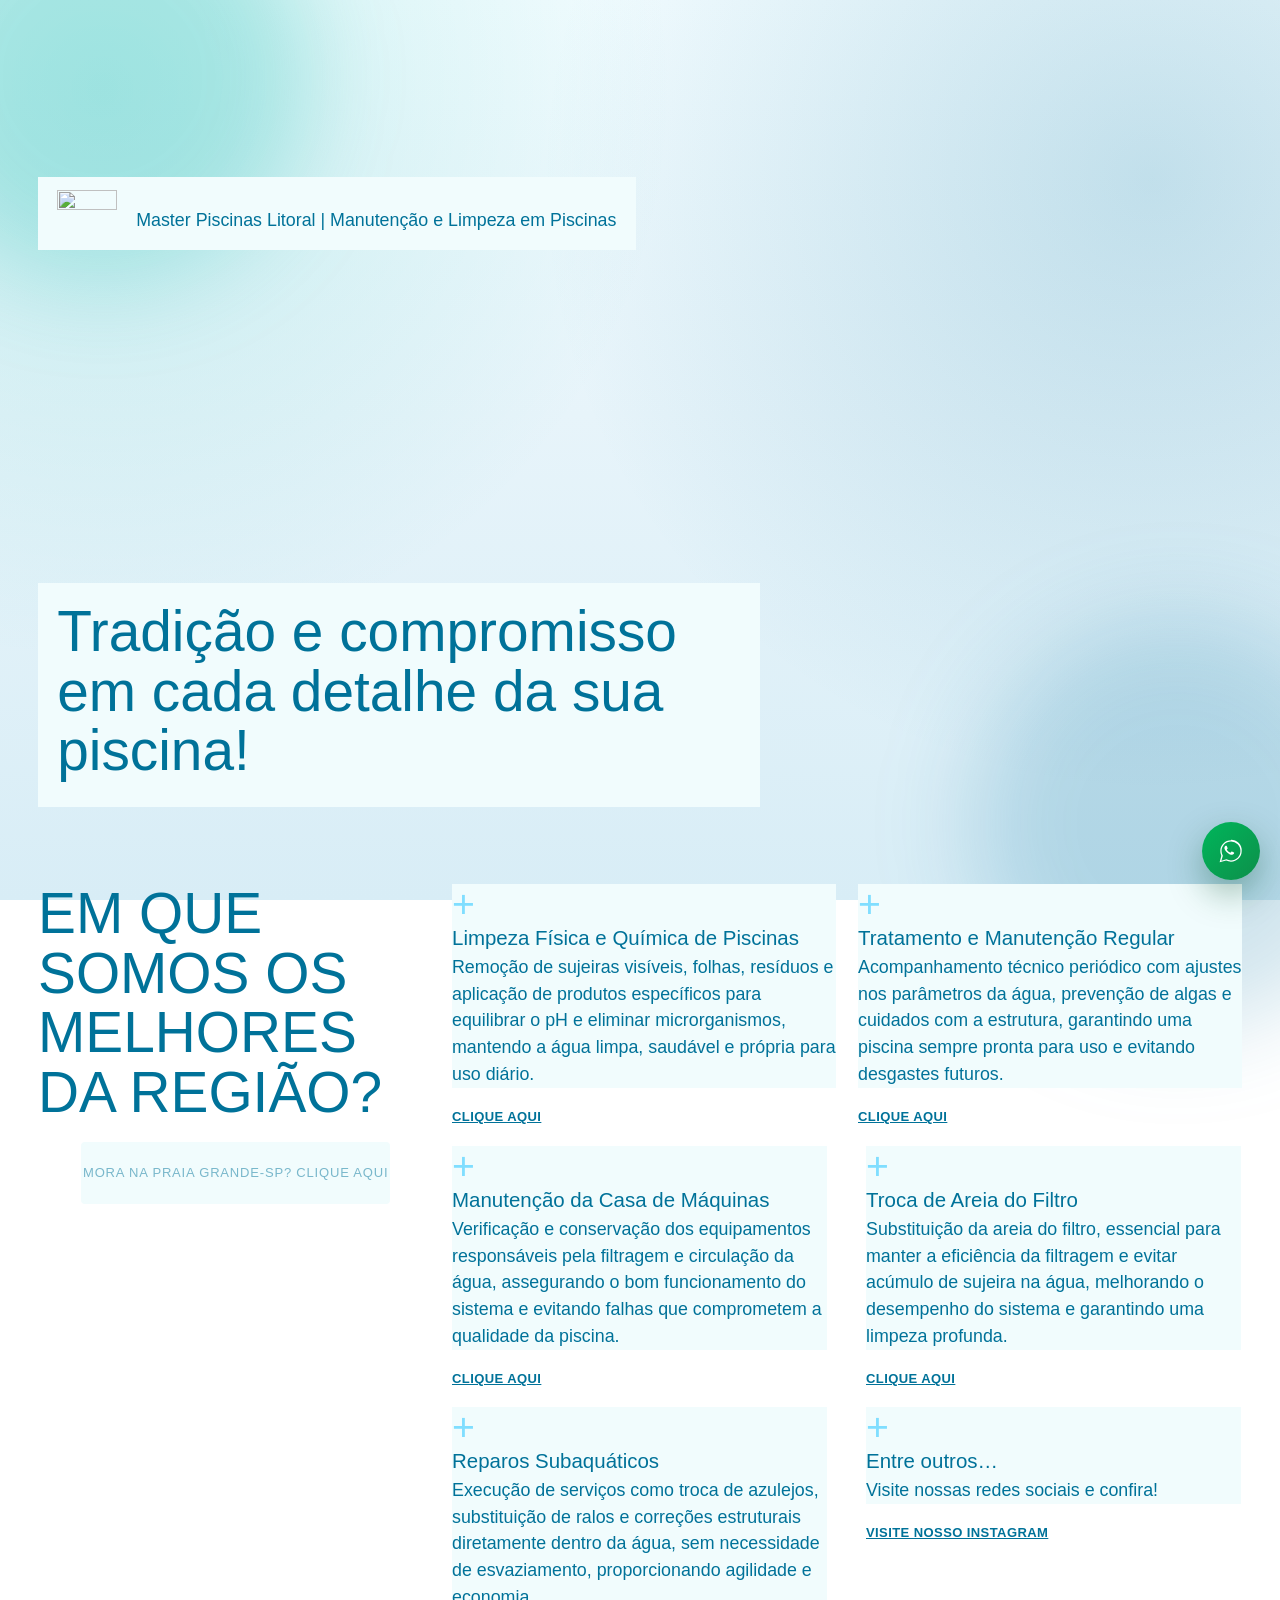
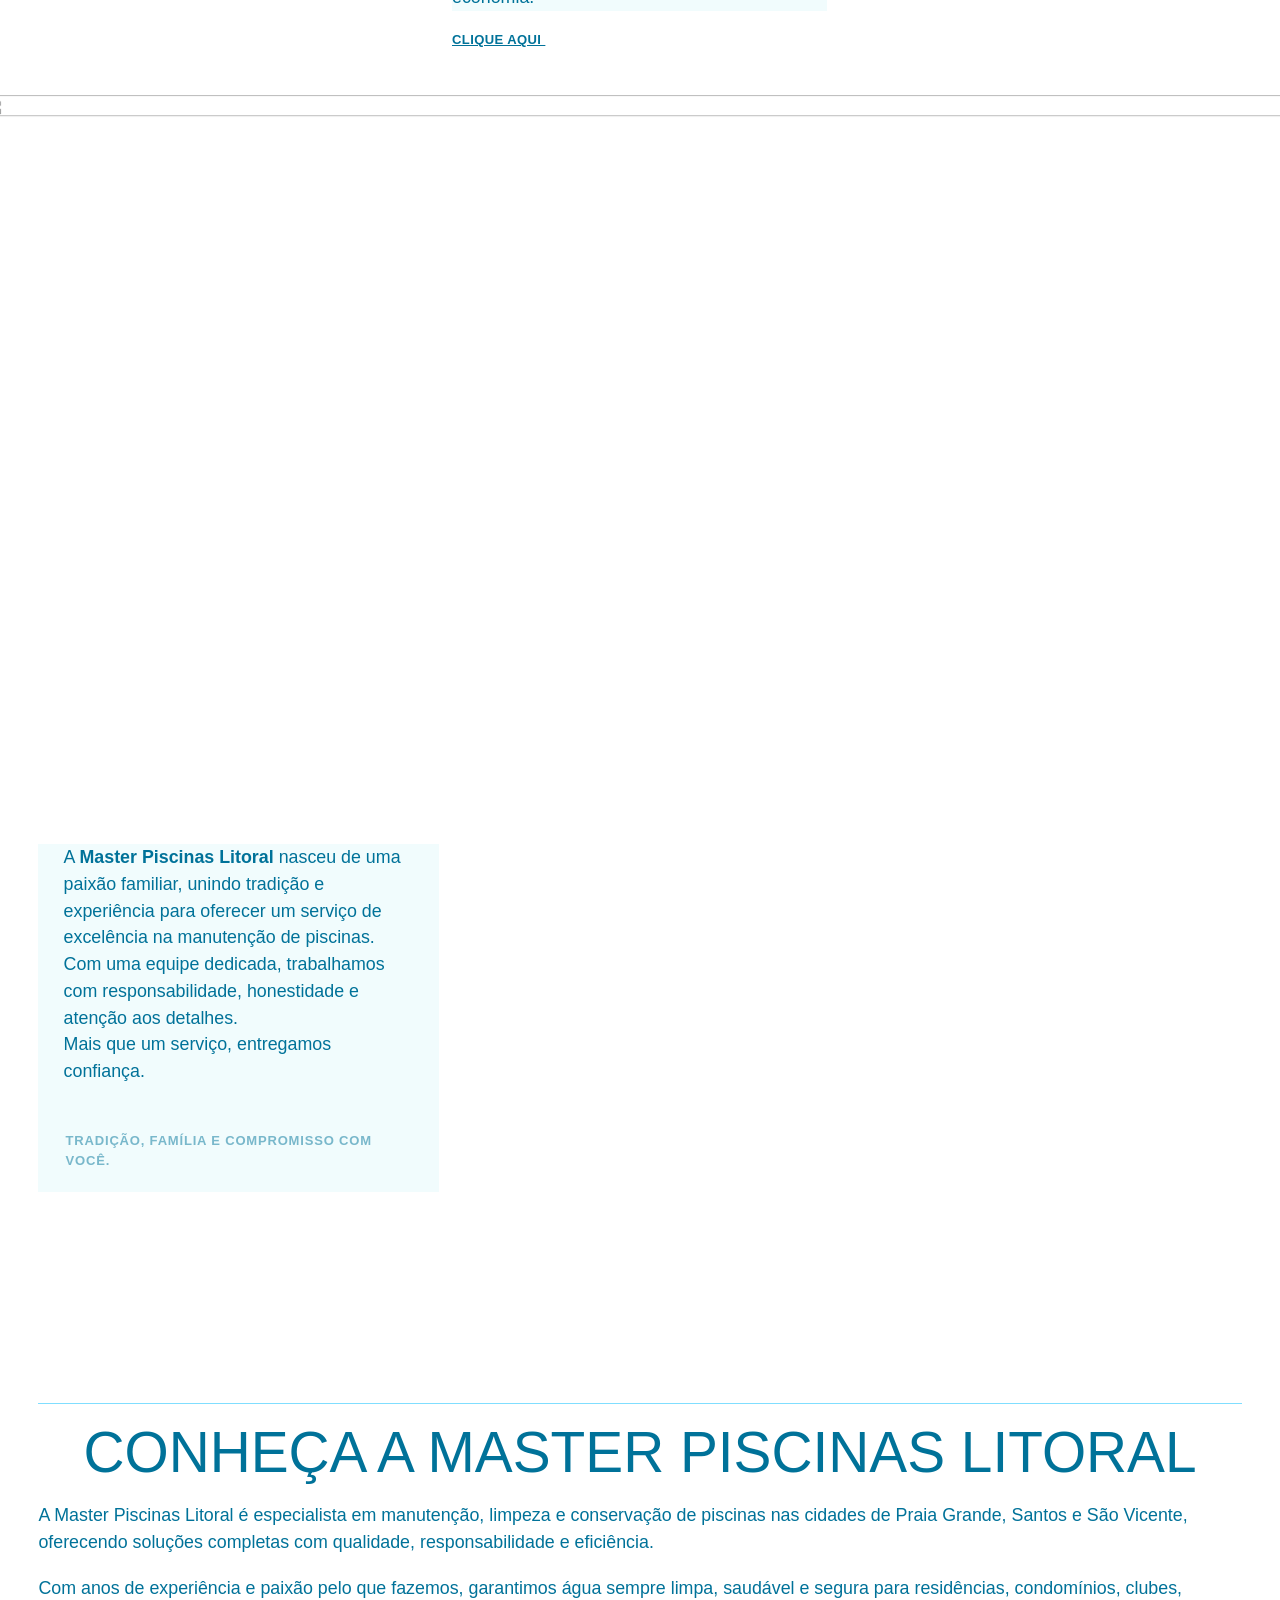
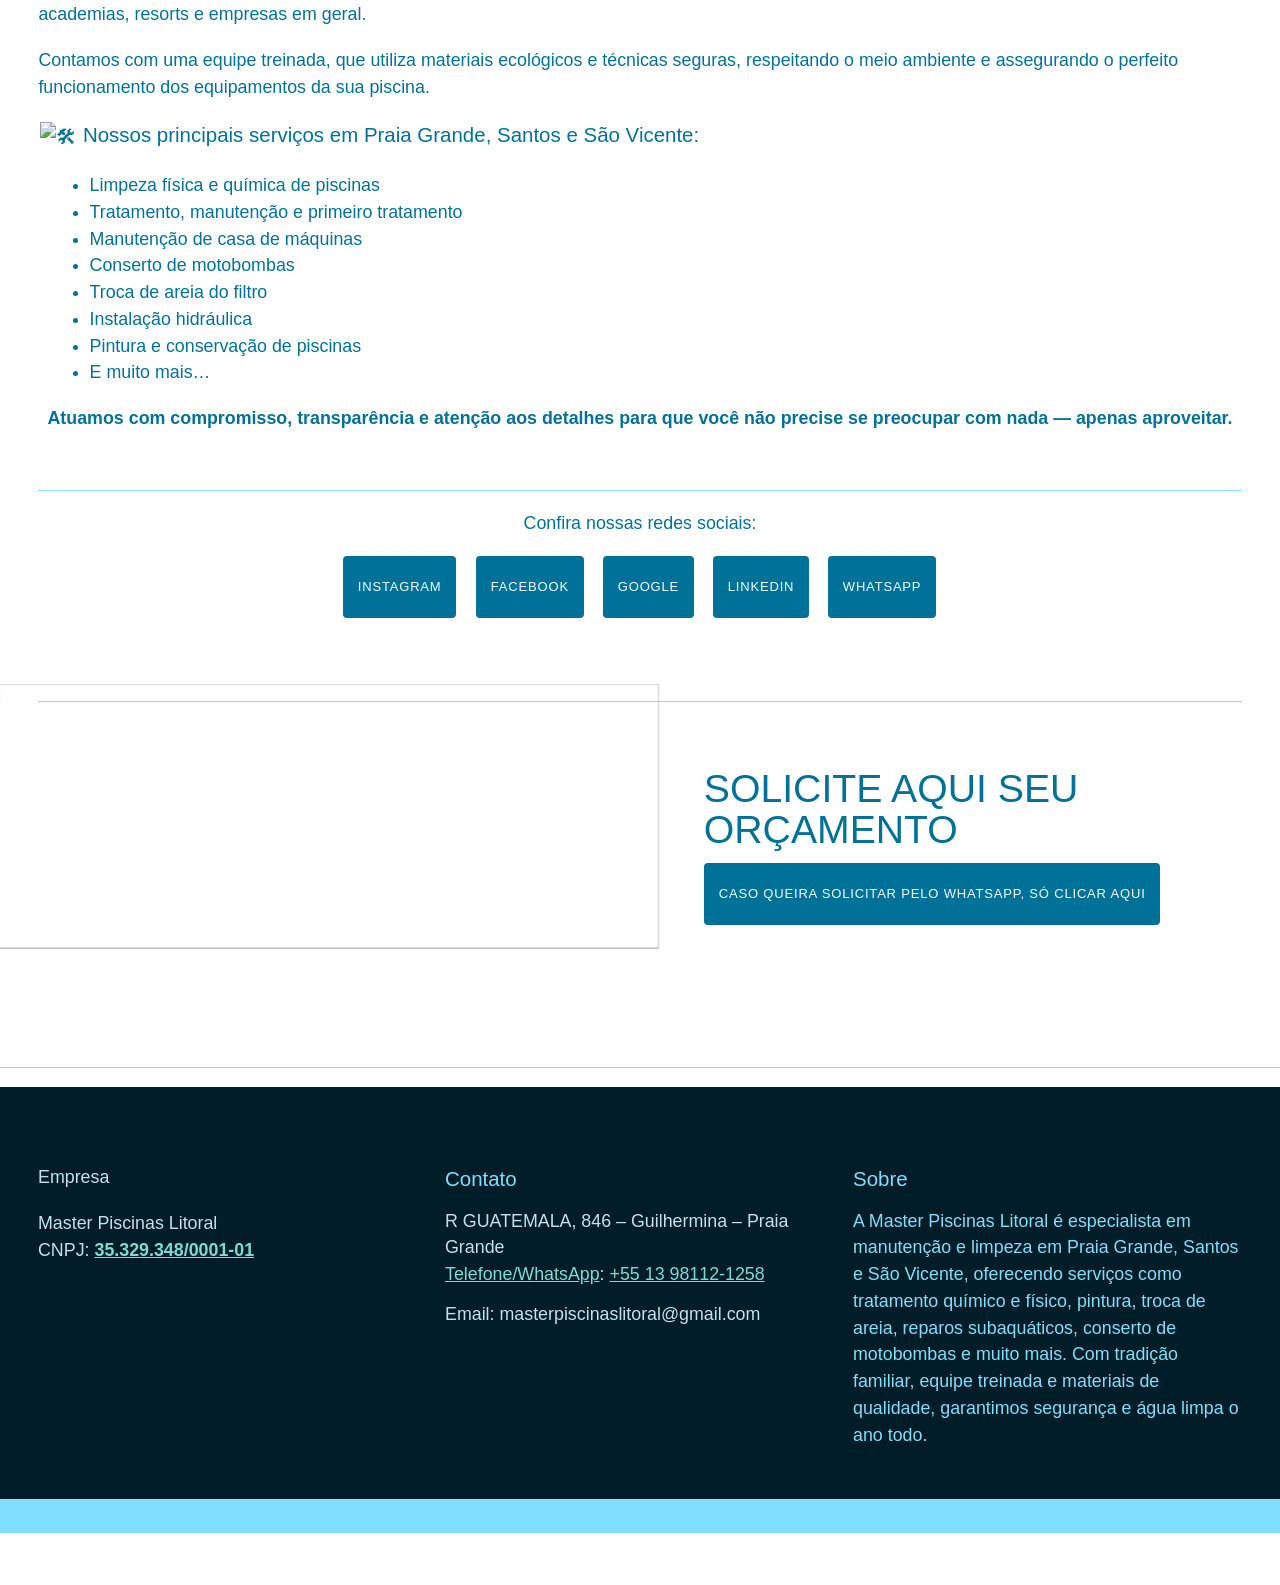
==== index.html @ 60cd6903 "fix: vídeo hero servido localmente para deploy Vercel" ====
<!DOCTYPE html>
<!-- saved from url=(0037)https://masterpiscinaslitoral.com.br/ -->
<html lang="pt-BR" data-qb-installed="true"><head><meta http-equiv="Content-Type" content="text/html; charset=UTF-8">
	
	<meta name="viewport" content="width=device-width, initial-scale=1">
<meta name="robots" content="index, follow, max-image-preview:large, max-snippet:-1, max-video-preview:-1">

	<!-- This site is optimized with the Yoast SEO plugin v27.2 - https://yoast.com/product/yoast-seo-wordpress/ -->
	<meta name="description" content="Master Piscinas Litoral | Manutenção e Limpeza em Piscinas | Master Piscinas Litoral – Manutenção em Piscinas">
	<link rel="canonical" href="https://masterpiscinaslitoral.com.br/">
	<meta property="og:locale" content="pt_BR">
	<meta property="og:type" content="website">
	<meta property="og:title" content="Master Piscinas Litoral | Manutenção e Limpeza em Piscinas | Master Piscinas Litoral – Manutenção de Piscinas">
	<meta property="og:description" content="A Master Piscinas Litoral é especialista em manutenção e limpeza em piscinas na Baixada Santista. Atuamos em Praia Grande, Santos e São Vicente, oferecendo serviços como tratamento químico e físico, pintura, troca de areia, reparos subaquáticos, conserto de motobombas e muito mais. Com tradição familiar, equipe treinada e materiais de qualidade, garantimos segurança e água limpa o ano todo.">
	<meta property="og:url" content="https://masterpiscinaslitoral.com.br/">
	<meta property="og:site_name" content="Master Piscinas Litoral | Manutenção e Limpeza em Piscinas">
	<meta property="og:image" content="https://masterpiscinaslitoral.com.br/wp-content/uploads/2025/04/cropped-logo1.png">
	<meta property="og:image:width" content="512">
	<meta property="og:image:height" content="512">
	<meta property="og:image:type" content="image/png">
	<meta name="twitter:card" content="summary_large_image">
	<script type="application/ld+json" class="yoast-schema-graph">{"@context":"https://schema.org","@graph":[{"@type":"CollectionPage","@id":"https://masterpiscinaslitoral.com.br/","url":"https://masterpiscinaslitoral.com.br/","name":"Master Piscinas Litoral | Manutenção e Limpeza em Piscinas &#8211; A Master Piscinas Litoral é especialista em manutenção e limpeza em Praia Grande, Santos e São Vicente, oferecendo serviços como tratamento químico e físico, pintura, troca de areia, reparos subaquáticos, conserto de motobombas e muito mais. Com tradição familiar, equipe treinada e materiais de qualidade, garantimos segurança e água limpa o ano todo. Master Piscinas Litoral | Manutenção e Limpeza em Piscinas | Master Piscinas Litoral – Manutenção de Piscinas","isPartOf":{"@id":"https://masterpiscinaslitoral.com.br/#website"},"description":"Master Piscinas Litoral | Manutenção e Limpeza em Piscinas | Master Piscinas Litoral – Manutenção em Piscinas","breadcrumb":{"@id":"https://masterpiscinaslitoral.com.br/#breadcrumb"},"inLanguage":"pt-BR"},{"@type":"BreadcrumbList","@id":"https://masterpiscinaslitoral.com.br/#breadcrumb","itemListElement":[{"@type":"ListItem","position":1,"name":"Início"}]},{"@type":"WebSite","@id":"https://masterpiscinaslitoral.com.br/#website","url":"https://masterpiscinaslitoral.com.br/","name":"Master Piscinas Litoral | Limpeza e Manutenção em Piscinas","description":"A Master Piscinas Litoral é especialista em manutenção e limpeza em Praia Grande, Santos e São Vicente, oferecendo serviços como tratamento químico e físico, pintura, troca de areia, reparos subaquáticos, conserto de motobombas e muito mais. Com tradição familiar, equipe treinada e materiais de qualidade, garantimos segurança e água limpa o ano todo.","publisher":{"@id":"https://masterpiscinaslitoral.com.br/#organization"},"alternateName":"Limpeza e Manutenção em Piscinas Master Piscinas Litoral","potentialAction":[{"@type":"SearchAction","target":{"@type":"EntryPoint","urlTemplate":"https://masterpiscinaslitoral.com.br/?s={search_term_string}"},"query-input":{"@type":"PropertyValueSpecification","valueRequired":true,"valueName":"search_term_string"}}],"inLanguage":"pt-BR"},{"@type":"Organization","@id":"https://masterpiscinaslitoral.com.br/#organization","name":"Master Piscinas Litoral | Limpeza e Manutenção em Piscinas","alternateName":"Master Piscinas Litoral | Limpeza e Manutenção em Piscinas","url":"https://masterpiscinaslitoral.com.br/","logo":{"@type":"ImageObject","inLanguage":"pt-BR","@id":"https://masterpiscinaslitoral.com.br/#/schema/logo/image/","url":"https://i0.wp.com/masterpiscinaslitoral.com.br/wp-content/uploads/2025/04/cropped-logo1.png?fit=512%2C512&ssl=1","contentUrl":"https://i0.wp.com/masterpiscinaslitoral.com.br/wp-content/uploads/2025/04/cropped-logo1.png?fit=512%2C512&ssl=1","width":512,"height":512,"caption":"Master Piscinas Litoral | Limpeza e Manutenção em Piscinas"},"image":{"@id":"https://masterpiscinaslitoral.com.br/#/schema/logo/image/"},"sameAs":["https://www.facebook.com/masterpiscinaslitorall/"]}]}</script>
	<meta name="google-site-verification" content="J789NjtEgiOwSYJacIHoMTPpqs-5Pt0Z8TZQEPLLQBE">
	<!-- / Yoast SEO plugin. -->


<title>Master Piscinas Litoral | Manutenção e Limpeza em Piscinas – A Master Piscinas Litoral é especialista em manutenção e limpeza em Praia Grande, Santos e São Vicente, oferecendo serviços como tratamento químico e físico, pintura, troca de areia, reparos subaquáticos, conserto de motobombas e muito mais. Com tradição familiar, equipe treinada e materiais de qualidade, garantimos segurança e água limpa o ano todo. Master Piscinas Litoral | Manutenção e Limpeza em Piscinas | Master Piscinas Litoral – Manutenção de Piscinas</title>
<link rel="dns-prefetch" href="https://secure.gravatar.com/">
<link rel="dns-prefetch" href="https://www.googletagmanager.com/">
<link rel="dns-prefetch" href="https://stats.wp.com/">
<link rel="dns-prefetch" href="https://widgets.wp.com/">
<link rel="dns-prefetch" href="https://jetpack.wordpress.com/">
<link rel="dns-prefetch" href="https://s0.wp.com/">
<link rel="dns-prefetch" href="https://public-api.wordpress.com/">
<link rel="dns-prefetch" href="https://0.gravatar.com/">
<link rel="dns-prefetch" href="https://1.gravatar.com/">
<link rel="dns-prefetch" href="https://2.gravatar.com/">
<link rel="preconnect" href="https://i0.wp.com/">
<link rel="preconnect" href="https://c0.wp.com/">
<link rel="alternate" type="application/rss+xml" title="Feed para Master Piscinas Litoral | Manutenção e Limpeza em Piscinas »" href="https://masterpiscinaslitoral.com.br/feed/">
<link rel="alternate" type="application/rss+xml" title="Feed de comentários para Master Piscinas Litoral | Manutenção e Limpeza em Piscinas »" href="https://masterpiscinaslitoral.com.br/comments/feed/">
<style id="wp-img-auto-sizes-contain-inline-css">
img:is([sizes=auto i],[sizes^="auto," i]){contain-intrinsic-size:3000px 1500px}
/*# sourceURL=wp-img-auto-sizes-contain-inline-css */
</style>
<style id="wp-block-image-inline-css">
.wp-block-image>a,.wp-block-image>figure>a{display:inline-block}.wp-block-image img{box-sizing:border-box;height:auto;max-width:100%;vertical-align:bottom}@media not (prefers-reduced-motion){.wp-block-image img.hide{visibility:hidden}.wp-block-image img.show{animation:show-content-image .4s}}.wp-block-image[style*=border-radius] img,.wp-block-image[style*=border-radius]>a{border-radius:inherit}.wp-block-image.has-custom-border img{box-sizing:border-box}.wp-block-image.aligncenter{text-align:center}.wp-block-image.alignfull>a,.wp-block-image.alignwide>a{width:100%}.wp-block-image.alignfull img,.wp-block-image.alignwide img{height:auto;width:100%}.wp-block-image .aligncenter,.wp-block-image .alignleft,.wp-block-image .alignright,.wp-block-image.aligncenter,.wp-block-image.alignleft,.wp-block-image.alignright{display:table}.wp-block-image .aligncenter>figcaption,.wp-block-image .alignleft>figcaption,.wp-block-image .alignright>figcaption,.wp-block-image.aligncenter>figcaption,.wp-block-image.alignleft>figcaption,.wp-block-image.alignright>figcaption{caption-side:bottom;display:table-caption}.wp-block-image .alignleft{float:left;margin:.5em 1em .5em 0}.wp-block-image .alignright{float:right;margin:.5em 0 .5em 1em}.wp-block-image .aligncenter{margin-left:auto;margin-right:auto}.wp-block-image :where(figcaption){margin-bottom:1em;margin-top:.5em}.wp-block-image.is-style-circle-mask img{border-radius:9999px}@supports ((-webkit-mask-image:none) or (mask-image:none)) or (-webkit-mask-image:none){.wp-block-image.is-style-circle-mask img{border-radius:0;-webkit-mask-image:url('data:image/svg+xml;utf8,<svg viewBox="0 0 100 100" xmlns="http://www.w3.org/2000/svg"><circle cx="50" cy="50" r="50"/></svg>');mask-image:url('data:image/svg+xml;utf8,<svg viewBox="0 0 100 100" xmlns="http://www.w3.org/2000/svg"><circle cx="50" cy="50" r="50"/></svg>');mask-mode:alpha;-webkit-mask-position:center;mask-position:center;-webkit-mask-repeat:no-repeat;mask-repeat:no-repeat;-webkit-mask-size:contain;mask-size:contain}}:root :where(.wp-block-image.is-style-rounded img,.wp-block-image .is-style-rounded img){border-radius:9999px}.wp-block-image figure{margin:0}.wp-lightbox-container{display:flex;flex-direction:column;position:relative}.wp-lightbox-container img{cursor:zoom-in}.wp-lightbox-container img:hover+button{opacity:1}.wp-lightbox-container button{align-items:center;backdrop-filter:blur(16px) saturate(180%);background-color:#5a5a5a40;border:none;border-radius:4px;cursor:zoom-in;display:flex;height:20px;justify-content:center;opacity:0;padding:0;position:absolute;right:16px;text-align:center;top:16px;width:20px;z-index:100}@media not (prefers-reduced-motion){.wp-lightbox-container button{transition:opacity .2s ease}}.wp-lightbox-container button:focus-visible{outline:3px auto #5a5a5a40;outline:3px auto -webkit-focus-ring-color;outline-offset:3px}.wp-lightbox-container button:hover{cursor:pointer;opacity:1}.wp-lightbox-container button:focus{opacity:1}.wp-lightbox-container button:focus,.wp-lightbox-container button:hover,.wp-lightbox-container button:not(:hover):not(:active):not(.has-background){background-color:#5a5a5a40;border:none}.wp-lightbox-overlay{box-sizing:border-box;cursor:zoom-out;height:100vh;left:0;overflow:hidden;position:fixed;top:0;visibility:hidden;width:100%;z-index:100000}.wp-lightbox-overlay .wp-lightbox-close-button{align-items:center;cursor:pointer;display:flex;font-family:inherit;gap:8px;justify-content:center;line-height:1;min-height:40px;min-width:40px;padding:0 4px;position:absolute;right:calc(env(safe-area-inset-right) + 16px);top:calc(env(safe-area-inset-top) + 16px);z-index:5000000}.wp-lightbox-overlay .wp-lightbox-close-button:focus,.wp-lightbox-overlay .wp-lightbox-close-button:hover,.wp-lightbox-overlay .wp-lightbox-close-button:not(:hover):not(:active):not(.has-background){background:none;border:none}.wp-lightbox-overlay .wp-lightbox-close-button:has(.wp-lightbox-close-text:not([hidden])) .wp-lightbox-close-icon svg{height:1em;width:1em}.wp-lightbox-overlay .wp-lightbox-close-icon svg{display:block}.wp-lightbox-overlay .wp-lightbox-navigation-button-next,.wp-lightbox-overlay .wp-lightbox-navigation-button-prev{align-items:center;bottom:16px;cursor:pointer;display:flex;font-family:inherit;gap:4px;justify-content:center;line-height:1;min-height:40px;min-width:40px;padding:0 8px;position:absolute;z-index:2000002}.wp-lightbox-overlay .wp-lightbox-navigation-button-next[hidden],.wp-lightbox-overlay .wp-lightbox-navigation-button-prev[hidden]{display:none}@media (min-width:960px){.wp-lightbox-overlay .wp-lightbox-navigation-button-next,.wp-lightbox-overlay .wp-lightbox-navigation-button-prev{bottom:50%;transform:translateY(-50%)}}.wp-lightbox-overlay .wp-lightbox-navigation-button-next:focus,.wp-lightbox-overlay .wp-lightbox-navigation-button-next:hover,.wp-lightbox-overlay .wp-lightbox-navigation-button-next:not(:hover):not(:active):not(.has-background),.wp-lightbox-overlay .wp-lightbox-navigation-button-prev:focus,.wp-lightbox-overlay .wp-lightbox-navigation-button-prev:hover,.wp-lightbox-overlay .wp-lightbox-navigation-button-prev:not(:hover):not(:active):not(.has-background){background:none;border:none;padding:0 8px}.wp-lightbox-overlay .wp-lightbox-navigation-button-next:has(.wp-lightbox-navigation-text:not([hidden])) .wp-lightbox-navigation-icon svg,.wp-lightbox-overlay .wp-lightbox-navigation-button-prev:has(.wp-lightbox-navigation-text:not([hidden])) .wp-lightbox-navigation-icon svg{display:block;height:1.5em;width:1.5em}.wp-lightbox-overlay .wp-lightbox-navigation-button-prev{left:calc(env(safe-area-inset-left) + 16px)}.wp-lightbox-overlay .wp-lightbox-navigation-button-next{right:calc(env(safe-area-inset-right) + 16px)}.wp-lightbox-overlay .wp-lightbox-navigation-icon svg{vertical-align:middle}.wp-lightbox-overlay .lightbox-image-container{height:var(--wp--lightbox-container-height);left:50%;overflow:hidden;position:absolute;top:50%;transform:translate(-50%,-50%);transform-origin:top left;width:var(--wp--lightbox-container-width);z-index:2000001}.wp-lightbox-overlay .wp-block-image{align-items:center;box-sizing:border-box;display:flex;height:100%;justify-content:center;margin:0;position:relative;transform-origin:0 0;width:100%;z-index:3000000}.wp-lightbox-overlay .wp-block-image img{height:var(--wp--lightbox-image-height);min-height:var(--wp--lightbox-image-height);min-width:var(--wp--lightbox-image-width);width:var(--wp--lightbox-image-width)}.wp-lightbox-overlay .wp-block-image figcaption{display:none}.wp-lightbox-overlay button{background:none;border:none}.wp-lightbox-overlay .scrim{background-color:#fff;height:100%;opacity:.9;position:absolute;width:100%;z-index:2000000}.wp-lightbox-overlay.active{visibility:visible}@media not (prefers-reduced-motion){.wp-lightbox-overlay.active{animation:turn-on-visibility .25s both}.wp-lightbox-overlay.active img{animation:turn-on-visibility .35s both}.wp-lightbox-overlay.show-closing-animation:not(.active){animation:turn-off-visibility .35s both}.wp-lightbox-overlay.show-closing-animation:not(.active) img{animation:turn-off-visibility .25s both}.wp-lightbox-overlay.zoom.active{animation:none;opacity:1;visibility:visible}.wp-lightbox-overlay.zoom.active .lightbox-image-container{animation:lightbox-zoom-in .4s}.wp-lightbox-overlay.zoom.active .lightbox-image-container img{animation:none}.wp-lightbox-overlay.zoom.active .scrim{animation:turn-on-visibility .4s forwards}.wp-lightbox-overlay.zoom.show-closing-animation:not(.active){animation:none}.wp-lightbox-overlay.zoom.show-closing-animation:not(.active) .lightbox-image-container{animation:lightbox-zoom-out .4s}.wp-lightbox-overlay.zoom.show-closing-animation:not(.active) .lightbox-image-container img{animation:none}.wp-lightbox-overlay.zoom.show-closing-animation:not(.active) .scrim{animation:turn-off-visibility .4s forwards}}@keyframes show-content-image{0%{visibility:hidden}99%{visibility:hidden}to{visibility:visible}}@keyframes turn-on-visibility{0%{opacity:0}to{opacity:1}}@keyframes turn-off-visibility{0%{opacity:1;visibility:visible}99%{opacity:0;visibility:visible}to{opacity:0;visibility:hidden}}@keyframes lightbox-zoom-in{0%{transform:translate(calc((-100vw + var(--wp--lightbox-scrollbar-width))/2 + var(--wp--lightbox-initial-left-position)),calc(-50vh + var(--wp--lightbox-initial-top-position))) scale(var(--wp--lightbox-scale))}to{transform:translate(-50%,-50%) scale(1)}}@keyframes lightbox-zoom-out{0%{transform:translate(-50%,-50%) scale(1);visibility:visible}99%{visibility:visible}to{transform:translate(calc((-100vw + var(--wp--lightbox-scrollbar-width))/2 + var(--wp--lightbox-initial-left-position)),calc(-50vh + var(--wp--lightbox-initial-top-position))) scale(var(--wp--lightbox-scale));visibility:hidden}}
/*# sourceURL=https://masterpiscinaslitoral.com.br/wp-content/plugins/gutenberg/build/styles/block-library/image/style.min.css */
</style>
<style id="wp-block-site-title-inline-css">
.wp-block-site-title{box-sizing:border-box}.wp-block-site-title :where(a){color:inherit;font-family:inherit;font-size:inherit;font-style:inherit;font-weight:inherit;letter-spacing:inherit;line-height:inherit;text-decoration:inherit}
/*# sourceURL=https://masterpiscinaslitoral.com.br/wp-content/plugins/gutenberg/build/styles/block-library/site-title/style.min.css */
</style>
<style id="wp-block-group-inline-css">
.wp-block-group{box-sizing:border-box}:where(.wp-block-group.wp-block-group-is-layout-constrained){position:relative}
/*# sourceURL=https://masterpiscinaslitoral.com.br/wp-content/plugins/gutenberg/build/styles/block-library/group/style.min.css */
</style>
<style id="wp-block-heading-inline-css">
h1:where(.wp-block-heading).has-background,h2:where(.wp-block-heading).has-background,h3:where(.wp-block-heading).has-background,h4:where(.wp-block-heading).has-background,h5:where(.wp-block-heading).has-background,h6:where(.wp-block-heading).has-background{padding:1.25em 2.375em}h1.has-text-align-left[style*=writing-mode]:where([style*=vertical-lr]),h1.has-text-align-right[style*=writing-mode]:where([style*=vertical-rl]),h2.has-text-align-left[style*=writing-mode]:where([style*=vertical-lr]),h2.has-text-align-right[style*=writing-mode]:where([style*=vertical-rl]),h3.has-text-align-left[style*=writing-mode]:where([style*=vertical-lr]),h3.has-text-align-right[style*=writing-mode]:where([style*=vertical-rl]),h4.has-text-align-left[style*=writing-mode]:where([style*=vertical-lr]),h4.has-text-align-right[style*=writing-mode]:where([style*=vertical-rl]),h5.has-text-align-left[style*=writing-mode]:where([style*=vertical-lr]),h5.has-text-align-right[style*=writing-mode]:where([style*=vertical-rl]),h6.has-text-align-left[style*=writing-mode]:where([style*=vertical-lr]),h6.has-text-align-right[style*=writing-mode]:where([style*=vertical-rl]){rotate:180deg}
/*# sourceURL=https://masterpiscinaslitoral.com.br/wp-content/plugins/gutenberg/build/styles/block-library/heading/style.min.css */
</style>
<style id="wp-block-columns-inline-css">
.wp-block-columns{box-sizing:border-box;display:flex;flex-wrap:wrap!important}@media (min-width:782px){.wp-block-columns{flex-wrap:nowrap!important}}.wp-block-columns{align-items:normal!important}.wp-block-columns.are-vertically-aligned-top{align-items:flex-start}.wp-block-columns.are-vertically-aligned-center{align-items:center}.wp-block-columns.are-vertically-aligned-bottom{align-items:flex-end}@media (max-width:781px){.wp-block-columns:not(.is-not-stacked-on-mobile)>.wp-block-column{flex-basis:100%!important}}@media (min-width:782px){.wp-block-columns:not(.is-not-stacked-on-mobile)>.wp-block-column{flex-basis:0;flex-grow:1}.wp-block-columns:not(.is-not-stacked-on-mobile)>.wp-block-column[style*=flex-basis]{flex-grow:0}}.wp-block-columns.is-not-stacked-on-mobile{flex-wrap:nowrap!important}.wp-block-columns.is-not-stacked-on-mobile>.wp-block-column{flex-basis:0;flex-grow:1}.wp-block-columns.is-not-stacked-on-mobile>.wp-block-column[style*=flex-basis]{flex-grow:0}:where(.wp-block-columns){margin-bottom:1.75em}:where(.wp-block-columns.has-background){padding:1.25em 2.375em}.wp-block-column{flex-grow:1;min-width:0;overflow-wrap:break-word;word-break:break-word}.wp-block-column.is-vertically-aligned-top{align-self:flex-start}.wp-block-column.is-vertically-aligned-center{align-self:center}.wp-block-column.is-vertically-aligned-bottom{align-self:flex-end}.wp-block-column.is-vertically-aligned-stretch{align-self:stretch}.wp-block-column.is-vertically-aligned-bottom,.wp-block-column.is-vertically-aligned-center,.wp-block-column.is-vertically-aligned-top{width:100%}
/*# sourceURL=https://masterpiscinaslitoral.com.br/wp-content/plugins/gutenberg/build/styles/block-library/columns/style.min.css */
</style>
<link rel="stylesheet" id="all-css-1549474d845daad4bdb81addcdcb6d3f" href="https://masterpiscinaslitoral.com.br/wp-content/plugins/gutenberg/build/styles/block-library/cover/style.min.css?m=1768920176" type="text/css" media="all">
<style id="wp-block-button-inline-css">
.wp-block-button__link{align-content:center;box-sizing:border-box;cursor:pointer;display:inline-block;height:100%;text-align:center;word-break:break-word}.wp-block-button__link.aligncenter{text-align:center}.wp-block-button__link.alignright{text-align:right}:where(.wp-block-button__link){border-radius:9999px;box-shadow:none;padding:calc(.667em + 2px) calc(1.333em + 2px);text-decoration:none}.wp-block-button[style*=text-decoration] .wp-block-button__link{text-decoration:inherit}.wp-block-buttons>.wp-block-button.has-custom-width{max-width:none}.wp-block-buttons>.wp-block-button.has-custom-width .wp-block-button__link{width:100%}.wp-block-buttons>.wp-block-button.has-custom-font-size .wp-block-button__link{font-size:inherit}.wp-block-buttons>.wp-block-button[class*=wp-block-button__width]{width:calc(var(--wp--block-button--width)*1% - var(--wp--style--block-gap, .5em)*(1 - var(--wp--block-button--width)/100))}.wp-block-buttons>.wp-block-button.wp-block-button__width-25{width:calc(25% - var(--wp--style--block-gap, .5em)*.75)}.wp-block-buttons>.wp-block-button.wp-block-button__width-50{width:calc(50% - var(--wp--style--block-gap, .5em)*.5)}.wp-block-buttons>.wp-block-button.wp-block-button__width-75{width:calc(75% - var(--wp--style--block-gap, .5em)*.25)}.wp-block-buttons>.wp-block-button.wp-block-button__width-100{flex-basis:100%;width:100%}.wp-block-buttons.is-vertical>.wp-block-button[class*=wp-block-button__width]{width:calc(var(--wp--block-button--width)*1%)}.wp-block-buttons.is-vertical>.wp-block-button.wp-block-button__width-25{width:25%}.wp-block-buttons.is-vertical>.wp-block-button.wp-block-button__width-50{width:50%}.wp-block-buttons.is-vertical>.wp-block-button.wp-block-button__width-75{width:75%}.wp-block-button.is-style-squared,.wp-block-button__link.wp-block-button.is-style-squared{border-radius:0}.wp-block-button.no-border-radius,.wp-block-button__link.no-border-radius{border-radius:0!important}:root :where(.wp-block-button .wp-block-button__link.is-style-outline),:root :where(.wp-block-button.is-style-outline>.wp-block-button__link){border:2px solid;padding:.667em 1.333em}:root :where(.wp-block-button .wp-block-button__link.is-style-outline:not(.has-text-color)),:root :where(.wp-block-button.is-style-outline>.wp-block-button__link:not(.has-text-color)){color:currentColor}:root :where(.wp-block-button .wp-block-button__link.is-style-outline:not(.has-background)),:root :where(.wp-block-button.is-style-outline>.wp-block-button__link:not(.has-background)){background-color:initial;background-image:none}
/*# sourceURL=https://masterpiscinaslitoral.com.br/wp-content/plugins/gutenberg/build/styles/block-library/button/style.min.css */
</style>
<style id="wp-block-buttons-inline-css">
.wp-block-buttons{box-sizing:border-box}.wp-block-buttons.is-vertical{flex-direction:column}.wp-block-buttons.is-vertical>.wp-block-button:last-child{margin-bottom:0}.wp-block-buttons>.wp-block-button{display:inline-block;margin:0}.wp-block-buttons.is-content-justification-left{justify-content:flex-start}.wp-block-buttons.is-content-justification-left.is-vertical{align-items:flex-start}.wp-block-buttons.is-content-justification-center{justify-content:center}.wp-block-buttons.is-content-justification-center.is-vertical{align-items:center}.wp-block-buttons.is-content-justification-right{justify-content:flex-end}.wp-block-buttons.is-content-justification-right.is-vertical{align-items:flex-end}.wp-block-buttons.is-content-justification-space-between{justify-content:space-between}.wp-block-buttons.aligncenter{text-align:center}.wp-block-buttons:not(.is-content-justification-space-between,.is-content-justification-right,.is-content-justification-left,.is-content-justification-center) .wp-block-button.aligncenter{margin-left:auto;margin-right:auto;width:100%}.wp-block-buttons[style*=text-decoration] .wp-block-button,.wp-block-buttons[style*=text-decoration] .wp-block-button__link{text-decoration:inherit}.wp-block-buttons.has-custom-font-size .wp-block-button__link{font-size:inherit}.wp-block-buttons .wp-block-button__link{width:100%}.wp-block-button.aligncenter{text-align:center}
/*# sourceURL=https://masterpiscinaslitoral.com.br/wp-content/plugins/gutenberg/build/styles/block-library/buttons/style.min.css */
</style>
<style id="wp-block-paragraph-inline-css">
.is-small-text{font-size:.875em}.is-regular-text{font-size:1em}.is-large-text{font-size:2.25em}.is-larger-text{font-size:3em}.has-drop-cap:not(:focus):first-letter{float:left;font-size:8.4em;font-style:normal;font-weight:100;line-height:.68;margin:.05em .1em 0 0;text-transform:uppercase}body.rtl .has-drop-cap:not(:focus):first-letter{float:none;margin-left:.1em}p.has-drop-cap.has-background{overflow:hidden}:root :where(p.has-background){padding:1.25em 2.375em}:where(p.has-text-color:not(.has-link-color)) a{color:inherit}p.has-text-align-left[style*="writing-mode:vertical-lr"],p.has-text-align-right[style*="writing-mode:vertical-rl"]{rotate:180deg}
/*# sourceURL=https://masterpiscinaslitoral.com.br/wp-content/plugins/gutenberg/build/styles/block-library/paragraph/style.min.css */
</style>
<style id="wp-block-spacer-inline-css">
.wp-block-spacer{clear:both}
/*# sourceURL=https://masterpiscinaslitoral.com.br/wp-content/plugins/gutenberg/build/styles/block-library/spacer/style.min.css */
</style>
<style id="wp-block-preformatted-inline-css">
.wp-block-preformatted{box-sizing:border-box;white-space:pre-wrap}:where(.wp-block-preformatted.has-background){padding:1.25em 2.375em}
/*# sourceURL=https://masterpiscinaslitoral.com.br/wp-content/plugins/gutenberg/build/styles/block-library/preformatted/style.min.css */
</style>
<style id="wp-block-separator-inline-css">
@charset "UTF-8";.wp-block-separator{border:none;border-top:2px solid}:root :where(.wp-block-separator.is-style-dots){height:auto;line-height:1;text-align:center}:root :where(.wp-block-separator.is-style-dots):before{color:currentColor;content:"···";font-family:serif;font-size:1.5em;letter-spacing:2em;padding-left:2em}.wp-block-separator.is-style-dots{background:none!important;border:none!important}
/*# sourceURL=https://masterpiscinaslitoral.com.br/wp-content/plugins/gutenberg/build/styles/block-library/separator/style.min.css */
</style>
<style id="wp-block-list-inline-css">
ol,ul{box-sizing:border-box}:root :where(.wp-block-list.has-background){padding:1.25em 2.375em}
/*# sourceURL=https://masterpiscinaslitoral.com.br/wp-content/plugins/gutenberg/build/styles/block-library/list/style.min.css */
</style>
<link rel="stylesheet" id="all-css-fa14247a874a134796dbce438146f413" href="https://masterpiscinaslitoral.com.br/_static/??-eJyNy20OQDAMANALoVl8zB9xFKEaarMtOnp9cQPv/9NUYgyZQobk742DwEE5zehg4oCw+IhOQDyvJHtUeJi0QpFCf07lRNc3xnMw1pq+qW3bve3pLFU=" type="text/css" media="all">
<style id="jetpack-block-button-inline-css">
.amp-wp-article .wp-block-jetpack-button{color:#fff}.wp-block-jetpack-button.aligncenter,.wp-block-jetpack-button.alignleft,.wp-block-jetpack-button.alignright{display:block}.wp-block-jetpack-button.aligncenter{margin-left:auto;margin-right:auto}.wp-block-jetpack-button.alignleft{margin-right:auto}.wp-block-jetpack-button.alignright{margin-left:auto}.wp-block-jetpack-button{height:fit-content;margin:0;max-width:100%;width:fit-content}.wp-block-jetpack-button.is-style-outline>.wp-block-button__link{background-color:#0000;border:1px solid;color:currentColor}:where(.wp-block-jetpack-button:not(.is-style-outline) button){border:none}.wp-block-jetpack-button .spinner{display:none;fill:currentColor}.wp-block-jetpack-button .spinner svg{display:block}.wp-block-jetpack-button .is-submitting .spinner{display:inline}.wp-block-jetpack-button .is-visually-hidden{clip-path:inset(50%);height:1px;overflow:hidden;position:absolute;white-space:nowrap;width:1px}.wp-block-jetpack-button .disable-spinner .spinner{display:none}
/*# sourceURL=https://masterpiscinaslitoral.com.br/wp-content/plugins/jetpack/_inc/blocks/button/view.css?minify=false */
</style>
<link rel="stylesheet" id="jetpack-form-combobox-css" href="https://masterpiscinaslitoral.com.br/wp-content/plugins/jetpack/jetpack_vendor/automattic/jetpack-forms/dist/contact-form/css/combobox.css?ver=15.7-a.3064d215e9d6a80f204d9" media="all">
<link rel="stylesheet" id="jetpack-form-phone-field-css" href="https://masterpiscinaslitoral.com.br/wp-content/plugins/jetpack/jetpack_vendor/automattic/jetpack-forms/dist/contact-form/css/phone-field.css?ver=15.7-a.3064d215e9d6a80f204d9" media="all">
<link rel="stylesheet" id="grunion.css-css" href="https://masterpiscinaslitoral.com.br/wp-content/plugins/jetpack/jetpack_vendor/automattic/jetpack-forms/dist/contact-form/css/grunion.css?ver=15.7-a.3" media="all">
<link rel="stylesheet" id="jetpack-forms-layout-css" href="https://masterpiscinaslitoral.com.br/wp-content/plugins/jetpack/jetpack_vendor/automattic/jetpack-forms/dist/contact-form/css/jetpack-forms-layout.css?ver=15.7-a.3" media="all">
<style id="wp-block-media-text-inline-css">
.wp-block-media-text{box-sizing:border-box;direction:ltr;display:grid;grid-template-columns:50% 1fr;grid-template-rows:auto}.wp-block-media-text.has-media-on-the-right{grid-template-columns:1fr 50%}.wp-block-media-text.is-vertically-aligned-top>.wp-block-media-text__content,.wp-block-media-text.is-vertically-aligned-top>.wp-block-media-text__media{align-self:start}.wp-block-media-text.is-vertically-aligned-center>.wp-block-media-text__content,.wp-block-media-text.is-vertically-aligned-center>.wp-block-media-text__media,.wp-block-media-text>.wp-block-media-text__content,.wp-block-media-text>.wp-block-media-text__media{align-self:center}.wp-block-media-text.is-vertically-aligned-bottom>.wp-block-media-text__content,.wp-block-media-text.is-vertically-aligned-bottom>.wp-block-media-text__media{align-self:end}.wp-block-media-text>.wp-block-media-text__media{grid-column:1;grid-row:1;margin:0}.wp-block-media-text>.wp-block-media-text__content{direction:ltr;grid-column:2;grid-row:1;padding:0 8%;word-break:break-word}.wp-block-media-text.has-media-on-the-right>.wp-block-media-text__media{grid-column:2;grid-row:1}.wp-block-media-text.has-media-on-the-right>.wp-block-media-text__content{grid-column:1;grid-row:1}.wp-block-media-text__media a{display:block}.wp-block-media-text__media img,.wp-block-media-text__media video{height:auto;max-width:unset;vertical-align:middle;width:100%}.wp-block-media-text.is-image-fill>.wp-block-media-text__media{background-size:cover;height:100%;min-height:250px}.wp-block-media-text.is-image-fill>.wp-block-media-text__media>a{display:block;height:100%}.wp-block-media-text.is-image-fill>.wp-block-media-text__media img{clip:rect(0,0,0,0);border:0;height:1px;margin:-1px;overflow:hidden;padding:0;position:absolute;width:1px}.wp-block-media-text.is-image-fill-element>.wp-block-media-text__media{height:100%;min-height:250px;position:relative}.wp-block-media-text.is-image-fill-element>.wp-block-media-text__media>a{display:block;height:100%}.wp-block-media-text.is-image-fill-element>.wp-block-media-text__media img{height:100%;object-fit:cover;position:absolute;width:100%}@media (max-width:600px){.wp-block-media-text.is-stacked-on-mobile{grid-template-columns:100%!important}.wp-block-media-text.is-stacked-on-mobile>.wp-block-media-text__media{grid-column:1;grid-row:1}.wp-block-media-text.is-stacked-on-mobile>.wp-block-media-text__content{grid-column:1;grid-row:2}}
/*# sourceURL=https://masterpiscinaslitoral.com.br/wp-content/plugins/gutenberg/build/styles/block-library/media-text/style.min.css */
</style>
<style id="wp-block-site-tagline-inline-css">
.wp-block-site-tagline{box-sizing:border-box}
/*# sourceURL=https://masterpiscinaslitoral.com.br/wp-content/plugins/gutenberg/build/styles/block-library/site-tagline/style.min.css */
</style>
<style id="wp-block-library-inline-css">
:root{--wp-block-synced-color:#7a00df;--wp-block-synced-color--rgb:122,0,223;--wp-bound-block-color:var(--wp-block-synced-color);--wp-editor-canvas-background:#ddd;--wp-admin-theme-color:#007cba;--wp-admin-theme-color--rgb:0,124,186;--wp-admin-theme-color-darker-10:#006ba1;--wp-admin-theme-color-darker-10--rgb:0,107,160.5;--wp-admin-theme-color-darker-20:#005a87;--wp-admin-theme-color-darker-20--rgb:0,90,135;--wp-admin-border-width-focus:2px}@media (min-resolution:192dpi){:root{--wp-admin-border-width-focus:1.5px}}.wp-element-button{cursor:pointer}:root .has-very-light-gray-background-color{background-color:#eee}:root .has-very-dark-gray-background-color{background-color:#313131}:root .has-very-light-gray-color{color:#eee}:root .has-very-dark-gray-color{color:#313131}:root .has-vivid-green-cyan-to-vivid-cyan-blue-gradient-background{background:linear-gradient(135deg,#00d084,#0693e3)}:root .has-purple-crush-gradient-background{background:linear-gradient(135deg,#34e2e4,#4721fb 50%,#ab1dfe)}:root .has-hazy-dawn-gradient-background{background:linear-gradient(135deg,#faaca8,#dad0ec)}:root .has-subdued-olive-gradient-background{background:linear-gradient(135deg,#fafae1,#67a671)}:root .has-atomic-cream-gradient-background{background:linear-gradient(135deg,#fdd79a,#004a59)}:root .has-nightshade-gradient-background{background:linear-gradient(135deg,#330968,#31cdcf)}:root .has-midnight-gradient-background{background:linear-gradient(135deg,#020381,#2874fc)}:root{--wp--preset--font-size--normal:16px;--wp--preset--font-size--huge:42px}.has-regular-font-size{font-size:1em}.has-larger-font-size{font-size:2.625em}.has-normal-font-size{font-size:var(--wp--preset--font-size--normal)}.has-huge-font-size{font-size:var(--wp--preset--font-size--huge)}:root .has-text-align-center{text-align:center}:root .has-text-align-left{text-align:left}:root .has-text-align-right{text-align:right}.has-fit-text{white-space:nowrap!important}#end-resizable-editor-section{display:none}.aligncenter{clear:both}.items-justified-left{justify-content:flex-start}.items-justified-center{justify-content:center}.items-justified-right{justify-content:flex-end}.items-justified-space-between{justify-content:space-between}.screen-reader-text{word-wrap:normal!important;border:0;clip-path:inset(50%);height:1px;margin:-1px;overflow:hidden;padding:0;position:absolute;width:1px}.screen-reader-text:focus{background-color:#ddd;clip-path:none;color:#444;display:block;font-size:1em;height:auto;left:5px;line-height:normal;padding:15px 23px 14px;text-decoration:none;top:5px;width:auto;z-index:100000}html :where(.has-border-color){border-style:solid}html :where([style*=border-color]){border-style:solid}html :where([style*=border-top-color]){border-top-style:solid}html :where([style*=border-right-color]){border-right-style:solid}html :where([style*=border-bottom-color]){border-bottom-style:solid}html :where([style*=border-left-color]){border-left-style:solid}html :where([style*=border-width]){border-style:solid}html :where([style*=border-top-width]){border-top-style:solid}html :where([style*=border-right-width]){border-right-style:solid}html :where([style*=border-bottom-width]){border-bottom-style:solid}html :where([style*=border-left-width]){border-left-style:solid}html :where(img[class*=wp-image-]){height:auto;max-width:100%}:where(figure){margin:0 0 1em}html :where(.is-position-sticky){--wp-admin--admin-bar--position-offset:var(--wp-admin--admin-bar--height,0px)}@media screen and (max-width:600px){html :where(.is-position-sticky){--wp-admin--admin-bar--position-offset:0px}}
.has-text-align-justify{text-align:justify;}
/*# sourceURL=wp-block-library-inline-css */
</style>
<style id="global-styles-inline-css">
:root{--wp--preset--aspect-ratio--square: 1;--wp--preset--aspect-ratio--4-3: 4/3;--wp--preset--aspect-ratio--3-4: 3/4;--wp--preset--aspect-ratio--3-2: 3/2;--wp--preset--aspect-ratio--2-3: 2/3;--wp--preset--aspect-ratio--16-9: 16/9;--wp--preset--aspect-ratio--9-16: 9/16;--wp--preset--color--black: #000000;--wp--preset--color--cyan-bluish-gray: #abb8c3;--wp--preset--color--white: #ffffff;--wp--preset--color--pale-pink: #f78da7;--wp--preset--color--vivid-red: #cf2e2e;--wp--preset--color--luminous-vivid-orange: #ff6900;--wp--preset--color--luminous-vivid-amber: #fcb900;--wp--preset--color--light-green-cyan: #7bdcb5;--wp--preset--color--vivid-green-cyan: #00d084;--wp--preset--color--pale-cyan-blue: #8ed1fc;--wp--preset--color--vivid-cyan-blue: #0693e3;--wp--preset--color--vivid-purple: #9b51e0;--wp--preset--color--base: #f1fcfd;--wp--preset--color--contrast: #80deff;--wp--preset--color--primary: #011e28;--wp--preset--color--secondary: #007299;--wp--preset--color--tertiary: #00739980;--wp--preset--color--quaternary: #00739933;--wp--preset--color--transparent: #ffffff00;--wp--preset--gradient--vivid-cyan-blue-to-vivid-purple: linear-gradient(135deg,rgb(6,147,227) 0%,rgb(155,81,224) 100%);--wp--preset--gradient--light-green-cyan-to-vivid-green-cyan: linear-gradient(135deg,rgb(122,220,180) 0%,rgb(0,208,130) 100%);--wp--preset--gradient--luminous-vivid-amber-to-luminous-vivid-orange: linear-gradient(135deg,rgb(252,185,0) 0%,rgb(255,105,0) 100%);--wp--preset--gradient--luminous-vivid-orange-to-vivid-red: linear-gradient(135deg,rgb(255,105,0) 0%,rgb(207,46,46) 100%);--wp--preset--gradient--very-light-gray-to-cyan-bluish-gray: linear-gradient(135deg,rgb(238,238,238) 0%,rgb(169,184,195) 100%);--wp--preset--gradient--cool-to-warm-spectrum: linear-gradient(135deg,rgb(74,234,220) 0%,rgb(151,120,209) 20%,rgb(207,42,186) 40%,rgb(238,44,130) 60%,rgb(251,105,98) 80%,rgb(254,248,76) 100%);--wp--preset--gradient--blush-light-purple: linear-gradient(135deg,rgb(255,206,236) 0%,rgb(152,150,240) 100%);--wp--preset--gradient--blush-bordeaux: linear-gradient(135deg,rgb(254,205,165) 0%,rgb(254,45,45) 50%,rgb(107,0,62) 100%);--wp--preset--gradient--luminous-dusk: linear-gradient(135deg,rgb(255,203,112) 0%,rgb(199,81,192) 50%,rgb(65,88,208) 100%);--wp--preset--gradient--pale-ocean: linear-gradient(135deg,rgb(255,245,203) 0%,rgb(182,227,212) 50%,rgb(51,167,181) 100%);--wp--preset--gradient--electric-grass: linear-gradient(135deg,rgb(202,248,128) 0%,rgb(113,206,126) 100%);--wp--preset--gradient--midnight: linear-gradient(135deg,rgb(2,3,129) 0%,rgb(40,116,252) 100%);--wp--preset--gradient--hard-gradient-hero: linear-gradient(to top,var(--wp--preset--color--base) 40px, var(--wp--preset--color--transparent) 40px);--wp--preset--gradient--hard-gradient-bottom: linear-gradient(to top,var(--wp--preset--color--contrast) 50%, var(--wp--preset--color--primary) 50%);--wp--preset--font-size--small: clamp(0.825rem, 0.825rem + ((1vw - 0.2rem) * 0.175), 1rem);--wp--preset--font-size--medium: clamp(1.1rem, 1.1rem + ((1vw - 0.2rem) * 0.025), 1.125rem);--wp--preset--font-size--large: clamp(1.25rem, 1.25rem + ((1vw - 0.2rem) * 0.05), 1.3rem);--wp--preset--font-size--x-large: clamp(2rem, 2rem + ((1vw - 0.2rem) * 0.75), 2.75rem);--wp--preset--font-size--x-small: clamp(0.8rem, 0.8rem + ((1vw - 0.2rem) * 0.025), 0.825rem);--wp--preset--font-size--xx-large: clamp(2.5rem, 2.5rem + ((1vw - 0.2rem) * 1.75), 4.25rem);--wp--preset--font-size--display: clamp(2.5rem, 2.5rem + ((1vw - 0.2rem) * 3.5), 6rem);--wp--preset--font-family--albert-sans: 'Albert Sans', sans-serif;--wp--preset--font-family--alegreya: Alegreya, serif;--wp--preset--font-family--arvo: Arvo, serif;--wp--preset--font-family--bodoni-moda: 'Bodoni Moda', serif;--wp--preset--font-family--bricolage-grotesque: 'Bricolage Grotesque', sans-serif;--wp--preset--font-family--cabin: Cabin, sans-serif;--wp--preset--font-family--chivo: Chivo, sans-serif;--wp--preset--font-family--commissioner: Commissioner, sans-serif;--wp--preset--font-family--cormorant: Cormorant, serif;--wp--preset--font-family--courier-prime: 'Courier Prime', monospace;--wp--preset--font-family--crimson-pro: 'Crimson Pro', serif;--wp--preset--font-family--dm-mono: 'DM Mono', monospace;--wp--preset--font-family--dm-sans: 'DM Sans', sans-serif;--wp--preset--font-family--dm-serif-display: 'DM Serif Display', serif;--wp--preset--font-family--domine: Domine, serif;--wp--preset--font-family--eb-garamond: 'EB Garamond', serif;--wp--preset--font-family--epilogue: Epilogue, sans-serif;--wp--preset--font-family--fahkwang: Fahkwang, sans-serif;--wp--preset--font-family--figtree: Figtree, sans-serif;--wp--preset--font-family--fira-sans: 'Fira Sans', sans-serif;--wp--preset--font-family--fjalla-one: 'Fjalla One', sans-serif;--wp--preset--font-family--fraunces: Fraunces, serif;--wp--preset--font-family--gabarito: Gabarito, system-ui;--wp--preset--font-family--ibm-plex-mono: 'IBM Plex Mono', monospace;--wp--preset--font-family--ibm-plex-sans: 'IBM Plex Sans', sans-serif;--wp--preset--font-family--ibarra-real-nova: 'Ibarra Real Nova', serif;--wp--preset--font-family--instrument-serif: 'Instrument Serif', serif;--wp--preset--font-family--inter: Inter, sans-serif;--wp--preset--font-family--josefin-sans: 'Josefin Sans', sans-serif;--wp--preset--font-family--jost: Jost, sans-serif;--wp--preset--font-family--libre-baskerville: 'Libre Baskerville', serif;--wp--preset--font-family--libre-franklin: 'Libre Franklin', sans-serif;--wp--preset--font-family--literata: Literata, serif;--wp--preset--font-family--lora: Lora, serif;--wp--preset--font-family--merriweather: Merriweather, serif;--wp--preset--font-family--montserrat: Montserrat, sans-serif;--wp--preset--font-family--newsreader: Newsreader, serif;--wp--preset--font-family--noto-sans-mono: 'Noto Sans Mono', sans-serif;--wp--preset--font-family--nunito: Nunito, sans-serif;--wp--preset--font-family--open-sans: 'Open Sans', sans-serif;--wp--preset--font-family--overpass: Overpass, sans-serif;--wp--preset--font-family--pt-serif: 'PT Serif', serif;--wp--preset--font-family--petrona: Petrona, serif;--wp--preset--font-family--piazzolla: Piazzolla, serif;--wp--preset--font-family--playfair-display: 'Playfair Display', serif;--wp--preset--font-family--plus-jakarta-sans: 'Plus Jakarta Sans', sans-serif;--wp--preset--font-family--poppins: Poppins, sans-serif;--wp--preset--font-family--raleway: Raleway, sans-serif;--wp--preset--font-family--roboto: Roboto, sans-serif;--wp--preset--font-family--roboto-slab: 'Roboto Slab', serif;--wp--preset--font-family--rubik: Rubik, sans-serif;--wp--preset--font-family--rufina: Rufina, serif;--wp--preset--font-family--sora: Sora, sans-serif;--wp--preset--font-family--source-sans-3: 'Source Sans 3', sans-serif;--wp--preset--font-family--source-serif-4: 'Source Serif 4', serif;--wp--preset--font-family--space-mono: 'Space Mono', monospace;--wp--preset--font-family--syne: Syne, sans-serif;--wp--preset--font-family--texturina: Texturina, serif;--wp--preset--font-family--urbanist: Urbanist, sans-serif;--wp--preset--font-family--work-sans: 'Work Sans', sans-serif;--wp--preset--font-family--hezaedrus: Hezaedrus, sans-serif;--wp--preset--font-family--pitagon-sans-text-latin: Pitagon Sans Text, sans-serif;--wp--preset--font-family--pitagon-serif-latin: Pitagon Serif, serif;--wp--preset--font-family--pt-root-ui: PT Root UI, sans-serif;--wp--preset--font-family--sofia-sans-semi-condensed: Sofia Sans Semi Condensed, sans-serif;--wp--preset--font-family--tasa-orbiter: TASA Orbiter, sans-serif;--wp--preset--spacing--20: 0.5rem;--wp--preset--spacing--30: clamp(0.5rem, 1vw, 1rem);--wp--preset--spacing--40: clamp(0.75rem, 1.5vw, 1.5rem);--wp--preset--spacing--50: clamp(1rem, 2vw, 2rem);--wp--preset--spacing--60: clamp(1.5rem, 3vw, 3rem);--wp--preset--spacing--70: clamp(2rem, 4vw, 4rem);--wp--preset--spacing--80: clamp(4rem, 6vw, 8rem);--wp--preset--shadow--natural: 6px 6px 9px rgba(0, 0, 0, 0.2);--wp--preset--shadow--deep: 12px 12px 50px rgba(0, 0, 0, 0.4);--wp--preset--shadow--sharp: 6px 6px 0px rgba(0, 0, 0, 0.2);--wp--preset--shadow--outlined: 6px 6px 0px -3px rgb(255, 255, 255), 6px 6px rgb(0, 0, 0);--wp--preset--shadow--crisp: 6px 6px 0px rgb(0, 0, 0);}.wp-block-button{--wp--preset--dimension--25: 25%;--wp--preset--dimension--50: 50%;--wp--preset--dimension--75: 75%;--wp--preset--dimension--100: 100%;}:root { --wp--style--global--content-size: 1920px;--wp--style--global--wide-size: 1920px; }:where(body) { margin: 0; }.wp-site-blocks { padding-top: var(--wp--style--root--padding-top); padding-bottom: var(--wp--style--root--padding-bottom); }.has-global-padding { padding-right: var(--wp--style--root--padding-right); padding-left: var(--wp--style--root--padding-left); }.has-global-padding > .alignfull { margin-right: calc(var(--wp--style--root--padding-right) * -1); margin-left: calc(var(--wp--style--root--padding-left) * -1); }.has-global-padding :where(:not(.alignfull.is-layout-flow) > .has-global-padding:not(.wp-block-block, .alignfull)) { padding-right: 0; padding-left: 0; }.has-global-padding :where(:not(.alignfull.is-layout-flow) > .has-global-padding:not(.wp-block-block, .alignfull)) > .alignfull { margin-left: 0; margin-right: 0; }.wp-site-blocks > .alignleft { float: left; margin-right: 2em; }.wp-site-blocks > .alignright { float: right; margin-left: 2em; }.wp-site-blocks > .aligncenter { justify-content: center; margin-left: auto; margin-right: auto; }:where(.wp-site-blocks) > * { margin-block-start: var(--wp--preset--spacing--40); margin-block-end: 0; }:where(.wp-site-blocks) > :first-child { margin-block-start: 0; }:where(.wp-site-blocks) > :last-child { margin-block-end: 0; }:root { --wp--style--block-gap: var(--wp--preset--spacing--40); }:root :where(.is-layout-flow) > :first-child{margin-block-start: 0;}:root :where(.is-layout-flow) > :last-child{margin-block-end: 0;}:root :where(.is-layout-flow) > *{margin-block-start: var(--wp--preset--spacing--40);margin-block-end: 0;}:root :where(.is-layout-constrained) > :first-child{margin-block-start: 0;}:root :where(.is-layout-constrained) > :last-child{margin-block-end: 0;}:root :where(.is-layout-constrained) > *{margin-block-start: var(--wp--preset--spacing--40);margin-block-end: 0;}:root :where(.is-layout-flex){gap: var(--wp--preset--spacing--40);}:root :where(.is-layout-grid){gap: var(--wp--preset--spacing--40);}.is-layout-flow > .alignleft{float: left;margin-inline-start: 0;margin-inline-end: 2em;}.is-layout-flow > .alignright{float: right;margin-inline-start: 2em;margin-inline-end: 0;}.is-layout-flow > .aligncenter{margin-left: auto !important;margin-right: auto !important;}.is-layout-constrained > .alignleft{float: left;margin-inline-start: 0;margin-inline-end: 2em;}.is-layout-constrained > .alignright{float: right;margin-inline-start: 2em;margin-inline-end: 0;}.is-layout-constrained > .aligncenter{margin-left: auto !important;margin-right: auto !important;}.is-layout-constrained > :where(:not(.alignleft):not(.alignright):not(.alignfull)){max-width: var(--wp--style--global--content-size);margin-left: auto !important;margin-right: auto !important;}.is-layout-constrained > .alignwide{max-width: var(--wp--style--global--wide-size);}body .is-layout-flex{display: flex;}.is-layout-flex{flex-wrap: wrap;align-items: center;}.is-layout-flex > :is(*, div){margin: 0;}body .is-layout-grid{display: grid;}.is-layout-grid > :is(*, div){margin: 0;}body{background-color: var(--wp--preset--color--base);color: var(--wp--preset--color--secondary);font-family: var(--wp--preset--font-family--hezaedrus);font-size: var(--wp--preset--font-size--medium);font-style: normal;font-weight: 400;letter-spacing: 0rem;line-height: 1.5;--wp--style--root--padding-top: 0px;--wp--style--root--padding-right: var(--wp--preset--spacing--40);--wp--style--root--padding-bottom: 0px;--wp--style--root--padding-left: var(--wp--preset--spacing--40);}a:where(:not(.wp-element-button)){color: var(--wp--preset--color--secondary);}:root :where(a:where(:not(.wp-element-button)):hover){color: var(--wp--preset--color--secondary);text-decoration: none;}h1, h2, h3, h4, h5, h6{color: var(--wp--preset--color--secondary);font-family: var(--wp--preset--font-family--sofia-sans-semi-condensed);font-style: normal;font-weight: 300;line-height: 1.125;text-transform: none;}h1{font-size: var(--wp--preset--font-size--xx-large);letter-spacing: 0rem;line-height: 1.05;text-transform: uppercase;}h2{font-size: var(--wp--preset--font-size--x-large);letter-spacing: 0rem;line-height: 1.05;text-transform: uppercase;}h3{font-size: var(--wp--preset--font-size--large);font-style: normal;font-weight: 400;letter-spacing: 0rem;line-height: 1.5;text-transform: none;}h4{font-size: var(--wp--preset--font-size--medium);font-style: normal;font-weight: 400;letter-spacing: 0.025rem;line-height: 1.5;}h5{font-size: var(--wp--preset--font-size--small);font-style: normal;font-weight: 500;line-height: 1.5;text-transform: uppercase;}h6{font-size: var(--wp--preset--font-size--small);font-style: normal;font-weight: 500;line-height: 1.5;text-transform: uppercase;}:root :where(.wp-element-button, .wp-block-button__link){background-color: var(--wp--preset--color--base);border-radius: 0.25rem;border-width: 0;color: var(--wp--preset--color--tertiary);font-family: inherit;font-size: inherit;font-style: inherit;font-weight: inherit;letter-spacing: inherit;line-height: inherit;padding-top: calc(0.667em + 2px);padding-right: calc(1.333em + 2px);padding-bottom: calc(0.667em + 2px);padding-left: calc(1.333em + 2px);text-decoration: none;text-transform: inherit;}:root :where(.wp-element-button:hover, .wp-block-button__link:hover){background-color: var(--wp--preset--color--base);color: var(--wp--preset--color--tertiary);}:root :where(.wp-element-button:focus, .wp-block-button__link:focus){background-color: var(--wp--preset--color--base);color: var(--wp--preset--color--tertiary);outline-color: var(--wp--preset--color--primary);outline-offset: 2px;outline-style: dotted;outline-width: 1px;}:root :where(.wp-element-button:active, .wp-block-button__link:active){background-color: var(--wp--preset--color--base);color: var(--wp--preset--color--tertiary);}.has-black-color{color: var(--wp--preset--color--black) !important;}.has-cyan-bluish-gray-color{color: var(--wp--preset--color--cyan-bluish-gray) !important;}.has-white-color{color: var(--wp--preset--color--white) !important;}.has-pale-pink-color{color: var(--wp--preset--color--pale-pink) !important;}.has-vivid-red-color{color: var(--wp--preset--color--vivid-red) !important;}.has-luminous-vivid-orange-color{color: var(--wp--preset--color--luminous-vivid-orange) !important;}.has-luminous-vivid-amber-color{color: var(--wp--preset--color--luminous-vivid-amber) !important;}.has-light-green-cyan-color{color: var(--wp--preset--color--light-green-cyan) !important;}.has-vivid-green-cyan-color{color: var(--wp--preset--color--vivid-green-cyan) !important;}.has-pale-cyan-blue-color{color: var(--wp--preset--color--pale-cyan-blue) !important;}.has-vivid-cyan-blue-color{color: var(--wp--preset--color--vivid-cyan-blue) !important;}.has-vivid-purple-color{color: var(--wp--preset--color--vivid-purple) !important;}.has-base-color{color: var(--wp--preset--color--base) !important;}.has-contrast-color{color: var(--wp--preset--color--contrast) !important;}.has-primary-color{color: var(--wp--preset--color--primary) !important;}.has-secondary-color{color: var(--wp--preset--color--secondary) !important;}.has-tertiary-color{color: var(--wp--preset--color--tertiary) !important;}.has-quaternary-color{color: var(--wp--preset--color--quaternary) !important;}.has-transparent-color{color: var(--wp--preset--color--transparent) !important;}.has-black-background-color{background-color: var(--wp--preset--color--black) !important;}.has-cyan-bluish-gray-background-color{background-color: var(--wp--preset--color--cyan-bluish-gray) !important;}.has-white-background-color{background-color: var(--wp--preset--color--white) !important;}.has-pale-pink-background-color{background-color: var(--wp--preset--color--pale-pink) !important;}.has-vivid-red-background-color{background-color: var(--wp--preset--color--vivid-red) !important;}.has-luminous-vivid-orange-background-color{background-color: var(--wp--preset--color--luminous-vivid-orange) !important;}.has-luminous-vivid-amber-background-color{background-color: var(--wp--preset--color--luminous-vivid-amber) !important;}.has-light-green-cyan-background-color{background-color: var(--wp--preset--color--light-green-cyan) !important;}.has-vivid-green-cyan-background-color{background-color: var(--wp--preset--color--vivid-green-cyan) !important;}.has-pale-cyan-blue-background-color{background-color: var(--wp--preset--color--pale-cyan-blue) !important;}.has-vivid-cyan-blue-background-color{background-color: var(--wp--preset--color--vivid-cyan-blue) !important;}.has-vivid-purple-background-color{background-color: var(--wp--preset--color--vivid-purple) !important;}.has-base-background-color{background-color: var(--wp--preset--color--base) !important;}.has-contrast-background-color{background-color: var(--wp--preset--color--contrast) !important;}.has-primary-background-color{background-color: var(--wp--preset--color--primary) !important;}.has-secondary-background-color{background-color: var(--wp--preset--color--secondary) !important;}.has-tertiary-background-color{background-color: var(--wp--preset--color--tertiary) !important;}.has-quaternary-background-color{background-color: var(--wp--preset--color--quaternary) !important;}.has-transparent-background-color{background-color: var(--wp--preset--color--transparent) !important;}.has-black-border-color{border-color: var(--wp--preset--color--black) !important;}.has-cyan-bluish-gray-border-color{border-color: var(--wp--preset--color--cyan-bluish-gray) !important;}.has-white-border-color{border-color: var(--wp--preset--color--white) !important;}.has-pale-pink-border-color{border-color: var(--wp--preset--color--pale-pink) !important;}.has-vivid-red-border-color{border-color: var(--wp--preset--color--vivid-red) !important;}.has-luminous-vivid-orange-border-color{border-color: var(--wp--preset--color--luminous-vivid-orange) !important;}.has-luminous-vivid-amber-border-color{border-color: var(--wp--preset--color--luminous-vivid-amber) !important;}.has-light-green-cyan-border-color{border-color: var(--wp--preset--color--light-green-cyan) !important;}.has-vivid-green-cyan-border-color{border-color: var(--wp--preset--color--vivid-green-cyan) !important;}.has-pale-cyan-blue-border-color{border-color: var(--wp--preset--color--pale-cyan-blue) !important;}.has-vivid-cyan-blue-border-color{border-color: var(--wp--preset--color--vivid-cyan-blue) !important;}.has-vivid-purple-border-color{border-color: var(--wp--preset--color--vivid-purple) !important;}.has-base-border-color{border-color: var(--wp--preset--color--base) !important;}.has-contrast-border-color{border-color: var(--wp--preset--color--contrast) !important;}.has-primary-border-color{border-color: var(--wp--preset--color--primary) !important;}.has-secondary-border-color{border-color: var(--wp--preset--color--secondary) !important;}.has-tertiary-border-color{border-color: var(--wp--preset--color--tertiary) !important;}.has-quaternary-border-color{border-color: var(--wp--preset--color--quaternary) !important;}.has-transparent-border-color{border-color: var(--wp--preset--color--transparent) !important;}.has-vivid-cyan-blue-to-vivid-purple-gradient-background{background: var(--wp--preset--gradient--vivid-cyan-blue-to-vivid-purple) !important;}.has-light-green-cyan-to-vivid-green-cyan-gradient-background{background: var(--wp--preset--gradient--light-green-cyan-to-vivid-green-cyan) !important;}.has-luminous-vivid-amber-to-luminous-vivid-orange-gradient-background{background: var(--wp--preset--gradient--luminous-vivid-amber-to-luminous-vivid-orange) !important;}.has-luminous-vivid-orange-to-vivid-red-gradient-background{background: var(--wp--preset--gradient--luminous-vivid-orange-to-vivid-red) !important;}.has-very-light-gray-to-cyan-bluish-gray-gradient-background{background: var(--wp--preset--gradient--very-light-gray-to-cyan-bluish-gray) !important;}.has-cool-to-warm-spectrum-gradient-background{background: var(--wp--preset--gradient--cool-to-warm-spectrum) !important;}.has-blush-light-purple-gradient-background{background: var(--wp--preset--gradient--blush-light-purple) !important;}.has-blush-bordeaux-gradient-background{background: var(--wp--preset--gradient--blush-bordeaux) !important;}.has-luminous-dusk-gradient-background{background: var(--wp--preset--gradient--luminous-dusk) !important;}.has-pale-ocean-gradient-background{background: var(--wp--preset--gradient--pale-ocean) !important;}.has-electric-grass-gradient-background{background: var(--wp--preset--gradient--electric-grass) !important;}.has-midnight-gradient-background{background: var(--wp--preset--gradient--midnight) !important;}.has-hard-gradient-hero-gradient-background{background: var(--wp--preset--gradient--hard-gradient-hero) !important;}.has-hard-gradient-bottom-gradient-background{background: var(--wp--preset--gradient--hard-gradient-bottom) !important;}.has-small-font-size{font-size: var(--wp--preset--font-size--small) !important;}.has-medium-font-size{font-size: var(--wp--preset--font-size--medium) !important;}.has-large-font-size{font-size: var(--wp--preset--font-size--large) !important;}.has-x-large-font-size{font-size: var(--wp--preset--font-size--x-large) !important;}.has-x-small-font-size{font-size: var(--wp--preset--font-size--x-small) !important;}.has-xx-large-font-size{font-size: var(--wp--preset--font-size--xx-large) !important;}.has-display-font-size{font-size: var(--wp--preset--font-size--display) !important;}.has-albert-sans-font-family{font-family: var(--wp--preset--font-family--albert-sans) !important;}.has-alegreya-font-family{font-family: var(--wp--preset--font-family--alegreya) !important;}.has-arvo-font-family{font-family: var(--wp--preset--font-family--arvo) !important;}.has-bodoni-moda-font-family{font-family: var(--wp--preset--font-family--bodoni-moda) !important;}.has-bricolage-grotesque-font-family{font-family: var(--wp--preset--font-family--bricolage-grotesque) !important;}.has-cabin-font-family{font-family: var(--wp--preset--font-family--cabin) !important;}.has-chivo-font-family{font-family: var(--wp--preset--font-family--chivo) !important;}.has-commissioner-font-family{font-family: var(--wp--preset--font-family--commissioner) !important;}.has-cormorant-font-family{font-family: var(--wp--preset--font-family--cormorant) !important;}.has-courier-prime-font-family{font-family: var(--wp--preset--font-family--courier-prime) !important;}.has-crimson-pro-font-family{font-family: var(--wp--preset--font-family--crimson-pro) !important;}.has-dm-mono-font-family{font-family: var(--wp--preset--font-family--dm-mono) !important;}.has-dm-sans-font-family{font-family: var(--wp--preset--font-family--dm-sans) !important;}.has-dm-serif-display-font-family{font-family: var(--wp--preset--font-family--dm-serif-display) !important;}.has-domine-font-family{font-family: var(--wp--preset--font-family--domine) !important;}.has-eb-garamond-font-family{font-family: var(--wp--preset--font-family--eb-garamond) !important;}.has-epilogue-font-family{font-family: var(--wp--preset--font-family--epilogue) !important;}.has-fahkwang-font-family{font-family: var(--wp--preset--font-family--fahkwang) !important;}.has-figtree-font-family{font-family: var(--wp--preset--font-family--figtree) !important;}.has-fira-sans-font-family{font-family: var(--wp--preset--font-family--fira-sans) !important;}.has-fjalla-one-font-family{font-family: var(--wp--preset--font-family--fjalla-one) !important;}.has-fraunces-font-family{font-family: var(--wp--preset--font-family--fraunces) !important;}.has-gabarito-font-family{font-family: var(--wp--preset--font-family--gabarito) !important;}.has-ibm-plex-mono-font-family{font-family: var(--wp--preset--font-family--ibm-plex-mono) !important;}.has-ibm-plex-sans-font-family{font-family: var(--wp--preset--font-family--ibm-plex-sans) !important;}.has-ibarra-real-nova-font-family{font-family: var(--wp--preset--font-family--ibarra-real-nova) !important;}.has-instrument-serif-font-family{font-family: var(--wp--preset--font-family--instrument-serif) !important;}.has-inter-font-family{font-family: var(--wp--preset--font-family--inter) !important;}.has-josefin-sans-font-family{font-family: var(--wp--preset--font-family--josefin-sans) !important;}.has-jost-font-family{font-family: var(--wp--preset--font-family--jost) !important;}.has-libre-baskerville-font-family{font-family: var(--wp--preset--font-family--libre-baskerville) !important;}.has-libre-franklin-font-family{font-family: var(--wp--preset--font-family--libre-franklin) !important;}.has-literata-font-family{font-family: var(--wp--preset--font-family--literata) !important;}.has-lora-font-family{font-family: var(--wp--preset--font-family--lora) !important;}.has-merriweather-font-family{font-family: var(--wp--preset--font-family--merriweather) !important;}.has-montserrat-font-family{font-family: var(--wp--preset--font-family--montserrat) !important;}.has-newsreader-font-family{font-family: var(--wp--preset--font-family--newsreader) !important;}.has-noto-sans-mono-font-family{font-family: var(--wp--preset--font-family--noto-sans-mono) !important;}.has-nunito-font-family{font-family: var(--wp--preset--font-family--nunito) !important;}.has-open-sans-font-family{font-family: var(--wp--preset--font-family--open-sans) !important;}.has-overpass-font-family{font-family: var(--wp--preset--font-family--overpass) !important;}.has-pt-serif-font-family{font-family: var(--wp--preset--font-family--pt-serif) !important;}.has-petrona-font-family{font-family: var(--wp--preset--font-family--petrona) !important;}.has-piazzolla-font-family{font-family: var(--wp--preset--font-family--piazzolla) !important;}.has-playfair-display-font-family{font-family: var(--wp--preset--font-family--playfair-display) !important;}.has-plus-jakarta-sans-font-family{font-family: var(--wp--preset--font-family--plus-jakarta-sans) !important;}.has-poppins-font-family{font-family: var(--wp--preset--font-family--poppins) !important;}.has-raleway-font-family{font-family: var(--wp--preset--font-family--raleway) !important;}.has-roboto-font-family{font-family: var(--wp--preset--font-family--roboto) !important;}.has-roboto-slab-font-family{font-family: var(--wp--preset--font-family--roboto-slab) !important;}.has-rubik-font-family{font-family: var(--wp--preset--font-family--rubik) !important;}.has-rufina-font-family{font-family: var(--wp--preset--font-family--rufina) !important;}.has-sora-font-family{font-family: var(--wp--preset--font-family--sora) !important;}.has-source-sans-3-font-family{font-family: var(--wp--preset--font-family--source-sans-3) !important;}.has-source-serif-4-font-family{font-family: var(--wp--preset--font-family--source-serif-4) !important;}.has-space-mono-font-family{font-family: var(--wp--preset--font-family--space-mono) !important;}.has-syne-font-family{font-family: var(--wp--preset--font-family--syne) !important;}.has-texturina-font-family{font-family: var(--wp--preset--font-family--texturina) !important;}.has-urbanist-font-family{font-family: var(--wp--preset--font-family--urbanist) !important;}.has-work-sans-font-family{font-family: var(--wp--preset--font-family--work-sans) !important;}.has-hezaedrus-font-family{font-family: var(--wp--preset--font-family--hezaedrus) !important;}.has-pitagon-sans-text-latin-font-family{font-family: var(--wp--preset--font-family--pitagon-sans-text-latin) !important;}.has-pitagon-serif-latin-font-family{font-family: var(--wp--preset--font-family--pitagon-serif-latin) !important;}.has-pt-root-ui-font-family{font-family: var(--wp--preset--font-family--pt-root-ui) !important;}.has-sofia-sans-semi-condensed-font-family{font-family: var(--wp--preset--font-family--sofia-sans-semi-condensed) !important;}.has-tasa-orbiter-font-family{font-family: var(--wp--preset--font-family--tasa-orbiter) !important;}.animate__fadeIn
.no-underline a{text-decoration: none;}
.custom-indent p{text-indent:4rem;}

:root :where(.wp-block-button .wp-block-button__link){background-color: var(--wp--preset--color--secondary);border-top-color: var(--wp--preset--color--secondary);border-top-width: 2px;border-top-style: solid;border-right-color: var(--wp--preset--color--secondary);border-right-width: 2px;border-right-style: solid;border-bottom-color: var(--wp--preset--color--secondary);border-bottom-width: 2px;border-bottom-style: solid;border-left-color: var(--wp--preset--color--secondary);border-left-width: 2px;border-left-style: solid;color: var(--wp--preset--color--base);font-family: var(--wp--preset--font-family--hezaedrus);font-size: var(--wp--preset--font-size--x-small);font-style: normal;font-weight: 400;letter-spacing: 0.05rem;padding-top: var(--wp--preset--spacing--40);padding-right: var(--wp--preset--spacing--30);padding-bottom: var(--wp--preset--spacing--40);padding-left: var(--wp--preset--spacing--30);text-transform: uppercase;}
:root :where(.wp-block-button .wp-block-button__link a:where(:not(.wp-element-button))){color: var(--wp--preset--color--base);}
:root :where(.wp-block-columns-is-layout-flow) > :first-child{margin-block-start: 0;}:root :where(.wp-block-columns-is-layout-flow) > :last-child{margin-block-end: 0;}:root :where(.wp-block-columns-is-layout-flow) > *{margin-block-start: var(--wp--preset--spacing--60) var(--wp--preset--spacing--40);margin-block-end: 0;}:root :where(.wp-block-columns-is-layout-constrained) > :first-child{margin-block-start: 0;}:root :where(.wp-block-columns-is-layout-constrained) > :last-child{margin-block-end: 0;}:root :where(.wp-block-columns-is-layout-constrained) > *{margin-block-start: var(--wp--preset--spacing--60) var(--wp--preset--spacing--40);margin-block-end: 0;}:root :where(.wp-block-columns-is-layout-flex){gap: var(--wp--preset--spacing--60) var(--wp--preset--spacing--40);}:root :where(.wp-block-columns-is-layout-grid){gap: var(--wp--preset--spacing--60) var(--wp--preset--spacing--40);}
:root :where(.wp-block-cover){color: var(--wp--preset--color--secondary);}
:root :where(.wp-block-cover a:where(:not(.wp-element-button))){color: var(--wp--preset--color--secondary);}
:root :where(.wp-block-image img, .wp-block-image .wp-block-image__crop-area, .wp-block-image .components-placeholder){border-radius: 0px;}
:root :where(.wp-block-list){padding-left: var(--wp--preset--spacing--70);}
:root :where(p){line-height: 1.5;}
:root :where(.wp-block-preformatted){font-family: var(--wp--preset--font-family--pt-root-ui);font-size: var(--wp--preset--font-size--x-small);font-style: normal;font-weight: 600;letter-spacing: 0.025rem;text-transform: uppercase;}
:root :where(.wp-block-separator){border-color: currentColor;border-width: 0 0 1px 0;border-style: solid;color: var(--wp--preset--color--contrast);margin-top: var(--wp--preset--spacing--40);margin-bottom: var(--wp--preset--spacing--40);}
:root :where(.wp-block-site-tagline){font-size: var(--wp--preset--font-size--medium);font-style: normal;font-weight: 400;letter-spacing: 0rem;}
:root :where(.wp-block-site-title){color: var(--wp--preset--color--secondary);font-family: var(--wp--preset--font-family--hezaedrus);font-size: var(--wp--preset--font-size--medium);font-style: normal;font-weight: 400;letter-spacing: 0rem;line-height: 1.5;text-transform: none;}
:root :where(.wp-block-site-title a:where(:not(.wp-element-button))){color: var(--wp--preset--color--secondary);text-decoration: none;}
:root :where(.wp-block-site-title a:where(:not(.wp-element-button)):hover){text-decoration: underline;}
:root :where(.wp-block-spacer){margin-top: 0px;margin-bottom: 0px;}
/*# sourceURL=global-styles-inline-css */
</style>
<style id="block-style-variation-styles-inline-css">
:root :where(.wp-block-button.is-style-outline--1 .wp-block-button__link){background: transparent none;background-color: var(--wp--preset--color--base);border-color: currentColor;border-width: 2px;border-style: solid;border-top-color: var(--wp--preset--color--base);border-top-width: 2px;border-top-style: solid;border-right-color: var(--wp--preset--color--base);border-right-width: 2px;border-right-style: solid;border-bottom-color: var(--wp--preset--color--base);border-bottom-width: 2px;border-bottom-style: solid;border-left-color: var(--wp--preset--color--base);border-left-width: 2px;border-left-style: solid;color: var(--wp--preset--color--tertiary);font-family: var(--wp--preset--font-family--hezaedrus);font-size: var(--wp--preset--font-size--x-small);font-style: normal;font-weight: 500;letter-spacing: 0.05rem;padding-top: var(--wp--preset--spacing--40);padding-right: 0px;padding-bottom: var(--wp--preset--spacing--40);padding-left: 0px;}
:root :where(.wp-block-button.is-style-outline--2 .wp-block-button__link){background: transparent none;background-color: var(--wp--preset--color--base);border-color: currentColor;border-width: 2px;border-style: solid;border-top-color: var(--wp--preset--color--base);border-top-width: 2px;border-top-style: solid;border-right-color: var(--wp--preset--color--base);border-right-width: 2px;border-right-style: solid;border-bottom-color: var(--wp--preset--color--base);border-bottom-width: 2px;border-bottom-style: solid;border-left-color: var(--wp--preset--color--base);border-left-width: 2px;border-left-style: solid;color: var(--wp--preset--color--tertiary);font-family: var(--wp--preset--font-family--hezaedrus);font-size: var(--wp--preset--font-size--x-small);font-style: normal;font-weight: 500;letter-spacing: 0.05rem;padding-top: var(--wp--preset--spacing--40);padding-right: 0px;padding-bottom: var(--wp--preset--spacing--40);padding-left: 0px;}
/*# sourceURL=block-style-variation-styles-inline-css */
</style>
<style id="wp-emoji-styles-inline-css">

	img.wp-smiley, img.emoji {
		display: inline !important;
		border: none !important;
		box-shadow: none !important;
		height: 1em !important;
		width: 1em !important;
		margin: 0 0.07em !important;
		vertical-align: -0.1em !important;
		background: none !important;
		padding: 0 !important;
	}
/*# sourceURL=wp-emoji-styles-inline-css */
</style>
<style id="wp-block-template-skip-link-inline-css">

		.skip-link.screen-reader-text {
			border: 0;
			clip-path: inset(50%);
			height: 1px;
			margin: -1px;
			overflow: hidden;
			padding: 0;
			position: absolute !important;
			width: 1px;
			word-wrap: normal !important;
		}

		.skip-link.screen-reader-text:focus {
			background-color: #eee;
			clip-path: none;
			color: #444;
			display: block;
			font-size: 1em;
			height: auto;
			left: 5px;
			line-height: normal;
			padding: 15px 23px 14px;
			text-decoration: none;
			top: 5px;
			width: auto;
			z-index: 100000;
		}
/*# sourceURL=wp-block-template-skip-link-inline-css */
</style>
<link rel="stylesheet" id="all-css-6dc96eee7c4b5b358fdb2ff9dc1885ae" href="https://masterpiscinaslitoral.com.br/wp-content/plugins/animate-it/assets/css/animate-animo.css?m=1763567064" type="text/css" media="all">
<style id="core-block-supports-inline-css">
.wp-container-core-group-is-layout-79fb870f{flex-wrap:nowrap;}.wp-container-core-group-is-layout-92af92db > .alignfull{margin-right:calc(var(--wp--preset--spacing--40) * -1);margin-left:calc(var(--wp--preset--spacing--40) * -1);}.wp-container-core-group-is-layout-41c3abb8{gap:0;flex-direction:column;align-items:flex-start;}.wp-container-content-9cfa9a5a{flex-grow:1;}.wp-container-core-group-is-layout-385e6640{flex-direction:column;align-items:center;}.wp-container-core-columns-is-layout-a3586d15{flex-wrap:nowrap;gap:0 var(--wp--preset--spacing--40);}.wp-container-core-group-is-layout-f7b82244{flex-direction:column;align-items:stretch;justify-content:space-between;}.wp-container-core-cover-is-layout-b8ce456e > .alignfull{margin-right:calc(0px * -1);margin-left:calc(0px * -1);}.wp-container-core-buttons-is-layout-ee856660{justify-content:center;}.wp-container-core-group-is-layout-8abcaf21{flex-wrap:nowrap;}.wp-container-core-group-is-layout-0b0947ef{flex-wrap:nowrap;gap:0;flex-direction:column;align-items:stretch;justify-content:flex-start;}.wp-container-core-group-is-layout-f4c01935 > *{margin-block-start:0;margin-block-end:0;}.wp-container-core-group-is-layout-f4c01935 > * + *{margin-block-start:0;margin-block-end:0;}.wp-container-core-columns-is-layout-edb02e35{flex-wrap:nowrap;gap:var(--wp--preset--spacing--30) var(--wp--preset--spacing--60);}.wp-container-core-columns-is-layout-88b0681b{flex-wrap:nowrap;}.wp-container-core-group-is-layout-b028c3ce{flex-wrap:nowrap;gap:0;flex-direction:column;align-items:stretch;justify-content:flex-start;}.wp-container-core-buttons-is-layout-4b9ee9ff{justify-content:space-between;}.wp-container-core-group-is-layout-9b3cdca6{gap:0;flex-direction:column;align-items:stretch;}.wp-container-core-columns-is-layout-e3a86d67{flex-wrap:nowrap;gap:0 var(--wp--preset--spacing--40);}.wp-container-core-group-is-layout-7e6ca00a{flex-direction:column;align-items:stretch;justify-content:space-between;}.wp-container-core-group-is-layout-c8d722e5 > *{margin-block-start:0;margin-block-end:0;}.wp-container-core-group-is-layout-c8d722e5 > * + *{margin-block-start:40px;margin-block-end:0;}.wp-container-core-group-is-layout-f2cb683f > *{margin-block-start:0;margin-block-end:0;}.wp-container-core-group-is-layout-f2cb683f > * + *{margin-block-start:var(--wp--preset--spacing--40);margin-block-end:0;}.wp-container-jetpack-contact-form-is-layout-f46b86cf{justify-content:flex-start;align-items:flex-start;}.wp-container-core-group-is-layout-8993af68 > *{margin-block-start:0;margin-block-end:0;}.wp-container-core-group-is-layout-8993af68 > * + *{margin-block-start:var(--wp--preset--spacing--30);margin-block-end:0;}.wp-container-core-group-is-layout-4d561198 > .alignfull{margin-right:calc(var(--wp--preset--spacing--60) * -1);margin-left:calc(var(--wp--preset--spacing--60) * -1);}.wp-elements-6b33bb18ed7fac7bc03dbdb990eb021f a:where(:not(.wp-element-button)){color:var(--wp--preset--color--contrast);}.wp-elements-03d90f05c433a2459dee0fb5ba625768 a:where(:not(.wp-element-button)){color:var(--wp--preset--color--contrast);}.wp-elements-5e676afe50902dcfe435250ba58a8d64 a:where(:not(.wp-element-button)){color:var(--wp--preset--color--contrast);}.wp-elements-19cda626ba9f2ef41df3153cbf57f7e8 a:where(:not(.wp-element-button)){color:var(--wp--preset--color--contrast);}.wp-elements-2198c33e7c626f077356ef37b3b8124d a:where(:not(.wp-element-button)){color:var(--wp--preset--color--contrast);}.wp-container-core-group-is-layout-74eb1806{gap:var(--wp--preset--spacing--30);flex-direction:column;align-items:stretch;}.wp-elements-ffee1a7a229eaf1b7064157823d7c780 a:where(:not(.wp-element-button)){color:var(--wp--preset--color--contrast);}.wp-elements-6a2c74f727c3114db0354b7acfb26d5e a:where(:not(.wp-element-button)){color:var(--wp--preset--color--contrast);}.wp-container-core-group-is-layout-c583f7b1 > .alignfull{margin-right:calc(var(--wp--preset--spacing--60) * -1);margin-left:calc(var(--wp--preset--spacing--60) * -1);}.wp-elements-bc049d460b8551d639c37ae3f44fd8bd a:where(:not(.wp-element-button)){color:var(--wp--preset--color--primary);}.wp-elements-401a96abad8f2d65be54103f1c3aaf8f a:where(:not(.wp-element-button)){color:var(--wp--preset--color--primary);}.wp-container-core-columns-is-layout-b28cee10{flex-wrap:nowrap;gap:var(--wp--preset--spacing--20) var(--wp--preset--spacing--40);}
/*# sourceURL=core-block-supports-inline-css */
</style>
<link rel="stylesheet" id="all-css-0598a5b9759c31163d6fb1c2bbd9bbf5" href="https://masterpiscinaslitoral.com.br/_static/??-eJyNjDkOgDAMBD9EMJegQrwlSiwu5xB2hPg9UCA6RLm7s7NHZYIX9AIyoUOGKWgBloMwN8zZ/gKR0jh7hgUlarOCCzbR9TB6C4mRnkE9xV+BzIRWjZoIt+Mr3cLB9WXXNkVRt3V1ArkRR9s=" type="text/css" media="all">
<style id="jetpack_likes-inline-css">
#jp-post-flair{padding-top:.5em}#content div.sharedaddy,#main div.sharedaddy,div.sharedaddy{clear:both}div.sharedaddy h3.sd-title{display:inline-block;font-size:9pt;font-weight:700;line-height:1.2;margin:0 0 1em}div.sharedaddy h3.sd-title:before{border-top:1px solid #dcdcde;content:"";display:block;margin-bottom:1em;min-width:30px;width:100%}div.jetpack-likes-widget-wrapper{min-height:50px;position:relative;width:100%}div.jetpack-likes-widget-wrapper .sd-link-color{font-size:12px}div.jetpack-comment-likes-widget-wrapper{min-height:31px;position:relative;width:100%}div.jetpack-comment-likes-widget-wrapper iframe{margin-bottom:0}#likes-other-gravatars{background-color:#fff;border:1px solid #dcdcde;border-radius:4px;box-shadow:none;display:none;height:auto;max-height:240px;min-width:220px;overflow:auto;padding:9px 12px 10px;position:absolute;z-index:1000}#likes-other-gravatars *{line-height:normal}#likes-other-gravatars .likes-text{color:#101517;font-size:12px;font-weight:500;padding-bottom:8px}#likes-other-gravatars li,#likes-other-gravatars ul{list-style-type:none;margin:0;padding:0;text-indent:0}#likes-other-gravatars li:before{content:""}#likes-other-gravatars ul.wpl-avatars{display:block;max-height:190px;overflow:auto}#likes-other-gravatars ul.wpl-avatars li{float:none;height:28px;margin:0 0 4px;width:196px}#likes-other-gravatars ul.wpl-avatars li a{align-items:center;border-bottom:none!important;display:flex;gap:8px;margin:0 2px 0 0;text-decoration:none}#likes-other-gravatars ul.wpl-avatars li a span{color:#2c3338;font-size:12px;overflow:hidden;text-overflow:ellipsis;white-space:nowrap}#likes-other-gravatars ul.wpl-avatars li a img{background:none;border:none;border-radius:50%;box-sizing:border-box;margin:0!important;padding:1px!important;position:static}div.sd-box{border-top:1px solid #00000021}.jetpack-likes-widget-loaded iframe,.jetpack-likes-widget-loading .likes-widget-placeholder,.jetpack-likes-widget-unloaded .likes-widget-placeholder{display:block}.jetpack-likes-widget-loaded .likes-widget-placeholder,.jetpack-likes-widget-loading iframe,.jetpack-likes-widget-unloaded iframe{display:none}.comment-likes-widget,.entry-content .post-likes-widget,.post-likes-widget{border-width:0;margin:0}.comment-likes-widget-placeholder,.post-likes-widget-placeholder{border-width:0;margin:0;position:relative}.comment-likes-widget-placeholder{display:flex;font-family:-apple-system,BlinkMacSystemFont,Segoe UI,Roboto,Oxygen-Sans,Ubuntu,Cantarell,Helvetica Neue,sans-serif;height:18px;position:absolute}.comment-likes-widget-placeholder:before{background-image:url("data:image/svg+xml;charset=utf-8,%3Csvg xmlns='http://www.w3.org/2000/svg' viewBox='0 0 24 24'%3E%3Cpath fill='none' d='M0 0h24v24H0z'/%3E%3Cpath fill='%232ea2cc' d='m12 2 2.582 6.953L22 9.257l-5.822 4.602L18.18 21 12 16.89 5.82 21l2.002-7.14L2 9.256l7.418-.304'/%3E%3C/svg%3E");background-repeat:no-repeat;background-size:16px 16px;color:#2ea2cc;content:"";display:inline-block;height:16px;padding-right:5px;position:relative;top:3px;width:16px}.post-likes-widget-placeholder .button{display:none}.comment-likes-widget-placeholder .loading,.post-likes-widget-placeholder .loading{color:#999;font-size:12px}.comment-likes-widget-placeholder .loading{align-self:center;color:#4e4e4e;margin-top:4px;padding-left:5px}div.sharedaddy.sd-like-enabled .sd-like h3{display:none}div.sharedaddy.sd-like-enabled .sd-like .post-likes-widget{float:none;position:absolute;top:0;width:100%}.comment-likes-widget{width:100%}.cs-rating,.pd-rating{display:block!important}.sd-gplus .sd-title{display:none}@media print{.jetpack-likes-widget-wrapper{display:none}}
/*# sourceURL=https://masterpiscinaslitoral.com.br/wp-content/plugins/jetpack/_inc/build/likes/style.min.css */
</style>
<link rel="stylesheet" id="jetpack-newsletter-reader-link-css" href="https://masterpiscinaslitoral.com.br/wp-content/mu-plugins/wpcomsh/jetpack_vendor/automattic/jetpack-newsletter/build/reader-link.css?ver=6569e23e23e0349e92b7" media="all">
<style id="jetpack-global-styles-frontend-style-inline-css">
:root { --font-headings: unset; --font-base: unset; --font-headings-default: -apple-system,BlinkMacSystemFont,"Segoe UI",Roboto,Oxygen-Sans,Ubuntu,Cantarell,"Helvetica Neue",sans-serif; --font-base-default: -apple-system,BlinkMacSystemFont,"Segoe UI",Roboto,Oxygen-Sans,Ubuntu,Cantarell,"Helvetica Neue",sans-serif;}
/*# sourceURL=jetpack-global-styles-frontend-style-inline-css */
</style>
<script src="https://masterpiscinaslitoral.com.br/wp-includes/js/jquery/jquery.min.js?ver=3.7.1" id="jquery-core-js"></script>
<script type="text/javascript" src="https://masterpiscinaslitoral.com.br/wp-includes/js/jquery/jquery-migrate.min.js?m=1686289764"></script>
<script id="jetpack-blocks-assets-base-url-js-before">
var Jetpack_Block_Assets_Base_Url="https://masterpiscinaslitoral.com.br/wp-content/plugins/jetpack/_inc/blocks/";
//# sourceURL=jetpack-blocks-assets-base-url-js-before
</script>
<script id="jetpack-mu-wpcom-settings-js-before">
var JETPACK_MU_WPCOM_SETTINGS = {"assetsUrl":"https://masterpiscinaslitoral.com.br/wp-content/mu-plugins/wpcomsh/jetpack_vendor/automattic/jetpack-mu-wpcom/src/build/"};
//# sourceURL=jetpack-mu-wpcom-settings-js-before
</script>

<!-- Snippet da etiqueta do Google (gtag.js) adicionado pelo Site Kit -->
<!-- Snippet do Google Análises adicionado pelo Site Kit -->
<script src="https://www.googletagmanager.com/gtag/js?id=GT-M3L6V6MT" id="google_gtagjs-js" async=""></script>
<script id="google_gtagjs-js-after">
window.dataLayer = window.dataLayer || [];function gtag(){dataLayer.push(arguments);}
gtag("set","linker",{"domains":["masterpiscinaslitoral.com.br"]});
gtag("js", new Date());
gtag("set", "developer_id.dZTNiMT", true);
gtag("config", "GT-M3L6V6MT");
 window._googlesitekit = window._googlesitekit || {}; window._googlesitekit.throttledEvents = []; window._googlesitekit.gtagEvent = (name, data) => { var key = JSON.stringify( { name, data } ); if ( !! window._googlesitekit.throttledEvents[ key ] ) { return; } window._googlesitekit.throttledEvents[ key ] = true; setTimeout( () => { delete window._googlesitekit.throttledEvents[ key ]; }, 5 ); gtag( "event", name, { ...data, event_source: "site-kit" } ); }; 
//# sourceURL=google_gtagjs-js-after
</script>
<link rel="https://api.w.org/" href="https://masterpiscinaslitoral.com.br/wp-json/"><link rel="EditURI" type="application/rsd+xml" title="RSD" href="https://masterpiscinaslitoral.com.br/xmlrpc.php?rsd">

<meta name="generator" content="Site Kit by Google 1.174.0">	<style>img#wpstats{display:none}</style>
		<script type="importmap" id="wp-importmap">
{"imports":{"@wordpress/interactivity":"https://masterpiscinaslitoral.com.br/wp-content/plugins/gutenberg/build/modules/interactivity/index.min.js?ver=164def4016e8d0de26ad"}}
</script>
<script type="module" src="https://masterpiscinaslitoral.com.br/wp-content/plugins/jetpack/jetpack_vendor/automattic/jetpack-forms/dist/modules/field-phone/view.js?ver=15.7-a.3064d215e9d6a80f204d9" id="jetpack-form-phone-field-js-module"></script>
<script type="module" src="https://masterpiscinaslitoral.com.br/wp-content/plugins/jetpack/jetpack_vendor/automattic/jetpack-forms/dist/modules/form/view.js?ver=15.7-a.3" id="jp-forms-view-js-module"></script>
<link rel="modulepreload" href="https://masterpiscinaslitoral.com.br/wp-content/plugins/gutenberg/build/modules/interactivity/index.min.js?ver=164def4016e8d0de26ad" id="@wordpress/interactivity-js-modulepreload" data-wp-fetchpriority="low">
<meta name="generator" content="Elementor 3.35.7; features: e_font_icon_svg, additional_custom_breakpoints; settings: css_print_method-external, google_font-enabled, font_display-swap">
			<style>
				.e-con.e-parent:nth-of-type(n+4):not(.e-lazyloaded):not(.e-no-lazyload),
				.e-con.e-parent:nth-of-type(n+4):not(.e-lazyloaded):not(.e-no-lazyload) * {
					background-image: none !important;
				}
				@media screen and (max-height: 1024px) {
					.e-con.e-parent:nth-of-type(n+3):not(.e-lazyloaded):not(.e-no-lazyload),
					.e-con.e-parent:nth-of-type(n+3):not(.e-lazyloaded):not(.e-no-lazyload) * {
						background-image: none !important;
					}
				}
				@media screen and (max-height: 640px) {
					.e-con.e-parent:nth-of-type(n+2):not(.e-lazyloaded):not(.e-no-lazyload),
					.e-con.e-parent:nth-of-type(n+2):not(.e-lazyloaded):not(.e-no-lazyload) * {
						background-image: none !important;
					}
				}
			</style>
			<style class="wp-fonts-local">
@font-face{font-family:Hezaedrus;font-style:normal;font-weight:300;font-display:fallback;src:url('https://masterpiscinaslitoral.com.br/wp-content/themes/hoat/assets/fonts/hezaedrus/hezaedrus-300-normal.woff') format('woff');}
@font-face{font-family:Hezaedrus;font-style:italic;font-weight:300;font-display:fallback;src:url('https://masterpiscinaslitoral.com.br/wp-content/themes/hoat/assets/fonts/hezaedrus/hezaedrus-300-italic.woff') format('woff');}
@font-face{font-family:Hezaedrus;font-style:normal;font-weight:400;font-display:fallback;src:url('https://masterpiscinaslitoral.com.br/wp-content/themes/hoat/assets/fonts/hezaedrus/hezaedrus-400-normal.woff') format('woff');}
@font-face{font-family:Hezaedrus;font-style:italic;font-weight:400;font-display:fallback;src:url('https://masterpiscinaslitoral.com.br/wp-content/themes/hoat/assets/fonts/hezaedrus/hezaedrus-400-italic.woff') format('woff');}
@font-face{font-family:Hezaedrus;font-style:normal;font-weight:500;font-display:fallback;src:url('https://masterpiscinaslitoral.com.br/wp-content/themes/hoat/assets/fonts/hezaedrus/hezaedrus-500-normal.woff') format('woff');}
@font-face{font-family:Hezaedrus;font-style:italic;font-weight:500;font-display:fallback;src:url('https://masterpiscinaslitoral.com.br/wp-content/themes/hoat/assets/fonts/hezaedrus/hezaedrus-500-normal.woff') format('woff');}
@font-face{font-family:"PT Root UI";font-style:normal;font-weight:400 700;font-display:fallback;src:url('https://masterpiscinaslitoral.com.br/wp-content/themes/hoat/assets/fonts/pt-root-ui/pt-root-ui-vf.woff2') format('woff2');}
@font-face{font-family:"Sofia Sans Semi Condensed";font-style:normal;font-weight:300;font-display:fallback;src:url('https://masterpiscinaslitoral.com.br/wp-content/themes/hoat/assets/fonts/sofia-sans-semi-condensed/sofia-sans-semi-condensed-300-normal.woff2') format('woff2');}
@font-face{font-family:"Sofia Sans Semi Condensed";font-style:italic;font-weight:300;font-display:fallback;src:url('https://masterpiscinaslitoral.com.br/wp-content/themes/hoat/assets/fonts/sofia-sans-semi-condensed/sofia-sans-semi-condensed-300-italic.woff2') format('woff2');}
@font-face{font-family:"Sofia Sans Semi Condensed";font-style:normal;font-weight:400;font-display:fallback;src:url('https://masterpiscinaslitoral.com.br/wp-content/themes/hoat/assets/fonts/sofia-sans-semi-condensed/sofia-sans-semi-condensed-400-normal.woff2') format('woff2');}
@font-face{font-family:"Sofia Sans Semi Condensed";font-style:italic;font-weight:400;font-display:fallback;src:url('https://masterpiscinaslitoral.com.br/wp-content/themes/hoat/assets/fonts/sofia-sans-semi-condensed/sofia-sans-semi-condensed-400-italic.woff2') format('woff2');}
@font-face{font-family:"Sofia Sans Semi Condensed";font-style:normal;font-weight:500;font-display:fallback;src:url('https://masterpiscinaslitoral.com.br/wp-content/themes/hoat/assets/fonts/sofia-sans-semi-condensed/sofia-sans-semi-condensed-500-normal.woff2') format('woff2');}
@font-face{font-family:"Sofia Sans Semi Condensed";font-style:italic;font-weight:500;font-display:fallback;src:url('https://masterpiscinaslitoral.com.br/wp-content/themes/hoat/assets/fonts/sofia-sans-semi-condensed/sofia-sans-semi-condensed-500-italic.woff2') format('woff2');}
@font-face{font-family:"Sofia Sans Semi Condensed";font-style:normal;font-weight:600;font-display:fallback;src:url('https://masterpiscinaslitoral.com.br/wp-content/themes/hoat/assets/fonts/sofia-sans-semi-condensed/sofia-sans-semi-condensed-600-normal.woff2') format('woff2');}
@font-face{font-family:"Sofia Sans Semi Condensed";font-style:italic;font-weight:600;font-display:fallback;src:url('https://masterpiscinaslitoral.com.br/wp-content/themes/hoat/assets/fonts/sofia-sans-semi-condensed/sofia-sans-semi-condensed-600-italic.woff2') format('woff2');}
@font-face{font-family:"Sofia Sans Semi Condensed";font-style:normal;font-weight:700;font-display:fallback;src:url('https://masterpiscinaslitoral.com.br/wp-content/themes/hoat/assets/fonts/sofia-sans-semi-condensed/sofia-sans-semi-condensed-700-normal.woff2') format('woff2');}
@font-face{font-family:"Sofia Sans Semi Condensed";font-style:italic;font-weight:700;font-display:fallback;src:url('https://masterpiscinaslitoral.com.br/wp-content/themes/hoat/assets/fonts/sofia-sans-semi-condensed/sofia-sans-semi-condensed-700-italic.woff2') format('woff2');}
</style>
<link rel="stylesheet" href="assets/css/premium.css">
<link rel="icon" href="https://i0.wp.com/masterpiscinaslitoral.com.br/wp-content/uploads/2025/04/cropped-logo1.png?fit=32%2C32&amp;ssl=1" sizes="32x32">
<link rel="icon" href="https://i0.wp.com/masterpiscinaslitoral.com.br/wp-content/uploads/2025/04/cropped-logo1.png?fit=192%2C192&amp;ssl=1" sizes="192x192">
<link rel="apple-touch-icon" href="https://i0.wp.com/masterpiscinaslitoral.com.br/wp-content/uploads/2025/04/cropped-logo1.png?fit=180%2C180&amp;ssl=1">
<meta name="msapplication-TileImage" content="https://i0.wp.com/masterpiscinaslitoral.com.br/wp-content/uploads/2025/04/cropped-logo1.png?fit=270%2C270&amp;ssl=1">
<style id="googleidentityservice_button_styles">.qJTHM{-moz-user-select:none;-webkit-user-select:none;-ms-user-select:none;color:#202124;direction:ltr;-webkit-touch-callout:none;font-family:"Roboto-Regular",arial,sans-serif;-webkit-font-smoothing:antialiased;font-weight:400;margin:0;overflow:hidden;-webkit-text-size-adjust:100%}.ynRLnc{left:-9999px;position:absolute;top:-9999px}.L6cTce{display:none}.bltWBb{overflow-wrap:break-word;word-break:break-word}.hSRGPd{color:#1a73e8;cursor:pointer;font-weight:500;text-decoration:none}.Bz112c-W3lGp{height:16px;width:16px}.Bz112c-E3DyYd{height:20px;width:20px}.Bz112c-r9oPif{height:24px;width:24px}.Bz112c-u2z5K{height:36px;width:36px}.Bz112c-uaxL4e{border-radius:10px}.LgbsSe-Bz112c{display:block}.S9gUrf-YoZ4jf{border:none;margin:0;padding:0}.S9gUrf-YoZ4jf *{border:none;margin:0;padding:0}.fFW7wc-ibnC6b>.aZ2wEe>div{border-color:#4285f4}.P1ekSe-ZMv3u{-webkit-transition:height linear .2s;transition:height linear .2s}.P1ekSe-ZMv3u>div:nth-child(1){background-color:#1a73e8!important;-webkit-transition:width linear .3s;transition:width linear .3s}.P1ekSe-ZMv3u>div:nth-child(2){background-image:-webkit-gradient(linear,left top,right top,from(rgba(255,255,255,.7)),to(rgba(255,255,255,.7))),-webkit-gradient(linear,left top,right top,from(#1a73e8),to(#1a73e8))!important;background-image:-webkit-linear-gradient(left,rgba(255,255,255,.7),rgba(255,255,255,.7)),-webkit-linear-gradient(left,#1a73e8,#1a73e8)!important;background-image:linear-gradient(to right,rgba(255,255,255,.7),rgba(255,255,255,.7)),linear-gradient(to right,#1a73e8,#1a73e8)!important}.P1ekSe-ZMv3u>div:nth-child(3){background-image:-webkit-gradient(linear,left top,right top,from(rgba(255,255,255,.7)),to(rgba(255,255,255,.7))),-webkit-gradient(linear,left top,right top,from(#1a73e8),to(#1a73e8))!important;background-image:-webkit-linear-gradient(left,rgba(255,255,255,.7),rgba(255,255,255,.7)),-webkit-linear-gradient(left,#1a73e8,#1a73e8)!important;background-image:linear-gradient(to right,rgba(255,255,255,.7),rgba(255,255,255,.7)),linear-gradient(to right,#1a73e8,#1a73e8)!important}.haAclf{display:inline-block}.nsm7Bb-HzV7m-LgbsSe{border-radius:4px;box-sizing:border-box;-webkit-transition:background-color .218s,border-color .218s;transition:background-color .218s,border-color .218s;-moz-user-select:none;-webkit-user-select:none;-ms-user-select:none;-webkit-appearance:none;background-color:#fff;background-image:none;border:1px solid #dadce0;color:#3c4043;cursor:pointer;font-family:"Google Sans",arial,sans-serif;font-size:14px;height:40px;letter-spacing:.25px;outline:none;overflow:hidden;padding:0 12px;position:relative;text-align:center;vertical-align:middle;white-space:nowrap;width:auto}@media screen and (-ms-high-contrast:active){.nsm7Bb-HzV7m-LgbsSe{border:2px solid windowText;color:windowText}}@media screen and (preferes-contrast:more){.nsm7Bb-HzV7m-LgbsSe{color:#000}}.nsm7Bb-HzV7m-LgbsSe.pSzOP-SxQuSe{font-size:14px;height:32px;letter-spacing:.25px;padding:0 10px}.nsm7Bb-HzV7m-LgbsSe.purZT-SxQuSe{font-size:11px;height:20px;letter-spacing:.3px;padding:0 8px}.nsm7Bb-HzV7m-LgbsSe.Bz112c-LgbsSe{padding:0;width:40px}.nsm7Bb-HzV7m-LgbsSe.Bz112c-LgbsSe.pSzOP-SxQuSe{width:32px}.nsm7Bb-HzV7m-LgbsSe.Bz112c-LgbsSe.purZT-SxQuSe{width:20px}.nsm7Bb-HzV7m-LgbsSe.JGcpL-RbRzK{border-radius:20px}.nsm7Bb-HzV7m-LgbsSe.JGcpL-RbRzK.pSzOP-SxQuSe{border-radius:16px}.nsm7Bb-HzV7m-LgbsSe.JGcpL-RbRzK.purZT-SxQuSe{border-radius:10px}.nsm7Bb-HzV7m-LgbsSe.MFS4be-Ia7Qfc{border:none;color:#fff}.nsm7Bb-HzV7m-LgbsSe.MFS4be-v3pZbf-Ia7Qfc{background-color:#1a73e8}.nsm7Bb-HzV7m-LgbsSe.MFS4be-JaPV2b-Ia7Qfc{background-color:#202124;color:#e8eaed}@media screen and (prefers-contrast:more){.nsm7Bb-HzV7m-LgbsSe.MFS4be-JaPV2b-Ia7Qfc{color:#fff}}.nsm7Bb-HzV7m-LgbsSe .nsm7Bb-HzV7m-LgbsSe-Bz112c{height:18px;margin-right:8px;min-width:18px;width:18px}.nsm7Bb-HzV7m-LgbsSe.pSzOP-SxQuSe .nsm7Bb-HzV7m-LgbsSe-Bz112c{height:14px;min-width:14px;width:14px}.nsm7Bb-HzV7m-LgbsSe.purZT-SxQuSe .nsm7Bb-HzV7m-LgbsSe-Bz112c{height:10px;min-width:10px;width:10px}.nsm7Bb-HzV7m-LgbsSe.jVeSEe .nsm7Bb-HzV7m-LgbsSe-Bz112c{margin-left:8px;margin-right:-4px}.nsm7Bb-HzV7m-LgbsSe.Bz112c-LgbsSe .nsm7Bb-HzV7m-LgbsSe-Bz112c{margin:0;padding:10px}.nsm7Bb-HzV7m-LgbsSe.Bz112c-LgbsSe.pSzOP-SxQuSe .nsm7Bb-HzV7m-LgbsSe-Bz112c{padding:8px}.nsm7Bb-HzV7m-LgbsSe.Bz112c-LgbsSe.purZT-SxQuSe .nsm7Bb-HzV7m-LgbsSe-Bz112c{padding:4px}.nsm7Bb-HzV7m-LgbsSe .nsm7Bb-HzV7m-LgbsSe-Bz112c-haAclf{border-top-left-radius:3px;border-bottom-left-radius:3px;display:-webkit-box;display:-webkit-flex;display:flex;-webkit-box-pack:center;-webkit-justify-content:center;justify-content:center;-webkit-box-align:center;-webkit-align-items:center;align-items:center;background-color:#fff;height:36px;margin-left:-10px;margin-right:12px;min-width:36px;width:36px}.nsm7Bb-HzV7m-LgbsSe .nsm7Bb-HzV7m-LgbsSe-Bz112c-haAclf .nsm7Bb-HzV7m-LgbsSe-Bz112c,.nsm7Bb-HzV7m-LgbsSe.Bz112c-LgbsSe .nsm7Bb-HzV7m-LgbsSe-Bz112c-haAclf .nsm7Bb-HzV7m-LgbsSe-Bz112c{margin:0;padding:0}.nsm7Bb-HzV7m-LgbsSe.pSzOP-SxQuSe .nsm7Bb-HzV7m-LgbsSe-Bz112c-haAclf{height:28px;margin-left:-8px;margin-right:10px;min-width:28px;width:28px}.nsm7Bb-HzV7m-LgbsSe.purZT-SxQuSe .nsm7Bb-HzV7m-LgbsSe-Bz112c-haAclf{height:16px;margin-left:-6px;margin-right:8px;min-width:16px;width:16px}.nsm7Bb-HzV7m-LgbsSe.Bz112c-LgbsSe .nsm7Bb-HzV7m-LgbsSe-Bz112c-haAclf{border-radius:3px;margin-left:2px;margin-right:0;padding:0}.nsm7Bb-HzV7m-LgbsSe.JGcpL-RbRzK .nsm7Bb-HzV7m-LgbsSe-Bz112c-haAclf{border-radius:18px}.nsm7Bb-HzV7m-LgbsSe.pSzOP-SxQuSe.JGcpL-RbRzK .nsm7Bb-HzV7m-LgbsSe-Bz112c-haAclf{border-radius:14px}.nsm7Bb-HzV7m-LgbsSe.purZT-SxQuSe.JGcpL-RbRzK .nsm7Bb-HzV7m-LgbsSe-Bz112c-haAclf{border-radius:8px}.nsm7Bb-HzV7m-LgbsSe .nsm7Bb-HzV7m-LgbsSe-bN97Pc-sM5MNb{display:-webkit-box;display:-webkit-flex;display:flex;-webkit-align-items:center;-webkit-box-align:center;align-items:center;-webkit-flex-direction:row;-webkit-box-orient:horizontal;-webkit-box-direction:normal;flex-direction:row;-webkit-box-pack:justify;-webkit-justify-content:space-between;justify-content:space-between;-webkit-flex-wrap:nowrap;flex-wrap:nowrap;height:100%;position:relative;width:100%}.nsm7Bb-HzV7m-LgbsSe .oXtfBe-l4eHX{-webkit-box-pack:center;-webkit-justify-content:center;justify-content:center}.nsm7Bb-HzV7m-LgbsSe .nsm7Bb-HzV7m-LgbsSe-BPrWId{-webkit-flex-grow:1;-webkit-box-flex:1;flex-grow:1;font-family:"Google Sans",arial,sans-serif;font-weight:500;overflow:hidden;text-overflow:ellipsis;vertical-align:top}.nsm7Bb-HzV7m-LgbsSe.purZT-SxQuSe .nsm7Bb-HzV7m-LgbsSe-BPrWId{font-weight:300}.nsm7Bb-HzV7m-LgbsSe .oXtfBe-l4eHX .nsm7Bb-HzV7m-LgbsSe-BPrWId{-webkit-flex-grow:0;-webkit-box-flex:0;flex-grow:0}.nsm7Bb-HzV7m-LgbsSe .nsm7Bb-HzV7m-LgbsSe-MJoBVe{-webkit-transition:background-color .218s;transition:background-color .218s;bottom:0;left:0;position:absolute;right:0;top:0}.nsm7Bb-HzV7m-LgbsSe:hover,.nsm7Bb-HzV7m-LgbsSe:focus{box-shadow:none;border-color:rgb(210,227,252);outline:none}.nsm7Bb-HzV7m-LgbsSe:focus-within{outline:2px solid #00639b;border-color:transparent}.nsm7Bb-HzV7m-LgbsSe:hover .nsm7Bb-HzV7m-LgbsSe-MJoBVe{background:rgba(66,133,244,.08)}.nsm7Bb-HzV7m-LgbsSe:active .nsm7Bb-HzV7m-LgbsSe-MJoBVe,.nsm7Bb-HzV7m-LgbsSe:focus .nsm7Bb-HzV7m-LgbsSe-MJoBVe{background:rgba(66,133,244,.1)}.nsm7Bb-HzV7m-LgbsSe.MFS4be-Ia7Qfc:hover .nsm7Bb-HzV7m-LgbsSe-MJoBVe{background:rgba(255,255,255,.24)}.nsm7Bb-HzV7m-LgbsSe.MFS4be-Ia7Qfc:active .nsm7Bb-HzV7m-LgbsSe-MJoBVe,.nsm7Bb-HzV7m-LgbsSe.MFS4be-Ia7Qfc:focus .nsm7Bb-HzV7m-LgbsSe-MJoBVe{background:rgba(255,255,255,.32)}.nsm7Bb-HzV7m-LgbsSe .n1UuX-DkfjY{border-radius:50%;display:-webkit-box;display:-webkit-flex;display:flex;height:20px;margin-left:-4px;margin-right:8px;min-width:20px;width:20px}.nsm7Bb-HzV7m-LgbsSe.jVeSEe .nsm7Bb-HzV7m-LgbsSe-BPrWId{font-family:"Roboto";font-size:12px;text-align:left}.nsm7Bb-HzV7m-LgbsSe.jVeSEe .nsm7Bb-HzV7m-LgbsSe-BPrWId .ssJRIf,.nsm7Bb-HzV7m-LgbsSe.jVeSEe .nsm7Bb-HzV7m-LgbsSe-BPrWId .K4efff .fmcmS{overflow:hidden;text-overflow:ellipsis}.nsm7Bb-HzV7m-LgbsSe.jVeSEe .nsm7Bb-HzV7m-LgbsSe-BPrWId .K4efff{display:-webkit-box;display:-webkit-flex;display:flex;-webkit-align-items:center;-webkit-box-align:center;align-items:center;color:#5f6368;fill:#5f6368;font-size:11px;font-weight:400}.nsm7Bb-HzV7m-LgbsSe.jVeSEe.MFS4be-Ia7Qfc .nsm7Bb-HzV7m-LgbsSe-BPrWId .K4efff{color:#e8eaed;fill:#e8eaed}@media screen and (prefers-contrast:more){.nsm7Bb-HzV7m-LgbsSe.jVeSEe .nsm7Bb-HzV7m-LgbsSe-BPrWId .K4efff,.nsm7Bb-HzV7m-LgbsSe.jVeSEe.MFS4be-Ia7Qfc .nsm7Bb-HzV7m-LgbsSe-BPrWId .K4efff{color:#000;fill:#000}}.nsm7Bb-HzV7m-LgbsSe.jVeSEe .nsm7Bb-HzV7m-LgbsSe-BPrWId .K4efff .Bz112c{height:18px;margin:-3px -3px -3px 2px;min-width:18px;width:18px}.nsm7Bb-HzV7m-LgbsSe.jVeSEe .nsm7Bb-HzV7m-LgbsSe-Bz112c-haAclf{border-top-left-radius:0;border-bottom-left-radius:0;border-top-right-radius:3px;border-bottom-right-radius:3px;margin-left:12px;margin-right:-10px}.nsm7Bb-HzV7m-LgbsSe.jVeSEe.JGcpL-RbRzK .nsm7Bb-HzV7m-LgbsSe-Bz112c-haAclf{border-radius:18px}.L5Fo6c-sM5MNb{border:0;display:block;left:0;position:relative;top:0}.L5Fo6c-bF1uUb{border-radius:4px;bottom:0;cursor:pointer;left:0;position:absolute;right:0;top:0}.L5Fo6c-bF1uUb:focus{border:none;outline:none}sentinel{}</style><link id="googleidentityservice" type="text/css" media="all" href="https://accounts.google.com/gsi/style" rel="stylesheet"><script src="https://masterpiscinaslitoral.com.br/wp-includes/js/wp-emoji-release.min.js?ver=6.9.4" defer=""></script></head>

<body class="blog wp-custom-logo wp-embed-responsive wp-theme-hoat is-block-theme elementor-default elementor-kit-166">

<a class="skip-link screen-reader-text" id="wp-skip-link" href="https://masterpiscinaslitoral.com.br/#wp--skip-link--target">Pular para o conteúdo</a><div class="wp-site-blocks"><header class="wp-block-template-part">
<div class="wp-block-group alignfull is-layout-flow wp-block-group-is-layout-flow" style="padding-top:var(--wp--preset--spacing--40);padding-right:var(--wp--preset--spacing--40);padding-bottom:0;padding-left:var(--wp--preset--spacing--40)">
<div class="wp-block-cover alignfull has-custom-content-position is-position-top-center" style="padding-top:0;padding-right:0;padding-bottom:0;padding-left:0;min-height:70vh;aspect-ratio:unset;"><video class="wp-block-cover__video-background intrinsic-ignore" autoplay="" muted="" loop="" playsinline="" src="/assets/videos/homebar.mp4" data-object-fit="cover"></video><span aria-hidden="true" class="wp-block-cover__background has-background-dim-100 has-background-dim wp-block-cover__gradient-background has-background-gradient has-hard-gradient-hero-gradient-background"></span><div class="wp-block-cover__inner-container has-global-padding is-layout-constrained wp-container-core-cover-is-layout-b8ce456e wp-block-cover-is-layout-constrained">
<div class="wp-block-group alignwide is-vertical is-content-justification-stretch is-layout-flex wp-container-core-group-is-layout-f7b82244 wp-block-group-is-layout-flex" style="min-height:70vh;margin-top:0;margin-bottom:0;padding-top:0;padding-bottom:0">
<div class="wp-block-group is-vertical is-layout-flex wp-container-core-group-is-layout-41c3abb8 wp-block-group-is-layout-flex" style="margin-top:0;margin-bottom:0;padding-top:0;padding-bottom:0">
<div class="wp-block-group is-nowrap is-layout-flex wp-container-core-group-is-layout-79fb870f wp-block-group-is-layout-flex">
<div class="wp-block-group has-base-background-color has-background has-global-padding is-layout-constrained wp-container-core-group-is-layout-92af92db wp-block-group-is-layout-constrained" style="padding-top:var(--wp--preset--spacing--30);padding-right:var(--wp--preset--spacing--40);padding-bottom:0;padding-left:var(--wp--preset--spacing--40)">
<div class="wp-block-group is-nowrap is-layout-flex wp-container-core-group-is-layout-79fb870f wp-block-group-is-layout-flex">
<figure class="wp-block-image size-large is-resized"><img fetchpriority="high" decoding="async" width="1413" height="1413" src="https://masterpiscinaslitoral.com.br/wp-content/uploads/2025/04/logo1.png?w=1024" alt="" class="wp-image-16" style="width:60px;height:auto"></figure>


<h1 class="wp-block-site-title"><a href="https://masterpiscinaslitoral.com.br/" target="_self" rel="home">Master Piscinas Litoral | Manutenção e Limpeza em Piscinas</a></h1></div>
</div>
</div>



<div class="wp-block-group is-nowrap is-layout-flex wp-container-core-group-is-layout-79fb870f wp-block-group-is-layout-flex"></div>
</div>



<div class="wp-block-columns alignwide is-layout-flex wp-container-core-columns-is-layout-a3586d15 wp-block-columns-is-layout-flex" style="margin-top:0;margin-bottom:0">
<div class="wp-block-column is-vertically-aligned-bottom is-layout-flow wp-block-column-is-layout-flow" style="flex-basis:60%">
<div class="wp-block-group alignwide has-base-background-color has-background is-vertical is-content-justification-center is-layout-flex wp-container-core-group-is-layout-385e6640 wp-block-group-is-layout-flex" style="padding-top:var(--wp--preset--spacing--40);padding-right:var(--wp--preset--spacing--40);padding-bottom:var(--wp--preset--spacing--50);padding-left:var(--wp--preset--spacing--40)">
<h1 class="wp-block-heading alignwide has-text-align-left has-tasa-orbiter-display-font-family wp-container-content-9cfa9a5a" style="text-transform:none">Tradição e compromisso em cada detalhe da sua piscina!</h1>
</div>
</div>



<div class="wp-block-column is-vertically-aligned-bottom is-layout-flow wp-block-column-is-layout-flow" style="flex-basis:6.66%"></div>
</div>
</div>
</div></div>
</div>
</header>


<main class="wp-block-group alignwide has-global-padding is-layout-constrained wp-container-core-group-is-layout-4d561198 wp-block-group-is-layout-constrained" style="margin-top:0;margin-bottom:0;padding-top:var(--wp--preset--spacing--80);padding-right:var(--wp--preset--spacing--60);padding-bottom:var(--wp--preset--spacing--80);padding-left:var(--wp--preset--spacing--60)" id="wp--skip-link--target">
<div class="wp-block-columns alignwide is-layout-flex wp-container-core-columns-is-layout-88b0681b wp-block-columns-is-layout-flex">
<div class="wp-block-column is-vertically-aligned-start is-layout-flow wp-block-column-is-layout-flow" style="flex-basis:33.33%">
<h1 class="wp-block-heading has-text-align-left has-tasa-orbiter-display-font-family">Em que somos os melhores da região?</h1>



<div class="wp-block-buttons is-content-justification-center is-layout-flex wp-container-core-buttons-is-layout-ee856660 wp-block-buttons-is-layout-flex">
<div class="wp-block-button is-style-outline is-style-outline--1"><a class="wp-block-button__link has-text-align-center wp-element-button" href="https://masterpiscinaslitoral.com.br/cidade-praia-grande/">mora na praia grande-sp? clique aqui</a></div>
</div>
</div>



<div class="wp-block-column is-vertically-aligned-start is-layout-flow wp-block-column-is-layout-flow" style="flex-basis:66.66%">
<div class="wp-block-columns alignwide is-layout-flex wp-container-core-columns-is-layout-edb02e35 wp-block-columns-is-layout-flex">
<div class="wp-block-column is-vertically-aligned-start is-layout-flow wp-block-column-is-layout-flow">
<div class="wp-block-group has-global-padding is-layout-constrained wp-container-core-group-is-layout-f4c01935 wp-block-group-is-layout-constrained">
<div class="wp-block-group full-width has-base-background-color has-background is-vertical is-content-justification-stretch is-nowrap is-layout-flex wp-container-core-group-is-layout-0b0947ef wp-block-group-is-layout-flex" style="border-radius:0px;margin-top:0;margin-bottom:0">
<div class="wp-block-group is-nowrap is-layout-flex wp-container-core-group-is-layout-8abcaf21 wp-block-group-is-layout-flex" style="margin-top:0;margin-bottom:0;padding-top:0;padding-bottom:0">
<p class="has-text-align-left wp-block-heading full-width text-nowrap has-pitagon-sans-text-font-family has-contrast-color has-text-color has-x-large-font-size wp-block-paragraph" style="font-style:normal;font-weight:400;line-height:1">+</p>
</div>



<p class="has-text-align-left full-width text-nowrap has-large-font-size wp-block-paragraph">Limpeza Física e Química de Piscinas</p>



<p class="has-text-align-left full-width wp-block-paragraph">Remoção de sujeiras visíveis, folhas, resíduos e aplicação de produtos específicos para equilibrar o pH e eliminar microrganismos, mantendo a água limpa, saudável e própria para uso diário.</p>
</div>



<div style="height:var(--wp--preset--spacing--40)" aria-hidden="true" class="wp-block-spacer"></div>



<pre class="wp-block-preformatted no-underline"><a href="https://www.instagram.com/p/DGGlrTGJC86/?utm_source=ig_web_copy_link&amp;igsh=MzRlODBiNWFlZA==" target="_blank" rel="noreferrer noopener">Clique Aqui</a></pre>
</div>
</div>



<div class="wp-block-column is-vertically-aligned-start is-layout-flow wp-block-column-is-layout-flow">
<div class="wp-block-group has-global-padding is-layout-constrained wp-container-core-group-is-layout-f4c01935 wp-block-group-is-layout-constrained">
<div class="wp-block-group full-width has-base-background-color has-background is-vertical is-content-justification-stretch is-nowrap is-layout-flex wp-container-core-group-is-layout-0b0947ef wp-block-group-is-layout-flex" style="border-radius:0px;margin-top:0;margin-bottom:0">
<div class="wp-block-group is-nowrap is-layout-flex wp-container-core-group-is-layout-8abcaf21 wp-block-group-is-layout-flex" style="margin-top:0;margin-bottom:0;padding-top:0;padding-bottom:0">
<p class="has-text-align-left wp-block-heading full-width text-nowrap has-pitagon-sans-text-font-family has-contrast-color has-text-color has-x-large-font-size wp-block-paragraph" style="font-style:normal;font-weight:400;line-height:1">+</p>
</div>



<p class="has-text-align-left full-width text-nowrap has-large-font-size wp-block-paragraph">Tratamento e Manutenção Regular</p>



<p class="has-text-align-left full-width wp-block-paragraph">Acompanhamento técnico periódico com ajustes nos parâmetros da água, prevenção de algas e cuidados com a estrutura, garantindo uma piscina sempre pronta para uso e evitando desgastes futuros.</p>
</div>



<div style="height:var(--wp--preset--spacing--40)" aria-hidden="true" class="wp-block-spacer"></div>



<pre class="wp-block-preformatted no-underline"><a href="https://www.instagram.com/p/DHEa4S2Nc5H/?utm_source=ig_web_copy_link&amp;igsh=MzRlODBiNWFlZA==" target="_blank" rel="noreferrer noopener">Clique Aqui</a></pre>
</div>
</div>
</div>



<div class="wp-block-columns alignwide is-layout-flex wp-container-core-columns-is-layout-edb02e35 wp-block-columns-is-layout-flex">
<div class="wp-block-column is-vertically-aligned-start is-layout-flow wp-block-column-is-layout-flow">
<div class="wp-block-group has-global-padding is-layout-constrained wp-container-core-group-is-layout-f4c01935 wp-block-group-is-layout-constrained">
<div class="wp-block-group full-width has-base-background-color has-background is-vertical is-content-justification-stretch is-nowrap is-layout-flex wp-container-core-group-is-layout-0b0947ef wp-block-group-is-layout-flex" style="border-radius:0px;margin-top:0;margin-bottom:0">
<div class="wp-block-group is-nowrap is-layout-flex wp-container-core-group-is-layout-8abcaf21 wp-block-group-is-layout-flex" style="margin-top:0;margin-bottom:0;padding-top:0;padding-bottom:0">
<p class="has-text-align-left wp-block-heading full-width text-nowrap has-pitagon-sans-text-font-family has-contrast-color has-text-color has-x-large-font-size wp-block-paragraph" style="font-style:normal;font-weight:400;line-height:1">+</p>
</div>



<p class="has-text-align-left full-width text-nowrap has-large-font-size wp-block-paragraph">Manutenção da Casa de Máquinas</p>



<p class="has-text-align-left full-width wp-block-paragraph">Verificação e conservação dos equipamentos responsáveis pela filtragem e circulação da água, assegurando o bom funcionamento do sistema e evitando falhas que comprometem a qualidade da piscina.</p>
</div>



<div style="height:var(--wp--preset--spacing--40)" aria-hidden="true" class="wp-block-spacer"></div>



<pre class="wp-block-preformatted no-underline"><a href="https://www.instagram.com/masterpiscinaslitoral/" target="_blank" rel="noreferrer noopener">Clique aqui</a></pre>
</div>
</div>



<div class="wp-block-column is-vertically-aligned-start is-layout-flow wp-block-column-is-layout-flow">
<div class="wp-block-group has-global-padding is-layout-constrained wp-container-core-group-is-layout-f4c01935 wp-block-group-is-layout-constrained">
<div class="wp-block-group full-width has-base-background-color has-background is-vertical is-content-justification-stretch is-nowrap is-layout-flex wp-container-core-group-is-layout-0b0947ef wp-block-group-is-layout-flex" style="border-radius:0px;margin-top:0;margin-bottom:0">
<div class="wp-block-group is-nowrap is-layout-flex wp-container-core-group-is-layout-8abcaf21 wp-block-group-is-layout-flex" style="margin-top:0;margin-bottom:0;padding-top:0;padding-bottom:0">
<p class="has-text-align-left wp-block-heading full-width text-nowrap has-pitagon-sans-text-font-family has-contrast-color has-text-color has-x-large-font-size wp-block-paragraph" style="font-style:normal;font-weight:400;line-height:1">+</p>
</div>



<p class="has-text-align-left full-width text-nowrap has-large-font-size wp-block-paragraph">Troca de Areia do Filtro</p>



<p class="has-text-align-left full-width wp-block-paragraph">Substituição da areia do filtro, essencial para manter a eficiência da filtragem e evitar acúmulo de sujeira na água, melhorando o desempenho do sistema e garantindo uma limpeza profunda.</p>
</div>



<div style="height:var(--wp--preset--spacing--40)" aria-hidden="true" class="wp-block-spacer"></div>



<pre class="wp-block-preformatted no-underline"><a href="https://www.instagram.com/masterpiscinaslitoral/" target="_blank" rel="noreferrer noopener">Clique aqui</a></pre>
</div>
</div>
</div>



<div class="wp-block-columns alignwide is-layout-flex wp-container-core-columns-is-layout-edb02e35 wp-block-columns-is-layout-flex">
<div class="wp-block-column is-vertically-aligned-start is-layout-flow wp-block-column-is-layout-flow">
<div class="wp-block-group has-global-padding is-layout-constrained wp-container-core-group-is-layout-f4c01935 wp-block-group-is-layout-constrained">
<div class="wp-block-group full-width has-base-background-color has-background is-vertical is-content-justification-stretch is-nowrap is-layout-flex wp-container-core-group-is-layout-0b0947ef wp-block-group-is-layout-flex" style="border-radius:0px;margin-top:0;margin-bottom:0">
<div class="wp-block-group is-nowrap is-layout-flex wp-container-core-group-is-layout-8abcaf21 wp-block-group-is-layout-flex" style="margin-top:0;margin-bottom:0;padding-top:0;padding-bottom:0">
<p class="has-text-align-left wp-block-heading full-width text-nowrap has-pitagon-sans-text-font-family has-contrast-color has-text-color has-x-large-font-size wp-block-paragraph" style="font-style:normal;font-weight:400;line-height:1">+</p>
</div>



<p class="has-text-align-left full-width text-nowrap has-large-font-size wp-block-paragraph">Reparos Subaquáticos</p>



<p class="has-text-align-left full-width wp-block-paragraph">Execução de serviços como troca de azulejos, substituição de ralos e correções estruturais diretamente dentro da água, sem necessidade de esvaziamento, proporcionando agilidade e economia.</p>
</div>



<div style="height:var(--wp--preset--spacing--40)" aria-hidden="true" class="wp-block-spacer"></div>



<pre class="wp-block-preformatted no-underline"><a href="https://www.instagram.com/reel/DHwDJmpgJ1q/?utm_source=ig_web_copy_link&amp;igsh=MzRlODBiNWFlZA==" target="_blank" rel="noreferrer noopener">Clique aqui </a></pre>
</div>
</div>



<div class="wp-block-column is-vertically-aligned-start is-layout-flow wp-block-column-is-layout-flow">
<div class="wp-block-group has-global-padding is-layout-constrained wp-container-core-group-is-layout-f4c01935 wp-block-group-is-layout-constrained">
<div class="wp-block-group full-width has-base-background-color has-background is-vertical is-content-justification-stretch is-nowrap is-layout-flex wp-container-core-group-is-layout-0b0947ef wp-block-group-is-layout-flex" style="border-radius:0px;margin-top:0;margin-bottom:0">
<div class="wp-block-group is-nowrap is-layout-flex wp-container-core-group-is-layout-8abcaf21 wp-block-group-is-layout-flex" style="margin-top:0;margin-bottom:0;padding-top:0;padding-bottom:0">
<p class="has-text-align-left wp-block-heading full-width text-nowrap has-pitagon-sans-text-font-family has-contrast-color has-text-color has-x-large-font-size wp-block-paragraph" style="font-style:normal;font-weight:400;line-height:1">+</p>
</div>



<p class="has-text-align-left full-width text-nowrap has-large-font-size wp-block-paragraph">Entre outros…</p>



<p class="has-text-align-left full-width wp-block-paragraph">Visite nossas redes sociais e confira!</p>
</div>



<div style="height:var(--wp--preset--spacing--40)" aria-hidden="true" class="wp-block-spacer"></div>



<pre class="wp-block-preformatted no-underline"><a href="https://www.instagram.com/reel/DFpfpc4u69C/?utm_source=ig_web_copy_link&amp;igsh=MzRlODBiNWFlZA==" target="_blank" rel="noreferrer noopener">Visite nosso Instagram</a></pre>
</div>
</div>
</div>
</div>
</div>



<div style="height:var(--wp--preset--spacing--80)" aria-hidden="true" class="wp-block-spacer"></div>



<div class="wp-block-group alignfull is-layout-flow wp-block-group-is-layout-flow" style="padding-right:var(--wp--preset--spacing--40);padding-left:var(--wp--preset--spacing--40)">
<div class="wp-block-cover alignfull is-light has-custom-content-position is-position-top-center" style="padding-top:0;padding-right:0;padding-bottom:0;padding-left:0;min-height:60vh;aspect-ratio:unset;"><img width="1599" height="899" class="wp-block-cover__image-background wp-image-30 size-full" alt="" src="https://masterpiscinaslitoral.com.br/wp-content/uploads/2025/04/whatsapp-image-2024-11-26-at-17.55.24.jpg" data-object-fit="cover"><span aria-hidden="true" class="wp-block-cover__background has-background-dim-0 has-background-dim"></span><div class="wp-block-cover__inner-container has-global-padding is-layout-constrained wp-container-core-cover-is-layout-b8ce456e wp-block-cover-is-layout-constrained">
<div class="wp-block-group alignwide is-vertical is-content-justification-stretch is-layout-flex wp-container-core-group-is-layout-7e6ca00a wp-block-group-is-layout-flex" style="min-height:60vh;padding-right:var(--wp--preset--spacing--40);padding-left:var(--wp--preset--spacing--40)">
<div class="wp-block-columns alignwide wp-container-content-9cfa9a5a is-layout-flex wp-container-core-columns-is-layout-e3a86d67 wp-block-columns-is-layout-flex">
<div class="wp-block-column is-vertically-aligned-top is-layout-flow wp-block-column-is-layout-flow" style="flex-basis:33.33%">
<div class="wp-block-group is-vertical is-content-justification-stretch is-layout-flex wp-container-core-group-is-layout-9b3cdca6 wp-block-group-is-layout-flex">
<div class="wp-block-group full-width has-base-background-color has-background is-vertical is-content-justification-stretch is-nowrap is-layout-flex wp-container-core-group-is-layout-b028c3ce wp-block-group-is-layout-flex" style="border-radius:0px;margin-top:0;margin-bottom:0;padding-top:0;padding-right:var(--wp--preset--spacing--50);padding-bottom:var(--wp--preset--spacing--50);padding-left:var(--wp--preset--spacing--50)">
<p class="has-text-align-left full-width wp-block-paragraph">A <strong>Master Piscinas Litoral </strong>nasceu de uma paixão familiar, unindo tradição e experiência para oferecer um serviço de excelência na manutenção de piscinas. </p>



<p class="has-text-align-left full-width wp-block-paragraph">Com uma equipe dedicada, trabalhamos com responsabilidade, honestidade e atenção aos detalhes. </p>



<p class="has-text-align-left full-width wp-block-paragraph">Mais que um serviço, entregamos confiança.</p>
</div>



<div class="wp-block-buttons is-content-justification-space-between is-layout-flex wp-container-core-buttons-is-layout-4b9ee9ff wp-block-buttons-is-layout-flex">
<div class="wp-block-button has-custom-width wp-block-button__width-100 is-style-outline is-style-outline--2"><a class="wp-block-button__link has-text-align-left wp-element-button" href="https://www.instagram.com/masterpiscinaslitoral/" style="border-radius:0px;padding-right:var(--wp--preset--spacing--50);padding-left:var(--wp--preset--spacing--50)"><strong>Tradição, família e compromisso com você.</strong></a></div>
</div>
</div>
</div>
</div>
</div>
</div></div>
</div>



<hr class="wp-block-separator has-alpha-channel-opacity">



<h1 class="wp-block-heading has-text-align-center">Conheça a Master Piscinas Litoral</h1>



<p class="wp-block-paragraph">A Master Piscinas Litoral é especialista em manutenção, limpeza e conservação de piscinas nas cidades de Praia Grande, Santos e São Vicente, oferecendo soluções completas com qualidade, responsabilidade e eficiência.</p>



<p class="wp-block-paragraph">Com anos de experiência e paixão pelo que fazemos, garantimos água sempre limpa, saudável e segura para residências, condomínios, clubes, academias, resorts e empresas em geral.</p>



<p class="wp-block-paragraph">Contamos com uma equipe treinada, que utiliza materiais ecológicos e técnicas seguras, respeitando o meio ambiente e assegurando o perfeito funcionamento dos equipamentos da sua piscina.</p>



<h3 class="wp-block-heading"><img draggable="false" role="img" class="emoji" alt="🛠" src="https://s.w.org/images/core/emoji/17.0.2/svg/1f6e0.svg"> Nossos principais serviços em Praia Grande, Santos e São Vicente:</h3>



<ul class="wp-block-list">
<li>Limpeza física e química de piscinas</li>



<li>Tratamento, manutenção e primeiro tratamento</li>



<li>Manutenção de casa de máquinas</li>



<li>Conserto de motobombas</li>



<li>Troca de areia do filtro</li>



<li>Instalação hidráulica</li>



<li>Pintura e conservação de piscinas</li>



<li>E muito mais…</li>
</ul>



<p class="has-text-align-center wp-block-paragraph"><strong>Atuamos com compromisso, transparência e atenção aos detalhes para que você não precise se preocupar com nada — apenas aproveitar.</strong></p>



<div style="height:var(--wp--preset--spacing--60)" aria-hidden="true" class="wp-block-spacer"></div>



<hr class="wp-block-separator has-alpha-channel-opacity">



<div class="wp-block-group alignfull is-style-section-3 fullwidth is-layout-flow wp-block-group-is-layout-flow" style="margin-top:0;margin-bottom:0">
<p class="has-text-align-center wp-block-paragraph">Confira nossas redes sociais:</p>
</div>



<div class="wp-block-columns is-layout-flex wp-container-core-columns-is-layout-88b0681b wp-block-columns-is-layout-flex">
<div class="wp-block-column is-layout-flow wp-block-column-is-layout-flow" style="flex-basis:100%">
<div class="wp-block-group has-global-padding is-layout-constrained wp-block-group-is-layout-constrained">
<div class="wp-block-buttons is-content-justification-center is-layout-flex wp-container-core-buttons-is-layout-ee856660 wp-block-buttons-is-layout-flex">
<div class="wp-block-button"><a class="wp-block-button__link wp-element-button" href="https://www.instagram.com/masterpiscinaslitoral/">Instagram</a></div>



<div class="wp-block-button"><a class="wp-block-button__link wp-element-button" href="https://www.facebook.com/masterpiscinaslitorall/">Facebook</a></div>



<div class="wp-block-button"><a class="wp-block-button__link wp-element-button" href="https://g.co/kgs/wKvtXYx">GOOGLE</a></div>



<div class="wp-block-button is-style-fill"><a class="wp-block-button__link wp-element-button" href="https://www.linkedin.com/in/master-piscinas-litoral-aba089360/">LinkedIn</a></div>



<div class="wp-block-button is-style-fill"><a class="wp-block-button__link wp-element-button" href="http://wa.me/+5513981121258">WhatsApp</a></div>
</div>
</div>
</div>
</div>



<div class="wp-block-group alignfull is-style-section-3 has-global-padding is-content-justification-center is-layout-constrained wp-container-core-group-is-layout-f2cb683f wp-block-group-is-layout-constrained" style="padding-top:var(--wp--preset--spacing--50);padding-bottom:var(--wp--preset--spacing--40)">
<hr class="wp-block-separator has-alpha-channel-opacity">



<div class="wp-block-group is-layout-flow wp-container-core-group-is-layout-c8d722e5 wp-block-group-is-layout-flow">
<div class="wp-block-group has-global-padding is-layout-constrained wp-block-group-is-layout-constrained">
<p class="has-text-align-center wp-block-paragraph">Um pouco do nosso trabalho:</p>
</div>



<div class="wp-block-jetpack-slideshow aligncenter" data-effect="slide" data-jetpack-block-initialized="true"><div class="wp-block-jetpack-slideshow_container swiper swiper-initialized swiper-horizontal wp-swiper-initialized"><ul class="wp-block-jetpack-slideshow_swiper-wrapper swiper-wrapper" style="width: 25897px; cursor: grab; transform: translate3d(0px, 0px, 0px); height: 766px;" id="swiper-wrapper-e9f9510f0c4df666e" aria-live="polite"><li class="wp-block-jetpack-slideshow_slide swiper-slide swiper-slide-active" style="width: 1363px;" role="group" aria-label="1 / 19" data-swiper-slide-index="0" aria-hidden="false" tabindex="-1"><figure><img width="1600" height="900" alt="" class="wp-block-jetpack-slideshow_image wp-image-40" data-id="40" src="https://masterpiscinaslitoral.com.br/wp-content/uploads/2025/04/whatsapp-image-2024-11-26-at-08.58.36.jpeg?w=1024"></figure></li><li class="wp-block-jetpack-slideshow_slide swiper-slide swiper-slide-next" style="width: 1363px;" role="group" aria-label="2 / 19" data-swiper-slide-index="1" aria-hidden="true"><figure><img loading="lazy" width="1599" height="899" alt="" class="wp-block-jetpack-slideshow_image wp-image-41" data-id="41" src="https://masterpiscinaslitoral.com.br/wp-content/uploads/2025/04/whatsapp-image-2024-11-26-at-08.58.39-4.jpeg?w=1024"></figure></li><li class="wp-block-jetpack-slideshow_slide swiper-slide" style="width: 1363px;" role="group" aria-label="3 / 19" data-swiper-slide-index="2" aria-hidden="true"><figure><img loading="lazy" width="1599" height="899" alt="" class="wp-block-jetpack-slideshow_image wp-image-42" data-id="42" src="https://masterpiscinaslitoral.com.br/wp-content/uploads/2025/04/whatsapp-image-2024-11-26-at-17.55.24.jpeg?w=1024"></figure></li><li class="wp-block-jetpack-slideshow_slide swiper-slide" style="width: 1363px;" role="group" aria-label="4 / 19" data-swiper-slide-index="3" aria-hidden="true"><figure><img loading="lazy" width="1600" height="900" alt="" class="wp-block-jetpack-slideshow_image wp-image-43" data-id="43" src="https://masterpiscinaslitoral.com.br/wp-content/uploads/2025/04/whatsapp-image-2024-11-26-at-18.08.08.jpeg?w=1024"></figure></li><li class="wp-block-jetpack-slideshow_slide swiper-slide" style="width: 1363px;" role="group" aria-label="5 / 19" data-swiper-slide-index="4" aria-hidden="true"><figure><img loading="lazy" width="720" height="1280" alt="" class="wp-block-jetpack-slideshow_image wp-image-44" data-id="44" src="https://masterpiscinaslitoral.com.br/wp-content/uploads/2025/04/whatsapp-image-2024-11-27-at-15.56.02.jpeg?w=576"></figure></li><li class="wp-block-jetpack-slideshow_slide swiper-slide" style="width: 1363px;" role="group" aria-label="6 / 19" data-swiper-slide-index="5" aria-hidden="true"><figure><img loading="lazy" width="1600" height="1600" alt="" class="wp-block-jetpack-slideshow_image wp-image-45" data-id="45" src="https://masterpiscinaslitoral.com.br/wp-content/uploads/2025/04/whatsapp-image-2024-11-27-at-16.54.53.jpeg?w=1024"></figure></li><li class="wp-block-jetpack-slideshow_slide swiper-slide" style="width: 1363px;" role="group" aria-label="7 / 19" data-swiper-slide-index="6" aria-hidden="true"><figure><img loading="lazy" width="1600" height="1200" alt="" class="wp-block-jetpack-slideshow_image wp-image-46" data-id="46" src="https://masterpiscinaslitoral.com.br/wp-content/uploads/2025/04/whatsapp-image-2024-11-27-at-17.25.59-1.jpeg?w=1024"></figure></li><li class="wp-block-jetpack-slideshow_slide swiper-slide" style="width: 1363px;" role="group" aria-label="8 / 19" data-swiper-slide-index="7" aria-hidden="true"><figure><img loading="lazy" width="1600" height="1200" alt="" class="wp-block-jetpack-slideshow_image wp-image-47" data-id="47" src="https://masterpiscinaslitoral.com.br/wp-content/uploads/2025/04/whatsapp-image-2024-11-27-at-17.25.59-2.jpeg?w=1024"></figure></li><li class="wp-block-jetpack-slideshow_slide swiper-slide" style="width: 1363px;" role="group" aria-label="9 / 19" data-swiper-slide-index="8" aria-hidden="true"><figure><img loading="lazy" width="1600" height="1200" alt="" class="wp-block-jetpack-slideshow_image wp-image-48" data-id="48" src="https://masterpiscinaslitoral.com.br/wp-content/uploads/2025/04/whatsapp-image-2024-11-27-at-17.25.59.jpeg?w=1024"></figure></li><li class="wp-block-jetpack-slideshow_slide swiper-slide" style="width: 1363px;" role="group" aria-label="10 / 19" data-swiper-slide-index="9" aria-hidden="true"><figure><img loading="lazy" width="1200" height="1600" alt="" class="wp-block-jetpack-slideshow_image wp-image-49" data-id="49" src="https://masterpiscinaslitoral.com.br/wp-content/uploads/2025/04/whatsapp-image-2024-11-27-at-17.26.00-1.jpeg?w=768"></figure></li><li class="wp-block-jetpack-slideshow_slide swiper-slide" style="width: 1363px;" role="group" aria-label="11 / 19" data-swiper-slide-index="10" aria-hidden="true"><figure><img loading="lazy" width="1599" height="899" alt="" class="wp-block-jetpack-slideshow_image wp-image-50" data-id="50" src="https://masterpiscinaslitoral.com.br/wp-content/uploads/2025/04/whatsapp-image-2024-12-02-at-19.46.18.jpeg?w=1024"></figure></li><li class="wp-block-jetpack-slideshow_slide swiper-slide" style="width: 1363px;" role="group" aria-label="12 / 19" data-swiper-slide-index="11" aria-hidden="true"><figure><img loading="lazy" width="1200" height="1600" alt="" class="wp-block-jetpack-slideshow_image wp-image-51" data-id="51" src="https://masterpiscinaslitoral.com.br/wp-content/uploads/2025/04/whatsapp-image-2024-12-24-at-09.13.28.jpeg?w=768"></figure></li><li class="wp-block-jetpack-slideshow_slide swiper-slide" style="width: 1363px;" role="group" aria-label="13 / 19" data-swiper-slide-index="12" aria-hidden="true"><figure><img loading="lazy" width="1599" height="899" alt="" class="wp-block-jetpack-slideshow_image wp-image-52" data-id="52" src="https://masterpiscinaslitoral.com.br/wp-content/uploads/2025/04/whatsapp-image-2024-12-24-at-09.13.32-1.jpeg?w=1024"></figure></li><li class="wp-block-jetpack-slideshow_slide swiper-slide" style="width: 1363px;" role="group" aria-label="14 / 19" data-swiper-slide-index="13" aria-hidden="true"><figure><img loading="lazy" width="1599" height="899" alt="" class="wp-block-jetpack-slideshow_image wp-image-53" data-id="53" src="https://masterpiscinaslitoral.com.br/wp-content/uploads/2025/04/whatsapp-image-2024-12-24-at-09.13.32-2.jpeg?w=1024"></figure></li><li class="wp-block-jetpack-slideshow_slide swiper-slide" style="width: 1363px;" role="group" aria-label="15 / 19" data-swiper-slide-index="14" aria-hidden="true"><figure><img loading="lazy" width="1600" height="1200" alt="" class="wp-block-jetpack-slideshow_image wp-image-54" data-id="54" src="https://masterpiscinaslitoral.com.br/wp-content/uploads/2025/04/whatsapp-image-2024-12-24-at-09.13.32-3.jpeg?w=1024"></figure></li><li class="wp-block-jetpack-slideshow_slide swiper-slide" style="width: 1363px;" role="group" aria-label="16 / 19" data-swiper-slide-index="15" aria-hidden="true"><figure><img loading="lazy" width="1599" height="899" alt="" class="wp-block-jetpack-slideshow_image wp-image-55" data-id="55" src="https://masterpiscinaslitoral.com.br/wp-content/uploads/2025/04/whatsapp-image-2024-12-24-at-09.13.32.jpeg?w=1024"></figure></li><li class="wp-block-jetpack-slideshow_slide swiper-slide" style="width: 1363px;" role="group" aria-label="17 / 19" data-swiper-slide-index="16" aria-hidden="true"><figure><img loading="lazy" width="899" height="1599" alt="" class="wp-block-jetpack-slideshow_image wp-image-56" data-id="56" src="https://masterpiscinaslitoral.com.br/wp-content/uploads/2025/04/whatsapp-image-2025-01-16-at-18.10.15-1.jpeg?w=576"></figure></li><li class="wp-block-jetpack-slideshow_slide swiper-slide" style="width: 1363px;" role="group" aria-label="18 / 19" data-swiper-slide-index="17" aria-hidden="true"><figure><img loading="lazy" width="1600" height="900" alt="" class="wp-block-jetpack-slideshow_image wp-image-38" data-id="38" src="https://masterpiscinaslitoral.com.br/wp-content/uploads/2025/04/whatsapp-image-2024-11-26-at-18.08.08.jpg?w=1024"></figure></li><li class="wp-block-jetpack-slideshow_slide swiper-slide" role="group" aria-label="19 / 19" data-swiper-slide-index="18" style="width: 1363px;" aria-hidden="true"><figure><img loading="lazy" width="1599" height="899" alt="" class="wp-block-jetpack-slideshow_image wp-image-30" data-id="30" src="https://masterpiscinaslitoral.com.br/wp-content/uploads/2025/04/whatsapp-image-2024-11-26-at-17.55.24.jpg?w=1024"></figure></li></ul><a class="wp-block-jetpack-slideshow_button-prev swiper-button-prev swiper-button-white swiper-button-disabled" role="button" tabindex="0" aria-label="Previous slide" aria-controls="swiper-wrapper-e9f9510f0c4df666e" style="top: 383px;"><svg class="swiper-navigation-icon" width="11" height="20" viewBox="0 0 11 20" fill="none" xmlns="http://www.w3.org/2000/svg"><path d="M0.38296 20.0762C0.111788 19.805 0.111788 19.3654 0.38296 19.0942L9.19758 10.2796L0.38296 1.46497C0.111788 1.19379 0.111788 0.754138 0.38296 0.482966C0.654131 0.211794 1.09379 0.211794 1.36496 0.482966L10.4341 9.55214C10.8359 9.9539 10.8359 10.6053 10.4341 11.007L1.36496 20.0762C1.09379 20.3474 0.654131 20.3474 0.38296 20.0762Z" fill="currentColor"></path></svg></a><a class="wp-block-jetpack-slideshow_button-next swiper-button-next swiper-button-white" role="button" tabindex="0" aria-label="Next slide" aria-controls="swiper-wrapper-e9f9510f0c4df666e" style="top: 383px;"><svg class="swiper-navigation-icon" width="11" height="20" viewBox="0 0 11 20" fill="none" xmlns="http://www.w3.org/2000/svg"><path d="M0.38296 20.0762C0.111788 19.805 0.111788 19.3654 0.38296 19.0942L9.19758 10.2796L0.38296 1.46497C0.111788 1.19379 0.111788 0.754138 0.38296 0.482966C0.654131 0.211794 1.09379 0.211794 1.36496 0.482966L10.4341 9.55214C10.8359 9.9539 10.8359 10.6053 10.4341 11.007L1.36496 20.0762C1.09379 20.3474 0.654131 20.3474 0.38296 20.0762Z" fill="currentColor"></path></svg></a><a aria-label="Pause Slideshow" class="wp-block-jetpack-slideshow_button-pause" role="button"></a><div class="wp-block-jetpack-slideshow_pagination swiper-pagination swiper-pagination-white swiper-pagination-custom swiper-pagination-horizontal"><div class="swiper-pagination-simple">1 / 19</div></div><span class="swiper-notification" aria-live="assertive" aria-atomic="true"></span></div></div>
</div>
</div>



<hr class="wp-block-separator has-alpha-channel-opacity">



<div class="wp-block-group alignfull is-style-section-3 fullwidth is-layout-flow wp-block-group-is-layout-flow" style="margin-top:0;margin-bottom:0">
<div class="wp-block-media-text is-stacked-on-mobile is-image-fill-element"><figure class="wp-block-media-text__media"><img loading="lazy" width="1600" height="900" src="https://masterpiscinaslitoral.com.br/wp-content/uploads/2025/04/whatsapp-image-2024-11-26-at-18.08.08.jpg?w=1024" alt="" class="wp-image-38 size-full" style="object-position:50% 50%"></figure><div class="wp-block-media-text__content">
<div class="wp-block-group is-layout-flow wp-container-core-group-is-layout-8993af68 wp-block-group-is-layout-flow" style="padding-top:var(--wp--preset--spacing--50);padding-right:var(--wp--preset--spacing--30);padding-bottom:var(--wp--preset--spacing--50);padding-left:var(--wp--preset--spacing--30)">
<h2 class="wp-block-heading has-x-large-font-size">Solicite aqui seu orçamento</h2>


<div data-test="contact-form" id="contact-form-block-template-canvas" class="jetpack-contact-form-container " data-wp-interactive="jetpack/form" data-wp-context="{&quot;formId&quot;:&quot;block-template-canvas&quot;,&quot;formHash&quot;:&quot;489de41a6841483aeeb480fa881afda747750060&quot;,&quot;showErrors&quot;:false,&quot;errors&quot;:[],&quot;fields&quot;:[],&quot;isMultiStep&quot;:false,&quot;useAjax&quot;:true,&quot;submissionData&quot;:null,&quot;formattedSubmissionData&quot;:[],&quot;submissionSuccess&quot;:false,&quot;submissionError&quot;:null,&quot;elementId&quot;:&quot;jp-form-489de41a6841483aeeb480fa881afda747750060&quot;,&quot;isSingleInputForm&quot;:false,&quot;isForcedHorizontal&quot;:false}" data-wp-watch--scroll-to-wrapper="callbacks.scrollToWrapper" style="--jetpack--contact-form--primary-color: rgb(0, 114, 153); --jetpack--contact-form--background-color: rgb(241, 252, 253); --jetpack--contact-form--body-text-color: rgb(0, 114, 153); --jetpack--contact-form--inverted-body-text-color: #FFFFFF; --jetpack--contact-form--text-color: rgb(0, 0, 0); --jetpack--contact-form--border: 1.11111px solid rgb(140, 143, 148); --jetpack--contact-form--border-color: rgb(140, 143, 148); --jetpack--contact-form--border-size: 1.11111px; --jetpack--contact-form--border-style: solid; --jetpack--contact-form--border-radius: 0px; --jetpack--contact-form--input-background: rgb(255, 255, 255); --jetpack--contact-form--input-backdrop-filter: none; --jetpack--contact-form--input-background-fallback: rgb(255, 255, 255); --jetpack--contact-form--input-padding: 16px; --jetpack--contact-form--input-padding-top: 16px; --jetpack--contact-form--input-padding-left: 16px; --jetpack--contact-form--input-height: 61.0243px; --jetpack--contact-form--input-filter: none; --jetpack--contact-form--font-size: 17.8756px; --jetpack--contact-form--font-family: Hezaedrus, sans-serif; --jetpack--contact-form--line-height: 26.8133px; --jetpack--contact-form--button-primary--color: rgb(241, 252, 253); --jetpack--contact-form--button-primary--background-color: rgb(0, 114, 153); --jetpack--contact-form--button-primary--border: 1.11111px solid rgb(0, 114, 153); --jetpack--contact-form--button-primary--border-color: rgb(0, 114, 153); --jetpack--contact-form--button-primary--padding: 21.3333px 14.2222px; --jetpack--contact-form--button-outline--padding: 21.3333px 14.2222px; --jetpack--contact-form--button-outline--border: 1.11111px solid rgb(0, 114, 153); --jetpack--contact-form--button-outline--background-color: rgb(0, 114, 153); --jetpack--contact-form--button-outline--background-color-fallback: rgb(0, 114, 153); --jetpack--contact-form--button-outline--border-size: 1.11111px; --jetpack--contact-form--button-outline--border-radius: 4px; --jetpack--contact-form--button-outline--text-color: rgb(241, 252, 253); --jetpack--contact-form--button-outline--line-height: 19.6133px;">
<div class="contact-form-submission contact-form-ajax-submission" data-wp-bind--aria-hidden="state.isSuccessMessageAriaHidden" data-wp-class--submission-success="context.submissionSuccess" id="contact-form-success-489de41a6841483aeeb480fa881afda747750060" tabindex="-1" aria-labelledby="contact-form-success-header-489de41a6841483aeeb480fa881afda747750060" aria-hidden="true"><p class="go-back-message"><a class="link" role="button" tabindex="0" data-wp-on--click="actions.goBack" href="https://masterpiscinaslitoral.com.br/">← Voltar</a></p><h4 data-wp-bind--aria-hidden="state.isSuccessMessageAriaHidden" id="contact-form-success-header-489de41a6841483aeeb480fa881afda747750060" aria-hidden="true">Agradecemos pela sua resposta. <img draggable="false" role="img" class="emoji" alt="✨" src="https://s.w.org/images/core/emoji/17.0.2/svg/2728.svg"></h4>

</div><form action="https://masterpiscinaslitoral.com.br/" id="jp-form-489de41a6841483aeeb480fa881afda747750060" method="post" class="contact-form commentsblock jetpack-contact-form__form has-no-jetpack-form-layout is-ajax-form" data-wp-on--submit="actions.onFormSubmit" data-wp-on--reset="actions.onFormReset" data-wp-class--submission-success="context.submissionSuccess" data-wp-class--is-first-step="state.isFirstStep" data-wp-class--is-last-step="state.isLastStep" data-wp-class--is-ajax-form="context.useAjax" novalidate="">
<input type="hidden" name="jetpack_contact_form_jwt" value="eyJ0eXAiOiJKV1QiLCJhbGciOiJIUzI1NiJ9.[base64].SovUBOsUW_SZEkNjku7Mw9yWcAqNdo1D9D-D46Di0Jk">

<div class="wp-block-jetpack-contact-form is-layout-flex wp-container-jetpack-contact-form-is-layout-f46b86cf wp-block-jetpack-contact-form-is-layout-flex">
<div style="" data-wp-interactive="jetpack/form" data-wp-context="{&quot;fieldId&quot;:&quot;gblock-template-canvas-nome&quot;,&quot;fieldType&quot;:&quot;name&quot;,&quot;fieldLabel&quot;:&quot;Nome&quot;,&quot;fieldValue&quot;:&quot;&quot;,&quot;fieldPlaceholder&quot;:&quot;&quot;,&quot;fieldIsRequired&quot;:&quot;1&quot;,&quot;fieldErrorMessage&quot;:&quot;&quot;,&quot;fieldExtra&quot;:[],&quot;formHash&quot;:&quot;489de41a6841483aeeb480fa881afda747750060&quot;}" class="wp-block-jetpack-field-name grunion-field-name-wrap wp-block-jetpack-input-wrap grunion-field-wrap" data-wp-init="callbacks.initializeField" data-wp-on--jetpack-form-reset="callbacks.initializeField">
<label for="gblock-template-canvas-nome" class="grunion-field-label name wp-block-jetpack-label">Nome<span class="grunion-label-required" aria-hidden="true">(obrigatório)</span></label>
<input type="text" name="gblock-template-canvas-nome" id="gblock-template-canvas-nome" value="" data-wp-bind--aria-invalid="state.fieldAriaInvalid" data-wp-bind--value="state.getFieldValue" aria-describedby="gblock-template-canvas-nome-text-error-message" data-wp-on--input="actions.onFieldChange" data-wp-on--blur="actions.onFieldBlur" data-wp-class--has-value="state.hasFieldValue" class="name wp-block-jetpack-input grunion-field" required="true" aria-required="true">
 
			<div id="gblock-template-canvas-nome-text-error" class="contact-form__input-error" data-wp-class--has-errors="state.fieldHasErrors">
				<span class="contact-form__warning-icon" aria-hidden="true">
					<svg width="16" height="16" viewBox="0 0 16 16" fill="none" xmlns="http://www.w3.org/2000/svg">
						<path d="M8.50015 11.6402H7.50015V10.6402H8.50015V11.6402Z"></path>
						<path d="M7.50015 9.64018H8.50015V6.30684H7.50015V9.64018Z"></path>
						<path fill-rule="evenodd" clip-rule="evenodd" d="M6.98331 3.0947C7.42933 2.30177 8.57096 2.30177 9.01698 3.09469L13.8771 11.7349C14.3145 12.5126 13.7525 13.4735 12.8602 13.4735H3.14004C2.24774 13.4735 1.68575 12.5126 2.12321 11.7349L6.98331 3.0947ZM8.14541 3.58496C8.08169 3.47168 7.9186 3.47168 7.85488 3.58496L2.99478 12.2251C2.93229 12.3362 3.01257 12.4735 3.14004 12.4735H12.8602C12.9877 12.4735 13.068 12.3362 13.0055 12.2251L8.14541 3.58496Z"></path>
					</svg>
				</span>
				<span data-wp-text="state.errorMessage" id="gblock-template-canvas-nome-text-error-message"></span>
			</div> 
	</div>



<div style="" data-wp-interactive="jetpack/form" data-wp-context="{&quot;fieldId&quot;:&quot;gblock-template-canvas-email&quot;,&quot;fieldType&quot;:&quot;email&quot;,&quot;fieldLabel&quot;:&quot;E-mail&quot;,&quot;fieldValue&quot;:&quot;&quot;,&quot;fieldPlaceholder&quot;:&quot;&quot;,&quot;fieldIsRequired&quot;:&quot;1&quot;,&quot;fieldErrorMessage&quot;:&quot;&quot;,&quot;fieldExtra&quot;:[],&quot;formHash&quot;:&quot;489de41a6841483aeeb480fa881afda747750060&quot;}" class="wp-block-jetpack-field-email grunion-field-email-wrap wp-block-jetpack-input-wrap grunion-field-wrap" data-wp-init="callbacks.initializeField" data-wp-on--jetpack-form-reset="callbacks.initializeField">
<label for="gblock-template-canvas-email" class="grunion-field-label email wp-block-jetpack-label">E-mail<span class="grunion-label-required" aria-hidden="true">(obrigatório)</span></label>
<input type="email" name="gblock-template-canvas-email" id="gblock-template-canvas-email" value="" data-wp-bind--aria-invalid="state.fieldAriaInvalid" data-wp-bind--value="state.getFieldValue" aria-describedby="gblock-template-canvas-email-email-error-message" data-wp-on--input="actions.onFieldChange" data-wp-on--blur="actions.onFieldBlur" data-wp-class--has-value="state.hasFieldValue" class="email wp-block-jetpack-input grunion-field" required="true" aria-required="true">
 
			<div id="gblock-template-canvas-email-email-error" class="contact-form__input-error" data-wp-class--has-errors="state.fieldHasErrors">
				<span class="contact-form__warning-icon" aria-hidden="true">
					<svg width="16" height="16" viewBox="0 0 16 16" fill="none" xmlns="http://www.w3.org/2000/svg">
						<path d="M8.50015 11.6402H7.50015V10.6402H8.50015V11.6402Z"></path>
						<path d="M7.50015 9.64018H8.50015V6.30684H7.50015V9.64018Z"></path>
						<path fill-rule="evenodd" clip-rule="evenodd" d="M6.98331 3.0947C7.42933 2.30177 8.57096 2.30177 9.01698 3.09469L13.8771 11.7349C14.3145 12.5126 13.7525 13.4735 12.8602 13.4735H3.14004C2.24774 13.4735 1.68575 12.5126 2.12321 11.7349L6.98331 3.0947ZM8.14541 3.58496C8.08169 3.47168 7.9186 3.47168 7.85488 3.58496L2.99478 12.2251C2.93229 12.3362 3.01257 12.4735 3.14004 12.4735H12.8602C12.9877 12.4735 13.068 12.3362 13.0055 12.2251L8.14541 3.58496Z"></path>
					</svg>
				</span>
				<span data-wp-text="state.errorMessage" id="gblock-template-canvas-email-email-error-message"></span>
			</div> 
	</div>



<div style="" data-wp-interactive="jetpack/form" data-wp-context="{&quot;fieldId&quot;:&quot;gblock-template-canvas-telefonecomddd&quot;,&quot;fieldType&quot;:&quot;phone&quot;,&quot;fieldLabel&quot;:&quot;Telefone (Com DDD):&quot;,&quot;fieldValue&quot;:&quot;US&quot;,&quot;fieldPlaceholder&quot;:&quot;&quot;,&quot;fieldIsRequired&quot;:&quot;1&quot;,&quot;fieldErrorMessage&quot;:&quot;&quot;,&quot;fieldExtra&quot;:[],&quot;formHash&quot;:&quot;489de41a6841483aeeb480fa881afda747750060&quot;}" class="wp-block-jetpack-field-phone grunion-field-phone-wrap wp-block-jetpack-input-wrap grunion-field-wrap" data-wp-init="callbacks.initializeField" data-wp-on--jetpack-form-reset="callbacks.initializeField">
<label for="gblock-template-canvas-telefonecomddd-number" class="grunion-field-label phone wp-block-jetpack-label">Telefone (Com DDD):<span class="grunion-label-required" aria-hidden="true">(obrigatório)</span></label>
		<div class="jetpack-field__input-phone-wrapper phone wp-block-jetpack-input grunion-field" style="" data-wp-on--jetpack-form-reset="actions.phoneResetHandler" data-wp-class--is-combobox-open="context.comboboxOpen" data-wp-context="{&quot;fieldId&quot;:&quot;gblock-template-canvas-telefonecomddd&quot;,&quot;defaultCountry&quot;:&quot;US&quot;,&quot;showCountrySelector&quot;:&quot;1&quot;,&quot;phoneNumber&quot;:&quot;&quot;,&quot;phoneCountryCode&quot;:&quot;US&quot;,&quot;fullPhoneNumber&quot;:&quot;&quot;,&quot;countryPrefix&quot;:&quot;&quot;,&quot;useCombobox&quot;:true,&quot;comboboxOpen&quot;:false,&quot;searchTerm&quot;:&quot;&quot;,&quot;allCountries&quot;:[],&quot;filteredCountries&quot;:[],&quot;selectedCountry&quot;:[]}">
				<div class="jetpack-field__input-prefix" data-wp-bind--hidden="!context.showCountrySelector" data-wp-on-document--click="actions.phoneComboboxDocumentClickHandler">
					<div class="jetpack-custom-combobox">

						<button class="jetpack-combobox-trigger" type="button" data-wp-on--click="actions.phoneComboboxToggle" data-wp-bind--aria-expanded="context.comboboxOpen" aria-expanded="false">
							<span class="jetpack-combobox-selected wp-exclude-emoji" data-wp-watch="callbacks.updateSelectedFlag">🇺🇸</span>
							<span class="jetpack-combobox-trigger-arrow" data-wp-class--is-open="context.comboboxOpen">
								<svg width="10" height="6" viewBox="0 0 10 6" fill="none" xmlns="http://www.w3.org/2000/svg">
									<path d="M1 1L5 5L9 1" stroke="currentColor" stroke-width="1.5" stroke-linecap="round" stroke-linejoin="round"></path>
								</svg>
							</span>
							<span class="jetpack-combobox-selected" data-wp-text="context.selectedCountry.value">+1</span>
						</button>
						<div class="jetpack-combobox-dropdown " style="" data-wp-bind--hidden="!context.comboboxOpen" hidden="">
							<input class="jetpack-combobox-search" type="text" placeholder="Pesquisar países…" data-wp-on--input="actions.phoneComboboxInputHandler" data-wp-on--keydown="actions.phoneComboboxKeydownHandler" data-wp-init="callbacks.registerPhoneComboboxSearchInput">
							<div class="jetpack-combobox-options" data-wp-init="callbacks.registerPhoneComboboxOptionsList">
								
									<div class="jetpack-combobox-option" data-wp-key="context.filtered.code" data-wp-class--jetpack-combobox-option-selected="context.filtered.selected" data-wp-on--click="actions.phoneCountryChangeHandler">
										<span class="jetpack-combobox-option-icon wp-exclude-emoji" data-wp-watch="callbacks.updateOptionFlag">🇦🇫</span>
										<span class="jetpack-combobox-option-value" data-wp-text="context.filtered.value">+93</span>
										<span class="jetpack-combobox-option-description" data-wp-text="context.filtered.country">Afeganistão</span>
									</div>
								
									<div class="jetpack-combobox-option" data-wp-key="context.filtered.code" data-wp-class--jetpack-combobox-option-selected="context.filtered.selected" data-wp-on--click="actions.phoneCountryChangeHandler">
										<span class="jetpack-combobox-option-icon wp-exclude-emoji" data-wp-watch="callbacks.updateOptionFlag">🇦🇱</span>
										<span class="jetpack-combobox-option-value" data-wp-text="context.filtered.value">+355</span>
										<span class="jetpack-combobox-option-description" data-wp-text="context.filtered.country">Albânia</span>
									</div>
								
									<div class="jetpack-combobox-option" data-wp-key="context.filtered.code" data-wp-class--jetpack-combobox-option-selected="context.filtered.selected" data-wp-on--click="actions.phoneCountryChangeHandler">
										<span class="jetpack-combobox-option-icon wp-exclude-emoji" data-wp-watch="callbacks.updateOptionFlag">🇩🇿</span>
										<span class="jetpack-combobox-option-value" data-wp-text="context.filtered.value">+213</span>
										<span class="jetpack-combobox-option-description" data-wp-text="context.filtered.country">Argélia</span>
									</div>
								
									<div class="jetpack-combobox-option" data-wp-key="context.filtered.code" data-wp-class--jetpack-combobox-option-selected="context.filtered.selected" data-wp-on--click="actions.phoneCountryChangeHandler">
										<span class="jetpack-combobox-option-icon wp-exclude-emoji" data-wp-watch="callbacks.updateOptionFlag">🇦🇸</span>
										<span class="jetpack-combobox-option-value" data-wp-text="context.filtered.value">+1684</span>
										<span class="jetpack-combobox-option-description" data-wp-text="context.filtered.country">Samoa Americana</span>
									</div>
								
									<div class="jetpack-combobox-option" data-wp-key="context.filtered.code" data-wp-class--jetpack-combobox-option-selected="context.filtered.selected" data-wp-on--click="actions.phoneCountryChangeHandler">
										<span class="jetpack-combobox-option-icon wp-exclude-emoji" data-wp-watch="callbacks.updateOptionFlag">🇦🇩</span>
										<span class="jetpack-combobox-option-value" data-wp-text="context.filtered.value">+376</span>
										<span class="jetpack-combobox-option-description" data-wp-text="context.filtered.country">Andorra</span>
									</div>
								
									<div class="jetpack-combobox-option" data-wp-key="context.filtered.code" data-wp-class--jetpack-combobox-option-selected="context.filtered.selected" data-wp-on--click="actions.phoneCountryChangeHandler">
										<span class="jetpack-combobox-option-icon wp-exclude-emoji" data-wp-watch="callbacks.updateOptionFlag">🇦🇴</span>
										<span class="jetpack-combobox-option-value" data-wp-text="context.filtered.value">+244</span>
										<span class="jetpack-combobox-option-description" data-wp-text="context.filtered.country">Angola</span>
									</div>
								
									<div class="jetpack-combobox-option" data-wp-key="context.filtered.code" data-wp-class--jetpack-combobox-option-selected="context.filtered.selected" data-wp-on--click="actions.phoneCountryChangeHandler">
										<span class="jetpack-combobox-option-icon wp-exclude-emoji" data-wp-watch="callbacks.updateOptionFlag">🇦🇮</span>
										<span class="jetpack-combobox-option-value" data-wp-text="context.filtered.value">+1264</span>
										<span class="jetpack-combobox-option-description" data-wp-text="context.filtered.country">Anguilla</span>
									</div>
								
									<div class="jetpack-combobox-option" data-wp-key="context.filtered.code" data-wp-class--jetpack-combobox-option-selected="context.filtered.selected" data-wp-on--click="actions.phoneCountryChangeHandler">
										<span class="jetpack-combobox-option-icon wp-exclude-emoji" data-wp-watch="callbacks.updateOptionFlag">🇦🇬</span>
										<span class="jetpack-combobox-option-value" data-wp-text="context.filtered.value">+1268</span>
										<span class="jetpack-combobox-option-description" data-wp-text="context.filtered.country">Antígua e Barbuda</span>
									</div>
								
									<div class="jetpack-combobox-option" data-wp-key="context.filtered.code" data-wp-class--jetpack-combobox-option-selected="context.filtered.selected" data-wp-on--click="actions.phoneCountryChangeHandler">
										<span class="jetpack-combobox-option-icon wp-exclude-emoji" data-wp-watch="callbacks.updateOptionFlag">🇦🇷</span>
										<span class="jetpack-combobox-option-value" data-wp-text="context.filtered.value">+54</span>
										<span class="jetpack-combobox-option-description" data-wp-text="context.filtered.country">Argentina</span>
									</div>
								
									<div class="jetpack-combobox-option" data-wp-key="context.filtered.code" data-wp-class--jetpack-combobox-option-selected="context.filtered.selected" data-wp-on--click="actions.phoneCountryChangeHandler">
										<span class="jetpack-combobox-option-icon wp-exclude-emoji" data-wp-watch="callbacks.updateOptionFlag">🇦🇲</span>
										<span class="jetpack-combobox-option-value" data-wp-text="context.filtered.value">+374</span>
										<span class="jetpack-combobox-option-description" data-wp-text="context.filtered.country">Armênia</span>
									</div>
								
									<div class="jetpack-combobox-option" data-wp-key="context.filtered.code" data-wp-class--jetpack-combobox-option-selected="context.filtered.selected" data-wp-on--click="actions.phoneCountryChangeHandler">
										<span class="jetpack-combobox-option-icon wp-exclude-emoji" data-wp-watch="callbacks.updateOptionFlag">🇦🇼</span>
										<span class="jetpack-combobox-option-value" data-wp-text="context.filtered.value">+297</span>
										<span class="jetpack-combobox-option-description" data-wp-text="context.filtered.country">Aruba</span>
									</div>
								
									<div class="jetpack-combobox-option" data-wp-key="context.filtered.code" data-wp-class--jetpack-combobox-option-selected="context.filtered.selected" data-wp-on--click="actions.phoneCountryChangeHandler">
										<span class="jetpack-combobox-option-icon wp-exclude-emoji" data-wp-watch="callbacks.updateOptionFlag">🇦🇺</span>
										<span class="jetpack-combobox-option-value" data-wp-text="context.filtered.value">+61</span>
										<span class="jetpack-combobox-option-description" data-wp-text="context.filtered.country">Austrália</span>
									</div>
								
									<div class="jetpack-combobox-option" data-wp-key="context.filtered.code" data-wp-class--jetpack-combobox-option-selected="context.filtered.selected" data-wp-on--click="actions.phoneCountryChangeHandler">
										<span class="jetpack-combobox-option-icon wp-exclude-emoji" data-wp-watch="callbacks.updateOptionFlag">🇦🇹</span>
										<span class="jetpack-combobox-option-value" data-wp-text="context.filtered.value">+43</span>
										<span class="jetpack-combobox-option-description" data-wp-text="context.filtered.country">Áustria</span>
									</div>
								
									<div class="jetpack-combobox-option" data-wp-key="context.filtered.code" data-wp-class--jetpack-combobox-option-selected="context.filtered.selected" data-wp-on--click="actions.phoneCountryChangeHandler">
										<span class="jetpack-combobox-option-icon wp-exclude-emoji" data-wp-watch="callbacks.updateOptionFlag">🇦🇿</span>
										<span class="jetpack-combobox-option-value" data-wp-text="context.filtered.value">+994</span>
										<span class="jetpack-combobox-option-description" data-wp-text="context.filtered.country">Azerbaijão</span>
									</div>
								
									<div class="jetpack-combobox-option" data-wp-key="context.filtered.code" data-wp-class--jetpack-combobox-option-selected="context.filtered.selected" data-wp-on--click="actions.phoneCountryChangeHandler">
										<span class="jetpack-combobox-option-icon wp-exclude-emoji" data-wp-watch="callbacks.updateOptionFlag">🇧🇸</span>
										<span class="jetpack-combobox-option-value" data-wp-text="context.filtered.value">+1242</span>
										<span class="jetpack-combobox-option-description" data-wp-text="context.filtered.country">Bahamas</span>
									</div>
								
									<div class="jetpack-combobox-option" data-wp-key="context.filtered.code" data-wp-class--jetpack-combobox-option-selected="context.filtered.selected" data-wp-on--click="actions.phoneCountryChangeHandler">
										<span class="jetpack-combobox-option-icon wp-exclude-emoji" data-wp-watch="callbacks.updateOptionFlag">🇧🇭</span>
										<span class="jetpack-combobox-option-value" data-wp-text="context.filtered.value">+973</span>
										<span class="jetpack-combobox-option-description" data-wp-text="context.filtered.country">Bahrein</span>
									</div>
								
									<div class="jetpack-combobox-option" data-wp-key="context.filtered.code" data-wp-class--jetpack-combobox-option-selected="context.filtered.selected" data-wp-on--click="actions.phoneCountryChangeHandler">
										<span class="jetpack-combobox-option-icon wp-exclude-emoji" data-wp-watch="callbacks.updateOptionFlag">🇧🇩</span>
										<span class="jetpack-combobox-option-value" data-wp-text="context.filtered.value">+880</span>
										<span class="jetpack-combobox-option-description" data-wp-text="context.filtered.country">Bangladesh</span>
									</div>
								
									<div class="jetpack-combobox-option" data-wp-key="context.filtered.code" data-wp-class--jetpack-combobox-option-selected="context.filtered.selected" data-wp-on--click="actions.phoneCountryChangeHandler">
										<span class="jetpack-combobox-option-icon wp-exclude-emoji" data-wp-watch="callbacks.updateOptionFlag">🇧🇧</span>
										<span class="jetpack-combobox-option-value" data-wp-text="context.filtered.value">+1246</span>
										<span class="jetpack-combobox-option-description" data-wp-text="context.filtered.country">Barbados</span>
									</div>
								
									<div class="jetpack-combobox-option" data-wp-key="context.filtered.code" data-wp-class--jetpack-combobox-option-selected="context.filtered.selected" data-wp-on--click="actions.phoneCountryChangeHandler">
										<span class="jetpack-combobox-option-icon wp-exclude-emoji" data-wp-watch="callbacks.updateOptionFlag">🇧🇾</span>
										<span class="jetpack-combobox-option-value" data-wp-text="context.filtered.value">+375</span>
										<span class="jetpack-combobox-option-description" data-wp-text="context.filtered.country">Bielorrússia</span>
									</div>
								
									<div class="jetpack-combobox-option" data-wp-key="context.filtered.code" data-wp-class--jetpack-combobox-option-selected="context.filtered.selected" data-wp-on--click="actions.phoneCountryChangeHandler">
										<span class="jetpack-combobox-option-icon wp-exclude-emoji" data-wp-watch="callbacks.updateOptionFlag">🇧🇪</span>
										<span class="jetpack-combobox-option-value" data-wp-text="context.filtered.value">+32</span>
										<span class="jetpack-combobox-option-description" data-wp-text="context.filtered.country">Bélgica</span>
									</div>
								
									<div class="jetpack-combobox-option" data-wp-key="context.filtered.code" data-wp-class--jetpack-combobox-option-selected="context.filtered.selected" data-wp-on--click="actions.phoneCountryChangeHandler">
										<span class="jetpack-combobox-option-icon wp-exclude-emoji" data-wp-watch="callbacks.updateOptionFlag">🇧🇿</span>
										<span class="jetpack-combobox-option-value" data-wp-text="context.filtered.value">+501</span>
										<span class="jetpack-combobox-option-description" data-wp-text="context.filtered.country">Belize</span>
									</div>
								
									<div class="jetpack-combobox-option" data-wp-key="context.filtered.code" data-wp-class--jetpack-combobox-option-selected="context.filtered.selected" data-wp-on--click="actions.phoneCountryChangeHandler">
										<span class="jetpack-combobox-option-icon wp-exclude-emoji" data-wp-watch="callbacks.updateOptionFlag">🇧🇯</span>
										<span class="jetpack-combobox-option-value" data-wp-text="context.filtered.value">+229</span>
										<span class="jetpack-combobox-option-description" data-wp-text="context.filtered.country">Benim</span>
									</div>
								
									<div class="jetpack-combobox-option" data-wp-key="context.filtered.code" data-wp-class--jetpack-combobox-option-selected="context.filtered.selected" data-wp-on--click="actions.phoneCountryChangeHandler">
										<span class="jetpack-combobox-option-icon wp-exclude-emoji" data-wp-watch="callbacks.updateOptionFlag">🇧🇲</span>
										<span class="jetpack-combobox-option-value" data-wp-text="context.filtered.value">+1441</span>
										<span class="jetpack-combobox-option-description" data-wp-text="context.filtered.country">Bermudas</span>
									</div>
								
									<div class="jetpack-combobox-option" data-wp-key="context.filtered.code" data-wp-class--jetpack-combobox-option-selected="context.filtered.selected" data-wp-on--click="actions.phoneCountryChangeHandler">
										<span class="jetpack-combobox-option-icon wp-exclude-emoji" data-wp-watch="callbacks.updateOptionFlag">🇧🇹</span>
										<span class="jetpack-combobox-option-value" data-wp-text="context.filtered.value">+975</span>
										<span class="jetpack-combobox-option-description" data-wp-text="context.filtered.country">Butão</span>
									</div>
								
									<div class="jetpack-combobox-option" data-wp-key="context.filtered.code" data-wp-class--jetpack-combobox-option-selected="context.filtered.selected" data-wp-on--click="actions.phoneCountryChangeHandler">
										<span class="jetpack-combobox-option-icon wp-exclude-emoji" data-wp-watch="callbacks.updateOptionFlag">🇧🇴</span>
										<span class="jetpack-combobox-option-value" data-wp-text="context.filtered.value">+591</span>
										<span class="jetpack-combobox-option-description" data-wp-text="context.filtered.country">Bolívia</span>
									</div>
								
									<div class="jetpack-combobox-option" data-wp-key="context.filtered.code" data-wp-class--jetpack-combobox-option-selected="context.filtered.selected" data-wp-on--click="actions.phoneCountryChangeHandler">
										<span class="jetpack-combobox-option-icon wp-exclude-emoji" data-wp-watch="callbacks.updateOptionFlag">🇧🇦</span>
										<span class="jetpack-combobox-option-value" data-wp-text="context.filtered.value">+387</span>
										<span class="jetpack-combobox-option-description" data-wp-text="context.filtered.country">Bósnia e Herzegovina</span>
									</div>
								
									<div class="jetpack-combobox-option" data-wp-key="context.filtered.code" data-wp-class--jetpack-combobox-option-selected="context.filtered.selected" data-wp-on--click="actions.phoneCountryChangeHandler">
										<span class="jetpack-combobox-option-icon wp-exclude-emoji" data-wp-watch="callbacks.updateOptionFlag">🇧🇼</span>
										<span class="jetpack-combobox-option-value" data-wp-text="context.filtered.value">+267</span>
										<span class="jetpack-combobox-option-description" data-wp-text="context.filtered.country">Botsuana</span>
									</div>
								
									<div class="jetpack-combobox-option" data-wp-key="context.filtered.code" data-wp-class--jetpack-combobox-option-selected="context.filtered.selected" data-wp-on--click="actions.phoneCountryChangeHandler">
										<span class="jetpack-combobox-option-icon wp-exclude-emoji" data-wp-watch="callbacks.updateOptionFlag">🇧🇷</span>
										<span class="jetpack-combobox-option-value" data-wp-text="context.filtered.value">+55</span>
										<span class="jetpack-combobox-option-description" data-wp-text="context.filtered.country">Brasil</span>
									</div>
								
									<div class="jetpack-combobox-option" data-wp-key="context.filtered.code" data-wp-class--jetpack-combobox-option-selected="context.filtered.selected" data-wp-on--click="actions.phoneCountryChangeHandler">
										<span class="jetpack-combobox-option-icon wp-exclude-emoji" data-wp-watch="callbacks.updateOptionFlag">🇮🇴</span>
										<span class="jetpack-combobox-option-value" data-wp-text="context.filtered.value">+246</span>
										<span class="jetpack-combobox-option-description" data-wp-text="context.filtered.country">Território Britânico do Oceano Índico</span>
									</div>
								
									<div class="jetpack-combobox-option" data-wp-key="context.filtered.code" data-wp-class--jetpack-combobox-option-selected="context.filtered.selected" data-wp-on--click="actions.phoneCountryChangeHandler">
										<span class="jetpack-combobox-option-icon wp-exclude-emoji" data-wp-watch="callbacks.updateOptionFlag">🇻🇬</span>
										<span class="jetpack-combobox-option-value" data-wp-text="context.filtered.value">+1284</span>
										<span class="jetpack-combobox-option-description" data-wp-text="context.filtered.country">Ilhas Virgens Britânicas</span>
									</div>
								
									<div class="jetpack-combobox-option" data-wp-key="context.filtered.code" data-wp-class--jetpack-combobox-option-selected="context.filtered.selected" data-wp-on--click="actions.phoneCountryChangeHandler">
										<span class="jetpack-combobox-option-icon wp-exclude-emoji" data-wp-watch="callbacks.updateOptionFlag">🇧🇳</span>
										<span class="jetpack-combobox-option-value" data-wp-text="context.filtered.value">+673</span>
										<span class="jetpack-combobox-option-description" data-wp-text="context.filtered.country">Brunei</span>
									</div>
								
									<div class="jetpack-combobox-option" data-wp-key="context.filtered.code" data-wp-class--jetpack-combobox-option-selected="context.filtered.selected" data-wp-on--click="actions.phoneCountryChangeHandler">
										<span class="jetpack-combobox-option-icon wp-exclude-emoji" data-wp-watch="callbacks.updateOptionFlag">🇧🇬</span>
										<span class="jetpack-combobox-option-value" data-wp-text="context.filtered.value">+359</span>
										<span class="jetpack-combobox-option-description" data-wp-text="context.filtered.country">Bulgária</span>
									</div>
								
									<div class="jetpack-combobox-option" data-wp-key="context.filtered.code" data-wp-class--jetpack-combobox-option-selected="context.filtered.selected" data-wp-on--click="actions.phoneCountryChangeHandler">
										<span class="jetpack-combobox-option-icon wp-exclude-emoji" data-wp-watch="callbacks.updateOptionFlag">🇧🇫</span>
										<span class="jetpack-combobox-option-value" data-wp-text="context.filtered.value">+226</span>
										<span class="jetpack-combobox-option-description" data-wp-text="context.filtered.country">Burquina Fasso</span>
									</div>
								
									<div class="jetpack-combobox-option" data-wp-key="context.filtered.code" data-wp-class--jetpack-combobox-option-selected="context.filtered.selected" data-wp-on--click="actions.phoneCountryChangeHandler">
										<span class="jetpack-combobox-option-icon wp-exclude-emoji" data-wp-watch="callbacks.updateOptionFlag">🇧🇮</span>
										<span class="jetpack-combobox-option-value" data-wp-text="context.filtered.value">+257</span>
										<span class="jetpack-combobox-option-description" data-wp-text="context.filtered.country">Burúndi</span>
									</div>
								
									<div class="jetpack-combobox-option" data-wp-key="context.filtered.code" data-wp-class--jetpack-combobox-option-selected="context.filtered.selected" data-wp-on--click="actions.phoneCountryChangeHandler">
										<span class="jetpack-combobox-option-icon wp-exclude-emoji" data-wp-watch="callbacks.updateOptionFlag">🇰🇭</span>
										<span class="jetpack-combobox-option-value" data-wp-text="context.filtered.value">+855</span>
										<span class="jetpack-combobox-option-description" data-wp-text="context.filtered.country">Camboja</span>
									</div>
								
									<div class="jetpack-combobox-option" data-wp-key="context.filtered.code" data-wp-class--jetpack-combobox-option-selected="context.filtered.selected" data-wp-on--click="actions.phoneCountryChangeHandler">
										<span class="jetpack-combobox-option-icon wp-exclude-emoji" data-wp-watch="callbacks.updateOptionFlag">🇨🇲</span>
										<span class="jetpack-combobox-option-value" data-wp-text="context.filtered.value">+237</span>
										<span class="jetpack-combobox-option-description" data-wp-text="context.filtered.country">Camarões</span>
									</div>
								
									<div class="jetpack-combobox-option" data-wp-key="context.filtered.code" data-wp-class--jetpack-combobox-option-selected="context.filtered.selected" data-wp-on--click="actions.phoneCountryChangeHandler">
										<span class="jetpack-combobox-option-icon wp-exclude-emoji" data-wp-watch="callbacks.updateOptionFlag">🇨🇦</span>
										<span class="jetpack-combobox-option-value" data-wp-text="context.filtered.value">+1</span>
										<span class="jetpack-combobox-option-description" data-wp-text="context.filtered.country">Canadá</span>
									</div>
								
									<div class="jetpack-combobox-option" data-wp-key="context.filtered.code" data-wp-class--jetpack-combobox-option-selected="context.filtered.selected" data-wp-on--click="actions.phoneCountryChangeHandler">
										<span class="jetpack-combobox-option-icon wp-exclude-emoji" data-wp-watch="callbacks.updateOptionFlag">🇨🇻</span>
										<span class="jetpack-combobox-option-value" data-wp-text="context.filtered.value">+238</span>
										<span class="jetpack-combobox-option-description" data-wp-text="context.filtered.country">Cabo Verde</span>
									</div>
								
									<div class="jetpack-combobox-option" data-wp-key="context.filtered.code" data-wp-class--jetpack-combobox-option-selected="context.filtered.selected" data-wp-on--click="actions.phoneCountryChangeHandler">
										<span class="jetpack-combobox-option-icon wp-exclude-emoji" data-wp-watch="callbacks.updateOptionFlag">🇰🇾</span>
										<span class="jetpack-combobox-option-value" data-wp-text="context.filtered.value">+1345</span>
										<span class="jetpack-combobox-option-description" data-wp-text="context.filtered.country">Ilhas Cayman</span>
									</div>
								
									<div class="jetpack-combobox-option" data-wp-key="context.filtered.code" data-wp-class--jetpack-combobox-option-selected="context.filtered.selected" data-wp-on--click="actions.phoneCountryChangeHandler">
										<span class="jetpack-combobox-option-icon wp-exclude-emoji" data-wp-watch="callbacks.updateOptionFlag">🇨🇫</span>
										<span class="jetpack-combobox-option-value" data-wp-text="context.filtered.value">+236</span>
										<span class="jetpack-combobox-option-description" data-wp-text="context.filtered.country">República Centro-Africana</span>
									</div>
								
									<div class="jetpack-combobox-option" data-wp-key="context.filtered.code" data-wp-class--jetpack-combobox-option-selected="context.filtered.selected" data-wp-on--click="actions.phoneCountryChangeHandler">
										<span class="jetpack-combobox-option-icon wp-exclude-emoji" data-wp-watch="callbacks.updateOptionFlag">🇹🇩</span>
										<span class="jetpack-combobox-option-value" data-wp-text="context.filtered.value">+235</span>
										<span class="jetpack-combobox-option-description" data-wp-text="context.filtered.country">Chade</span>
									</div>
								
									<div class="jetpack-combobox-option" data-wp-key="context.filtered.code" data-wp-class--jetpack-combobox-option-selected="context.filtered.selected" data-wp-on--click="actions.phoneCountryChangeHandler">
										<span class="jetpack-combobox-option-icon wp-exclude-emoji" data-wp-watch="callbacks.updateOptionFlag">🇨🇱</span>
										<span class="jetpack-combobox-option-value" data-wp-text="context.filtered.value">+56</span>
										<span class="jetpack-combobox-option-description" data-wp-text="context.filtered.country">Chile</span>
									</div>
								
									<div class="jetpack-combobox-option" data-wp-key="context.filtered.code" data-wp-class--jetpack-combobox-option-selected="context.filtered.selected" data-wp-on--click="actions.phoneCountryChangeHandler">
										<span class="jetpack-combobox-option-icon wp-exclude-emoji" data-wp-watch="callbacks.updateOptionFlag">🇨🇳</span>
										<span class="jetpack-combobox-option-value" data-wp-text="context.filtered.value">+86</span>
										<span class="jetpack-combobox-option-description" data-wp-text="context.filtered.country">China</span>
									</div>
								
									<div class="jetpack-combobox-option" data-wp-key="context.filtered.code" data-wp-class--jetpack-combobox-option-selected="context.filtered.selected" data-wp-on--click="actions.phoneCountryChangeHandler">
										<span class="jetpack-combobox-option-icon wp-exclude-emoji" data-wp-watch="callbacks.updateOptionFlag">🇨🇽</span>
										<span class="jetpack-combobox-option-value" data-wp-text="context.filtered.value">+61</span>
										<span class="jetpack-combobox-option-description" data-wp-text="context.filtered.country">Ilha Christmas</span>
									</div>
								
									<div class="jetpack-combobox-option" data-wp-key="context.filtered.code" data-wp-class--jetpack-combobox-option-selected="context.filtered.selected" data-wp-on--click="actions.phoneCountryChangeHandler">
										<span class="jetpack-combobox-option-icon wp-exclude-emoji" data-wp-watch="callbacks.updateOptionFlag">🇨🇨</span>
										<span class="jetpack-combobox-option-value" data-wp-text="context.filtered.value">+61</span>
										<span class="jetpack-combobox-option-description" data-wp-text="context.filtered.country">Ilhas Cocos (Keeling)</span>
									</div>
								
									<div class="jetpack-combobox-option" data-wp-key="context.filtered.code" data-wp-class--jetpack-combobox-option-selected="context.filtered.selected" data-wp-on--click="actions.phoneCountryChangeHandler">
										<span class="jetpack-combobox-option-icon wp-exclude-emoji" data-wp-watch="callbacks.updateOptionFlag">🇨🇴</span>
										<span class="jetpack-combobox-option-value" data-wp-text="context.filtered.value">+57</span>
										<span class="jetpack-combobox-option-description" data-wp-text="context.filtered.country">Colômbia</span>
									</div>
								
									<div class="jetpack-combobox-option" data-wp-key="context.filtered.code" data-wp-class--jetpack-combobox-option-selected="context.filtered.selected" data-wp-on--click="actions.phoneCountryChangeHandler">
										<span class="jetpack-combobox-option-icon wp-exclude-emoji" data-wp-watch="callbacks.updateOptionFlag">🇰🇲</span>
										<span class="jetpack-combobox-option-value" data-wp-text="context.filtered.value">+269</span>
										<span class="jetpack-combobox-option-description" data-wp-text="context.filtered.country">Comores</span>
									</div>
								
									<div class="jetpack-combobox-option" data-wp-key="context.filtered.code" data-wp-class--jetpack-combobox-option-selected="context.filtered.selected" data-wp-on--click="actions.phoneCountryChangeHandler">
										<span class="jetpack-combobox-option-icon wp-exclude-emoji" data-wp-watch="callbacks.updateOptionFlag">🇨🇬</span>
										<span class="jetpack-combobox-option-value" data-wp-text="context.filtered.value">+242</span>
										<span class="jetpack-combobox-option-description" data-wp-text="context.filtered.country">Congo</span>
									</div>
								
									<div class="jetpack-combobox-option" data-wp-key="context.filtered.code" data-wp-class--jetpack-combobox-option-selected="context.filtered.selected" data-wp-on--click="actions.phoneCountryChangeHandler">
										<span class="jetpack-combobox-option-icon wp-exclude-emoji" data-wp-watch="callbacks.updateOptionFlag">🇨🇩</span>
										<span class="jetpack-combobox-option-value" data-wp-text="context.filtered.value">+243</span>
										<span class="jetpack-combobox-option-description" data-wp-text="context.filtered.country">República Democrática do Congo</span>
									</div>
								
									<div class="jetpack-combobox-option" data-wp-key="context.filtered.code" data-wp-class--jetpack-combobox-option-selected="context.filtered.selected" data-wp-on--click="actions.phoneCountryChangeHandler">
										<span class="jetpack-combobox-option-icon wp-exclude-emoji" data-wp-watch="callbacks.updateOptionFlag">🇨🇰</span>
										<span class="jetpack-combobox-option-value" data-wp-text="context.filtered.value">+682</span>
										<span class="jetpack-combobox-option-description" data-wp-text="context.filtered.country">Ilhas Cook</span>
									</div>
								
									<div class="jetpack-combobox-option" data-wp-key="context.filtered.code" data-wp-class--jetpack-combobox-option-selected="context.filtered.selected" data-wp-on--click="actions.phoneCountryChangeHandler">
										<span class="jetpack-combobox-option-icon wp-exclude-emoji" data-wp-watch="callbacks.updateOptionFlag">🇨🇷</span>
										<span class="jetpack-combobox-option-value" data-wp-text="context.filtered.value">+506</span>
										<span class="jetpack-combobox-option-description" data-wp-text="context.filtered.country">Costa Rica</span>
									</div>
								
									<div class="jetpack-combobox-option" data-wp-key="context.filtered.code" data-wp-class--jetpack-combobox-option-selected="context.filtered.selected" data-wp-on--click="actions.phoneCountryChangeHandler">
										<span class="jetpack-combobox-option-icon wp-exclude-emoji" data-wp-watch="callbacks.updateOptionFlag">🇭🇷</span>
										<span class="jetpack-combobox-option-value" data-wp-text="context.filtered.value">+385</span>
										<span class="jetpack-combobox-option-description" data-wp-text="context.filtered.country">Croácia</span>
									</div>
								
									<div class="jetpack-combobox-option" data-wp-key="context.filtered.code" data-wp-class--jetpack-combobox-option-selected="context.filtered.selected" data-wp-on--click="actions.phoneCountryChangeHandler">
										<span class="jetpack-combobox-option-icon wp-exclude-emoji" data-wp-watch="callbacks.updateOptionFlag">🇨🇺</span>
										<span class="jetpack-combobox-option-value" data-wp-text="context.filtered.value">+53</span>
										<span class="jetpack-combobox-option-description" data-wp-text="context.filtered.country">Cuba</span>
									</div>
								
									<div class="jetpack-combobox-option" data-wp-key="context.filtered.code" data-wp-class--jetpack-combobox-option-selected="context.filtered.selected" data-wp-on--click="actions.phoneCountryChangeHandler">
										<span class="jetpack-combobox-option-icon wp-exclude-emoji" data-wp-watch="callbacks.updateOptionFlag">🇨🇾</span>
										<span class="jetpack-combobox-option-value" data-wp-text="context.filtered.value">+357</span>
										<span class="jetpack-combobox-option-description" data-wp-text="context.filtered.country">Chipre</span>
									</div>
								
									<div class="jetpack-combobox-option" data-wp-key="context.filtered.code" data-wp-class--jetpack-combobox-option-selected="context.filtered.selected" data-wp-on--click="actions.phoneCountryChangeHandler">
										<span class="jetpack-combobox-option-icon wp-exclude-emoji" data-wp-watch="callbacks.updateOptionFlag">🇨🇿</span>
										<span class="jetpack-combobox-option-value" data-wp-text="context.filtered.value">+420</span>
										<span class="jetpack-combobox-option-description" data-wp-text="context.filtered.country">República Tcheca</span>
									</div>
								
									<div class="jetpack-combobox-option" data-wp-key="context.filtered.code" data-wp-class--jetpack-combobox-option-selected="context.filtered.selected" data-wp-on--click="actions.phoneCountryChangeHandler">
										<span class="jetpack-combobox-option-icon wp-exclude-emoji" data-wp-watch="callbacks.updateOptionFlag">🇨🇮</span>
										<span class="jetpack-combobox-option-value" data-wp-text="context.filtered.value">+225</span>
										<span class="jetpack-combobox-option-description" data-wp-text="context.filtered.country">Costa do Marfim</span>
									</div>
								
									<div class="jetpack-combobox-option" data-wp-key="context.filtered.code" data-wp-class--jetpack-combobox-option-selected="context.filtered.selected" data-wp-on--click="actions.phoneCountryChangeHandler">
										<span class="jetpack-combobox-option-icon wp-exclude-emoji" data-wp-watch="callbacks.updateOptionFlag">🇩🇰</span>
										<span class="jetpack-combobox-option-value" data-wp-text="context.filtered.value">+45</span>
										<span class="jetpack-combobox-option-description" data-wp-text="context.filtered.country">Dinamarca</span>
									</div>
								
									<div class="jetpack-combobox-option" data-wp-key="context.filtered.code" data-wp-class--jetpack-combobox-option-selected="context.filtered.selected" data-wp-on--click="actions.phoneCountryChangeHandler">
										<span class="jetpack-combobox-option-icon wp-exclude-emoji" data-wp-watch="callbacks.updateOptionFlag">🇩🇯</span>
										<span class="jetpack-combobox-option-value" data-wp-text="context.filtered.value">+253</span>
										<span class="jetpack-combobox-option-description" data-wp-text="context.filtered.country">Djibuti</span>
									</div>
								
									<div class="jetpack-combobox-option" data-wp-key="context.filtered.code" data-wp-class--jetpack-combobox-option-selected="context.filtered.selected" data-wp-on--click="actions.phoneCountryChangeHandler">
										<span class="jetpack-combobox-option-icon wp-exclude-emoji" data-wp-watch="callbacks.updateOptionFlag">🇩🇲</span>
										<span class="jetpack-combobox-option-value" data-wp-text="context.filtered.value">+1767</span>
										<span class="jetpack-combobox-option-description" data-wp-text="context.filtered.country">Dominica</span>
									</div>
								
									<div class="jetpack-combobox-option" data-wp-key="context.filtered.code" data-wp-class--jetpack-combobox-option-selected="context.filtered.selected" data-wp-on--click="actions.phoneCountryChangeHandler">
										<span class="jetpack-combobox-option-icon wp-exclude-emoji" data-wp-watch="callbacks.updateOptionFlag">🇩🇴</span>
										<span class="jetpack-combobox-option-value" data-wp-text="context.filtered.value">+1849</span>
										<span class="jetpack-combobox-option-description" data-wp-text="context.filtered.country">República Dominicana</span>
									</div>
								
									<div class="jetpack-combobox-option" data-wp-key="context.filtered.code" data-wp-class--jetpack-combobox-option-selected="context.filtered.selected" data-wp-on--click="actions.phoneCountryChangeHandler">
										<span class="jetpack-combobox-option-icon wp-exclude-emoji" data-wp-watch="callbacks.updateOptionFlag">🇪🇨</span>
										<span class="jetpack-combobox-option-value" data-wp-text="context.filtered.value">+593</span>
										<span class="jetpack-combobox-option-description" data-wp-text="context.filtered.country">Equador</span>
									</div>
								
									<div class="jetpack-combobox-option" data-wp-key="context.filtered.code" data-wp-class--jetpack-combobox-option-selected="context.filtered.selected" data-wp-on--click="actions.phoneCountryChangeHandler">
										<span class="jetpack-combobox-option-icon wp-exclude-emoji" data-wp-watch="callbacks.updateOptionFlag">🇪🇬</span>
										<span class="jetpack-combobox-option-value" data-wp-text="context.filtered.value">+20</span>
										<span class="jetpack-combobox-option-description" data-wp-text="context.filtered.country">Egito</span>
									</div>
								
									<div class="jetpack-combobox-option" data-wp-key="context.filtered.code" data-wp-class--jetpack-combobox-option-selected="context.filtered.selected" data-wp-on--click="actions.phoneCountryChangeHandler">
										<span class="jetpack-combobox-option-icon wp-exclude-emoji" data-wp-watch="callbacks.updateOptionFlag">🇸🇻</span>
										<span class="jetpack-combobox-option-value" data-wp-text="context.filtered.value">+503</span>
										<span class="jetpack-combobox-option-description" data-wp-text="context.filtered.country">El Salvador</span>
									</div>
								
									<div class="jetpack-combobox-option" data-wp-key="context.filtered.code" data-wp-class--jetpack-combobox-option-selected="context.filtered.selected" data-wp-on--click="actions.phoneCountryChangeHandler">
										<span class="jetpack-combobox-option-icon wp-exclude-emoji" data-wp-watch="callbacks.updateOptionFlag">🇬🇶</span>
										<span class="jetpack-combobox-option-value" data-wp-text="context.filtered.value">+240</span>
										<span class="jetpack-combobox-option-description" data-wp-text="context.filtered.country">Guiné Equatorial</span>
									</div>
								
									<div class="jetpack-combobox-option" data-wp-key="context.filtered.code" data-wp-class--jetpack-combobox-option-selected="context.filtered.selected" data-wp-on--click="actions.phoneCountryChangeHandler">
										<span class="jetpack-combobox-option-icon wp-exclude-emoji" data-wp-watch="callbacks.updateOptionFlag">🇪🇷</span>
										<span class="jetpack-combobox-option-value" data-wp-text="context.filtered.value">+291</span>
										<span class="jetpack-combobox-option-description" data-wp-text="context.filtered.country">Eritreia</span>
									</div>
								
									<div class="jetpack-combobox-option" data-wp-key="context.filtered.code" data-wp-class--jetpack-combobox-option-selected="context.filtered.selected" data-wp-on--click="actions.phoneCountryChangeHandler">
										<span class="jetpack-combobox-option-icon wp-exclude-emoji" data-wp-watch="callbacks.updateOptionFlag">🇪🇪</span>
										<span class="jetpack-combobox-option-value" data-wp-text="context.filtered.value">+372</span>
										<span class="jetpack-combobox-option-description" data-wp-text="context.filtered.country">Estônia</span>
									</div>
								
									<div class="jetpack-combobox-option" data-wp-key="context.filtered.code" data-wp-class--jetpack-combobox-option-selected="context.filtered.selected" data-wp-on--click="actions.phoneCountryChangeHandler">
										<span class="jetpack-combobox-option-icon wp-exclude-emoji" data-wp-watch="callbacks.updateOptionFlag">🇸🇿</span>
										<span class="jetpack-combobox-option-value" data-wp-text="context.filtered.value">+268</span>
										<span class="jetpack-combobox-option-description" data-wp-text="context.filtered.country">Essuatíni</span>
									</div>
								
									<div class="jetpack-combobox-option" data-wp-key="context.filtered.code" data-wp-class--jetpack-combobox-option-selected="context.filtered.selected" data-wp-on--click="actions.phoneCountryChangeHandler">
										<span class="jetpack-combobox-option-icon wp-exclude-emoji" data-wp-watch="callbacks.updateOptionFlag">🇪🇹</span>
										<span class="jetpack-combobox-option-value" data-wp-text="context.filtered.value">+251</span>
										<span class="jetpack-combobox-option-description" data-wp-text="context.filtered.country">Etiópia</span>
									</div>
								
									<div class="jetpack-combobox-option" data-wp-key="context.filtered.code" data-wp-class--jetpack-combobox-option-selected="context.filtered.selected" data-wp-on--click="actions.phoneCountryChangeHandler">
										<span class="jetpack-combobox-option-icon wp-exclude-emoji" data-wp-watch="callbacks.updateOptionFlag">🇫🇰</span>
										<span class="jetpack-combobox-option-value" data-wp-text="context.filtered.value">+500</span>
										<span class="jetpack-combobox-option-description" data-wp-text="context.filtered.country">Ilhas Malvinas</span>
									</div>
								
									<div class="jetpack-combobox-option" data-wp-key="context.filtered.code" data-wp-class--jetpack-combobox-option-selected="context.filtered.selected" data-wp-on--click="actions.phoneCountryChangeHandler">
										<span class="jetpack-combobox-option-icon wp-exclude-emoji" data-wp-watch="callbacks.updateOptionFlag">🇫🇴</span>
										<span class="jetpack-combobox-option-value" data-wp-text="context.filtered.value">+298</span>
										<span class="jetpack-combobox-option-description" data-wp-text="context.filtered.country">Ilhas Faroé</span>
									</div>
								
									<div class="jetpack-combobox-option" data-wp-key="context.filtered.code" data-wp-class--jetpack-combobox-option-selected="context.filtered.selected" data-wp-on--click="actions.phoneCountryChangeHandler">
										<span class="jetpack-combobox-option-icon wp-exclude-emoji" data-wp-watch="callbacks.updateOptionFlag">🇫🇯</span>
										<span class="jetpack-combobox-option-value" data-wp-text="context.filtered.value">+679</span>
										<span class="jetpack-combobox-option-description" data-wp-text="context.filtered.country">Fiji</span>
									</div>
								
									<div class="jetpack-combobox-option" data-wp-key="context.filtered.code" data-wp-class--jetpack-combobox-option-selected="context.filtered.selected" data-wp-on--click="actions.phoneCountryChangeHandler">
										<span class="jetpack-combobox-option-icon wp-exclude-emoji" data-wp-watch="callbacks.updateOptionFlag">🇫🇮</span>
										<span class="jetpack-combobox-option-value" data-wp-text="context.filtered.value">+358</span>
										<span class="jetpack-combobox-option-description" data-wp-text="context.filtered.country">Finlândia</span>
									</div>
								
									<div class="jetpack-combobox-option" data-wp-key="context.filtered.code" data-wp-class--jetpack-combobox-option-selected="context.filtered.selected" data-wp-on--click="actions.phoneCountryChangeHandler">
										<span class="jetpack-combobox-option-icon wp-exclude-emoji" data-wp-watch="callbacks.updateOptionFlag">🇫🇷</span>
										<span class="jetpack-combobox-option-value" data-wp-text="context.filtered.value">+33</span>
										<span class="jetpack-combobox-option-description" data-wp-text="context.filtered.country">França</span>
									</div>
								
									<div class="jetpack-combobox-option" data-wp-key="context.filtered.code" data-wp-class--jetpack-combobox-option-selected="context.filtered.selected" data-wp-on--click="actions.phoneCountryChangeHandler">
										<span class="jetpack-combobox-option-icon wp-exclude-emoji" data-wp-watch="callbacks.updateOptionFlag">🇬🇫</span>
										<span class="jetpack-combobox-option-value" data-wp-text="context.filtered.value">+594</span>
										<span class="jetpack-combobox-option-description" data-wp-text="context.filtered.country">Guiana Francesa</span>
									</div>
								
									<div class="jetpack-combobox-option" data-wp-key="context.filtered.code" data-wp-class--jetpack-combobox-option-selected="context.filtered.selected" data-wp-on--click="actions.phoneCountryChangeHandler">
										<span class="jetpack-combobox-option-icon wp-exclude-emoji" data-wp-watch="callbacks.updateOptionFlag">🇵🇫</span>
										<span class="jetpack-combobox-option-value" data-wp-text="context.filtered.value">+689</span>
										<span class="jetpack-combobox-option-description" data-wp-text="context.filtered.country">Polinésia Francesa</span>
									</div>
								
									<div class="jetpack-combobox-option" data-wp-key="context.filtered.code" data-wp-class--jetpack-combobox-option-selected="context.filtered.selected" data-wp-on--click="actions.phoneCountryChangeHandler">
										<span class="jetpack-combobox-option-icon wp-exclude-emoji" data-wp-watch="callbacks.updateOptionFlag">🇬🇦</span>
										<span class="jetpack-combobox-option-value" data-wp-text="context.filtered.value">+241</span>
										<span class="jetpack-combobox-option-description" data-wp-text="context.filtered.country">Gabão</span>
									</div>
								
									<div class="jetpack-combobox-option" data-wp-key="context.filtered.code" data-wp-class--jetpack-combobox-option-selected="context.filtered.selected" data-wp-on--click="actions.phoneCountryChangeHandler">
										<span class="jetpack-combobox-option-icon wp-exclude-emoji" data-wp-watch="callbacks.updateOptionFlag">🇬🇲</span>
										<span class="jetpack-combobox-option-value" data-wp-text="context.filtered.value">+220</span>
										<span class="jetpack-combobox-option-description" data-wp-text="context.filtered.country">Gâmbia</span>
									</div>
								
									<div class="jetpack-combobox-option" data-wp-key="context.filtered.code" data-wp-class--jetpack-combobox-option-selected="context.filtered.selected" data-wp-on--click="actions.phoneCountryChangeHandler">
										<span class="jetpack-combobox-option-icon wp-exclude-emoji" data-wp-watch="callbacks.updateOptionFlag">🇬🇪</span>
										<span class="jetpack-combobox-option-value" data-wp-text="context.filtered.value">+995</span>
										<span class="jetpack-combobox-option-description" data-wp-text="context.filtered.country">Geórgia</span>
									</div>
								
									<div class="jetpack-combobox-option" data-wp-key="context.filtered.code" data-wp-class--jetpack-combobox-option-selected="context.filtered.selected" data-wp-on--click="actions.phoneCountryChangeHandler">
										<span class="jetpack-combobox-option-icon wp-exclude-emoji" data-wp-watch="callbacks.updateOptionFlag">🇩🇪</span>
										<span class="jetpack-combobox-option-value" data-wp-text="context.filtered.value">+49</span>
										<span class="jetpack-combobox-option-description" data-wp-text="context.filtered.country">Alemanha</span>
									</div>
								
									<div class="jetpack-combobox-option" data-wp-key="context.filtered.code" data-wp-class--jetpack-combobox-option-selected="context.filtered.selected" data-wp-on--click="actions.phoneCountryChangeHandler">
										<span class="jetpack-combobox-option-icon wp-exclude-emoji" data-wp-watch="callbacks.updateOptionFlag">🇬🇭</span>
										<span class="jetpack-combobox-option-value" data-wp-text="context.filtered.value">+233</span>
										<span class="jetpack-combobox-option-description" data-wp-text="context.filtered.country">Gana</span>
									</div>
								
									<div class="jetpack-combobox-option" data-wp-key="context.filtered.code" data-wp-class--jetpack-combobox-option-selected="context.filtered.selected" data-wp-on--click="actions.phoneCountryChangeHandler">
										<span class="jetpack-combobox-option-icon wp-exclude-emoji" data-wp-watch="callbacks.updateOptionFlag">🇬🇮</span>
										<span class="jetpack-combobox-option-value" data-wp-text="context.filtered.value">+350</span>
										<span class="jetpack-combobox-option-description" data-wp-text="context.filtered.country">Gibraltar</span>
									</div>
								
									<div class="jetpack-combobox-option" data-wp-key="context.filtered.code" data-wp-class--jetpack-combobox-option-selected="context.filtered.selected" data-wp-on--click="actions.phoneCountryChangeHandler">
										<span class="jetpack-combobox-option-icon wp-exclude-emoji" data-wp-watch="callbacks.updateOptionFlag">🇬🇷</span>
										<span class="jetpack-combobox-option-value" data-wp-text="context.filtered.value">+30</span>
										<span class="jetpack-combobox-option-description" data-wp-text="context.filtered.country">Grécia</span>
									</div>
								
									<div class="jetpack-combobox-option" data-wp-key="context.filtered.code" data-wp-class--jetpack-combobox-option-selected="context.filtered.selected" data-wp-on--click="actions.phoneCountryChangeHandler">
										<span class="jetpack-combobox-option-icon wp-exclude-emoji" data-wp-watch="callbacks.updateOptionFlag">🇬🇱</span>
										<span class="jetpack-combobox-option-value" data-wp-text="context.filtered.value">+299</span>
										<span class="jetpack-combobox-option-description" data-wp-text="context.filtered.country">Groenlândia</span>
									</div>
								
									<div class="jetpack-combobox-option" data-wp-key="context.filtered.code" data-wp-class--jetpack-combobox-option-selected="context.filtered.selected" data-wp-on--click="actions.phoneCountryChangeHandler">
										<span class="jetpack-combobox-option-icon wp-exclude-emoji" data-wp-watch="callbacks.updateOptionFlag">🇬🇩</span>
										<span class="jetpack-combobox-option-value" data-wp-text="context.filtered.value">+1473</span>
										<span class="jetpack-combobox-option-description" data-wp-text="context.filtered.country">Granada</span>
									</div>
								
									<div class="jetpack-combobox-option" data-wp-key="context.filtered.code" data-wp-class--jetpack-combobox-option-selected="context.filtered.selected" data-wp-on--click="actions.phoneCountryChangeHandler">
										<span class="jetpack-combobox-option-icon wp-exclude-emoji" data-wp-watch="callbacks.updateOptionFlag">🇬🇵</span>
										<span class="jetpack-combobox-option-value" data-wp-text="context.filtered.value">+590</span>
										<span class="jetpack-combobox-option-description" data-wp-text="context.filtered.country">Guadalupe</span>
									</div>
								
									<div class="jetpack-combobox-option" data-wp-key="context.filtered.code" data-wp-class--jetpack-combobox-option-selected="context.filtered.selected" data-wp-on--click="actions.phoneCountryChangeHandler">
										<span class="jetpack-combobox-option-icon wp-exclude-emoji" data-wp-watch="callbacks.updateOptionFlag">🇬🇺</span>
										<span class="jetpack-combobox-option-value" data-wp-text="context.filtered.value">+1671</span>
										<span class="jetpack-combobox-option-description" data-wp-text="context.filtered.country">Guam</span>
									</div>
								
									<div class="jetpack-combobox-option" data-wp-key="context.filtered.code" data-wp-class--jetpack-combobox-option-selected="context.filtered.selected" data-wp-on--click="actions.phoneCountryChangeHandler">
										<span class="jetpack-combobox-option-icon wp-exclude-emoji" data-wp-watch="callbacks.updateOptionFlag">🇬🇹</span>
										<span class="jetpack-combobox-option-value" data-wp-text="context.filtered.value">+502</span>
										<span class="jetpack-combobox-option-description" data-wp-text="context.filtered.country">Guatemala</span>
									</div>
								
									<div class="jetpack-combobox-option" data-wp-key="context.filtered.code" data-wp-class--jetpack-combobox-option-selected="context.filtered.selected" data-wp-on--click="actions.phoneCountryChangeHandler">
										<span class="jetpack-combobox-option-icon wp-exclude-emoji" data-wp-watch="callbacks.updateOptionFlag">🇬🇬</span>
										<span class="jetpack-combobox-option-value" data-wp-text="context.filtered.value">+44</span>
										<span class="jetpack-combobox-option-description" data-wp-text="context.filtered.country">Guernsey</span>
									</div>
								
									<div class="jetpack-combobox-option" data-wp-key="context.filtered.code" data-wp-class--jetpack-combobox-option-selected="context.filtered.selected" data-wp-on--click="actions.phoneCountryChangeHandler">
										<span class="jetpack-combobox-option-icon wp-exclude-emoji" data-wp-watch="callbacks.updateOptionFlag">🇬🇳</span>
										<span class="jetpack-combobox-option-value" data-wp-text="context.filtered.value">+224</span>
										<span class="jetpack-combobox-option-description" data-wp-text="context.filtered.country">Guiné</span>
									</div>
								
									<div class="jetpack-combobox-option" data-wp-key="context.filtered.code" data-wp-class--jetpack-combobox-option-selected="context.filtered.selected" data-wp-on--click="actions.phoneCountryChangeHandler">
										<span class="jetpack-combobox-option-icon wp-exclude-emoji" data-wp-watch="callbacks.updateOptionFlag">🇬🇼</span>
										<span class="jetpack-combobox-option-value" data-wp-text="context.filtered.value">+245</span>
										<span class="jetpack-combobox-option-description" data-wp-text="context.filtered.country">Guiné-Bissau</span>
									</div>
								
									<div class="jetpack-combobox-option" data-wp-key="context.filtered.code" data-wp-class--jetpack-combobox-option-selected="context.filtered.selected" data-wp-on--click="actions.phoneCountryChangeHandler">
										<span class="jetpack-combobox-option-icon wp-exclude-emoji" data-wp-watch="callbacks.updateOptionFlag">🇬🇾</span>
										<span class="jetpack-combobox-option-value" data-wp-text="context.filtered.value">+592</span>
										<span class="jetpack-combobox-option-description" data-wp-text="context.filtered.country">Guiana</span>
									</div>
								
									<div class="jetpack-combobox-option" data-wp-key="context.filtered.code" data-wp-class--jetpack-combobox-option-selected="context.filtered.selected" data-wp-on--click="actions.phoneCountryChangeHandler">
										<span class="jetpack-combobox-option-icon wp-exclude-emoji" data-wp-watch="callbacks.updateOptionFlag">🇭🇹</span>
										<span class="jetpack-combobox-option-value" data-wp-text="context.filtered.value">+509</span>
										<span class="jetpack-combobox-option-description" data-wp-text="context.filtered.country">Haiti</span>
									</div>
								
									<div class="jetpack-combobox-option" data-wp-key="context.filtered.code" data-wp-class--jetpack-combobox-option-selected="context.filtered.selected" data-wp-on--click="actions.phoneCountryChangeHandler">
										<span class="jetpack-combobox-option-icon wp-exclude-emoji" data-wp-watch="callbacks.updateOptionFlag">🇭🇳</span>
										<span class="jetpack-combobox-option-value" data-wp-text="context.filtered.value">+504</span>
										<span class="jetpack-combobox-option-description" data-wp-text="context.filtered.country">Honduras</span>
									</div>
								
									<div class="jetpack-combobox-option" data-wp-key="context.filtered.code" data-wp-class--jetpack-combobox-option-selected="context.filtered.selected" data-wp-on--click="actions.phoneCountryChangeHandler">
										<span class="jetpack-combobox-option-icon wp-exclude-emoji" data-wp-watch="callbacks.updateOptionFlag">🇭🇰</span>
										<span class="jetpack-combobox-option-value" data-wp-text="context.filtered.value">+852</span>
										<span class="jetpack-combobox-option-description" data-wp-text="context.filtered.country">Hong Kong</span>
									</div>
								
									<div class="jetpack-combobox-option" data-wp-key="context.filtered.code" data-wp-class--jetpack-combobox-option-selected="context.filtered.selected" data-wp-on--click="actions.phoneCountryChangeHandler">
										<span class="jetpack-combobox-option-icon wp-exclude-emoji" data-wp-watch="callbacks.updateOptionFlag">🇭🇺</span>
										<span class="jetpack-combobox-option-value" data-wp-text="context.filtered.value">+36</span>
										<span class="jetpack-combobox-option-description" data-wp-text="context.filtered.country">Hungria</span>
									</div>
								
									<div class="jetpack-combobox-option" data-wp-key="context.filtered.code" data-wp-class--jetpack-combobox-option-selected="context.filtered.selected" data-wp-on--click="actions.phoneCountryChangeHandler">
										<span class="jetpack-combobox-option-icon wp-exclude-emoji" data-wp-watch="callbacks.updateOptionFlag">🇮🇸</span>
										<span class="jetpack-combobox-option-value" data-wp-text="context.filtered.value">+354</span>
										<span class="jetpack-combobox-option-description" data-wp-text="context.filtered.country">Islândia</span>
									</div>
								
									<div class="jetpack-combobox-option" data-wp-key="context.filtered.code" data-wp-class--jetpack-combobox-option-selected="context.filtered.selected" data-wp-on--click="actions.phoneCountryChangeHandler">
										<span class="jetpack-combobox-option-icon wp-exclude-emoji" data-wp-watch="callbacks.updateOptionFlag">🇮🇳</span>
										<span class="jetpack-combobox-option-value" data-wp-text="context.filtered.value">+91</span>
										<span class="jetpack-combobox-option-description" data-wp-text="context.filtered.country">Índia</span>
									</div>
								
									<div class="jetpack-combobox-option" data-wp-key="context.filtered.code" data-wp-class--jetpack-combobox-option-selected="context.filtered.selected" data-wp-on--click="actions.phoneCountryChangeHandler">
										<span class="jetpack-combobox-option-icon wp-exclude-emoji" data-wp-watch="callbacks.updateOptionFlag">🇮🇩</span>
										<span class="jetpack-combobox-option-value" data-wp-text="context.filtered.value">+62</span>
										<span class="jetpack-combobox-option-description" data-wp-text="context.filtered.country">Indonésia</span>
									</div>
								
									<div class="jetpack-combobox-option" data-wp-key="context.filtered.code" data-wp-class--jetpack-combobox-option-selected="context.filtered.selected" data-wp-on--click="actions.phoneCountryChangeHandler">
										<span class="jetpack-combobox-option-icon wp-exclude-emoji" data-wp-watch="callbacks.updateOptionFlag">🇮🇷</span>
										<span class="jetpack-combobox-option-value" data-wp-text="context.filtered.value">+98</span>
										<span class="jetpack-combobox-option-description" data-wp-text="context.filtered.country">Irã</span>
									</div>
								
									<div class="jetpack-combobox-option" data-wp-key="context.filtered.code" data-wp-class--jetpack-combobox-option-selected="context.filtered.selected" data-wp-on--click="actions.phoneCountryChangeHandler">
										<span class="jetpack-combobox-option-icon wp-exclude-emoji" data-wp-watch="callbacks.updateOptionFlag">🇮🇶</span>
										<span class="jetpack-combobox-option-value" data-wp-text="context.filtered.value">+964</span>
										<span class="jetpack-combobox-option-description" data-wp-text="context.filtered.country">Iraque</span>
									</div>
								
									<div class="jetpack-combobox-option" data-wp-key="context.filtered.code" data-wp-class--jetpack-combobox-option-selected="context.filtered.selected" data-wp-on--click="actions.phoneCountryChangeHandler">
										<span class="jetpack-combobox-option-icon wp-exclude-emoji" data-wp-watch="callbacks.updateOptionFlag">🇮🇪</span>
										<span class="jetpack-combobox-option-value" data-wp-text="context.filtered.value">+353</span>
										<span class="jetpack-combobox-option-description" data-wp-text="context.filtered.country">Irlanda</span>
									</div>
								
									<div class="jetpack-combobox-option" data-wp-key="context.filtered.code" data-wp-class--jetpack-combobox-option-selected="context.filtered.selected" data-wp-on--click="actions.phoneCountryChangeHandler">
										<span class="jetpack-combobox-option-icon wp-exclude-emoji" data-wp-watch="callbacks.updateOptionFlag">🇮🇲</span>
										<span class="jetpack-combobox-option-value" data-wp-text="context.filtered.value">+44</span>
										<span class="jetpack-combobox-option-description" data-wp-text="context.filtered.country">Ilha de Man</span>
									</div>
								
									<div class="jetpack-combobox-option" data-wp-key="context.filtered.code" data-wp-class--jetpack-combobox-option-selected="context.filtered.selected" data-wp-on--click="actions.phoneCountryChangeHandler">
										<span class="jetpack-combobox-option-icon wp-exclude-emoji" data-wp-watch="callbacks.updateOptionFlag">🇮🇱</span>
										<span class="jetpack-combobox-option-value" data-wp-text="context.filtered.value">+972</span>
										<span class="jetpack-combobox-option-description" data-wp-text="context.filtered.country">Israel</span>
									</div>
								
									<div class="jetpack-combobox-option" data-wp-key="context.filtered.code" data-wp-class--jetpack-combobox-option-selected="context.filtered.selected" data-wp-on--click="actions.phoneCountryChangeHandler">
										<span class="jetpack-combobox-option-icon wp-exclude-emoji" data-wp-watch="callbacks.updateOptionFlag">🇮🇹</span>
										<span class="jetpack-combobox-option-value" data-wp-text="context.filtered.value">+39</span>
										<span class="jetpack-combobox-option-description" data-wp-text="context.filtered.country">Itália</span>
									</div>
								
									<div class="jetpack-combobox-option" data-wp-key="context.filtered.code" data-wp-class--jetpack-combobox-option-selected="context.filtered.selected" data-wp-on--click="actions.phoneCountryChangeHandler">
										<span class="jetpack-combobox-option-icon wp-exclude-emoji" data-wp-watch="callbacks.updateOptionFlag">🇯🇲</span>
										<span class="jetpack-combobox-option-value" data-wp-text="context.filtered.value">+1876</span>
										<span class="jetpack-combobox-option-description" data-wp-text="context.filtered.country">Jamaica</span>
									</div>
								
									<div class="jetpack-combobox-option" data-wp-key="context.filtered.code" data-wp-class--jetpack-combobox-option-selected="context.filtered.selected" data-wp-on--click="actions.phoneCountryChangeHandler">
										<span class="jetpack-combobox-option-icon wp-exclude-emoji" data-wp-watch="callbacks.updateOptionFlag">🇯🇵</span>
										<span class="jetpack-combobox-option-value" data-wp-text="context.filtered.value">+81</span>
										<span class="jetpack-combobox-option-description" data-wp-text="context.filtered.country">Japão</span>
									</div>
								
									<div class="jetpack-combobox-option" data-wp-key="context.filtered.code" data-wp-class--jetpack-combobox-option-selected="context.filtered.selected" data-wp-on--click="actions.phoneCountryChangeHandler">
										<span class="jetpack-combobox-option-icon wp-exclude-emoji" data-wp-watch="callbacks.updateOptionFlag">🇯🇪</span>
										<span class="jetpack-combobox-option-value" data-wp-text="context.filtered.value">+44</span>
										<span class="jetpack-combobox-option-description" data-wp-text="context.filtered.country">Jersey</span>
									</div>
								
									<div class="jetpack-combobox-option" data-wp-key="context.filtered.code" data-wp-class--jetpack-combobox-option-selected="context.filtered.selected" data-wp-on--click="actions.phoneCountryChangeHandler">
										<span class="jetpack-combobox-option-icon wp-exclude-emoji" data-wp-watch="callbacks.updateOptionFlag">🇯🇴</span>
										<span class="jetpack-combobox-option-value" data-wp-text="context.filtered.value">+962</span>
										<span class="jetpack-combobox-option-description" data-wp-text="context.filtered.country">Jordânia</span>
									</div>
								
									<div class="jetpack-combobox-option" data-wp-key="context.filtered.code" data-wp-class--jetpack-combobox-option-selected="context.filtered.selected" data-wp-on--click="actions.phoneCountryChangeHandler">
										<span class="jetpack-combobox-option-icon wp-exclude-emoji" data-wp-watch="callbacks.updateOptionFlag">🇰🇿</span>
										<span class="jetpack-combobox-option-value" data-wp-text="context.filtered.value">+77</span>
										<span class="jetpack-combobox-option-description" data-wp-text="context.filtered.country">Cazaquistão</span>
									</div>
								
									<div class="jetpack-combobox-option" data-wp-key="context.filtered.code" data-wp-class--jetpack-combobox-option-selected="context.filtered.selected" data-wp-on--click="actions.phoneCountryChangeHandler">
										<span class="jetpack-combobox-option-icon wp-exclude-emoji" data-wp-watch="callbacks.updateOptionFlag">🇰🇪</span>
										<span class="jetpack-combobox-option-value" data-wp-text="context.filtered.value">+254</span>
										<span class="jetpack-combobox-option-description" data-wp-text="context.filtered.country">Quênia</span>
									</div>
								
									<div class="jetpack-combobox-option" data-wp-key="context.filtered.code" data-wp-class--jetpack-combobox-option-selected="context.filtered.selected" data-wp-on--click="actions.phoneCountryChangeHandler">
										<span class="jetpack-combobox-option-icon wp-exclude-emoji" data-wp-watch="callbacks.updateOptionFlag">🇰🇮</span>
										<span class="jetpack-combobox-option-value" data-wp-text="context.filtered.value">+686</span>
										<span class="jetpack-combobox-option-description" data-wp-text="context.filtered.country">Quiribáti</span>
									</div>
								
									<div class="jetpack-combobox-option" data-wp-key="context.filtered.code" data-wp-class--jetpack-combobox-option-selected="context.filtered.selected" data-wp-on--click="actions.phoneCountryChangeHandler">
										<span class="jetpack-combobox-option-icon wp-exclude-emoji" data-wp-watch="callbacks.updateOptionFlag">🇽🇰</span>
										<span class="jetpack-combobox-option-value" data-wp-text="context.filtered.value">+383</span>
										<span class="jetpack-combobox-option-description" data-wp-text="context.filtered.country">Kosovo</span>
									</div>
								
									<div class="jetpack-combobox-option" data-wp-key="context.filtered.code" data-wp-class--jetpack-combobox-option-selected="context.filtered.selected" data-wp-on--click="actions.phoneCountryChangeHandler">
										<span class="jetpack-combobox-option-icon wp-exclude-emoji" data-wp-watch="callbacks.updateOptionFlag">🇰🇼</span>
										<span class="jetpack-combobox-option-value" data-wp-text="context.filtered.value">+965</span>
										<span class="jetpack-combobox-option-description" data-wp-text="context.filtered.country">Kuweit</span>
									</div>
								
									<div class="jetpack-combobox-option" data-wp-key="context.filtered.code" data-wp-class--jetpack-combobox-option-selected="context.filtered.selected" data-wp-on--click="actions.phoneCountryChangeHandler">
										<span class="jetpack-combobox-option-icon wp-exclude-emoji" data-wp-watch="callbacks.updateOptionFlag">🇰🇬</span>
										<span class="jetpack-combobox-option-value" data-wp-text="context.filtered.value">+996</span>
										<span class="jetpack-combobox-option-description" data-wp-text="context.filtered.country">Quirguistão</span>
									</div>
								
									<div class="jetpack-combobox-option" data-wp-key="context.filtered.code" data-wp-class--jetpack-combobox-option-selected="context.filtered.selected" data-wp-on--click="actions.phoneCountryChangeHandler">
										<span class="jetpack-combobox-option-icon wp-exclude-emoji" data-wp-watch="callbacks.updateOptionFlag">🇱🇦</span>
										<span class="jetpack-combobox-option-value" data-wp-text="context.filtered.value">+856</span>
										<span class="jetpack-combobox-option-description" data-wp-text="context.filtered.country">Laos</span>
									</div>
								
									<div class="jetpack-combobox-option" data-wp-key="context.filtered.code" data-wp-class--jetpack-combobox-option-selected="context.filtered.selected" data-wp-on--click="actions.phoneCountryChangeHandler">
										<span class="jetpack-combobox-option-icon wp-exclude-emoji" data-wp-watch="callbacks.updateOptionFlag">🇱🇻</span>
										<span class="jetpack-combobox-option-value" data-wp-text="context.filtered.value">+371</span>
										<span class="jetpack-combobox-option-description" data-wp-text="context.filtered.country">Letônia</span>
									</div>
								
									<div class="jetpack-combobox-option" data-wp-key="context.filtered.code" data-wp-class--jetpack-combobox-option-selected="context.filtered.selected" data-wp-on--click="actions.phoneCountryChangeHandler">
										<span class="jetpack-combobox-option-icon wp-exclude-emoji" data-wp-watch="callbacks.updateOptionFlag">🇱🇧</span>
										<span class="jetpack-combobox-option-value" data-wp-text="context.filtered.value">+961</span>
										<span class="jetpack-combobox-option-description" data-wp-text="context.filtered.country">Líbano</span>
									</div>
								
									<div class="jetpack-combobox-option" data-wp-key="context.filtered.code" data-wp-class--jetpack-combobox-option-selected="context.filtered.selected" data-wp-on--click="actions.phoneCountryChangeHandler">
										<span class="jetpack-combobox-option-icon wp-exclude-emoji" data-wp-watch="callbacks.updateOptionFlag">🇱🇸</span>
										<span class="jetpack-combobox-option-value" data-wp-text="context.filtered.value">+266</span>
										<span class="jetpack-combobox-option-description" data-wp-text="context.filtered.country">Lesoto</span>
									</div>
								
									<div class="jetpack-combobox-option" data-wp-key="context.filtered.code" data-wp-class--jetpack-combobox-option-selected="context.filtered.selected" data-wp-on--click="actions.phoneCountryChangeHandler">
										<span class="jetpack-combobox-option-icon wp-exclude-emoji" data-wp-watch="callbacks.updateOptionFlag">🇱🇷</span>
										<span class="jetpack-combobox-option-value" data-wp-text="context.filtered.value">+231</span>
										<span class="jetpack-combobox-option-description" data-wp-text="context.filtered.country">Libéria</span>
									</div>
								
									<div class="jetpack-combobox-option" data-wp-key="context.filtered.code" data-wp-class--jetpack-combobox-option-selected="context.filtered.selected" data-wp-on--click="actions.phoneCountryChangeHandler">
										<span class="jetpack-combobox-option-icon wp-exclude-emoji" data-wp-watch="callbacks.updateOptionFlag">🇱🇾</span>
										<span class="jetpack-combobox-option-value" data-wp-text="context.filtered.value">+218</span>
										<span class="jetpack-combobox-option-description" data-wp-text="context.filtered.country">Líbia</span>
									</div>
								
									<div class="jetpack-combobox-option" data-wp-key="context.filtered.code" data-wp-class--jetpack-combobox-option-selected="context.filtered.selected" data-wp-on--click="actions.phoneCountryChangeHandler">
										<span class="jetpack-combobox-option-icon wp-exclude-emoji" data-wp-watch="callbacks.updateOptionFlag">🇱🇮</span>
										<span class="jetpack-combobox-option-value" data-wp-text="context.filtered.value">+423</span>
										<span class="jetpack-combobox-option-description" data-wp-text="context.filtered.country">Liechtenstein</span>
									</div>
								
									<div class="jetpack-combobox-option" data-wp-key="context.filtered.code" data-wp-class--jetpack-combobox-option-selected="context.filtered.selected" data-wp-on--click="actions.phoneCountryChangeHandler">
										<span class="jetpack-combobox-option-icon wp-exclude-emoji" data-wp-watch="callbacks.updateOptionFlag">🇱🇹</span>
										<span class="jetpack-combobox-option-value" data-wp-text="context.filtered.value">+370</span>
										<span class="jetpack-combobox-option-description" data-wp-text="context.filtered.country">Lituânia</span>
									</div>
								
									<div class="jetpack-combobox-option" data-wp-key="context.filtered.code" data-wp-class--jetpack-combobox-option-selected="context.filtered.selected" data-wp-on--click="actions.phoneCountryChangeHandler">
										<span class="jetpack-combobox-option-icon wp-exclude-emoji" data-wp-watch="callbacks.updateOptionFlag">🇱🇺</span>
										<span class="jetpack-combobox-option-value" data-wp-text="context.filtered.value">+352</span>
										<span class="jetpack-combobox-option-description" data-wp-text="context.filtered.country">Luxemburgo</span>
									</div>
								
									<div class="jetpack-combobox-option" data-wp-key="context.filtered.code" data-wp-class--jetpack-combobox-option-selected="context.filtered.selected" data-wp-on--click="actions.phoneCountryChangeHandler">
										<span class="jetpack-combobox-option-icon wp-exclude-emoji" data-wp-watch="callbacks.updateOptionFlag">🇲🇴</span>
										<span class="jetpack-combobox-option-value" data-wp-text="context.filtered.value">+853</span>
										<span class="jetpack-combobox-option-description" data-wp-text="context.filtered.country">Macau</span>
									</div>
								
									<div class="jetpack-combobox-option" data-wp-key="context.filtered.code" data-wp-class--jetpack-combobox-option-selected="context.filtered.selected" data-wp-on--click="actions.phoneCountryChangeHandler">
										<span class="jetpack-combobox-option-icon wp-exclude-emoji" data-wp-watch="callbacks.updateOptionFlag">🇲🇬</span>
										<span class="jetpack-combobox-option-value" data-wp-text="context.filtered.value">+261</span>
										<span class="jetpack-combobox-option-description" data-wp-text="context.filtered.country">Madagascar</span>
									</div>
								
									<div class="jetpack-combobox-option" data-wp-key="context.filtered.code" data-wp-class--jetpack-combobox-option-selected="context.filtered.selected" data-wp-on--click="actions.phoneCountryChangeHandler">
										<span class="jetpack-combobox-option-icon wp-exclude-emoji" data-wp-watch="callbacks.updateOptionFlag">🇲🇼</span>
										<span class="jetpack-combobox-option-value" data-wp-text="context.filtered.value">+265</span>
										<span class="jetpack-combobox-option-description" data-wp-text="context.filtered.country">Malaui</span>
									</div>
								
									<div class="jetpack-combobox-option" data-wp-key="context.filtered.code" data-wp-class--jetpack-combobox-option-selected="context.filtered.selected" data-wp-on--click="actions.phoneCountryChangeHandler">
										<span class="jetpack-combobox-option-icon wp-exclude-emoji" data-wp-watch="callbacks.updateOptionFlag">🇲🇾</span>
										<span class="jetpack-combobox-option-value" data-wp-text="context.filtered.value">+60</span>
										<span class="jetpack-combobox-option-description" data-wp-text="context.filtered.country">Malásia</span>
									</div>
								
									<div class="jetpack-combobox-option" data-wp-key="context.filtered.code" data-wp-class--jetpack-combobox-option-selected="context.filtered.selected" data-wp-on--click="actions.phoneCountryChangeHandler">
										<span class="jetpack-combobox-option-icon wp-exclude-emoji" data-wp-watch="callbacks.updateOptionFlag">🇲🇻</span>
										<span class="jetpack-combobox-option-value" data-wp-text="context.filtered.value">+960</span>
										<span class="jetpack-combobox-option-description" data-wp-text="context.filtered.country">Maldivas</span>
									</div>
								
									<div class="jetpack-combobox-option" data-wp-key="context.filtered.code" data-wp-class--jetpack-combobox-option-selected="context.filtered.selected" data-wp-on--click="actions.phoneCountryChangeHandler">
										<span class="jetpack-combobox-option-icon wp-exclude-emoji" data-wp-watch="callbacks.updateOptionFlag">🇲🇱</span>
										<span class="jetpack-combobox-option-value" data-wp-text="context.filtered.value">+223</span>
										<span class="jetpack-combobox-option-description" data-wp-text="context.filtered.country">Mali</span>
									</div>
								
									<div class="jetpack-combobox-option" data-wp-key="context.filtered.code" data-wp-class--jetpack-combobox-option-selected="context.filtered.selected" data-wp-on--click="actions.phoneCountryChangeHandler">
										<span class="jetpack-combobox-option-icon wp-exclude-emoji" data-wp-watch="callbacks.updateOptionFlag">🇲🇹</span>
										<span class="jetpack-combobox-option-value" data-wp-text="context.filtered.value">+356</span>
										<span class="jetpack-combobox-option-description" data-wp-text="context.filtered.country">Malta</span>
									</div>
								
									<div class="jetpack-combobox-option" data-wp-key="context.filtered.code" data-wp-class--jetpack-combobox-option-selected="context.filtered.selected" data-wp-on--click="actions.phoneCountryChangeHandler">
										<span class="jetpack-combobox-option-icon wp-exclude-emoji" data-wp-watch="callbacks.updateOptionFlag">🇲🇭</span>
										<span class="jetpack-combobox-option-value" data-wp-text="context.filtered.value">+692</span>
										<span class="jetpack-combobox-option-description" data-wp-text="context.filtered.country">Ilhas Marshall</span>
									</div>
								
									<div class="jetpack-combobox-option" data-wp-key="context.filtered.code" data-wp-class--jetpack-combobox-option-selected="context.filtered.selected" data-wp-on--click="actions.phoneCountryChangeHandler">
										<span class="jetpack-combobox-option-icon wp-exclude-emoji" data-wp-watch="callbacks.updateOptionFlag">🇲🇶</span>
										<span class="jetpack-combobox-option-value" data-wp-text="context.filtered.value">+596</span>
										<span class="jetpack-combobox-option-description" data-wp-text="context.filtered.country">Martinica</span>
									</div>
								
									<div class="jetpack-combobox-option" data-wp-key="context.filtered.code" data-wp-class--jetpack-combobox-option-selected="context.filtered.selected" data-wp-on--click="actions.phoneCountryChangeHandler">
										<span class="jetpack-combobox-option-icon wp-exclude-emoji" data-wp-watch="callbacks.updateOptionFlag">🇲🇷</span>
										<span class="jetpack-combobox-option-value" data-wp-text="context.filtered.value">+222</span>
										<span class="jetpack-combobox-option-description" data-wp-text="context.filtered.country">Mauritânia</span>
									</div>
								
									<div class="jetpack-combobox-option" data-wp-key="context.filtered.code" data-wp-class--jetpack-combobox-option-selected="context.filtered.selected" data-wp-on--click="actions.phoneCountryChangeHandler">
										<span class="jetpack-combobox-option-icon wp-exclude-emoji" data-wp-watch="callbacks.updateOptionFlag">🇲🇺</span>
										<span class="jetpack-combobox-option-value" data-wp-text="context.filtered.value">+230</span>
										<span class="jetpack-combobox-option-description" data-wp-text="context.filtered.country">Ilhas Maurício</span>
									</div>
								
									<div class="jetpack-combobox-option" data-wp-key="context.filtered.code" data-wp-class--jetpack-combobox-option-selected="context.filtered.selected" data-wp-on--click="actions.phoneCountryChangeHandler">
										<span class="jetpack-combobox-option-icon wp-exclude-emoji" data-wp-watch="callbacks.updateOptionFlag">🇾🇹</span>
										<span class="jetpack-combobox-option-value" data-wp-text="context.filtered.value">+262</span>
										<span class="jetpack-combobox-option-description" data-wp-text="context.filtered.country">Maiote</span>
									</div>
								
									<div class="jetpack-combobox-option" data-wp-key="context.filtered.code" data-wp-class--jetpack-combobox-option-selected="context.filtered.selected" data-wp-on--click="actions.phoneCountryChangeHandler">
										<span class="jetpack-combobox-option-icon wp-exclude-emoji" data-wp-watch="callbacks.updateOptionFlag">🇲🇽</span>
										<span class="jetpack-combobox-option-value" data-wp-text="context.filtered.value">+52</span>
										<span class="jetpack-combobox-option-description" data-wp-text="context.filtered.country">México</span>
									</div>
								
									<div class="jetpack-combobox-option" data-wp-key="context.filtered.code" data-wp-class--jetpack-combobox-option-selected="context.filtered.selected" data-wp-on--click="actions.phoneCountryChangeHandler">
										<span class="jetpack-combobox-option-icon wp-exclude-emoji" data-wp-watch="callbacks.updateOptionFlag">🇫🇲</span>
										<span class="jetpack-combobox-option-value" data-wp-text="context.filtered.value">+691</span>
										<span class="jetpack-combobox-option-description" data-wp-text="context.filtered.country">Micronésia</span>
									</div>
								
									<div class="jetpack-combobox-option" data-wp-key="context.filtered.code" data-wp-class--jetpack-combobox-option-selected="context.filtered.selected" data-wp-on--click="actions.phoneCountryChangeHandler">
										<span class="jetpack-combobox-option-icon wp-exclude-emoji" data-wp-watch="callbacks.updateOptionFlag">🇲🇩</span>
										<span class="jetpack-combobox-option-value" data-wp-text="context.filtered.value">+373</span>
										<span class="jetpack-combobox-option-description" data-wp-text="context.filtered.country">Moldávia</span>
									</div>
								
									<div class="jetpack-combobox-option" data-wp-key="context.filtered.code" data-wp-class--jetpack-combobox-option-selected="context.filtered.selected" data-wp-on--click="actions.phoneCountryChangeHandler">
										<span class="jetpack-combobox-option-icon wp-exclude-emoji" data-wp-watch="callbacks.updateOptionFlag">🇲🇨</span>
										<span class="jetpack-combobox-option-value" data-wp-text="context.filtered.value">+377</span>
										<span class="jetpack-combobox-option-description" data-wp-text="context.filtered.country">Mônaco</span>
									</div>
								
									<div class="jetpack-combobox-option" data-wp-key="context.filtered.code" data-wp-class--jetpack-combobox-option-selected="context.filtered.selected" data-wp-on--click="actions.phoneCountryChangeHandler">
										<span class="jetpack-combobox-option-icon wp-exclude-emoji" data-wp-watch="callbacks.updateOptionFlag">🇲🇳</span>
										<span class="jetpack-combobox-option-value" data-wp-text="context.filtered.value">+976</span>
										<span class="jetpack-combobox-option-description" data-wp-text="context.filtered.country">Mongólia</span>
									</div>
								
									<div class="jetpack-combobox-option" data-wp-key="context.filtered.code" data-wp-class--jetpack-combobox-option-selected="context.filtered.selected" data-wp-on--click="actions.phoneCountryChangeHandler">
										<span class="jetpack-combobox-option-icon wp-exclude-emoji" data-wp-watch="callbacks.updateOptionFlag">🇲🇪</span>
										<span class="jetpack-combobox-option-value" data-wp-text="context.filtered.value">+382</span>
										<span class="jetpack-combobox-option-description" data-wp-text="context.filtered.country">Montenegro</span>
									</div>
								
									<div class="jetpack-combobox-option" data-wp-key="context.filtered.code" data-wp-class--jetpack-combobox-option-selected="context.filtered.selected" data-wp-on--click="actions.phoneCountryChangeHandler">
										<span class="jetpack-combobox-option-icon wp-exclude-emoji" data-wp-watch="callbacks.updateOptionFlag">🇲🇸</span>
										<span class="jetpack-combobox-option-value" data-wp-text="context.filtered.value">+1664</span>
										<span class="jetpack-combobox-option-description" data-wp-text="context.filtered.country">Montserrat</span>
									</div>
								
									<div class="jetpack-combobox-option" data-wp-key="context.filtered.code" data-wp-class--jetpack-combobox-option-selected="context.filtered.selected" data-wp-on--click="actions.phoneCountryChangeHandler">
										<span class="jetpack-combobox-option-icon wp-exclude-emoji" data-wp-watch="callbacks.updateOptionFlag">🇲🇦</span>
										<span class="jetpack-combobox-option-value" data-wp-text="context.filtered.value">+212</span>
										<span class="jetpack-combobox-option-description" data-wp-text="context.filtered.country">Marrocos</span>
									</div>
								
									<div class="jetpack-combobox-option" data-wp-key="context.filtered.code" data-wp-class--jetpack-combobox-option-selected="context.filtered.selected" data-wp-on--click="actions.phoneCountryChangeHandler">
										<span class="jetpack-combobox-option-icon wp-exclude-emoji" data-wp-watch="callbacks.updateOptionFlag">🇲🇿</span>
										<span class="jetpack-combobox-option-value" data-wp-text="context.filtered.value">+258</span>
										<span class="jetpack-combobox-option-description" data-wp-text="context.filtered.country">Moçambique</span>
									</div>
								
									<div class="jetpack-combobox-option" data-wp-key="context.filtered.code" data-wp-class--jetpack-combobox-option-selected="context.filtered.selected" data-wp-on--click="actions.phoneCountryChangeHandler">
										<span class="jetpack-combobox-option-icon wp-exclude-emoji" data-wp-watch="callbacks.updateOptionFlag">🇲🇲</span>
										<span class="jetpack-combobox-option-value" data-wp-text="context.filtered.value">+95</span>
										<span class="jetpack-combobox-option-description" data-wp-text="context.filtered.country">Mianmar</span>
									</div>
								
									<div class="jetpack-combobox-option" data-wp-key="context.filtered.code" data-wp-class--jetpack-combobox-option-selected="context.filtered.selected" data-wp-on--click="actions.phoneCountryChangeHandler">
										<span class="jetpack-combobox-option-icon wp-exclude-emoji" data-wp-watch="callbacks.updateOptionFlag">🇳🇦</span>
										<span class="jetpack-combobox-option-value" data-wp-text="context.filtered.value">+264</span>
										<span class="jetpack-combobox-option-description" data-wp-text="context.filtered.country">Namíbia</span>
									</div>
								
									<div class="jetpack-combobox-option" data-wp-key="context.filtered.code" data-wp-class--jetpack-combobox-option-selected="context.filtered.selected" data-wp-on--click="actions.phoneCountryChangeHandler">
										<span class="jetpack-combobox-option-icon wp-exclude-emoji" data-wp-watch="callbacks.updateOptionFlag">🇳🇷</span>
										<span class="jetpack-combobox-option-value" data-wp-text="context.filtered.value">+674</span>
										<span class="jetpack-combobox-option-description" data-wp-text="context.filtered.country">Nauru</span>
									</div>
								
									<div class="jetpack-combobox-option" data-wp-key="context.filtered.code" data-wp-class--jetpack-combobox-option-selected="context.filtered.selected" data-wp-on--click="actions.phoneCountryChangeHandler">
										<span class="jetpack-combobox-option-icon wp-exclude-emoji" data-wp-watch="callbacks.updateOptionFlag">🇳🇵</span>
										<span class="jetpack-combobox-option-value" data-wp-text="context.filtered.value">+977</span>
										<span class="jetpack-combobox-option-description" data-wp-text="context.filtered.country">Nepal</span>
									</div>
								
									<div class="jetpack-combobox-option" data-wp-key="context.filtered.code" data-wp-class--jetpack-combobox-option-selected="context.filtered.selected" data-wp-on--click="actions.phoneCountryChangeHandler">
										<span class="jetpack-combobox-option-icon wp-exclude-emoji" data-wp-watch="callbacks.updateOptionFlag">🇳🇱</span>
										<span class="jetpack-combobox-option-value" data-wp-text="context.filtered.value">+31</span>
										<span class="jetpack-combobox-option-description" data-wp-text="context.filtered.country">Países Baixos</span>
									</div>
								
									<div class="jetpack-combobox-option" data-wp-key="context.filtered.code" data-wp-class--jetpack-combobox-option-selected="context.filtered.selected" data-wp-on--click="actions.phoneCountryChangeHandler">
										<span class="jetpack-combobox-option-icon wp-exclude-emoji" data-wp-watch="callbacks.updateOptionFlag">🇳🇨</span>
										<span class="jetpack-combobox-option-value" data-wp-text="context.filtered.value">+687</span>
										<span class="jetpack-combobox-option-description" data-wp-text="context.filtered.country">Nova Caledônia</span>
									</div>
								
									<div class="jetpack-combobox-option" data-wp-key="context.filtered.code" data-wp-class--jetpack-combobox-option-selected="context.filtered.selected" data-wp-on--click="actions.phoneCountryChangeHandler">
										<span class="jetpack-combobox-option-icon wp-exclude-emoji" data-wp-watch="callbacks.updateOptionFlag">🇳🇿</span>
										<span class="jetpack-combobox-option-value" data-wp-text="context.filtered.value">+64</span>
										<span class="jetpack-combobox-option-description" data-wp-text="context.filtered.country">Nova Zelândia</span>
									</div>
								
									<div class="jetpack-combobox-option" data-wp-key="context.filtered.code" data-wp-class--jetpack-combobox-option-selected="context.filtered.selected" data-wp-on--click="actions.phoneCountryChangeHandler">
										<span class="jetpack-combobox-option-icon wp-exclude-emoji" data-wp-watch="callbacks.updateOptionFlag">🇳🇮</span>
										<span class="jetpack-combobox-option-value" data-wp-text="context.filtered.value">+505</span>
										<span class="jetpack-combobox-option-description" data-wp-text="context.filtered.country">Nicarágua</span>
									</div>
								
									<div class="jetpack-combobox-option" data-wp-key="context.filtered.code" data-wp-class--jetpack-combobox-option-selected="context.filtered.selected" data-wp-on--click="actions.phoneCountryChangeHandler">
										<span class="jetpack-combobox-option-icon wp-exclude-emoji" data-wp-watch="callbacks.updateOptionFlag">🇳🇪</span>
										<span class="jetpack-combobox-option-value" data-wp-text="context.filtered.value">+227</span>
										<span class="jetpack-combobox-option-description" data-wp-text="context.filtered.country">Níger</span>
									</div>
								
									<div class="jetpack-combobox-option" data-wp-key="context.filtered.code" data-wp-class--jetpack-combobox-option-selected="context.filtered.selected" data-wp-on--click="actions.phoneCountryChangeHandler">
										<span class="jetpack-combobox-option-icon wp-exclude-emoji" data-wp-watch="callbacks.updateOptionFlag">🇳🇬</span>
										<span class="jetpack-combobox-option-value" data-wp-text="context.filtered.value">+234</span>
										<span class="jetpack-combobox-option-description" data-wp-text="context.filtered.country">Nigéria</span>
									</div>
								
									<div class="jetpack-combobox-option" data-wp-key="context.filtered.code" data-wp-class--jetpack-combobox-option-selected="context.filtered.selected" data-wp-on--click="actions.phoneCountryChangeHandler">
										<span class="jetpack-combobox-option-icon wp-exclude-emoji" data-wp-watch="callbacks.updateOptionFlag">🇳🇺</span>
										<span class="jetpack-combobox-option-value" data-wp-text="context.filtered.value">+683</span>
										<span class="jetpack-combobox-option-description" data-wp-text="context.filtered.country">Niue</span>
									</div>
								
									<div class="jetpack-combobox-option" data-wp-key="context.filtered.code" data-wp-class--jetpack-combobox-option-selected="context.filtered.selected" data-wp-on--click="actions.phoneCountryChangeHandler">
										<span class="jetpack-combobox-option-icon wp-exclude-emoji" data-wp-watch="callbacks.updateOptionFlag">🇳🇫</span>
										<span class="jetpack-combobox-option-value" data-wp-text="context.filtered.value">+672</span>
										<span class="jetpack-combobox-option-description" data-wp-text="context.filtered.country">Ilha Norfolk</span>
									</div>
								
									<div class="jetpack-combobox-option" data-wp-key="context.filtered.code" data-wp-class--jetpack-combobox-option-selected="context.filtered.selected" data-wp-on--click="actions.phoneCountryChangeHandler">
										<span class="jetpack-combobox-option-icon wp-exclude-emoji" data-wp-watch="callbacks.updateOptionFlag">🇰🇵</span>
										<span class="jetpack-combobox-option-value" data-wp-text="context.filtered.value">+850</span>
										<span class="jetpack-combobox-option-description" data-wp-text="context.filtered.country">Coreia do Norte</span>
									</div>
								
									<div class="jetpack-combobox-option" data-wp-key="context.filtered.code" data-wp-class--jetpack-combobox-option-selected="context.filtered.selected" data-wp-on--click="actions.phoneCountryChangeHandler">
										<span class="jetpack-combobox-option-icon wp-exclude-emoji" data-wp-watch="callbacks.updateOptionFlag">🇲🇰</span>
										<span class="jetpack-combobox-option-value" data-wp-text="context.filtered.value">+389</span>
										<span class="jetpack-combobox-option-description" data-wp-text="context.filtered.country">Macedônia do Norte</span>
									</div>
								
									<div class="jetpack-combobox-option" data-wp-key="context.filtered.code" data-wp-class--jetpack-combobox-option-selected="context.filtered.selected" data-wp-on--click="actions.phoneCountryChangeHandler">
										<span class="jetpack-combobox-option-icon wp-exclude-emoji" data-wp-watch="callbacks.updateOptionFlag">🇲🇵</span>
										<span class="jetpack-combobox-option-value" data-wp-text="context.filtered.value">+1670</span>
										<span class="jetpack-combobox-option-description" data-wp-text="context.filtered.country">Ilhas Marianas do Norte</span>
									</div>
								
									<div class="jetpack-combobox-option" data-wp-key="context.filtered.code" data-wp-class--jetpack-combobox-option-selected="context.filtered.selected" data-wp-on--click="actions.phoneCountryChangeHandler">
										<span class="jetpack-combobox-option-icon wp-exclude-emoji" data-wp-watch="callbacks.updateOptionFlag">🇳🇴</span>
										<span class="jetpack-combobox-option-value" data-wp-text="context.filtered.value">+47</span>
										<span class="jetpack-combobox-option-description" data-wp-text="context.filtered.country">Noruega</span>
									</div>
								
									<div class="jetpack-combobox-option" data-wp-key="context.filtered.code" data-wp-class--jetpack-combobox-option-selected="context.filtered.selected" data-wp-on--click="actions.phoneCountryChangeHandler">
										<span class="jetpack-combobox-option-icon wp-exclude-emoji" data-wp-watch="callbacks.updateOptionFlag">🇴🇲</span>
										<span class="jetpack-combobox-option-value" data-wp-text="context.filtered.value">+968</span>
										<span class="jetpack-combobox-option-description" data-wp-text="context.filtered.country">Omã</span>
									</div>
								
									<div class="jetpack-combobox-option" data-wp-key="context.filtered.code" data-wp-class--jetpack-combobox-option-selected="context.filtered.selected" data-wp-on--click="actions.phoneCountryChangeHandler">
										<span class="jetpack-combobox-option-icon wp-exclude-emoji" data-wp-watch="callbacks.updateOptionFlag">🇵🇰</span>
										<span class="jetpack-combobox-option-value" data-wp-text="context.filtered.value">+92</span>
										<span class="jetpack-combobox-option-description" data-wp-text="context.filtered.country">Paquistão</span>
									</div>
								
									<div class="jetpack-combobox-option" data-wp-key="context.filtered.code" data-wp-class--jetpack-combobox-option-selected="context.filtered.selected" data-wp-on--click="actions.phoneCountryChangeHandler">
										<span class="jetpack-combobox-option-icon wp-exclude-emoji" data-wp-watch="callbacks.updateOptionFlag">🇵🇼</span>
										<span class="jetpack-combobox-option-value" data-wp-text="context.filtered.value">+680</span>
										<span class="jetpack-combobox-option-description" data-wp-text="context.filtered.country">Palau</span>
									</div>
								
									<div class="jetpack-combobox-option" data-wp-key="context.filtered.code" data-wp-class--jetpack-combobox-option-selected="context.filtered.selected" data-wp-on--click="actions.phoneCountryChangeHandler">
										<span class="jetpack-combobox-option-icon wp-exclude-emoji" data-wp-watch="callbacks.updateOptionFlag">🇵🇸</span>
										<span class="jetpack-combobox-option-value" data-wp-text="context.filtered.value">+970</span>
										<span class="jetpack-combobox-option-description" data-wp-text="context.filtered.country">Palestina</span>
									</div>
								
									<div class="jetpack-combobox-option" data-wp-key="context.filtered.code" data-wp-class--jetpack-combobox-option-selected="context.filtered.selected" data-wp-on--click="actions.phoneCountryChangeHandler">
										<span class="jetpack-combobox-option-icon wp-exclude-emoji" data-wp-watch="callbacks.updateOptionFlag">🇵🇦</span>
										<span class="jetpack-combobox-option-value" data-wp-text="context.filtered.value">+507</span>
										<span class="jetpack-combobox-option-description" data-wp-text="context.filtered.country">Panamá</span>
									</div>
								
									<div class="jetpack-combobox-option" data-wp-key="context.filtered.code" data-wp-class--jetpack-combobox-option-selected="context.filtered.selected" data-wp-on--click="actions.phoneCountryChangeHandler">
										<span class="jetpack-combobox-option-icon wp-exclude-emoji" data-wp-watch="callbacks.updateOptionFlag">🇵🇬</span>
										<span class="jetpack-combobox-option-value" data-wp-text="context.filtered.value">+675</span>
										<span class="jetpack-combobox-option-description" data-wp-text="context.filtered.country">Papua-Nova Guiné</span>
									</div>
								
									<div class="jetpack-combobox-option" data-wp-key="context.filtered.code" data-wp-class--jetpack-combobox-option-selected="context.filtered.selected" data-wp-on--click="actions.phoneCountryChangeHandler">
										<span class="jetpack-combobox-option-icon wp-exclude-emoji" data-wp-watch="callbacks.updateOptionFlag">🇵🇾</span>
										<span class="jetpack-combobox-option-value" data-wp-text="context.filtered.value">+595</span>
										<span class="jetpack-combobox-option-description" data-wp-text="context.filtered.country">Paraguai</span>
									</div>
								
									<div class="jetpack-combobox-option" data-wp-key="context.filtered.code" data-wp-class--jetpack-combobox-option-selected="context.filtered.selected" data-wp-on--click="actions.phoneCountryChangeHandler">
										<span class="jetpack-combobox-option-icon wp-exclude-emoji" data-wp-watch="callbacks.updateOptionFlag">🇵🇪</span>
										<span class="jetpack-combobox-option-value" data-wp-text="context.filtered.value">+51</span>
										<span class="jetpack-combobox-option-description" data-wp-text="context.filtered.country">Peru</span>
									</div>
								
									<div class="jetpack-combobox-option" data-wp-key="context.filtered.code" data-wp-class--jetpack-combobox-option-selected="context.filtered.selected" data-wp-on--click="actions.phoneCountryChangeHandler">
										<span class="jetpack-combobox-option-icon wp-exclude-emoji" data-wp-watch="callbacks.updateOptionFlag">🇵🇭</span>
										<span class="jetpack-combobox-option-value" data-wp-text="context.filtered.value">+63</span>
										<span class="jetpack-combobox-option-description" data-wp-text="context.filtered.country">Filipinas</span>
									</div>
								
									<div class="jetpack-combobox-option" data-wp-key="context.filtered.code" data-wp-class--jetpack-combobox-option-selected="context.filtered.selected" data-wp-on--click="actions.phoneCountryChangeHandler">
										<span class="jetpack-combobox-option-icon wp-exclude-emoji" data-wp-watch="callbacks.updateOptionFlag">🇵🇳</span>
										<span class="jetpack-combobox-option-value" data-wp-text="context.filtered.value">+872</span>
										<span class="jetpack-combobox-option-description" data-wp-text="context.filtered.country">Ilhas Pitcairn</span>
									</div>
								
									<div class="jetpack-combobox-option" data-wp-key="context.filtered.code" data-wp-class--jetpack-combobox-option-selected="context.filtered.selected" data-wp-on--click="actions.phoneCountryChangeHandler">
										<span class="jetpack-combobox-option-icon wp-exclude-emoji" data-wp-watch="callbacks.updateOptionFlag">🇵🇱</span>
										<span class="jetpack-combobox-option-value" data-wp-text="context.filtered.value">+48</span>
										<span class="jetpack-combobox-option-description" data-wp-text="context.filtered.country">Polônia</span>
									</div>
								
									<div class="jetpack-combobox-option" data-wp-key="context.filtered.code" data-wp-class--jetpack-combobox-option-selected="context.filtered.selected" data-wp-on--click="actions.phoneCountryChangeHandler">
										<span class="jetpack-combobox-option-icon wp-exclude-emoji" data-wp-watch="callbacks.updateOptionFlag">🇵🇹</span>
										<span class="jetpack-combobox-option-value" data-wp-text="context.filtered.value">+351</span>
										<span class="jetpack-combobox-option-description" data-wp-text="context.filtered.country">Portugal</span>
									</div>
								
									<div class="jetpack-combobox-option" data-wp-key="context.filtered.code" data-wp-class--jetpack-combobox-option-selected="context.filtered.selected" data-wp-on--click="actions.phoneCountryChangeHandler">
										<span class="jetpack-combobox-option-icon wp-exclude-emoji" data-wp-watch="callbacks.updateOptionFlag">🇵🇷</span>
										<span class="jetpack-combobox-option-value" data-wp-text="context.filtered.value">+1939</span>
										<span class="jetpack-combobox-option-description" data-wp-text="context.filtered.country">Porto Rico</span>
									</div>
								
									<div class="jetpack-combobox-option" data-wp-key="context.filtered.code" data-wp-class--jetpack-combobox-option-selected="context.filtered.selected" data-wp-on--click="actions.phoneCountryChangeHandler">
										<span class="jetpack-combobox-option-icon wp-exclude-emoji" data-wp-watch="callbacks.updateOptionFlag">🇶🇦</span>
										<span class="jetpack-combobox-option-value" data-wp-text="context.filtered.value">+974</span>
										<span class="jetpack-combobox-option-description" data-wp-text="context.filtered.country">Catar</span>
									</div>
								
									<div class="jetpack-combobox-option" data-wp-key="context.filtered.code" data-wp-class--jetpack-combobox-option-selected="context.filtered.selected" data-wp-on--click="actions.phoneCountryChangeHandler">
										<span class="jetpack-combobox-option-icon wp-exclude-emoji" data-wp-watch="callbacks.updateOptionFlag">🇷🇴</span>
										<span class="jetpack-combobox-option-value" data-wp-text="context.filtered.value">+40</span>
										<span class="jetpack-combobox-option-description" data-wp-text="context.filtered.country">Romênia</span>
									</div>
								
									<div class="jetpack-combobox-option" data-wp-key="context.filtered.code" data-wp-class--jetpack-combobox-option-selected="context.filtered.selected" data-wp-on--click="actions.phoneCountryChangeHandler">
										<span class="jetpack-combobox-option-icon wp-exclude-emoji" data-wp-watch="callbacks.updateOptionFlag">🇷🇺</span>
										<span class="jetpack-combobox-option-value" data-wp-text="context.filtered.value">+7</span>
										<span class="jetpack-combobox-option-description" data-wp-text="context.filtered.country">Rússia</span>
									</div>
								
									<div class="jetpack-combobox-option" data-wp-key="context.filtered.code" data-wp-class--jetpack-combobox-option-selected="context.filtered.selected" data-wp-on--click="actions.phoneCountryChangeHandler">
										<span class="jetpack-combobox-option-icon wp-exclude-emoji" data-wp-watch="callbacks.updateOptionFlag">🇷🇼</span>
										<span class="jetpack-combobox-option-value" data-wp-text="context.filtered.value">+250</span>
										<span class="jetpack-combobox-option-description" data-wp-text="context.filtered.country">Ruanda</span>
									</div>
								
									<div class="jetpack-combobox-option" data-wp-key="context.filtered.code" data-wp-class--jetpack-combobox-option-selected="context.filtered.selected" data-wp-on--click="actions.phoneCountryChangeHandler">
										<span class="jetpack-combobox-option-icon wp-exclude-emoji" data-wp-watch="callbacks.updateOptionFlag">🇷🇪</span>
										<span class="jetpack-combobox-option-value" data-wp-text="context.filtered.value">+262</span>
										<span class="jetpack-combobox-option-description" data-wp-text="context.filtered.country">Ilha da Reunião</span>
									</div>
								
									<div class="jetpack-combobox-option" data-wp-key="context.filtered.code" data-wp-class--jetpack-combobox-option-selected="context.filtered.selected" data-wp-on--click="actions.phoneCountryChangeHandler">
										<span class="jetpack-combobox-option-icon wp-exclude-emoji" data-wp-watch="callbacks.updateOptionFlag">🇧🇱</span>
										<span class="jetpack-combobox-option-value" data-wp-text="context.filtered.value">+590</span>
										<span class="jetpack-combobox-option-description" data-wp-text="context.filtered.country">St. Barth</span>
									</div>
								
									<div class="jetpack-combobox-option" data-wp-key="context.filtered.code" data-wp-class--jetpack-combobox-option-selected="context.filtered.selected" data-wp-on--click="actions.phoneCountryChangeHandler">
										<span class="jetpack-combobox-option-icon wp-exclude-emoji" data-wp-watch="callbacks.updateOptionFlag">🇸🇭</span>
										<span class="jetpack-combobox-option-value" data-wp-text="context.filtered.value">+290</span>
										<span class="jetpack-combobox-option-description" data-wp-text="context.filtered.country">Santa Helena</span>
									</div>
								
									<div class="jetpack-combobox-option" data-wp-key="context.filtered.code" data-wp-class--jetpack-combobox-option-selected="context.filtered.selected" data-wp-on--click="actions.phoneCountryChangeHandler">
										<span class="jetpack-combobox-option-icon wp-exclude-emoji" data-wp-watch="callbacks.updateOptionFlag">🇰🇳</span>
										<span class="jetpack-combobox-option-value" data-wp-text="context.filtered.value">+1869</span>
										<span class="jetpack-combobox-option-description" data-wp-text="context.filtered.country">São Cristóvão e Névis</span>
									</div>
								
									<div class="jetpack-combobox-option" data-wp-key="context.filtered.code" data-wp-class--jetpack-combobox-option-selected="context.filtered.selected" data-wp-on--click="actions.phoneCountryChangeHandler">
										<span class="jetpack-combobox-option-icon wp-exclude-emoji" data-wp-watch="callbacks.updateOptionFlag">🇱🇨</span>
										<span class="jetpack-combobox-option-value" data-wp-text="context.filtered.value">+1758</span>
										<span class="jetpack-combobox-option-description" data-wp-text="context.filtered.country">Santa Lúcia</span>
									</div>
								
									<div class="jetpack-combobox-option" data-wp-key="context.filtered.code" data-wp-class--jetpack-combobox-option-selected="context.filtered.selected" data-wp-on--click="actions.phoneCountryChangeHandler">
										<span class="jetpack-combobox-option-icon wp-exclude-emoji" data-wp-watch="callbacks.updateOptionFlag">🇲🇫</span>
										<span class="jetpack-combobox-option-value" data-wp-text="context.filtered.value">+590</span>
										<span class="jetpack-combobox-option-description" data-wp-text="context.filtered.country">São Martim</span>
									</div>
								
									<div class="jetpack-combobox-option" data-wp-key="context.filtered.code" data-wp-class--jetpack-combobox-option-selected="context.filtered.selected" data-wp-on--click="actions.phoneCountryChangeHandler">
										<span class="jetpack-combobox-option-icon wp-exclude-emoji" data-wp-watch="callbacks.updateOptionFlag">🇵🇲</span>
										<span class="jetpack-combobox-option-value" data-wp-text="context.filtered.value">+508</span>
										<span class="jetpack-combobox-option-description" data-wp-text="context.filtered.country">São Pedro e Miquelão</span>
									</div>
								
									<div class="jetpack-combobox-option" data-wp-key="context.filtered.code" data-wp-class--jetpack-combobox-option-selected="context.filtered.selected" data-wp-on--click="actions.phoneCountryChangeHandler">
										<span class="jetpack-combobox-option-icon wp-exclude-emoji" data-wp-watch="callbacks.updateOptionFlag">🇻🇨</span>
										<span class="jetpack-combobox-option-value" data-wp-text="context.filtered.value">+1784</span>
										<span class="jetpack-combobox-option-description" data-wp-text="context.filtered.country">São Vicente e Granadinas</span>
									</div>
								
									<div class="jetpack-combobox-option" data-wp-key="context.filtered.code" data-wp-class--jetpack-combobox-option-selected="context.filtered.selected" data-wp-on--click="actions.phoneCountryChangeHandler">
										<span class="jetpack-combobox-option-icon wp-exclude-emoji" data-wp-watch="callbacks.updateOptionFlag">🇼🇸</span>
										<span class="jetpack-combobox-option-value" data-wp-text="context.filtered.value">+685</span>
										<span class="jetpack-combobox-option-description" data-wp-text="context.filtered.country">Samoa</span>
									</div>
								
									<div class="jetpack-combobox-option" data-wp-key="context.filtered.code" data-wp-class--jetpack-combobox-option-selected="context.filtered.selected" data-wp-on--click="actions.phoneCountryChangeHandler">
										<span class="jetpack-combobox-option-icon wp-exclude-emoji" data-wp-watch="callbacks.updateOptionFlag">🇸🇲</span>
										<span class="jetpack-combobox-option-value" data-wp-text="context.filtered.value">+378</span>
										<span class="jetpack-combobox-option-description" data-wp-text="context.filtered.country">San Marino</span>
									</div>
								
									<div class="jetpack-combobox-option" data-wp-key="context.filtered.code" data-wp-class--jetpack-combobox-option-selected="context.filtered.selected" data-wp-on--click="actions.phoneCountryChangeHandler">
										<span class="jetpack-combobox-option-icon wp-exclude-emoji" data-wp-watch="callbacks.updateOptionFlag">🇸🇦</span>
										<span class="jetpack-combobox-option-value" data-wp-text="context.filtered.value">+966</span>
										<span class="jetpack-combobox-option-description" data-wp-text="context.filtered.country">Arábia Saudita</span>
									</div>
								
									<div class="jetpack-combobox-option" data-wp-key="context.filtered.code" data-wp-class--jetpack-combobox-option-selected="context.filtered.selected" data-wp-on--click="actions.phoneCountryChangeHandler">
										<span class="jetpack-combobox-option-icon wp-exclude-emoji" data-wp-watch="callbacks.updateOptionFlag">🇸🇳</span>
										<span class="jetpack-combobox-option-value" data-wp-text="context.filtered.value">+221</span>
										<span class="jetpack-combobox-option-description" data-wp-text="context.filtered.country">Senegal</span>
									</div>
								
									<div class="jetpack-combobox-option" data-wp-key="context.filtered.code" data-wp-class--jetpack-combobox-option-selected="context.filtered.selected" data-wp-on--click="actions.phoneCountryChangeHandler">
										<span class="jetpack-combobox-option-icon wp-exclude-emoji" data-wp-watch="callbacks.updateOptionFlag">🇷🇸</span>
										<span class="jetpack-combobox-option-value" data-wp-text="context.filtered.value">+381</span>
										<span class="jetpack-combobox-option-description" data-wp-text="context.filtered.country">Sérvia</span>
									</div>
								
									<div class="jetpack-combobox-option" data-wp-key="context.filtered.code" data-wp-class--jetpack-combobox-option-selected="context.filtered.selected" data-wp-on--click="actions.phoneCountryChangeHandler">
										<span class="jetpack-combobox-option-icon wp-exclude-emoji" data-wp-watch="callbacks.updateOptionFlag">🇸🇨</span>
										<span class="jetpack-combobox-option-value" data-wp-text="context.filtered.value">+248</span>
										<span class="jetpack-combobox-option-description" data-wp-text="context.filtered.country">Seicheles</span>
									</div>
								
									<div class="jetpack-combobox-option" data-wp-key="context.filtered.code" data-wp-class--jetpack-combobox-option-selected="context.filtered.selected" data-wp-on--click="actions.phoneCountryChangeHandler">
										<span class="jetpack-combobox-option-icon wp-exclude-emoji" data-wp-watch="callbacks.updateOptionFlag">🇸🇱</span>
										<span class="jetpack-combobox-option-value" data-wp-text="context.filtered.value">+232</span>
										<span class="jetpack-combobox-option-description" data-wp-text="context.filtered.country">Serra Leoa</span>
									</div>
								
									<div class="jetpack-combobox-option" data-wp-key="context.filtered.code" data-wp-class--jetpack-combobox-option-selected="context.filtered.selected" data-wp-on--click="actions.phoneCountryChangeHandler">
										<span class="jetpack-combobox-option-icon wp-exclude-emoji" data-wp-watch="callbacks.updateOptionFlag">🇸🇬</span>
										<span class="jetpack-combobox-option-value" data-wp-text="context.filtered.value">+65</span>
										<span class="jetpack-combobox-option-description" data-wp-text="context.filtered.country">Singapura</span>
									</div>
								
									<div class="jetpack-combobox-option" data-wp-key="context.filtered.code" data-wp-class--jetpack-combobox-option-selected="context.filtered.selected" data-wp-on--click="actions.phoneCountryChangeHandler">
										<span class="jetpack-combobox-option-icon wp-exclude-emoji" data-wp-watch="callbacks.updateOptionFlag">🇸🇰</span>
										<span class="jetpack-combobox-option-value" data-wp-text="context.filtered.value">+421</span>
										<span class="jetpack-combobox-option-description" data-wp-text="context.filtered.country">Eslováquia</span>
									</div>
								
									<div class="jetpack-combobox-option" data-wp-key="context.filtered.code" data-wp-class--jetpack-combobox-option-selected="context.filtered.selected" data-wp-on--click="actions.phoneCountryChangeHandler">
										<span class="jetpack-combobox-option-icon wp-exclude-emoji" data-wp-watch="callbacks.updateOptionFlag">🇸🇮</span>
										<span class="jetpack-combobox-option-value" data-wp-text="context.filtered.value">+386</span>
										<span class="jetpack-combobox-option-description" data-wp-text="context.filtered.country">Eslovênia</span>
									</div>
								
									<div class="jetpack-combobox-option" data-wp-key="context.filtered.code" data-wp-class--jetpack-combobox-option-selected="context.filtered.selected" data-wp-on--click="actions.phoneCountryChangeHandler">
										<span class="jetpack-combobox-option-icon wp-exclude-emoji" data-wp-watch="callbacks.updateOptionFlag">🇸🇧</span>
										<span class="jetpack-combobox-option-value" data-wp-text="context.filtered.value">+677</span>
										<span class="jetpack-combobox-option-description" data-wp-text="context.filtered.country">Ilhas Salomão</span>
									</div>
								
									<div class="jetpack-combobox-option" data-wp-key="context.filtered.code" data-wp-class--jetpack-combobox-option-selected="context.filtered.selected" data-wp-on--click="actions.phoneCountryChangeHandler">
										<span class="jetpack-combobox-option-icon wp-exclude-emoji" data-wp-watch="callbacks.updateOptionFlag">🇸🇴</span>
										<span class="jetpack-combobox-option-value" data-wp-text="context.filtered.value">+252</span>
										<span class="jetpack-combobox-option-description" data-wp-text="context.filtered.country">Somália</span>
									</div>
								
									<div class="jetpack-combobox-option" data-wp-key="context.filtered.code" data-wp-class--jetpack-combobox-option-selected="context.filtered.selected" data-wp-on--click="actions.phoneCountryChangeHandler">
										<span class="jetpack-combobox-option-icon wp-exclude-emoji" data-wp-watch="callbacks.updateOptionFlag">🇿🇦</span>
										<span class="jetpack-combobox-option-value" data-wp-text="context.filtered.value">+27</span>
										<span class="jetpack-combobox-option-description" data-wp-text="context.filtered.country">África do Sul</span>
									</div>
								
									<div class="jetpack-combobox-option" data-wp-key="context.filtered.code" data-wp-class--jetpack-combobox-option-selected="context.filtered.selected" data-wp-on--click="actions.phoneCountryChangeHandler">
										<span class="jetpack-combobox-option-icon wp-exclude-emoji" data-wp-watch="callbacks.updateOptionFlag">🇬🇸</span>
										<span class="jetpack-combobox-option-value" data-wp-text="context.filtered.value">+500</span>
										<span class="jetpack-combobox-option-description" data-wp-text="context.filtered.country">Ilhas Geórgia do Sul e Sandwich do Sul</span>
									</div>
								
									<div class="jetpack-combobox-option" data-wp-key="context.filtered.code" data-wp-class--jetpack-combobox-option-selected="context.filtered.selected" data-wp-on--click="actions.phoneCountryChangeHandler">
										<span class="jetpack-combobox-option-icon wp-exclude-emoji" data-wp-watch="callbacks.updateOptionFlag">🇰🇷</span>
										<span class="jetpack-combobox-option-value" data-wp-text="context.filtered.value">+82</span>
										<span class="jetpack-combobox-option-description" data-wp-text="context.filtered.country">Coreia do Sul</span>
									</div>
								
									<div class="jetpack-combobox-option" data-wp-key="context.filtered.code" data-wp-class--jetpack-combobox-option-selected="context.filtered.selected" data-wp-on--click="actions.phoneCountryChangeHandler">
										<span class="jetpack-combobox-option-icon wp-exclude-emoji" data-wp-watch="callbacks.updateOptionFlag">🇪🇸</span>
										<span class="jetpack-combobox-option-value" data-wp-text="context.filtered.value">+34</span>
										<span class="jetpack-combobox-option-description" data-wp-text="context.filtered.country">Espanha</span>
									</div>
								
									<div class="jetpack-combobox-option" data-wp-key="context.filtered.code" data-wp-class--jetpack-combobox-option-selected="context.filtered.selected" data-wp-on--click="actions.phoneCountryChangeHandler">
										<span class="jetpack-combobox-option-icon wp-exclude-emoji" data-wp-watch="callbacks.updateOptionFlag">🇱🇰</span>
										<span class="jetpack-combobox-option-value" data-wp-text="context.filtered.value">+94</span>
										<span class="jetpack-combobox-option-description" data-wp-text="context.filtered.country">Sri Lanka</span>
									</div>
								
									<div class="jetpack-combobox-option" data-wp-key="context.filtered.code" data-wp-class--jetpack-combobox-option-selected="context.filtered.selected" data-wp-on--click="actions.phoneCountryChangeHandler">
										<span class="jetpack-combobox-option-icon wp-exclude-emoji" data-wp-watch="callbacks.updateOptionFlag">🇸🇩</span>
										<span class="jetpack-combobox-option-value" data-wp-text="context.filtered.value">+249</span>
										<span class="jetpack-combobox-option-description" data-wp-text="context.filtered.country">Sudão</span>
									</div>
								
									<div class="jetpack-combobox-option" data-wp-key="context.filtered.code" data-wp-class--jetpack-combobox-option-selected="context.filtered.selected" data-wp-on--click="actions.phoneCountryChangeHandler">
										<span class="jetpack-combobox-option-icon wp-exclude-emoji" data-wp-watch="callbacks.updateOptionFlag">🇸🇷</span>
										<span class="jetpack-combobox-option-value" data-wp-text="context.filtered.value">+597</span>
										<span class="jetpack-combobox-option-description" data-wp-text="context.filtered.country">Suriname</span>
									</div>
								
									<div class="jetpack-combobox-option" data-wp-key="context.filtered.code" data-wp-class--jetpack-combobox-option-selected="context.filtered.selected" data-wp-on--click="actions.phoneCountryChangeHandler">
										<span class="jetpack-combobox-option-icon wp-exclude-emoji" data-wp-watch="callbacks.updateOptionFlag">🇸🇯</span>
										<span class="jetpack-combobox-option-value" data-wp-text="context.filtered.value">+47</span>
										<span class="jetpack-combobox-option-description" data-wp-text="context.filtered.country">Svalbard e Jan Mayen</span>
									</div>
								
									<div class="jetpack-combobox-option" data-wp-key="context.filtered.code" data-wp-class--jetpack-combobox-option-selected="context.filtered.selected" data-wp-on--click="actions.phoneCountryChangeHandler">
										<span class="jetpack-combobox-option-icon wp-exclude-emoji" data-wp-watch="callbacks.updateOptionFlag">🇸🇪</span>
										<span class="jetpack-combobox-option-value" data-wp-text="context.filtered.value">+46</span>
										<span class="jetpack-combobox-option-description" data-wp-text="context.filtered.country">Suécia</span>
									</div>
								
									<div class="jetpack-combobox-option" data-wp-key="context.filtered.code" data-wp-class--jetpack-combobox-option-selected="context.filtered.selected" data-wp-on--click="actions.phoneCountryChangeHandler">
										<span class="jetpack-combobox-option-icon wp-exclude-emoji" data-wp-watch="callbacks.updateOptionFlag">🇨🇭</span>
										<span class="jetpack-combobox-option-value" data-wp-text="context.filtered.value">+41</span>
										<span class="jetpack-combobox-option-description" data-wp-text="context.filtered.country">Suíça</span>
									</div>
								
									<div class="jetpack-combobox-option" data-wp-key="context.filtered.code" data-wp-class--jetpack-combobox-option-selected="context.filtered.selected" data-wp-on--click="actions.phoneCountryChangeHandler">
										<span class="jetpack-combobox-option-icon wp-exclude-emoji" data-wp-watch="callbacks.updateOptionFlag">🇸🇾</span>
										<span class="jetpack-combobox-option-value" data-wp-text="context.filtered.value">+963</span>
										<span class="jetpack-combobox-option-description" data-wp-text="context.filtered.country">Síria</span>
									</div>
								
									<div class="jetpack-combobox-option" data-wp-key="context.filtered.code" data-wp-class--jetpack-combobox-option-selected="context.filtered.selected" data-wp-on--click="actions.phoneCountryChangeHandler">
										<span class="jetpack-combobox-option-icon wp-exclude-emoji" data-wp-watch="callbacks.updateOptionFlag">🇸🇹</span>
										<span class="jetpack-combobox-option-value" data-wp-text="context.filtered.value">+239</span>
										<span class="jetpack-combobox-option-description" data-wp-text="context.filtered.country">São Tomé e Príncipe</span>
									</div>
								
									<div class="jetpack-combobox-option" data-wp-key="context.filtered.code" data-wp-class--jetpack-combobox-option-selected="context.filtered.selected" data-wp-on--click="actions.phoneCountryChangeHandler">
										<span class="jetpack-combobox-option-icon wp-exclude-emoji" data-wp-watch="callbacks.updateOptionFlag">🇹🇼</span>
										<span class="jetpack-combobox-option-value" data-wp-text="context.filtered.value">+886</span>
										<span class="jetpack-combobox-option-description" data-wp-text="context.filtered.country">Taiwan</span>
									</div>
								
									<div class="jetpack-combobox-option" data-wp-key="context.filtered.code" data-wp-class--jetpack-combobox-option-selected="context.filtered.selected" data-wp-on--click="actions.phoneCountryChangeHandler">
										<span class="jetpack-combobox-option-icon wp-exclude-emoji" data-wp-watch="callbacks.updateOptionFlag">🇹🇯</span>
										<span class="jetpack-combobox-option-value" data-wp-text="context.filtered.value">+992</span>
										<span class="jetpack-combobox-option-description" data-wp-text="context.filtered.country">Tajiquistão</span>
									</div>
								
									<div class="jetpack-combobox-option" data-wp-key="context.filtered.code" data-wp-class--jetpack-combobox-option-selected="context.filtered.selected" data-wp-on--click="actions.phoneCountryChangeHandler">
										<span class="jetpack-combobox-option-icon wp-exclude-emoji" data-wp-watch="callbacks.updateOptionFlag">🇹🇿</span>
										<span class="jetpack-combobox-option-value" data-wp-text="context.filtered.value">+255</span>
										<span class="jetpack-combobox-option-description" data-wp-text="context.filtered.country">Tanzânia</span>
									</div>
								
									<div class="jetpack-combobox-option" data-wp-key="context.filtered.code" data-wp-class--jetpack-combobox-option-selected="context.filtered.selected" data-wp-on--click="actions.phoneCountryChangeHandler">
										<span class="jetpack-combobox-option-icon wp-exclude-emoji" data-wp-watch="callbacks.updateOptionFlag">🇹🇭</span>
										<span class="jetpack-combobox-option-value" data-wp-text="context.filtered.value">+66</span>
										<span class="jetpack-combobox-option-description" data-wp-text="context.filtered.country">Tailândia</span>
									</div>
								
									<div class="jetpack-combobox-option" data-wp-key="context.filtered.code" data-wp-class--jetpack-combobox-option-selected="context.filtered.selected" data-wp-on--click="actions.phoneCountryChangeHandler">
										<span class="jetpack-combobox-option-icon wp-exclude-emoji" data-wp-watch="callbacks.updateOptionFlag">🇹🇱</span>
										<span class="jetpack-combobox-option-value" data-wp-text="context.filtered.value">+670</span>
										<span class="jetpack-combobox-option-description" data-wp-text="context.filtered.country">Timor-Leste</span>
									</div>
								
									<div class="jetpack-combobox-option" data-wp-key="context.filtered.code" data-wp-class--jetpack-combobox-option-selected="context.filtered.selected" data-wp-on--click="actions.phoneCountryChangeHandler">
										<span class="jetpack-combobox-option-icon wp-exclude-emoji" data-wp-watch="callbacks.updateOptionFlag">🇹🇬</span>
										<span class="jetpack-combobox-option-value" data-wp-text="context.filtered.value">+228</span>
										<span class="jetpack-combobox-option-description" data-wp-text="context.filtered.country">Togo</span>
									</div>
								
									<div class="jetpack-combobox-option" data-wp-key="context.filtered.code" data-wp-class--jetpack-combobox-option-selected="context.filtered.selected" data-wp-on--click="actions.phoneCountryChangeHandler">
										<span class="jetpack-combobox-option-icon wp-exclude-emoji" data-wp-watch="callbacks.updateOptionFlag">🇹🇰</span>
										<span class="jetpack-combobox-option-value" data-wp-text="context.filtered.value">+690</span>
										<span class="jetpack-combobox-option-description" data-wp-text="context.filtered.country">Toquelau</span>
									</div>
								
									<div class="jetpack-combobox-option" data-wp-key="context.filtered.code" data-wp-class--jetpack-combobox-option-selected="context.filtered.selected" data-wp-on--click="actions.phoneCountryChangeHandler">
										<span class="jetpack-combobox-option-icon wp-exclude-emoji" data-wp-watch="callbacks.updateOptionFlag">🇹🇴</span>
										<span class="jetpack-combobox-option-value" data-wp-text="context.filtered.value">+676</span>
										<span class="jetpack-combobox-option-description" data-wp-text="context.filtered.country">Tonga</span>
									</div>
								
									<div class="jetpack-combobox-option" data-wp-key="context.filtered.code" data-wp-class--jetpack-combobox-option-selected="context.filtered.selected" data-wp-on--click="actions.phoneCountryChangeHandler">
										<span class="jetpack-combobox-option-icon wp-exclude-emoji" data-wp-watch="callbacks.updateOptionFlag">🇹🇹</span>
										<span class="jetpack-combobox-option-value" data-wp-text="context.filtered.value">+1868</span>
										<span class="jetpack-combobox-option-description" data-wp-text="context.filtered.country">Trindade e Tobago</span>
									</div>
								
									<div class="jetpack-combobox-option" data-wp-key="context.filtered.code" data-wp-class--jetpack-combobox-option-selected="context.filtered.selected" data-wp-on--click="actions.phoneCountryChangeHandler">
										<span class="jetpack-combobox-option-icon wp-exclude-emoji" data-wp-watch="callbacks.updateOptionFlag">🇹🇳</span>
										<span class="jetpack-combobox-option-value" data-wp-text="context.filtered.value">+216</span>
										<span class="jetpack-combobox-option-description" data-wp-text="context.filtered.country">Tunísia</span>
									</div>
								
									<div class="jetpack-combobox-option" data-wp-key="context.filtered.code" data-wp-class--jetpack-combobox-option-selected="context.filtered.selected" data-wp-on--click="actions.phoneCountryChangeHandler">
										<span class="jetpack-combobox-option-icon wp-exclude-emoji" data-wp-watch="callbacks.updateOptionFlag">🇹🇷</span>
										<span class="jetpack-combobox-option-value" data-wp-text="context.filtered.value">+90</span>
										<span class="jetpack-combobox-option-description" data-wp-text="context.filtered.country">Turquia</span>
									</div>
								
									<div class="jetpack-combobox-option" data-wp-key="context.filtered.code" data-wp-class--jetpack-combobox-option-selected="context.filtered.selected" data-wp-on--click="actions.phoneCountryChangeHandler">
										<span class="jetpack-combobox-option-icon wp-exclude-emoji" data-wp-watch="callbacks.updateOptionFlag">🇹🇲</span>
										<span class="jetpack-combobox-option-value" data-wp-text="context.filtered.value">+993</span>
										<span class="jetpack-combobox-option-description" data-wp-text="context.filtered.country">Turcomenistão</span>
									</div>
								
									<div class="jetpack-combobox-option" data-wp-key="context.filtered.code" data-wp-class--jetpack-combobox-option-selected="context.filtered.selected" data-wp-on--click="actions.phoneCountryChangeHandler">
										<span class="jetpack-combobox-option-icon wp-exclude-emoji" data-wp-watch="callbacks.updateOptionFlag">🇹🇨</span>
										<span class="jetpack-combobox-option-value" data-wp-text="context.filtered.value">+1649</span>
										<span class="jetpack-combobox-option-description" data-wp-text="context.filtered.country">Ilhas Turks e Caicos</span>
									</div>
								
									<div class="jetpack-combobox-option" data-wp-key="context.filtered.code" data-wp-class--jetpack-combobox-option-selected="context.filtered.selected" data-wp-on--click="actions.phoneCountryChangeHandler">
										<span class="jetpack-combobox-option-icon wp-exclude-emoji" data-wp-watch="callbacks.updateOptionFlag">🇹🇻</span>
										<span class="jetpack-combobox-option-value" data-wp-text="context.filtered.value">+688</span>
										<span class="jetpack-combobox-option-description" data-wp-text="context.filtered.country">Tuvalu</span>
									</div>
								
									<div class="jetpack-combobox-option" data-wp-key="context.filtered.code" data-wp-class--jetpack-combobox-option-selected="context.filtered.selected" data-wp-on--click="actions.phoneCountryChangeHandler">
										<span class="jetpack-combobox-option-icon wp-exclude-emoji" data-wp-watch="callbacks.updateOptionFlag">🇻🇮</span>
										<span class="jetpack-combobox-option-value" data-wp-text="context.filtered.value">+1340</span>
										<span class="jetpack-combobox-option-description" data-wp-text="context.filtered.country">Ilhas Virgens Americanas</span>
									</div>
								
									<div class="jetpack-combobox-option" data-wp-key="context.filtered.code" data-wp-class--jetpack-combobox-option-selected="context.filtered.selected" data-wp-on--click="actions.phoneCountryChangeHandler">
										<span class="jetpack-combobox-option-icon wp-exclude-emoji" data-wp-watch="callbacks.updateOptionFlag">🇺🇬</span>
										<span class="jetpack-combobox-option-value" data-wp-text="context.filtered.value">+256</span>
										<span class="jetpack-combobox-option-description" data-wp-text="context.filtered.country">Uganda</span>
									</div>
								
									<div class="jetpack-combobox-option" data-wp-key="context.filtered.code" data-wp-class--jetpack-combobox-option-selected="context.filtered.selected" data-wp-on--click="actions.phoneCountryChangeHandler">
										<span class="jetpack-combobox-option-icon wp-exclude-emoji" data-wp-watch="callbacks.updateOptionFlag">🇺🇦</span>
										<span class="jetpack-combobox-option-value" data-wp-text="context.filtered.value">+380</span>
										<span class="jetpack-combobox-option-description" data-wp-text="context.filtered.country">Ucrânia</span>
									</div>
								
									<div class="jetpack-combobox-option" data-wp-key="context.filtered.code" data-wp-class--jetpack-combobox-option-selected="context.filtered.selected" data-wp-on--click="actions.phoneCountryChangeHandler">
										<span class="jetpack-combobox-option-icon wp-exclude-emoji" data-wp-watch="callbacks.updateOptionFlag">🇦🇪</span>
										<span class="jetpack-combobox-option-value" data-wp-text="context.filtered.value">+971</span>
										<span class="jetpack-combobox-option-description" data-wp-text="context.filtered.country">Emirados Árabes Unidos</span>
									</div>
								
									<div class="jetpack-combobox-option" data-wp-key="context.filtered.code" data-wp-class--jetpack-combobox-option-selected="context.filtered.selected" data-wp-on--click="actions.phoneCountryChangeHandler">
										<span class="jetpack-combobox-option-icon wp-exclude-emoji" data-wp-watch="callbacks.updateOptionFlag">🇬🇧</span>
										<span class="jetpack-combobox-option-value" data-wp-text="context.filtered.value">+44</span>
										<span class="jetpack-combobox-option-description" data-wp-text="context.filtered.country">Reino Unido</span>
									</div>
								
									<div class="jetpack-combobox-option jetpack-combobox-option-selected" data-wp-key="context.filtered.code" data-wp-class--jetpack-combobox-option-selected="context.filtered.selected" data-wp-on--click="actions.phoneCountryChangeHandler">
										<span class="jetpack-combobox-option-icon wp-exclude-emoji" data-wp-watch="callbacks.updateOptionFlag">🇺🇸</span>
										<span class="jetpack-combobox-option-value" data-wp-text="context.filtered.value">+1</span>
										<span class="jetpack-combobox-option-description" data-wp-text="context.filtered.country">Estados Unidos</span>
									</div>
								
									<div class="jetpack-combobox-option" data-wp-key="context.filtered.code" data-wp-class--jetpack-combobox-option-selected="context.filtered.selected" data-wp-on--click="actions.phoneCountryChangeHandler">
										<span class="jetpack-combobox-option-icon wp-exclude-emoji" data-wp-watch="callbacks.updateOptionFlag">🇺🇾</span>
										<span class="jetpack-combobox-option-value" data-wp-text="context.filtered.value">+598</span>
										<span class="jetpack-combobox-option-description" data-wp-text="context.filtered.country">Uruguai</span>
									</div>
								
									<div class="jetpack-combobox-option" data-wp-key="context.filtered.code" data-wp-class--jetpack-combobox-option-selected="context.filtered.selected" data-wp-on--click="actions.phoneCountryChangeHandler">
										<span class="jetpack-combobox-option-icon wp-exclude-emoji" data-wp-watch="callbacks.updateOptionFlag">🇺🇿</span>
										<span class="jetpack-combobox-option-value" data-wp-text="context.filtered.value">+998</span>
										<span class="jetpack-combobox-option-description" data-wp-text="context.filtered.country">Uzbequistão</span>
									</div>
								
									<div class="jetpack-combobox-option" data-wp-key="context.filtered.code" data-wp-class--jetpack-combobox-option-selected="context.filtered.selected" data-wp-on--click="actions.phoneCountryChangeHandler">
										<span class="jetpack-combobox-option-icon wp-exclude-emoji" data-wp-watch="callbacks.updateOptionFlag">🇻🇺</span>
										<span class="jetpack-combobox-option-value" data-wp-text="context.filtered.value">+678</span>
										<span class="jetpack-combobox-option-description" data-wp-text="context.filtered.country">Vanuatu</span>
									</div>
								
									<div class="jetpack-combobox-option" data-wp-key="context.filtered.code" data-wp-class--jetpack-combobox-option-selected="context.filtered.selected" data-wp-on--click="actions.phoneCountryChangeHandler">
										<span class="jetpack-combobox-option-icon wp-exclude-emoji" data-wp-watch="callbacks.updateOptionFlag">🇻🇦</span>
										<span class="jetpack-combobox-option-value" data-wp-text="context.filtered.value">+379</span>
										<span class="jetpack-combobox-option-description" data-wp-text="context.filtered.country">Cidade do Vaticano</span>
									</div>
								
									<div class="jetpack-combobox-option" data-wp-key="context.filtered.code" data-wp-class--jetpack-combobox-option-selected="context.filtered.selected" data-wp-on--click="actions.phoneCountryChangeHandler">
										<span class="jetpack-combobox-option-icon wp-exclude-emoji" data-wp-watch="callbacks.updateOptionFlag">🇻🇪</span>
										<span class="jetpack-combobox-option-value" data-wp-text="context.filtered.value">+58</span>
										<span class="jetpack-combobox-option-description" data-wp-text="context.filtered.country">Venezuela</span>
									</div>
								
									<div class="jetpack-combobox-option" data-wp-key="context.filtered.code" data-wp-class--jetpack-combobox-option-selected="context.filtered.selected" data-wp-on--click="actions.phoneCountryChangeHandler">
										<span class="jetpack-combobox-option-icon wp-exclude-emoji" data-wp-watch="callbacks.updateOptionFlag">🇻🇳</span>
										<span class="jetpack-combobox-option-value" data-wp-text="context.filtered.value">+84</span>
										<span class="jetpack-combobox-option-description" data-wp-text="context.filtered.country">Vietnã</span>
									</div>
								
									<div class="jetpack-combobox-option" data-wp-key="context.filtered.code" data-wp-class--jetpack-combobox-option-selected="context.filtered.selected" data-wp-on--click="actions.phoneCountryChangeHandler">
										<span class="jetpack-combobox-option-icon wp-exclude-emoji" data-wp-watch="callbacks.updateOptionFlag">🇼🇫</span>
										<span class="jetpack-combobox-option-value" data-wp-text="context.filtered.value">+681</span>
										<span class="jetpack-combobox-option-description" data-wp-text="context.filtered.country">Wallis e Futuna</span>
									</div>
								
									<div class="jetpack-combobox-option" data-wp-key="context.filtered.code" data-wp-class--jetpack-combobox-option-selected="context.filtered.selected" data-wp-on--click="actions.phoneCountryChangeHandler">
										<span class="jetpack-combobox-option-icon wp-exclude-emoji" data-wp-watch="callbacks.updateOptionFlag">🇾🇪</span>
										<span class="jetpack-combobox-option-value" data-wp-text="context.filtered.value">+967</span>
										<span class="jetpack-combobox-option-description" data-wp-text="context.filtered.country">Iêmen</span>
									</div>
								
									<div class="jetpack-combobox-option" data-wp-key="context.filtered.code" data-wp-class--jetpack-combobox-option-selected="context.filtered.selected" data-wp-on--click="actions.phoneCountryChangeHandler">
										<span class="jetpack-combobox-option-icon wp-exclude-emoji" data-wp-watch="callbacks.updateOptionFlag">🇿🇲</span>
										<span class="jetpack-combobox-option-value" data-wp-text="context.filtered.value">+260</span>
										<span class="jetpack-combobox-option-description" data-wp-text="context.filtered.country">Zâmbia</span>
									</div>
								
									<div class="jetpack-combobox-option" data-wp-key="context.filtered.code" data-wp-class--jetpack-combobox-option-selected="context.filtered.selected" data-wp-on--click="actions.phoneCountryChangeHandler">
										<span class="jetpack-combobox-option-icon wp-exclude-emoji" data-wp-watch="callbacks.updateOptionFlag">🇿🇼</span>
										<span class="jetpack-combobox-option-value" data-wp-text="context.filtered.value">+263</span>
										<span class="jetpack-combobox-option-description" data-wp-text="context.filtered.country">Zimbábue</span>
									</div>
								
							</div>
						</div>
					</div>
				</div>
				<input class="jetpack-field__input-element" type="tel" required="true" aria-required="true" id="gblock-template-canvas-telefonecomddd-number" name="gblock-template-canvas-telefonecomddd-number" data-wp-bind--disabled="state.isSubmitting" data-wp-bind--aria-invalid="state.fieldAriaInvalid" data-wp-bind--value="context.phoneNumber" aria-describedby="gblock-template-canvas-telefonecomddd-telephone-error-message" data-wp-on--input="actions.phoneNumberInputHandler" data-wp-on--blur="actions.onFieldBlur" data-wp-on--focus="actions.phoneNumberFocusHandler" data-wp-class--has-value="context.phoneNumber" data-wp-init="callbacks.registerPhoneInput" data-wp-init--phone-field-custom-combobox="callbacks.initializePhoneFieldCustomComboBox">
				<input type="hidden" id="gblock-template-canvas-telefonecomddd" name="gblock-template-canvas-telefonecomddd" data-wp-bind--value="context.fullPhoneNumber" value="">
		</div>
		
			<div id="gblock-template-canvas-telefonecomddd-telephone-error" class="contact-form__input-error" data-wp-class--has-errors="state.fieldHasErrors">
				<span class="contact-form__warning-icon" aria-hidden="true">
					<svg width="16" height="16" viewBox="0 0 16 16" fill="none" xmlns="http://www.w3.org/2000/svg">
						<path d="M8.50015 11.6402H7.50015V10.6402H8.50015V11.6402Z"></path>
						<path d="M7.50015 9.64018H8.50015V6.30684H7.50015V9.64018Z"></path>
						<path fill-rule="evenodd" clip-rule="evenodd" d="M6.98331 3.0947C7.42933 2.30177 8.57096 2.30177 9.01698 3.09469L13.8771 11.7349C14.3145 12.5126 13.7525 13.4735 12.8602 13.4735H3.14004C2.24774 13.4735 1.68575 12.5126 2.12321 11.7349L6.98331 3.0947ZM8.14541 3.58496C8.08169 3.47168 7.9186 3.47168 7.85488 3.58496L2.99478 12.2251C2.93229 12.3362 3.01257 12.4735 3.14004 12.4735H12.8602C12.9877 12.4735 13.068 12.3362 13.0055 12.2251L8.14541 3.58496Z"></path>
					</svg>
				</span>
				<span data-wp-text="state.errorMessage" id="gblock-template-canvas-telefonecomddd-telephone-error-message"></span>
			</div>	</div>





<div style="" data-wp-interactive="jetpack/form" data-wp-context="{&quot;fieldId&quot;:&quot;gblock-template-canvas-suamensagem&quot;,&quot;fieldType&quot;:&quot;textarea&quot;,&quot;fieldLabel&quot;:&quot;Sua mensagem:&quot;,&quot;fieldValue&quot;:&quot;&quot;,&quot;fieldPlaceholder&quot;:&quot;&quot;,&quot;fieldIsRequired&quot;:&quot;&quot;,&quot;fieldErrorMessage&quot;:&quot;&quot;,&quot;fieldExtra&quot;:[],&quot;formHash&quot;:&quot;489de41a6841483aeeb480fa881afda747750060&quot;}" class="wp-block-jetpack-field-textarea grunion-field-textarea-wrap wp-block-jetpack-input-wrap grunion-field-wrap" data-wp-init="callbacks.initializeField" data-wp-on--jetpack-form-reset="callbacks.initializeField">
<label for="contact-form-comment-gblock-template-canvas-suamensagem" class="grunion-field-label textarea wp-block-jetpack-label">Sua mensagem:</label>
<textarea style="" name="gblock-template-canvas-suamensagem" id="contact-form-comment-gblock-template-canvas-suamensagem" rows="20" data-wp-text="state.getFieldValue" data-wp-on--input="actions.onFieldChange" data-wp-on--blur="actions.onFieldBlur" data-wp-class--has-value="state.hasFieldValue" aria-describedby="gblock-template-canvas-suamensagem-textarea-error-message" data-wp-bind--aria-invalid="state.fieldAriaInvalid" class="textarea wp-block-jetpack-input grunion-field"></textarea>
 
			<div id="gblock-template-canvas-suamensagem-textarea-error" class="contact-form__input-error" data-wp-class--has-errors="state.fieldHasErrors">
				<span class="contact-form__warning-icon" aria-hidden="true">
					<svg width="16" height="16" viewBox="0 0 16 16" fill="none" xmlns="http://www.w3.org/2000/svg">
						<path d="M8.50015 11.6402H7.50015V10.6402H8.50015V11.6402Z"></path>
						<path d="M7.50015 9.64018H8.50015V6.30684H7.50015V9.64018Z"></path>
						<path fill-rule="evenodd" clip-rule="evenodd" d="M6.98331 3.0947C7.42933 2.30177 8.57096 2.30177 9.01698 3.09469L13.8771 11.7349C14.3145 12.5126 13.7525 13.4735 12.8602 13.4735H3.14004C2.24774 13.4735 1.68575 12.5126 2.12321 11.7349L6.98331 3.0947ZM8.14541 3.58496C8.08169 3.47168 7.9186 3.47168 7.85488 3.58496L2.99478 12.2251C2.93229 12.3362 3.01257 12.4735 3.14004 12.4735H12.8602C12.9877 12.4735 13.068 12.3362 13.0055 12.2251L8.14541 3.58496Z"></path>
					</svg>
				</span>
				<span data-wp-text="state.errorMessage" id="gblock-template-canvas-suamensagem-textarea-error-message"></span>
			</div>
	</div>


<div class="contact-form__error" data-wp-class--show-errors="state.showFormErrors"><span class="contact-form__warning-icon" aria-hidden="true"><i></i></span><span class="contact-form__error-message" tabindex="-1" data-wp-watch="callbacks.focusOnValidationError" data-wp-text="state.getFormErrorMessage">Preencha o formulário de forma correta.</span><ul aria-label="Erros de formulário">
				
				</ul></div><div class="contact-form__error" data-wp-class--show-errors="state.showSubmissionError" data-wp-text="context.submissionError" tabindex="-1" data-wp-watch="callbacks.focusOnSubmissionError"></div> <div class="wp-block-jetpack-button wp-block-button" style=""><button data-wp-bind--disabled="state.isAriaDisabled" class="wp-block-button__link" style="" data-id-attr="placeholder" type="submit" data-wp-class--is-submitting="state.isSubmitting" data-wp-bind--aria-disabled="state.isAriaDisabled">Enviar<span class="spinner" aria-hidden="true"><svg width="24" height="24" viewBox="0 0 24 24" xmlns="http://www.w3.org/2000/svg"><path d="M12,1A11,11,0,1,0,23,12,11,11,0,0,0,12,1Zm0,19a8,8,0,1,1,8-8A8,8,0,0,1,12,20Z" opacity=".25"></path><path d="M10.14,1.16a11,11,0,0,0-9,8.92A1.59,1.59,0,0,0,2.46,12,1.52,1.52,0,0,0,4.11,10.7a8,8,0,0,1,6.66-6.61A1.42,1.42,0,0,0,12,2.69h0A1.57,1.57,0,0,0,10.14,1.16Z"><animatetransform attributeName="transform" type="rotate" dur="0.75s" values="0 12 12;360 12 12" repeatCount="indefinite"></animatetransform></path></svg><span class="is-visually-hidden">Enviando formulário</span></span></button></div></div>
		<input type="hidden" name="contact-form-id" value="block-template-canvas">
		<input type="hidden" name="action" value="grunion-contact-form">
		<input type="hidden" name="contact-form-hash" value="489de41a6841483aeeb480fa881afda747750060">
<p style="display: none !important;" class="akismet-fields-container" data-prefix="ak_"><label>Δ<textarea name="ak_hp_textarea" cols="45" rows="8" maxlength="100"></textarea></label><input type="hidden" id="ak_js_1" name="ak_js" value="1774265699263"><script>document.getElementById( "ak_js_1" ).setAttribute( "value", ( new Date() ).getTime() );</script></p></form>
</div>


<div class="wp-block-buttons is-layout-flex wp-block-buttons-is-layout-flex">
<div class="wp-block-button"><a class="wp-block-button__link wp-element-button" href="http://wa.me/+5513981121258">Caso queira solicitar pelo WhatsApp, só clicar aqui</a></div>
</div>
</div>
</div></div>
</div>
</main>



<hr class="wp-block-separator has-alpha-channel-opacity">


<footer class="wp-block-template-part">
<div class="wp-block-group has-contrast-background-color has-background has-global-padding is-layout-constrained wp-block-group-is-layout-constrained" style="margin-top:0;margin-bottom:0;padding-top:0;padding-bottom:0">
<div class="wp-block-group alignfull has-primary-background-color has-background has-global-padding is-layout-constrained wp-container-core-group-is-layout-c583f7b1 wp-block-group-is-layout-constrained" style="margin-top:0;margin-bottom:0;padding-top:var(--wp--preset--spacing--80);padding-right:var(--wp--preset--spacing--60);padding-bottom:var(--wp--preset--spacing--70);padding-left:var(--wp--preset--spacing--60)">
<div class="wp-block-columns alignwide is-layout-flex wp-container-core-columns-is-layout-88b0681b wp-block-columns-is-layout-flex">
<div class="wp-block-column is-vertically-aligned-top is-layout-flow wp-block-column-is-layout-flow">
<p class="full-width has-contrast-color has-text-color has-link-color wp-elements-6b33bb18ed7fac7bc03dbdb990eb021f wp-block-paragraph">Empresa</p>



<p class="full-width has-contrast-color has-text-color has-link-color wp-elements-03d90f05c433a2459dee0fb5ba625768 wp-block-paragraph">Master Piscinas Litoral<br>CNPJ: <strong><a href="https://solucoes.receita.fazenda.gov.br/servicos/cnpjreva/Cnpjreva_Solicitacao.asp?cnpj=35329348000101">35.329.348/0001-01</a></strong></p>
</div>



<div class="wp-block-column is-layout-flow wp-block-column-is-layout-flow">
<div class="wp-block-group is-vertical is-content-justification-stretch is-layout-flex wp-container-core-group-is-layout-74eb1806 wp-block-group-is-layout-flex">
<h3 class="wp-block-heading has-text-align-left full-width has-contrast-color has-text-color has-link-color wp-elements-5e676afe50902dcfe435250ba58a8d64">Contato</h3>



<p class="has-text-align-left full-width has-contrast-color has-text-color has-link-color wp-elements-19cda626ba9f2ef41df3153cbf57f7e8 wp-block-paragraph">R GUATEMALA, 846 – Guilhermina – Praia Grande<br><a href="http://wa.me/+5513981121258">Telefone/WhatsApp</a>: <a href="http://wa.me/+5513981121258">+55 13 98112-1258</a></p>



<p class="has-text-align-left full-width has-contrast-color has-text-color has-link-color wp-elements-2198c33e7c626f077356ef37b3b8124d wp-block-paragraph">Email: masterpiscinaslitoral@gmail.com</p>
</div>
</div>



<div class="wp-block-column is-vertically-aligned-top is-layout-flow wp-block-column-is-layout-flow">
<div class="wp-block-group is-vertical is-content-justification-stretch is-layout-flex wp-container-core-group-is-layout-74eb1806 wp-block-group-is-layout-flex">
<h3 class="wp-block-heading has-text-align-left full-width has-contrast-color has-text-color has-link-color wp-elements-ffee1a7a229eaf1b7064157823d7c780">Sobre</h3>


<p class="wp-elements-6a2c74f727c3114db0354b7acfb26d5e wp-block-site-tagline has-text-color has-contrast-color">A Master Piscinas Litoral é especialista em manutenção e limpeza em Praia Grande, Santos e São Vicente, oferecendo serviços como tratamento químico e físico, pintura, troca de areia, reparos subaquáticos, conserto de motobombas e muito mais. Com tradição familiar, equipe treinada e materiais de qualidade, garantimos segurança e água limpa o ano todo.</p></div>
</div>
</div>
</div>



<div class="wp-block-group alignwide has-global-padding is-layout-constrained wp-block-group-is-layout-constrained">
<div class="wp-block-columns alignwide is-layout-flex wp-container-core-columns-is-layout-b28cee10 wp-block-columns-is-layout-flex">
<div class="wp-block-column is-layout-flow wp-block-column-is-layout-flow" style="flex-basis:66.66%">
<p class="has-primary-color has-text-color has-link-color wp-elements-bc049d460b8551d639c37ae3f44fd8bd wp-block-paragraph" style="color:#d7eef7 !important;font-size:12px !important;line-height:1.2 !important;margin:0;">©&nbsp;2025 Master Piscinas Litoral. Todos os direitos reservados.</p>
</div>



<div class="wp-block-column is-layout-flow wp-block-column-is-layout-flow" style="flex-basis:33.33%">
<p class="has-contrast-color has-text-color has-link-color wp-elements-401a96abad8f2d65be54103f1c3aaf8f wp-block-paragraph" style="color:#d7eef7 !important;font-size:12px !important;line-height:1.2 !important;margin:0;">Desenvolvido por JR Marketing | WhatsApp: <a href="https://wa.me/5513985994965" style="color:#9ff7ef !important;">+55 13 98599-4965</a></p>
</div>
</div>
</div>
</div>
</footer></div>
<!-- wpcom_wp_footer -->
<script type="speculationrules">
{"prefetch":[{"source":"document","where":{"and":[{"href_matches":"/*"},{"not":{"href_matches":["/wp-*.php","/wp-admin/*","/wp-content/uploads/*","/wp-content/*","/wp-content/plugins/*","/wp-content/themes/hoat/*","/*\\?(.+)"]}},{"not":{"selector_matches":"a[rel~=\"nofollow\"]"}},{"not":{"selector_matches":".no-prefetch, .no-prefetch a"}}]},"eagerness":"conservative"}]}
</script>
<meta id="bilmur" property="bilmur:data" content="" data-customproperties="{&quot;woo_active&quot;:&quot;0&quot;,&quot;logged_in&quot;:&quot;0&quot;,&quot;wptheme&quot;:&quot;hoat&quot;,&quot;wptheme_is_block&quot;:&quot;1&quot;}" data-provider="wordpress.com" data-service="atomic" data-site-tz="America/Sao_Paulo">
<script defer="" src="https://s0.wp.com/wp-content/js/bilmur.min.js?m=202612"></script>
<script type="application/json" id="wp-script-module-data-@wordpress/interactivity">
{"config":{"jetpack/form":{"error_types":{"invalid_email":"Digite um endereço de e-mail válido","invalid_phone":"Digite um número de telefone válido","is_required":"Este campo é obrigatório.","invalid_form_empty":"The form you are trying to submit is empty.","invalid_form":"Preencha o formulário de forma correta.","network_error":"Problema de conexão ao enviar o formulário. Verifique se você está conectado à Internet e tente novamente.","preview_mode":"Os envios de formulários estão desativados no modo de visualização."},"admin_ajax_url":"https://masterpiscinaslitoral.com.br/wp-admin/admin-ajax.php"},"jetpack/field-phone":{"i18n":{"countryNames":{"AF":"Afeganistão","AL":"Albânia","DZ":"Argélia","AS":"Samoa Americana","AD":"Andorra","AO":"Angola","AI":"Anguilla","AG":"Antígua e Barbuda","AR":"Argentina","AM":"Armênia","AW":"Aruba","AU":"Austrália","AT":"Áustria","AZ":"Azerbaijão","BS":"Bahamas","BH":"Bahrein","BD":"Bangladesh","BB":"Barbados","BY":"Bielorrússia","BE":"Bélgica","BZ":"Belize","BJ":"Benim","BM":"Bermudas","BT":"Butão","BO":"Bolívia","BA":"Bósnia e Herzegovina","BW":"Botsuana","BR":"Brasil","IO":"Território Britânico do Oceano Índico","VG":"Ilhas Virgens Britânicas","BN":"Brunei","BG":"Bulgária","BF":"Burquina Fasso","BI":"Burúndi","KH":"Camboja","CM":"Camarões","CA":"Canadá","CV":"Cabo Verde","KY":"Ilhas Cayman","CF":"República Centro-Africana","TD":"Chade","CL":"Chile","CN":"China","CX":"Ilha Christmas","CC":"Ilhas Cocos (Keeling)","CO":"Colômbia","KM":"Comores","CG":"Congo","CD":"República Democrática do Congo","CK":"Ilhas Cook","CR":"Costa Rica","HR":"Croácia","CU":"Cuba","CY":"Chipre","CZ":"República Tcheca","CI":"Costa do Marfim","DK":"Dinamarca","DJ":"Djibuti","DM":"Dominica","DO":"República Dominicana","EC":"Equador","EG":"Egito","SV":"El Salvador","GQ":"Guiné Equatorial","ER":"Eritreia","EE":"Estônia","SZ":"Essuatíni","ET":"Etiópia","FK":"Ilhas Malvinas","FO":"Ilhas Faroé","FJ":"Fiji","FI":"Finlândia","FR":"França","GF":"Guiana Francesa","PF":"Polinésia Francesa","GA":"Gabão","GM":"Gâmbia","GE":"Geórgia","DE":"Alemanha","GH":"Gana","GI":"Gibraltar","GR":"Grécia","GL":"Groenlândia","GD":"Granada","GP":"Guadalupe","GU":"Guam","GT":"Guatemala","GG":"Guernsey","GN":"Guiné","GW":"Guiné-Bissau","GY":"Guiana","HT":"Haiti","HN":"Honduras","HK":"Hong Kong","HU":"Hungria","IS":"Islândia","IN":"Índia","ID":"Indonésia","IR":"Irã","IQ":"Iraque","IE":"Irlanda","IM":"Ilha de Man","IL":"Israel","IT":"Itália","JM":"Jamaica","JP":"Japão","JE":"Jersey","JO":"Jordânia","KZ":"Cazaquistão","KE":"Quênia","KI":"Quiribáti","XK":"Kosovo","KW":"Kuweit","KG":"Quirguistão","LA":"Laos","LV":"Letônia","LB":"Líbano","LS":"Lesoto","LR":"Libéria","LY":"Líbia","LI":"Liechtenstein","LT":"Lituânia","LU":"Luxemburgo","MO":"Macau","MG":"Madagascar","MW":"Malaui","MY":"Malásia","MV":"Maldivas","ML":"Mali","MT":"Malta","MH":"Ilhas Marshall","MQ":"Martinica","MR":"Mauritânia","MU":"Ilhas Maurício","YT":"Maiote","MX":"México","FM":"Micronésia","MD":"Moldávia","MC":"Mônaco","MN":"Mongólia","ME":"Montenegro","MS":"Montserrat","MA":"Marrocos","MZ":"Moçambique","MM":"Mianmar","NA":"Namíbia","NR":"Nauru","NP":"Nepal","NL":"Países Baixos","NC":"Nova Caledônia","NZ":"Nova Zelândia","NI":"Nicarágua","NE":"Níger","NG":"Nigéria","NU":"Niue","NF":"Ilha Norfolk","KP":"Coreia do Norte","MK":"Macedônia do Norte","MP":"Ilhas Marianas do Norte","NO":"Noruega","OM":"Omã","PK":"Paquistão","PW":"Palau","PS":"Palestina","PA":"Panamá","PG":"Papua-Nova Guiné","PY":"Paraguai","PE":"Peru","PH":"Filipinas","PN":"Ilhas Pitcairn","PL":"Polônia","PT":"Portugal","PR":"Porto Rico","QA":"Catar","RO":"Romênia","RU":"Rússia","RW":"Ruanda","RE":"Ilha da Reunião","BL":"St. Barth","SH":"Santa Helena","KN":"São Cristóvão e Névis","LC":"Santa Lúcia","MF":"São Martim","PM":"São Pedro e Miquelão","VC":"São Vicente e Granadinas","WS":"Samoa","SM":"San Marino","SA":"Arábia Saudita","SN":"Senegal","RS":"Sérvia","SC":"Seicheles","SL":"Serra Leoa","SG":"Singapura","SK":"Eslováquia","SI":"Eslovênia","SB":"Ilhas Salomão","SO":"Somália","ZA":"África do Sul","GS":"Ilhas Geórgia do Sul e Sandwich do Sul","KR":"Coreia do Sul","ES":"Espanha","LK":"Sri Lanka","SD":"Sudão","SR":"Suriname","SJ":"Svalbard e Jan Mayen","SE":"Suécia","CH":"Suíça","SY":"Síria","ST":"São Tomé e Príncipe","TW":"Taiwan","TJ":"Tajiquistão","TZ":"Tanzânia","TH":"Tailândia","TL":"Timor-Leste","TG":"Togo","TK":"Toquelau","TO":"Tonga","TT":"Trindade e Tobago","TN":"Tunísia","TR":"Turquia","TM":"Turcomenistão","TC":"Ilhas Turks e Caicos","TV":"Tuvalu","VI":"Ilhas Virgens Americanas","UG":"Uganda","UA":"Ucrânia","AE":"Emirados Árabes Unidos","GB":"Reino Unido","US":"Estados Unidos","UY":"Uruguai","UZ":"Uzbequistão","VU":"Vanuatu","VA":"Cidade do Vaticano","VE":"Venezuela","VN":"Vietnã","WF":"Wallis e Futuna","YE":"Iêmen","ZM":"Zâmbia","ZW":"Zimbábue"}}}}}
</script>
			<script>
				const lazyloadRunObserver = () => {
					const lazyloadBackgrounds = document.querySelectorAll( `.e-con.e-parent:not(.e-lazyloaded)` );
					const lazyloadBackgroundObserver = new IntersectionObserver( ( entries ) => {
						entries.forEach( ( entry ) => {
							if ( entry.isIntersecting ) {
								let lazyloadBackground = entry.target;
								if( lazyloadBackground ) {
									lazyloadBackground.classList.add( 'e-lazyloaded' );
								}
								lazyloadBackgroundObserver.unobserve( entry.target );
							}
						});
					}, { rootMargin: '200px 0px 200px 0px' } );
					lazyloadBackgrounds.forEach( ( lazyloadBackground ) => {
						lazyloadBackgroundObserver.observe( lazyloadBackground );
					} );
				};
				const events = [
					'DOMContentLoaded',
					'elementor/lazyload/observe',
				];
				events.forEach( ( event ) => {
					document.addEventListener( event, lazyloadRunObserver );
				} );
			</script>
			
<!-- Botão Acessar com o Google adicionado pelo Site Kit -->
		<style>
		.googlesitekit-sign-in-with-google__frontend-output-button{max-width:320px}
		</style>
		<script src="https://accounts.google.com/gsi/client"></script>
<script>
(()=>{async function handleCredentialResponse(response){try{const res=await fetch('https://masterpiscinaslitoral.com.br/wp-login.php?action=googlesitekit_auth',{method:'POST',headers:{'Content-Type':'application/x-www-form-urlencoded'},body:new URLSearchParams(response)});/* Preserve comment text in case of redirect after login on a page with a Sign in with Google button in the WordPress comments. */ const commentText=document.querySelector('#comment')?.value;const postId=document.querySelectorAll('.googlesitekit-sign-in-with-google__comments-form-button')?.[0]?.className?.match(/googlesitekit-sign-in-with-google__comments-form-button-postid-(\d+)/)?.[1];if(!! commentText?.length){sessionStorage.setItem(`siwg-comment-text-${postId}`,commentText);}location.reload();}catch(error){console.error(error);}}if(typeof google !=='undefined'){google.accounts.id.initialize({client_id:'5560532545361708447',callback:handleCredentialResponse,library_name:'Site-Kit'});}const defaultButtonOptions={"theme":"filled_blue","text":"continue_with","shape":"pill"};document.querySelectorAll('.googlesitekit-sign-in-with-google__frontend-output-button').forEach((siwgButtonDiv)=>{const buttonOptions={shape:siwgButtonDiv.getAttribute('data-googlesitekit-siwg-shape')|| defaultButtonOptions.shape,text:siwgButtonDiv.getAttribute('data-googlesitekit-siwg-text')|| defaultButtonOptions.text,theme:siwgButtonDiv.getAttribute('data-googlesitekit-siwg-theme')|| defaultButtonOptions.theme,};if(typeof google !=='undefined'){google.accounts.id.renderButton(siwgButtonDiv,buttonOptions);}});/* If there is a matching saved comment text in sessionStorage,restore it to the comment field and remove it from sessionStorage. */ const postId=document.body.className.match(/postid-(\d+)/)?.[1];const commentField=document.querySelector('#comment');const commentText=sessionStorage.getItem(`siwg-comment-text-${postId}`);if(commentText?.length && commentField && !! postId){commentField.value=commentText;sessionStorage.removeItem(`siwg-comment-text-${postId}`);}})();
</script>

<!-- Botão Finalizar Acesso com Google adicionado pelo Site Kit -->
		<div id="jp-carousel-loading-overlay">
			<div id="jp-carousel-loading-wrapper">
				<span id="jp-carousel-library-loading">&nbsp;</span>
			</div>
		</div>
		<div class="jp-carousel-overlay" style="display: none;">

		<div class="jp-carousel-container">
			<!-- The Carousel Swiper -->
			<div class="jp-carousel-wrap swiper jp-carousel-swiper-container jp-carousel-transitions" itemscope="" itemtype="https://schema.org/ImageGallery">
				<div class="jp-carousel swiper-wrapper"></div>
				<div class="jp-swiper-button-prev swiper-button-prev">
					<svg width="25" height="24" viewBox="0 0 25 24" fill="none" xmlns="http://www.w3.org/2000/svg">
						<mask id="maskPrev" mask-type="alpha" maskUnits="userSpaceOnUse" x="8" y="6" width="9" height="12">
							<path d="M16.2072 16.59L11.6496 12L16.2072 7.41L14.8041 6L8.8335 12L14.8041 18L16.2072 16.59Z" fill="white"></path>
						</mask>
						<g mask="url(#maskPrev)">
							<rect x="0.579102" width="23.8823" height="24" fill="#FFFFFF"></rect>
						</g>
					</svg>
				</div>
				<div class="jp-swiper-button-next swiper-button-next">
					<svg width="25" height="24" viewBox="0 0 25 24" fill="none" xmlns="http://www.w3.org/2000/svg">
						<mask id="maskNext" mask-type="alpha" maskUnits="userSpaceOnUse" x="8" y="6" width="8" height="12">
							<path d="M8.59814 16.59L13.1557 12L8.59814 7.41L10.0012 6L15.9718 12L10.0012 18L8.59814 16.59Z" fill="white"></path>
						</mask>
						<g mask="url(#maskNext)">
							<rect x="0.34375" width="23.8822" height="24" fill="#FFFFFF"></rect>
						</g>
					</svg>
				</div>
			</div>
			<!-- The main close buton -->
			<div class="jp-carousel-close-hint">
				<svg width="25" height="24" viewBox="0 0 25 24" fill="none" xmlns="http://www.w3.org/2000/svg">
					<mask id="maskClose" mask-type="alpha" maskUnits="userSpaceOnUse" x="5" y="5" width="15" height="14">
						<path d="M19.3166 6.41L17.9135 5L12.3509 10.59L6.78834 5L5.38525 6.41L10.9478 12L5.38525 17.59L6.78834 19L12.3509 13.41L17.9135 19L19.3166 17.59L13.754 12L19.3166 6.41Z" fill="white"></path>
					</mask>
					<g mask="url(#maskClose)">
						<rect x="0.409668" width="23.8823" height="24" fill="#FFFFFF"></rect>
					</g>
				</svg>
			</div>
			<!-- Image info, comments and meta -->
			<div class="jp-carousel-info">
				<div class="jp-carousel-info-footer">
					<div class="jp-carousel-pagination-container">
						<div class="jp-swiper-pagination swiper-pagination"></div>
						<div class="jp-carousel-pagination"></div>
					</div>
					<div class="jp-carousel-photo-title-container">
						<h2 class="jp-carousel-photo-caption"></h2>
					</div>
					<div class="jp-carousel-photo-icons-container">
						<a href="https://masterpiscinaslitoral.com.br/#" class="jp-carousel-icon-btn jp-carousel-icon-info" aria-label="Alternar visibilidade de metadados de imagem">
							<span class="jp-carousel-icon">
								<svg width="25" height="24" viewBox="0 0 25 24" fill="none" xmlns="http://www.w3.org/2000/svg">
									<mask id="maskInfo" mask-type="alpha" maskUnits="userSpaceOnUse" x="2" y="2" width="21" height="20">
										<path fill-rule="evenodd" clip-rule="evenodd" d="M12.7537 2C7.26076 2 2.80273 6.48 2.80273 12C2.80273 17.52 7.26076 22 12.7537 22C18.2466 22 22.7046 17.52 22.7046 12C22.7046 6.48 18.2466 2 12.7537 2ZM11.7586 7V9H13.7488V7H11.7586ZM11.7586 11V17H13.7488V11H11.7586ZM4.79292 12C4.79292 16.41 8.36531 20 12.7537 20C17.142 20 20.7144 16.41 20.7144 12C20.7144 7.59 17.142 4 12.7537 4C8.36531 4 4.79292 7.59 4.79292 12Z" fill="white"></path>
									</mask>
									<g mask="url(#maskInfo)">
										<rect x="0.8125" width="23.8823" height="24" fill="#FFFFFF"></rect>
									</g>
								</svg>
							</span>
						</a>
												<a href="https://masterpiscinaslitoral.com.br/#" class="jp-carousel-icon-btn jp-carousel-icon-comments" aria-label="Alternar visibilidade de comentários em imagem">
							<span class="jp-carousel-icon">
								<svg width="25" height="24" viewBox="0 0 25 24" fill="none" xmlns="http://www.w3.org/2000/svg">
									<mask id="maskComments" mask-type="alpha" maskUnits="userSpaceOnUse" x="2" y="2" width="21" height="20">
										<path fill-rule="evenodd" clip-rule="evenodd" d="M4.3271 2H20.2486C21.3432 2 22.2388 2.9 22.2388 4V16C22.2388 17.1 21.3432 18 20.2486 18H6.31729L2.33691 22V4C2.33691 2.9 3.2325 2 4.3271 2ZM6.31729 16H20.2486V4H4.3271V18L6.31729 16Z" fill="white"></path>
									</mask>
									<g mask="url(#maskComments)">
										<rect x="0.34668" width="23.8823" height="24" fill="#FFFFFF"></rect>
									</g>
								</svg>

								<span class="jp-carousel-has-comments-indicator" aria-label="Esta imagem contém comentários."></span>
							</span>
						</a>
											</div>
				</div>
				<div class="jp-carousel-info-extra">
					<div class="jp-carousel-info-content-wrapper">
						<div class="jp-carousel-photo-title-container">
							<h2 class="jp-carousel-photo-title"></h2>
						</div>
						<div class="jp-carousel-comments-wrapper">
															<div id="jp-carousel-comments-loading">
									<span>Carregando comentários...</span>
								</div>
								<div class="jp-carousel-comments"></div>
								<div id="jp-carousel-comment-form-container">
									<span id="jp-carousel-comment-form-spinner">&nbsp;</span>
									<div id="jp-carousel-comment-post-results"></div>
																														<form id="jp-carousel-comment-form">
												<label for="jp-carousel-comment-form-comment-field" class="screen-reader-text">Escreva um Comentário</label>
												<textarea name="comment" class="jp-carousel-comment-form-field jp-carousel-comment-form-textarea" id="jp-carousel-comment-form-comment-field" placeholder="Escreva um Comentário"></textarea>
												<div id="jp-carousel-comment-form-submit-and-info-wrapper">
													<div id="jp-carousel-comment-form-commenting-as">
																													<fieldset>
																<label for="jp-carousel-comment-form-email-field">E-mail (obrigatório)</label>
																<input type="text" name="email" class="jp-carousel-comment-form-field jp-carousel-comment-form-text-field" id="jp-carousel-comment-form-email-field">
															</fieldset>
															<fieldset>
																<label for="jp-carousel-comment-form-author-field">Nome (obrigatório)</label>
																<input type="text" name="author" class="jp-carousel-comment-form-field jp-carousel-comment-form-text-field" id="jp-carousel-comment-form-author-field">
															</fieldset>
															<fieldset>
																<label for="jp-carousel-comment-form-url-field">Site</label>
																<input type="text" name="url" class="jp-carousel-comment-form-field jp-carousel-comment-form-text-field" id="jp-carousel-comment-form-url-field">
															</fieldset>
																											</div>
													<input type="submit" name="submit" class="jp-carousel-comment-form-button" id="jp-carousel-comment-form-button-submit" value="Publicar comentário">
												</div>
											</form>
																											</div>
													</div>
						<div class="jp-carousel-image-meta">
							<div class="jp-carousel-title-and-caption">
								<div class="jp-carousel-photo-info">
									<h3 class="jp-carousel-caption" itemprop="caption description"></h3>
								</div>

								<div class="jp-carousel-photo-description"></div>
							</div>
							<ul class="jp-carousel-image-exif" style="display: none;"></ul>
							<a class="jp-carousel-image-download" href="https://masterpiscinaslitoral.com.br/#" target="_blank" style="display: none;">
								<svg width="25" height="24" viewBox="0 0 25 24" fill="none" xmlns="http://www.w3.org/2000/svg">
									<mask id="mask0" mask-type="alpha" maskUnits="userSpaceOnUse" x="3" y="3" width="19" height="18">
										<path fill-rule="evenodd" clip-rule="evenodd" d="M5.84615 5V19H19.7775V12H21.7677V19C21.7677 20.1 20.8721 21 19.7775 21H5.84615C4.74159 21 3.85596 20.1 3.85596 19V5C3.85596 3.9 4.74159 3 5.84615 3H12.8118V5H5.84615ZM14.802 5V3H21.7677V10H19.7775V6.41L9.99569 16.24L8.59261 14.83L18.3744 5H14.802Z" fill="white"></path>
									</mask>
									<g mask="url(#mask0)">
										<rect x="0.870605" width="23.8823" height="24" fill="#FFFFFF"></rect>
									</g>
								</svg>
								<span class="jp-carousel-download-text"></span>
							</a>
							<div class="jp-carousel-image-map" style="display: none;"></div>
						</div>
					</div>
				</div>
			</div>
		</div>

		</div>
		<script src="https://masterpiscinaslitoral.com.br/wp-content/plugins/gutenberg/build/scripts/dom-ready/index.min.js?ver=a06281ae5cf5500e9317" id="wp-dom-ready-js"></script>
<script src="https://masterpiscinaslitoral.com.br/wp-content/plugins/gutenberg/build/scripts/escape-html/index.min.js?ver=3f093e5cca67aa0f8b56" id="wp-escape-html-js"></script>
<script src="https://masterpiscinaslitoral.com.br/wp-content/plugins/gutenberg/build/scripts/hooks/index.min.js?ver=7496969728ca0f95732d" id="wp-hooks-js"></script>
<script src="https://masterpiscinaslitoral.com.br/wp-content/plugins/gutenberg/build/scripts/i18n/index.min.js?ver=781d11515ad3d91786ec" id="wp-i18n-js"></script>
<script id="wp-i18n-js-after">
wp.i18n.setLocaleData( { 'text direction\u0004ltr': [ 'ltr' ] } );
//# sourceURL=wp-i18n-js-after
</script>
<script type="text/javascript" src="https://masterpiscinaslitoral.com.br/wp-includes/js/dist/vendor/wp-polyfill.min.js?m=1761030842"></script>
<script src="https://masterpiscinaslitoral.com.br/wp-content/plugins/jetpack/_inc/blocks/slideshow/view.js?minify=false&amp;ver=15.7-a.3" id="jetpack-block-slideshow-js" defer="" data-wp-strategy="defer"></script>
<script type="text/javascript" src="https://masterpiscinaslitoral.com.br/wp-content/plugins/jetpack/_inc/blocks/swiper.js?m=1773062058"></script>
<script src="https://masterpiscinaslitoral.com.br/wp-content/plugins/jetpack/jetpack_vendor/automattic/jetpack-forms/dist/blocks/view.js?minify=false&amp;ver=22b79568595e547f0402" id="jp-forms-blocks-js" defer="" data-wp-strategy="defer"></script>
<script id="wp-block-template-skip-link-js-after">
	( function() {
		var skipLinkTarget = document.querySelector( 'main' ),
			sibling,
			skipLinkTargetID,
			skipLink;

		// Early exit if a skip-link target can't be located.
		if ( ! skipLinkTarget ) {
			return;
		}

		/*
		 * Get the site wrapper.
		 * The skip-link will be injected in the beginning of it.
		 */
		sibling = document.querySelector( '.wp-site-blocks' );

		// Early exit if the root element was not found.
		if ( ! sibling ) {
			return;
		}

		// Get the skip-link target's ID, and generate one if it doesn't exist.
		skipLinkTargetID = skipLinkTarget.id;
		if ( ! skipLinkTargetID ) {
			skipLinkTargetID = 'wp--skip-link--target';
			skipLinkTarget.id = skipLinkTargetID;
		}

		// Create the skip link.
		skipLink = document.createElement( 'a' );
		skipLink.classList.add( 'skip-link', 'screen-reader-text' );
		skipLink.id = 'wp-skip-link';
		skipLink.href = '#' + skipLinkTargetID;
		skipLink.innerText = 'Pular para o conteúdo';

		// Inject the skip link.
		sibling.parentElement.insertBefore( skipLink, sibling );
	}() );
	
//# sourceURL=wp-block-template-skip-link-js-after
</script>
<script id="edsanimate-site-script-js-extra">
var edsanimate_options = {"offset":"75","hide_hz_scrollbar":"1","hide_vl_scrollbar":"1"};
//# sourceURL=edsanimate-site-script-js-extra
</script>
<script id="jetpack-carousel-js-extra">
var jetpackSwiperLibraryPath = {"url":"https://masterpiscinaslitoral.com.br/wp-content/plugins/jetpack/_inc/blocks/swiper.js"};
var jetpackCarouselStrings = {"widths":[370,700,1000,1200,1400,2000],"is_logged_in":"","lang":"pt","ajaxurl":"https://masterpiscinaslitoral.com.br/wp-admin/admin-ajax.php","nonce":"61a4959783","display_exif":"1","display_comments":"1","single_image_gallery":"1","single_image_gallery_media_file":"","background_color":"black","comment":"Coment\u00e1rio","post_comment":"Publicar coment\u00e1rio","write_comment":"Escreva um Coment\u00e1rio","loading_comments":"Carregando coment\u00e1rios...","image_label":"Abrir imagem em tela cheia.","download_original":"Visualizar tamanho original \u003Cspan class=\"photo-size\"\u003E{0}\u003Cspan class=\"photo-size-times\"\u003E\u00d7\u003C/span\u003E{1}\u003C/span\u003E","no_comment_text":"Certifique-se de enviar algum texto com o seu coment\u00e1rio.","no_comment_email":"Informe um endere\u00e7o de e-mail para comentar.","no_comment_author":"Forne\u00e7a seu nome para comentar.","comment_post_error":"Desculpe, mas ocorreu um erro ao postar seu coment\u00e1rio. Tente novamente mais tarde.","comment_approved":"Seu coment\u00e1rio foi aprovado.","comment_unapproved":"Seu coment\u00e1rio est\u00e1 aguardando modera\u00e7\u00e3o.","camera":"C\u00e2mera","aperture":"Abertura","shutter_speed":"Velocidade do Obturador","focal_length":"Comprimento Focal","copyright":"Direito autoral","comment_registration":"0","require_name_email":"1","login_url":"https://masterpiscinaslitoral.com.br/wp-login.php","blog_id":"1","meta_data":["camera","aperture","shutter_speed","focal_length","copyright"]};
//# sourceURL=jetpack-carousel-js-extra
</script>
<script type="text/javascript" src="https://masterpiscinaslitoral.com.br/_static/??-eJydz8EOgjAMxvEXchTF4Mn4KGaURjrGNtcO4tt7EI4m4vXf/L6kSzIYg1JQSL48OAjYwJNVMqxgRUgF3CfGauJQOTksPyL3LJRfVWeNDjmqejI9dbEEpL1TM9OSYlYcCEfKeyj1svY/lfBX6kiTxRHuHBC6wr4HtDkWIb/dzBbWl2/T9Xhpz3XdtM3pDQsakLA="></script>
<script src="https://masterpiscinaslitoral.com.br/wp-content/plugins/jetpack/_inc/build/tiled-gallery/tiled-gallery/tiled-gallery.min.js?ver=15.7-a.3" id="tiled-gallery-js" defer="" data-wp-strategy="defer"></script>
<script id="jetpack-stats-js-before">
_stq = window._stq || [];
_stq.push([ "view", {"v":"ext","blog":"243332036","post":"0","tz":"-3","srv":"masterpiscinaslitoral.com.br","arch_home":"1","hp":"atomic","ac":"2","amp":"0","j":"1:15.7-a.3"} ]);
_stq.push([ "clickTrackerInit", "243332036", "0" ]);
//# sourceURL=jetpack-stats-js-before
</script>
<script src="https://stats.wp.com/e-202612.js" id="jetpack-stats-js" defer="" data-wp-strategy="defer"></script>
<script id="wp-emoji-settings" type="application/json">
{"baseUrl":"https://s.w.org/images/core/emoji/17.0.2/72x72/","ext":".png","svgUrl":"https://s.w.org/images/core/emoji/17.0.2/svg/","svgExt":".svg","source":{"concatemoji":"https://masterpiscinaslitoral.com.br/wp-includes/js/wp-emoji-release.min.js?ver=6.9.4"}}
</script>
<script type="module">
/*! This file is auto-generated */
const a=JSON.parse(document.getElementById("wp-emoji-settings").textContent),o=(window._wpemojiSettings=a,"wpEmojiSettingsSupports"),s=["flag","emoji"];function i(e){try{var t={supportTests:e,timestamp:(new Date).valueOf()};sessionStorage.setItem(o,JSON.stringify(t))}catch(e){}}function c(e,t,n){e.clearRect(0,0,e.canvas.width,e.canvas.height),e.fillText(t,0,0);t=new Uint32Array(e.getImageData(0,0,e.canvas.width,e.canvas.height).data);e.clearRect(0,0,e.canvas.width,e.canvas.height),e.fillText(n,0,0);const a=new Uint32Array(e.getImageData(0,0,e.canvas.width,e.canvas.height).data);return t.every((e,t)=>e===a[t])}function p(e,t){e.clearRect(0,0,e.canvas.width,e.canvas.height),e.fillText(t,0,0);var n=e.getImageData(16,16,1,1);for(let e=0;e<n.data.length;e++)if(0!==n.data[e])return!1;return!0}function u(e,t,n,a){switch(t){case"flag":return n(e,"\ud83c\udff3\ufe0f\u200d\u26a7\ufe0f","\ud83c\udff3\ufe0f\u200b\u26a7\ufe0f")?!1:!n(e,"\ud83c\udde8\ud83c\uddf6","\ud83c\udde8\u200b\ud83c\uddf6")&&!n(e,"\ud83c\udff4\udb40\udc67\udb40\udc62\udb40\udc65\udb40\udc6e\udb40\udc67\udb40\udc7f","\ud83c\udff4\u200b\udb40\udc67\u200b\udb40\udc62\u200b\udb40\udc65\u200b\udb40\udc6e\u200b\udb40\udc67\u200b\udb40\udc7f");case"emoji":return!a(e,"\ud83e\u1fac8")}return!1}function f(e,t,n,a){let r;const o=(r="undefined"!=typeof WorkerGlobalScope&&self instanceof WorkerGlobalScope?new OffscreenCanvas(300,150):document.createElement("canvas")).getContext("2d",{willReadFrequently:!0}),s=(o.textBaseline="top",o.font="600 32px Arial",{});return e.forEach(e=>{s[e]=t(o,e,n,a)}),s}function r(e){var t=document.createElement("script");t.src=e,t.defer=!0,document.head.appendChild(t)}a.supports={everything:!0,everythingExceptFlag:!0},new Promise(t=>{let n=function(){try{var e=JSON.parse(sessionStorage.getItem(o));if("object"==typeof e&&"number"==typeof e.timestamp&&(new Date).valueOf()<e.timestamp+604800&&"object"==typeof e.supportTests)return e.supportTests}catch(e){}return null}();if(!n){if("undefined"!=typeof Worker&&"undefined"!=typeof OffscreenCanvas&&"undefined"!=typeof URL&&URL.createObjectURL&&"undefined"!=typeof Blob)try{var e="postMessage("+f.toString()+"("+[JSON.stringify(s),u.toString(),c.toString(),p.toString()].join(",")+"));",a=new Blob([e],{type:"text/javascript"});const r=new Worker(URL.createObjectURL(a),{name:"wpTestEmojiSupports"});return void(r.onmessage=e=>{i(n=e.data),r.terminate(),t(n)})}catch(e){}i(n=f(s,u,c,p))}t(n)}).then(e=>{for(const n in e)a.supports[n]=e[n],a.supports.everything=a.supports.everything&&a.supports[n],"flag"!==n&&(a.supports.everythingExceptFlag=a.supports.everythingExceptFlag&&a.supports[n]);var t;a.supports.everythingExceptFlag=a.supports.everythingExceptFlag&&!a.supports.flag,a.supports.everything||((t=a.source||{}).concatemoji?r(t.concatemoji):t.wpemoji&&t.twemoji&&(r(t.twemoji),r(t.wpemoji)))});
//# sourceURL=https://masterpiscinaslitoral.com.br/wp-includes/js/wp-emoji-loader.min.js
</script>
<script src="assets/js/premium.js"></script>
<script src="assets/js/slideshow.js"></script>
<img src="https://pixel.wp.com/g.gif?v=ext&amp;blog=243332036&amp;post=0&amp;tz=-3&amp;srv=masterpiscinaslitoral.com.br&amp;arch_home=1&amp;hp=atomic&amp;ac=2&amp;amp=0&amp;j=1%3A15.7-a.3&amp;host=masterpiscinaslitoral.com.br&amp;ref=&amp;fcp=1316&amp;rand=0.46145343321168" alt="" width="6" height="5" id="wpstats"></body></html>
---- assets/css/premium.css ----
﻿/* Premium visual upgrade: motion, depth and cleaner hierarchy */
:root {
	--premium-accent: #00b7a8;
	--premium-accent-2: #0f7aa4;
	--premium-bg-deep: #042735;
	--premium-surface: rgba(255, 255, 255, 0.74);
	--premium-shadow: 0 22px 65px rgba(0, 28, 43, 0.25);
}

body {
	background:
		radial-gradient(circle at 8% 10%, rgba(0, 183, 168, 0.16) 0%, rgba(0, 183, 168, 0) 40%),
		radial-gradient(circle at 90% 20%, rgba(15, 122, 164, 0.2) 0%, rgba(15, 122, 164, 0) 45%),
		linear-gradient(180deg, #f3fcff 0%, #e7f4fa 46%, #d8edf6 100%);
	background-attachment: fixed;
}

.wp-site-blocks {
	position: relative;
	isolation: isolate;
}

.wp-site-blocks::before,
.wp-site-blocks::after {
	content: "";
	position: fixed;
	width: 32vw;
	height: 32vw;
	border-radius: 50%;
	filter: blur(48px);
	z-index: -1;
	pointer-events: none;
}

.wp-site-blocks::before {
	top: -10vw;
	left: -8vw;
	background: rgba(0, 183, 168, 0.22);
}

.wp-site-blocks::after {
	right: -8vw;
	bottom: -10vw;
	background: rgba(15, 122, 164, 0.2);
}

.premium-reveal {
	opacity: 0;
	transform: translateY(26px) scale(0.985);
	transition: transform 700ms cubic-bezier(0.2, 0.7, 0.2, 1), opacity 700ms ease;
	will-change: transform, opacity;
}

.premium-reveal.is-visible {
	opacity: 1;
	transform: translateY(0) scale(1);
}

.premium-service-grid {
	gap: 22px !important;
}

.premium-service-card {
	display: flex;
	flex-direction: column;
	min-height: 100%;
	padding: 24px !important;
	border-radius: 18px !important;
	background: #ffffff !important;
	border: 1px solid rgba(9, 97, 133, 0.14) !important;
	box-shadow: 0 14px 30px rgba(2, 41, 60, 0.12);
}

.premium-service-card .wp-block-spacer {
	display: none;
}

.premium-service-card p.full-width.text-nowrap.has-large-font-size {
	font-size: clamp(1.05rem, 1rem + 0.32vw, 1.35rem) !important;
	font-weight: 600;
	line-height: 1.35;
	margin-bottom: 10px;
	color: #0e5b7e;
}

.premium-service-card p.full-width.wp-block-paragraph {
	color: #21495b;
	margin-bottom: 14px;
}

.premium-service-card pre.wp-block-preformatted {
	margin-top: auto;
	margin-bottom: 0;
	padding-top: 12px;
	border-top: 1px solid rgba(9, 97, 133, 0.16);
}

.premium-service-card p.has-x-large-font-size {
	font-size: 1.7rem !important;
	margin-bottom: 6px;
	color: #0ea59d !important;
}

.wp-block-button__link {
	transition: transform 240ms ease, box-shadow 240ms ease, background-color 240ms ease;
}

.wp-block-button__link:hover {
	transform: translateY(-2px);
	box-shadow: 0 10px 24px rgba(1, 55, 79, 0.2);
}

.premium-parallax-layer {
	transform: translate3d(0, var(--premium-parallax-y, 0), 0) scale(1.06);
	transition: transform 120ms linear;
	will-change: transform;
}

.premium-whatsapp-fab {
	position: fixed;
	right: 20px;
	bottom: 20px;
	z-index: 10001;
	display: inline-flex;
	align-items: center;
	justify-content: center;
	width: 58px;
	height: 58px;
	padding: 0;
	border-radius: 50%;
	color: #fff;
	text-decoration: none;
	background: linear-gradient(135deg, #00b65b 0%, #0d8f4a 100%);
	box-shadow: 0 14px 34px rgba(0, 77, 41, 0.35);
	font-size: 0;
}

.premium-whatsapp-fab svg {
	width: 28px;
	height: 28px;
	fill: currentColor;
}

.premium-whatsapp-fab:hover {
	transform: translateY(-2px);
}

.premium-whatsapp-cta {
	margin-top: 18px;
	padding: 24px;
	border-radius: 14px;
	background: linear-gradient(145deg, rgba(255, 255, 255, 0.8) 0%, rgba(226, 245, 252, 0.85) 100%);
	border: 1px solid rgba(15, 122, 164, 0.18);
	box-shadow: 0 12px 36px rgba(1, 43, 63, 0.16);
}

.premium-whatsapp-cta p {
	margin: 0 0 12px;
}

/* Exclusion requested: remove all forms from visual flow */
form,
.jetpack-contact-form-container,
.wp-block-jetpack-contact-form,
.contact-form-submission,
.contact-form__error {
	display: none !important;
}

@media (max-width: 900px) {
	.premium-whatsapp-fab {
		right: 12px;
		width: 54px;
		height: 54px;
		bottom: 12px;
	}
}

/* Footer contrast fix on home: avoid dark text over dark background */
footer .wp-block-columns.alignwide .wp-block-paragraph,
footer .wp-block-columns.alignwide .has-primary-color {
	color: #c6e0ea !important;
}

footer .wp-block-columns.alignwide .wp-block-paragraph a,
footer .wp-block-columns.alignwide .has-primary-color a {
	color: #7edbd3 !important;
}

footer .wp-block-columns.alignwide .wp-block-paragraph a:hover,
footer .wp-block-columns.alignwide .has-primary-color a:hover {
	color: #b2f4ef !important;
}

/* Bottom credit strip: smaller and cleaner text size */
footer .wp-block-group.alignwide.has-global-padding .wp-block-columns.alignwide .wp-block-paragraph {
	font-size: clamp(0.68rem, 0.65rem + 0.18vw, 0.82rem) !important;
	line-height: 1.22 !important;
	margin: 0 !important;
}

@media (max-width: 900px) {
	footer .wp-block-group.alignwide.has-global-padding .wp-block-columns.alignwide .wp-block-column {
		flex-basis: 100% !important;
	}

	footer .wp-block-group.alignwide.has-global-padding .wp-block-columns.alignwide .wp-block-paragraph {
		text-align: center !important;
		margin-top: 4px !important;
	}
}
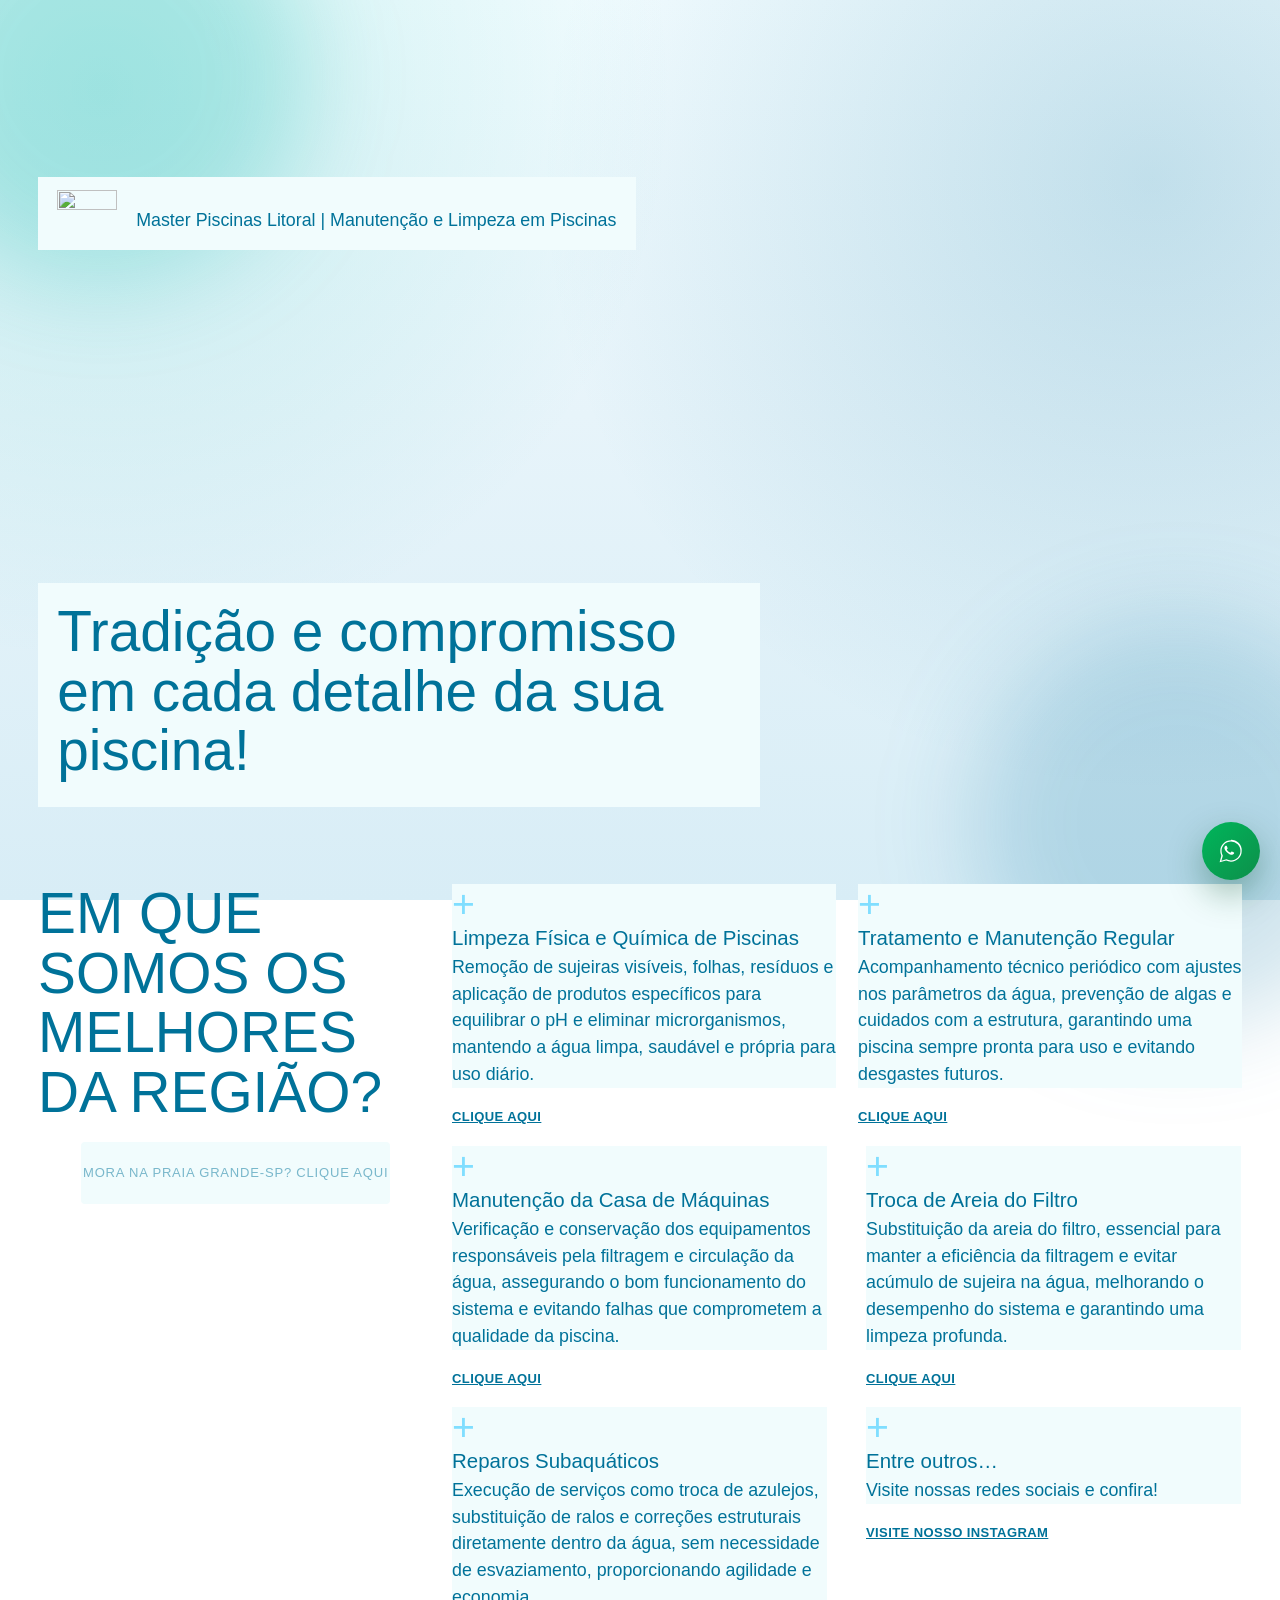
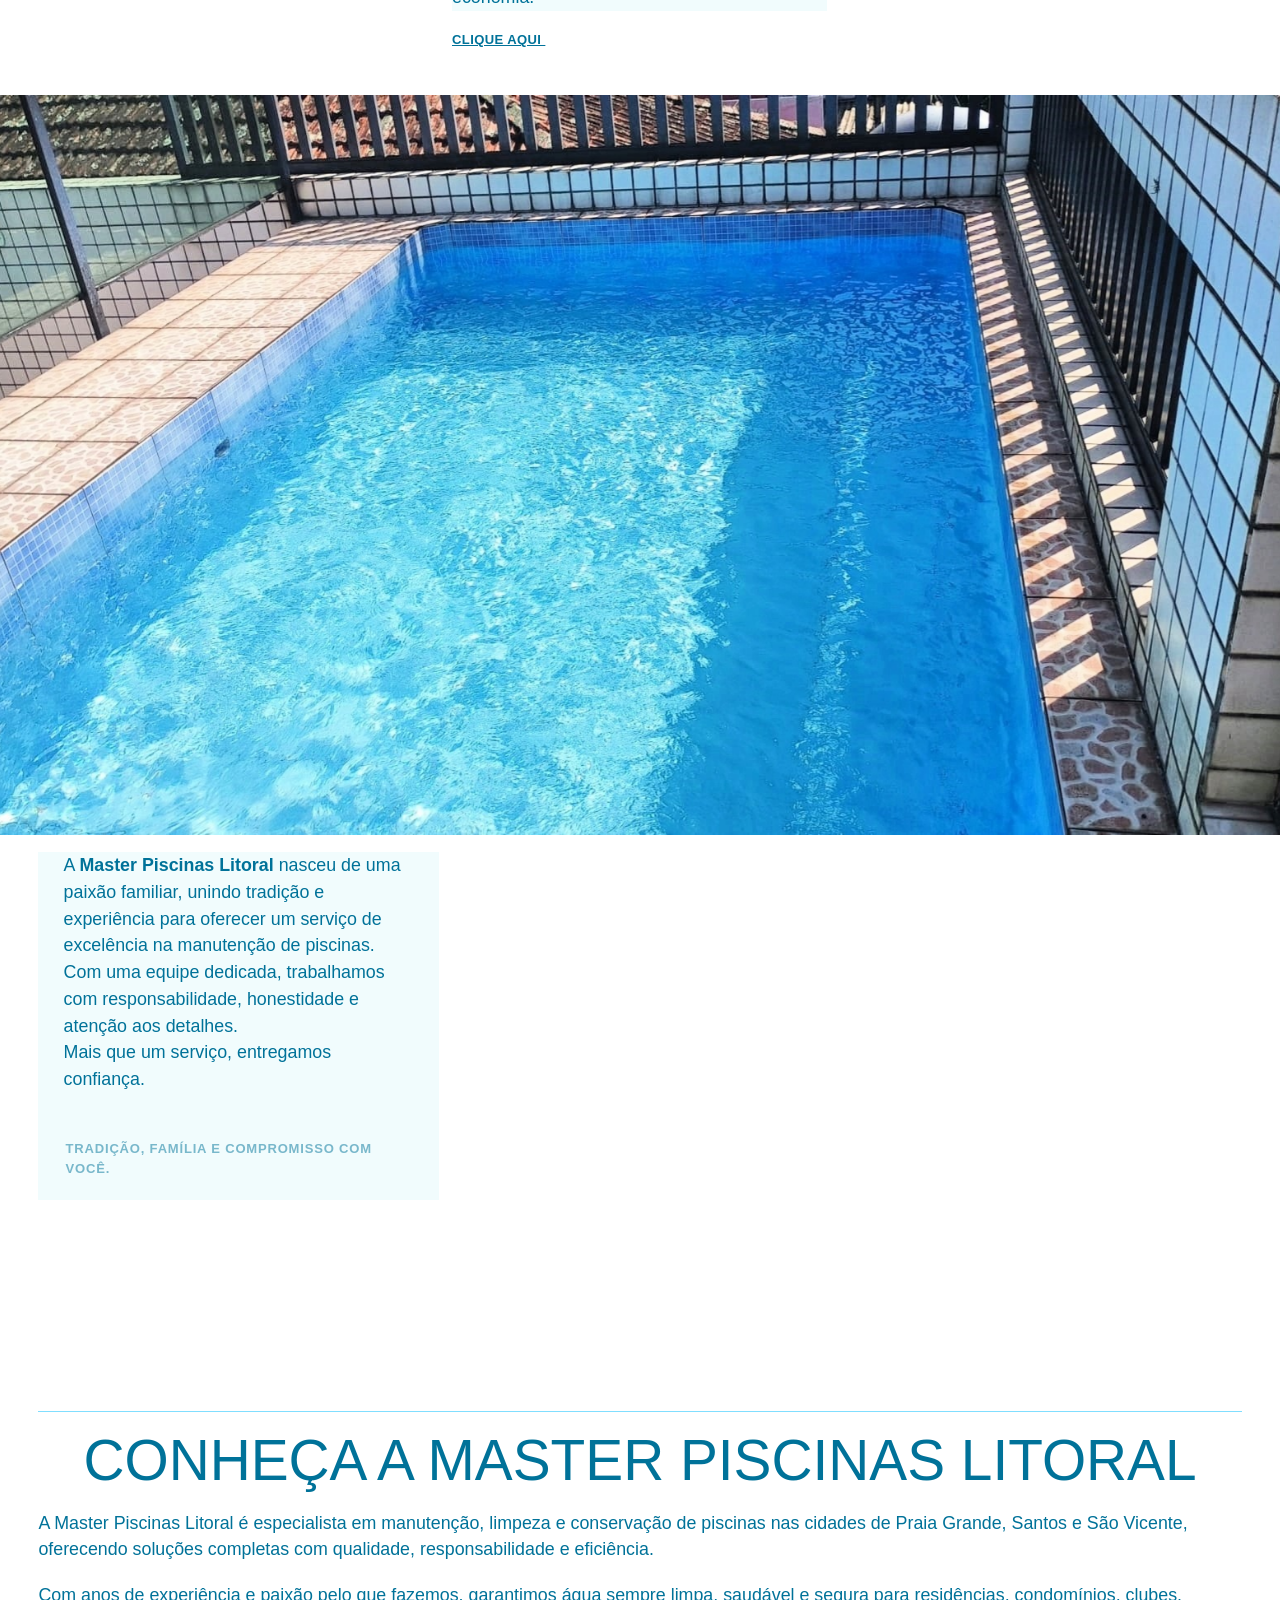
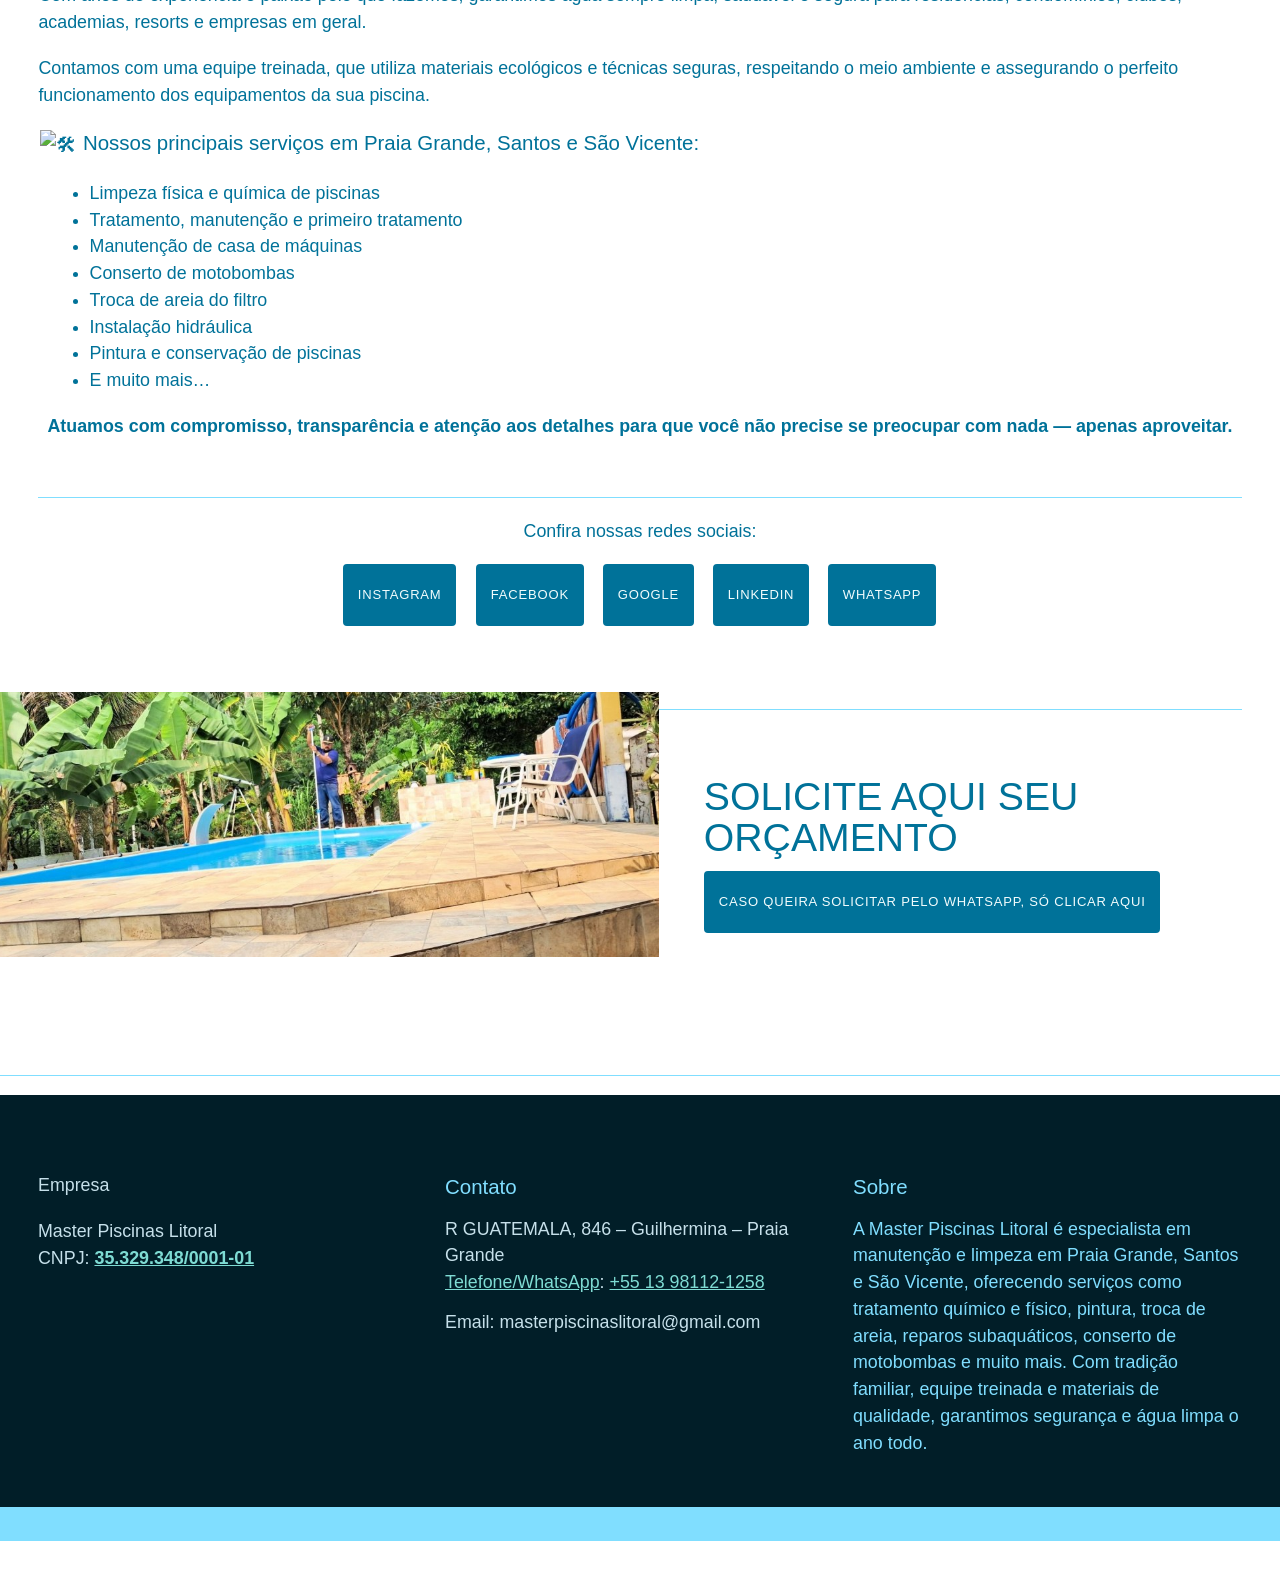
==== commit f7cf0d4d: "Corrige mobile e imagens quebradas na home" ====
--- a/index.html
+++ b/index.html
@@ -289,7 +289,7 @@
 <div class="wp-block-group is-nowrap is-layout-flex wp-container-core-group-is-layout-79fb870f wp-block-group-is-layout-flex">
 <div class="wp-block-group has-base-background-color has-background has-global-padding is-layout-constrained wp-container-core-group-is-layout-92af92db wp-block-group-is-layout-constrained" style="padding-top:var(--wp--preset--spacing--30);padding-right:var(--wp--preset--spacing--40);padding-bottom:0;padding-left:var(--wp--preset--spacing--40)">
 <div class="wp-block-group is-nowrap is-layout-flex wp-container-core-group-is-layout-79fb870f wp-block-group-is-layout-flex">
-<figure class="wp-block-image size-large is-resized"><img fetchpriority="high" decoding="async" width="1413" height="1413" src="https://masterpiscinaslitoral.com.br/wp-content/uploads/2025/04/logo1.png?w=1024" alt="" class="wp-image-16" style="width:60px;height:auto"></figure>
+<figure class="wp-block-image size-large is-resized"><img fetchpriority="high" decoding="async" width="1413" height="1413" src="https://i0.wp.com/masterpiscinaslitoral.com.br/wp-content/uploads/2025/04/logo1.png?fit=512%2C512&amp;ssl=1" alt="" class="wp-image-16" style="width:60px;height:auto"></figure>
 
 
 <h1 class="wp-block-site-title"><a href="https://masterpiscinaslitoral.com.br/" target="_self" rel="home">Master Piscinas Litoral | Manutenção e Limpeza em Piscinas</a></h1></div>
@@ -516,7 +516,7 @@
 
 
 <div class="wp-block-group alignfull is-layout-flow wp-block-group-is-layout-flow" style="padding-right:var(--wp--preset--spacing--40);padding-left:var(--wp--preset--spacing--40)">
-<div class="wp-block-cover alignfull is-light has-custom-content-position is-position-top-center" style="padding-top:0;padding-right:0;padding-bottom:0;padding-left:0;min-height:60vh;aspect-ratio:unset;"><img width="1599" height="899" class="wp-block-cover__image-background wp-image-30 size-full" alt="" src="https://masterpiscinaslitoral.com.br/wp-content/uploads/2025/04/whatsapp-image-2024-11-26-at-17.55.24.jpg" data-object-fit="cover"><span aria-hidden="true" class="wp-block-cover__background has-background-dim-0 has-background-dim"></span><div class="wp-block-cover__inner-container has-global-padding is-layout-constrained wp-container-core-cover-is-layout-b8ce456e wp-block-cover-is-layout-constrained">
+<div class="wp-block-cover alignfull is-light has-custom-content-position is-position-top-center" style="padding-top:0;padding-right:0;padding-bottom:0;padding-left:0;min-height:60vh;aspect-ratio:unset;"><img width="1599" height="899" class="wp-block-cover__image-background wp-image-30 size-full" alt="" src="/assets/images/whatsapp-image-2024-11-26-at-17.55.24.jpg" data-object-fit="cover"><span aria-hidden="true" class="wp-block-cover__background has-background-dim-0 has-background-dim"></span><div class="wp-block-cover__inner-container has-global-padding is-layout-constrained wp-container-core-cover-is-layout-b8ce456e wp-block-cover-is-layout-constrained">
 <div class="wp-block-group alignwide is-vertical is-content-justification-stretch is-layout-flex wp-container-core-group-is-layout-7e6ca00a wp-block-group-is-layout-flex" style="min-height:60vh;padding-right:var(--wp--preset--spacing--40);padding-left:var(--wp--preset--spacing--40)">
 <div class="wp-block-columns alignwide wp-container-content-9cfa9a5a is-layout-flex wp-container-core-columns-is-layout-e3a86d67 wp-block-columns-is-layout-flex">
 <div class="wp-block-column is-vertically-aligned-top is-layout-flow wp-block-column-is-layout-flow" style="flex-basis:33.33%">
@@ -674,7 +674,7 @@
 
 
 <div class="wp-block-group alignfull is-style-section-3 fullwidth is-layout-flow wp-block-group-is-layout-flow" style="margin-top:0;margin-bottom:0">
-<div class="wp-block-media-text is-stacked-on-mobile is-image-fill-element"><figure class="wp-block-media-text__media"><img loading="lazy" width="1600" height="900" src="https://masterpiscinaslitoral.com.br/wp-content/uploads/2025/04/whatsapp-image-2024-11-26-at-18.08.08.jpg?w=1024" alt="" class="wp-image-38 size-full" style="object-position:50% 50%"></figure><div class="wp-block-media-text__content">
+<div class="wp-block-media-text is-stacked-on-mobile is-image-fill-element"><figure class="wp-block-media-text__media"><img loading="lazy" width="1600" height="900" src="/assets/images/whatsapp-image-2024-11-26-at-18.08.08.jpg" alt="" class="wp-image-38 size-full" style="object-position:50% 50%"></figure><div class="wp-block-media-text__content">
 <div class="wp-block-group is-layout-flow wp-container-core-group-is-layout-8993af68 wp-block-group-is-layout-flow" style="padding-top:var(--wp--preset--spacing--50);padding-right:var(--wp--preset--spacing--30);padding-bottom:var(--wp--preset--spacing--50);padding-left:var(--wp--preset--spacing--30)">
 <h2 class="wp-block-heading has-x-large-font-size">Solicite aqui seu orçamento</h2>
 
--- a/assets/css/premium.css
+++ b/assets/css/premium.css
@@ -13,6 +13,19 @@
 		radial-gradient(circle at 90% 20%, rgba(15, 122, 164, 0.2) 0%, rgba(15, 122, 164, 0) 45%),
 		linear-gradient(180deg, #f3fcff 0%, #e7f4fa 46%, #d8edf6 100%);
 	background-attachment: fixed;
+}
+
+html,
+body {
+	max-width: 100%;
+	overflow-x: clip;
+}
+
+img,
+video,
+iframe {
+	max-width: 100%;
+	height: auto;
 }
 
 .wp-site-blocks {
@@ -209,3 +222,132 @@
 		margin-top: 4px !important;
 	}
 }
+
+@media (max-width: 1024px) {
+	main.wp-block-group.alignwide.has-global-padding,
+	.wp-block-group.has-global-padding,
+	.wp-block-cover__inner-container.has-global-padding,
+	footer .wp-block-group.alignfull.has-global-padding {
+		padding-left: 16px !important;
+		padding-right: 16px !important;
+	}
+
+	.wp-block-columns,
+	[class*="wp-container-core-columns-is-layout-"] {
+		flex-wrap: wrap !important;
+		gap: 14px !important;
+	}
+
+	.wp-block-column,
+	.wp-block-column[style*="flex-basis"] {
+		flex-basis: 100% !important;
+		max-width: 100% !important;
+	}
+
+	.is-nowrap.is-layout-flex,
+	.wp-block-group.is-nowrap.is-layout-flex,
+	.wp-block-buttons.is-layout-flex,
+	[class*="wp-container-core-group-is-layout-"].is-layout-flex {
+		flex-wrap: wrap !important;
+	}
+
+	.text-nowrap,
+	.has-fit-text,
+	.premium-service-card p.full-width.text-nowrap.has-large-font-size {
+		white-space: normal !important;
+	}
+
+	.premium-service-card {
+		padding: 18px !important;
+	}
+
+	.premium-whatsapp-cta {
+		padding: 18px;
+	}
+
+	/* Fallback responsivo para o slideshow quando estilos externos nao carregam. */
+	.wp-block-jetpack-slideshow {
+		width: 100% !important;
+		max-width: 100% !important;
+	}
+
+	.wp-block-jetpack-slideshow_container {
+		overflow: hidden;
+		width: 100% !important;
+		max-width: 100% !important;
+	}
+
+	.wp-block-jetpack-slideshow_swiper-wrapper {
+		display: flex !important;
+		width: 100% !important;
+		height: auto !important;
+		transform: none !important;
+		overflow-x: auto;
+		overflow-y: hidden;
+		scroll-snap-type: x mandatory;
+		scrollbar-width: thin;
+	}
+
+	.wp-block-jetpack-slideshow_slide {
+		flex: 0 0 100% !important;
+		width: 100% !important;
+		scroll-snap-align: start;
+	}
+
+	.wp-block-jetpack-slideshow_image {
+		width: 100% !important;
+		height: auto !important;
+		object-fit: cover;
+	}
+
+	.wp-block-jetpack-slideshow_button-next,
+	.wp-block-jetpack-slideshow_button-prev {
+		top: 50% !important;
+		transform: translateY(-50%);
+	}
+
+	.premium-reveal {
+		opacity: 1;
+		transform: none;
+		transition: none;
+	}
+
+	.premium-parallax-layer {
+		transform: none !important;
+	}
+}
+
+@media (max-width: 640px) {
+	.wp-block-buttons .wp-block-button,
+	.wp-block-buttons .wp-block-button__link {
+		width: 100%;
+	}
+
+	/* Reduz alturas fixas de hero/cover no mobile para evitar grandes vazios. */
+	.wp-block-cover[style*="min-height:70vh"],
+	.wp-block-group[style*="min-height:70vh"] {
+		min-height: 46vh !important;
+	}
+
+	.wp-block-cover[style*="min-height:60vh"],
+	.wp-block-group[style*="min-height:60vh"] {
+		min-height: 40vh !important;
+	}
+
+	header .wp-block-site-title {
+		font-size: clamp(1.65rem, 8vw, 2.1rem) !important;
+		line-height: 1.12 !important;
+	}
+
+	header .wp-block-group.has-base-background-color.has-background.has-global-padding {
+		padding-top: 10px !important;
+		padding-right: 14px !important;
+		padding-bottom: 10px !important;
+		padding-left: 14px !important;
+	}
+
+	.premium-whatsapp-fab {
+		right: 10px;
+		bottom: 10px;
+	}
+}
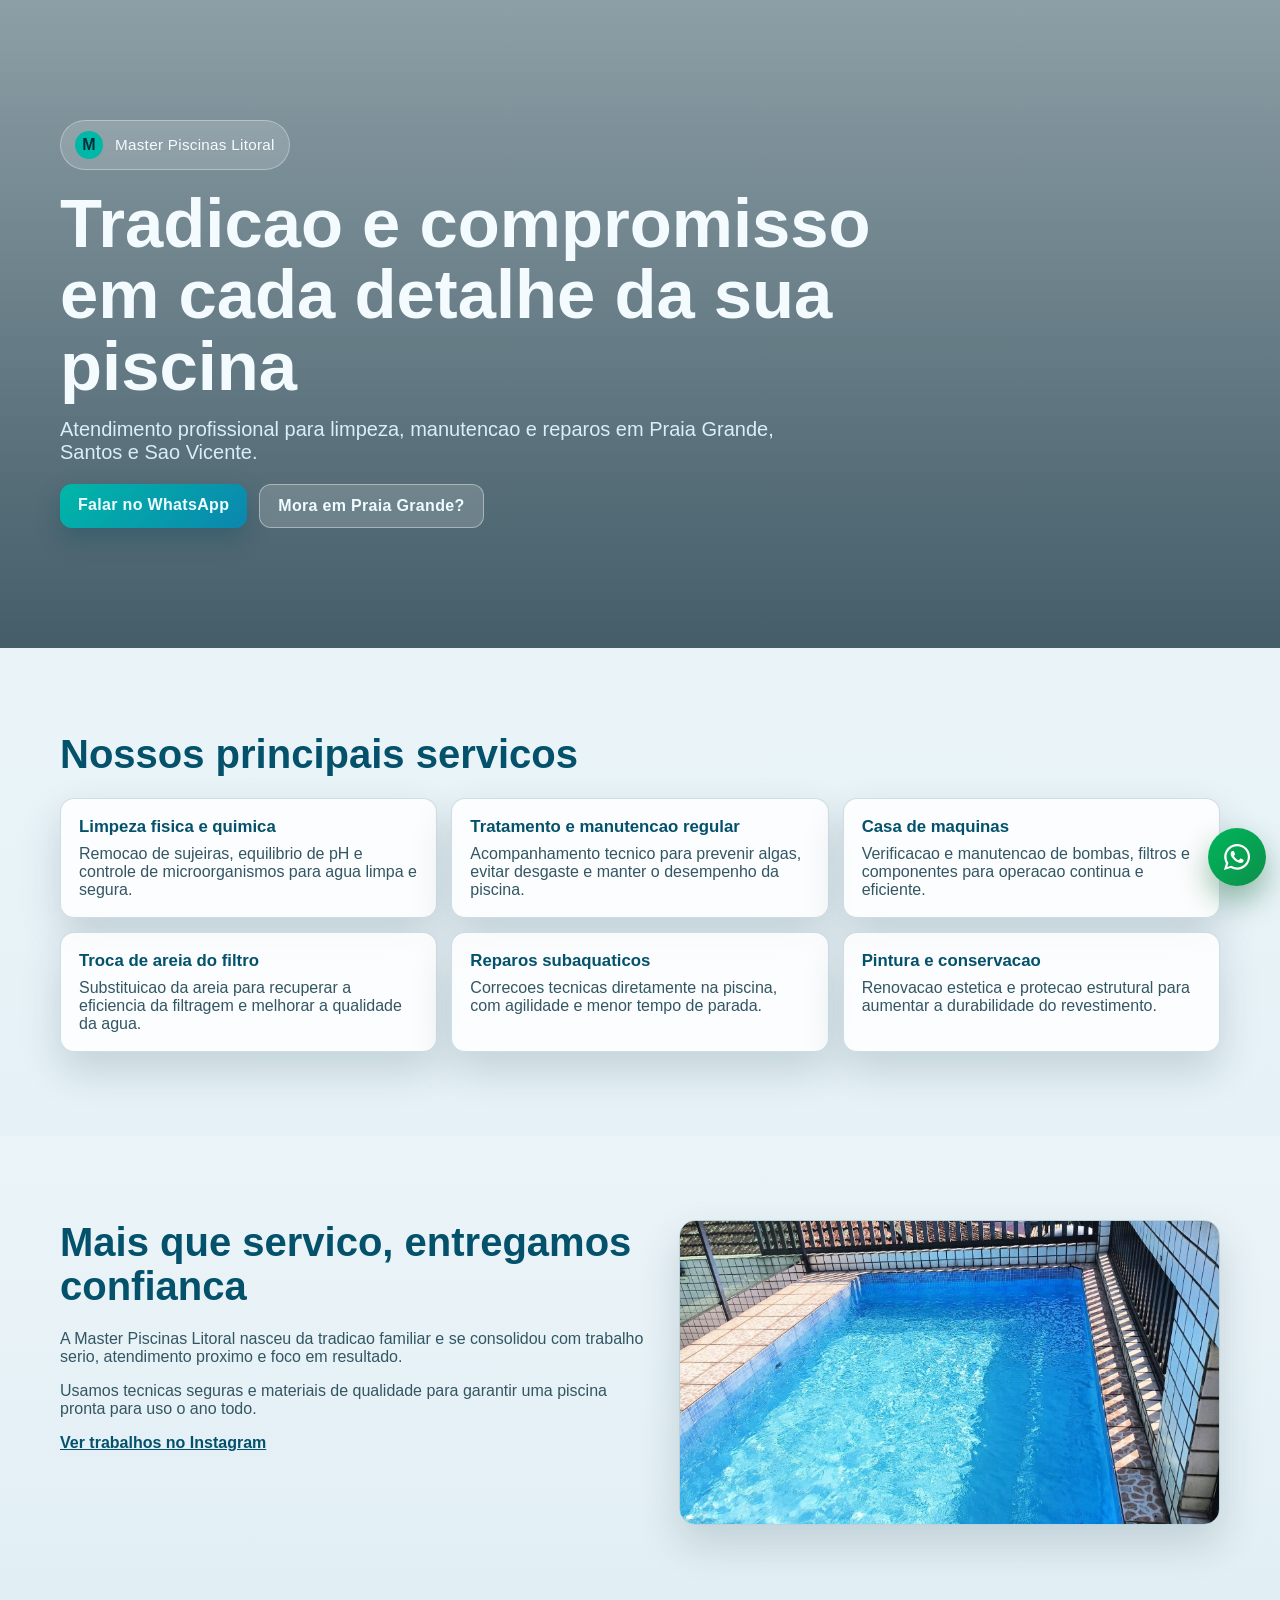
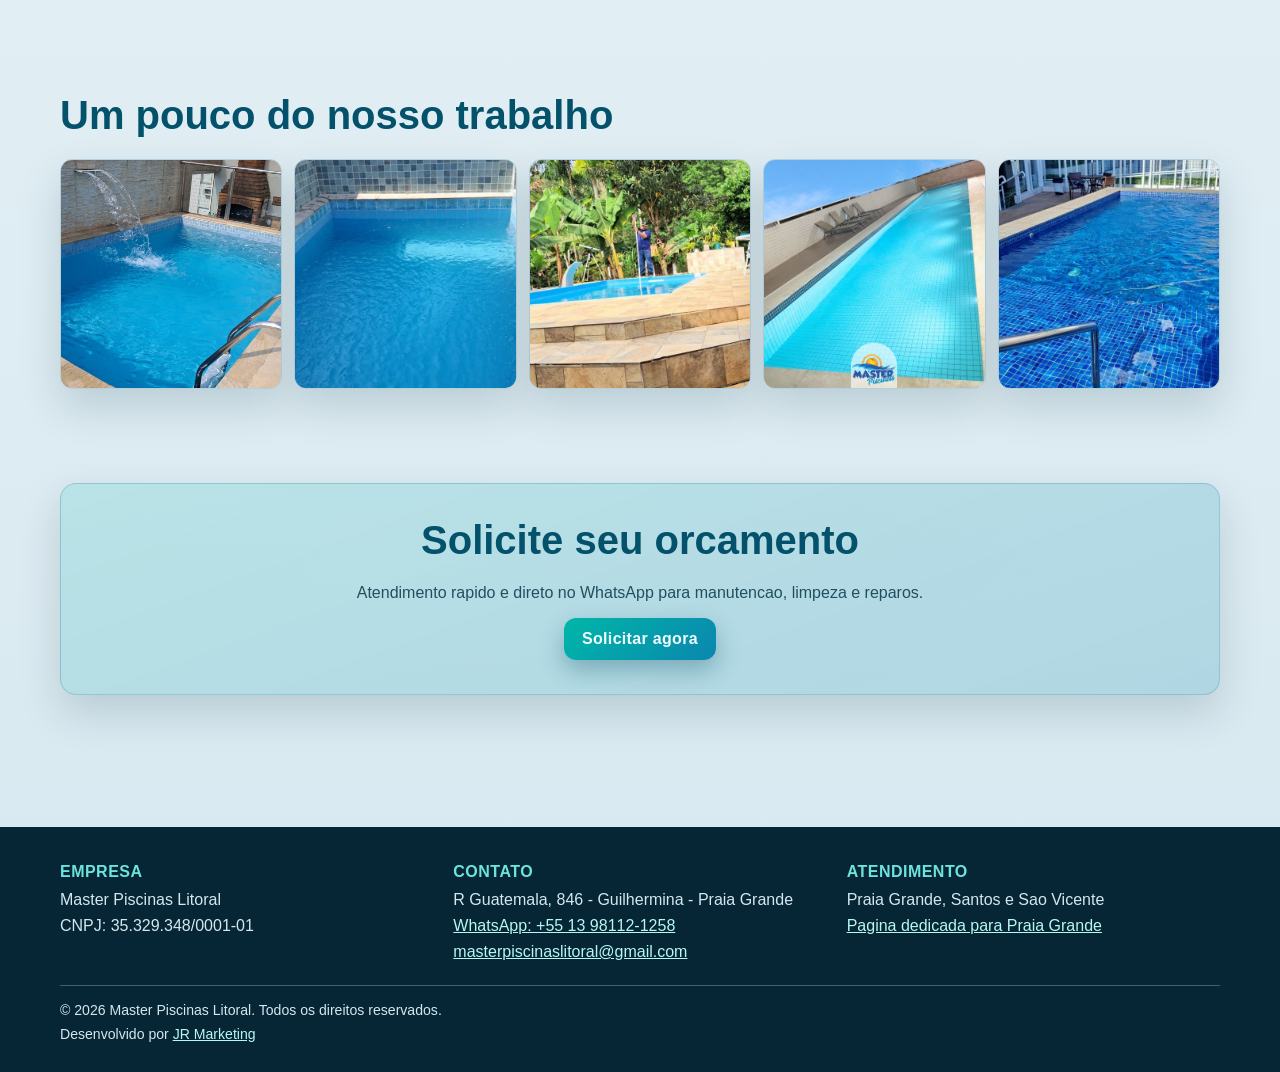
==== commit 288f5f77: "Remove vinculos WordPress e refaz frontend estatico" ====
--- a/index.html
+++ b/index.html
@@ -1,2573 +1,143 @@
 <!DOCTYPE html>
-<!-- saved from url=(0037)https://masterpiscinaslitoral.com.br/ -->
-<html lang="pt-BR" data-qb-installed="true"><head><meta http-equiv="Content-Type" content="text/html; charset=UTF-8">
-	
-	<meta name="viewport" content="width=device-width, initial-scale=1">
-<meta name="robots" content="index, follow, max-image-preview:large, max-snippet:-1, max-video-preview:-1">
+<html lang="pt-BR">
+<head>
+    <meta charset="UTF-8">
+    <meta name="viewport" content="width=device-width, initial-scale=1">
+    <meta name="robots" content="index, follow, max-image-preview:large, max-snippet:-1, max-video-preview:-1">
+    <title>Master Piscinas Litoral | Manutencao e Limpeza em Piscinas</title>
+    <meta name="description" content="A Master Piscinas Litoral e especialista em manutencao, limpeza e reparos de piscinas em Praia Grande, Santos e Sao Vicente.">
+    <meta property="og:locale" content="pt_BR">
+    <meta property="og:type" content="website">
+    <meta property="og:title" content="Master Piscinas Litoral | Manutencao e Limpeza em Piscinas">
+    <meta property="og:description" content="Equipe especializada em limpeza fisica e quimica, troca de areia, reparos subaquaticos e manutencao completa.">
+    <meta property="og:url" content="https://masterpiscinaslitoral.com.br/">
+    <meta property="og:site_name" content="Master Piscinas Litoral">
+    <meta property="og:image" content="https://masterpiscinaslitoral.com.br/assets/images/whatsapp-image-2024-11-26-at-08.58.36.jpeg">
+    <meta name="twitter:card" content="summary_large_image">
+    <link rel="canonical" href="https://masterpiscinaslitoral.com.br/">
+    <link rel="stylesheet" href="assets/css/premium.css">
+</head>
+<body>
+    <header class="hero" id="topo">
+        <video class="hero-video" autoplay muted loop playsinline preload="metadata">
+            <source src="assets/videos/homebar.mp4" type="video/mp4">
+        </video>
+        <div class="hero-overlay"></div>
+        <div class="container hero-content reveal">
+            <div class="brand-pill">
+                <span class="brand-mark" aria-hidden="true">M</span>
+                <span class="brand-name">Master Piscinas Litoral</span>
+            </div>
+            <h1>Tradicao e compromisso em cada detalhe da sua piscina</h1>
+            <p>Atendimento profissional para limpeza, manutencao e reparos em Praia Grande, Santos e Sao Vicente.</p>
+            <div class="hero-actions">
+                <a class="btn btn-primary" href="https://wa.me/5513981121258" target="_blank" rel="noopener noreferrer">Falar no WhatsApp</a>
+                <a class="btn btn-secondary" href="cidade-praia-grande/">Mora em Praia Grande?</a>
+            </div>
+        </div>
+    </header>
 
-	<!-- This site is optimized with the Yoast SEO plugin v27.2 - https://yoast.com/product/yoast-seo-wordpress/ -->
-	<meta name="description" content="Master Piscinas Litoral | Manutenção e Limpeza em Piscinas | Master Piscinas Litoral – Manutenção em Piscinas">
-	<link rel="canonical" href="https://masterpiscinaslitoral.com.br/">
-	<meta property="og:locale" content="pt_BR">
-	<meta property="og:type" content="website">
-	<meta property="og:title" content="Master Piscinas Litoral | Manutenção e Limpeza em Piscinas | Master Piscinas Litoral – Manutenção de Piscinas">
-	<meta property="og:description" content="A Master Piscinas Litoral é especialista em manutenção e limpeza em piscinas na Baixada Santista. Atuamos em Praia Grande, Santos e São Vicente, oferecendo serviços como tratamento químico e físico, pintura, troca de areia, reparos subaquáticos, conserto de motobombas e muito mais. Com tradição familiar, equipe treinada e materiais de qualidade, garantimos segurança e água limpa o ano todo.">
-	<meta property="og:url" content="https://masterpiscinaslitoral.com.br/">
-	<meta property="og:site_name" content="Master Piscinas Litoral | Manutenção e Limpeza em Piscinas">
-	<meta property="og:image" content="https://masterpiscinaslitoral.com.br/wp-content/uploads/2025/04/cropped-logo1.png">
-	<meta property="og:image:width" content="512">
-	<meta property="og:image:height" content="512">
-	<meta property="og:image:type" content="image/png">
-	<meta name="twitter:card" content="summary_large_image">
-	<script type="application/ld+json" class="yoast-schema-graph">{"@context":"https://schema.org","@graph":[{"@type":"CollectionPage","@id":"https://masterpiscinaslitoral.com.br/","url":"https://masterpiscinaslitoral.com.br/","name":"Master Piscinas Litoral | Manutenção e Limpeza em Piscinas &#8211; A Master Piscinas Litoral é especialista em manutenção e limpeza em Praia Grande, Santos e São Vicente, oferecendo serviços como tratamento químico e físico, pintura, troca de areia, reparos subaquáticos, conserto de motobombas e muito mais. Com tradição familiar, equipe treinada e materiais de qualidade, garantimos segurança e água limpa o ano todo. Master Piscinas Litoral | Manutenção e Limpeza em Piscinas | Master Piscinas Litoral – Manutenção de Piscinas","isPartOf":{"@id":"https://masterpiscinaslitoral.com.br/#website"},"description":"Master Piscinas Litoral | Manutenção e Limpeza em Piscinas | Master Piscinas Litoral – Manutenção em Piscinas","breadcrumb":{"@id":"https://masterpiscinaslitoral.com.br/#breadcrumb"},"inLanguage":"pt-BR"},{"@type":"BreadcrumbList","@id":"https://masterpiscinaslitoral.com.br/#breadcrumb","itemListElement":[{"@type":"ListItem","position":1,"name":"Início"}]},{"@type":"WebSite","@id":"https://masterpiscinaslitoral.com.br/#website","url":"https://masterpiscinaslitoral.com.br/","name":"Master Piscinas Litoral | Limpeza e Manutenção em Piscinas","description":"A Master Piscinas Litoral é especialista em manutenção e limpeza em Praia Grande, Santos e São Vicente, oferecendo serviços como tratamento químico e físico, pintura, troca de areia, reparos subaquáticos, conserto de motobombas e muito mais. Com tradição familiar, equipe treinada e materiais de qualidade, garantimos segurança e água limpa o ano todo.","publisher":{"@id":"https://masterpiscinaslitoral.com.br/#organization"},"alternateName":"Limpeza e Manutenção em Piscinas Master Piscinas Litoral","potentialAction":[{"@type":"SearchAction","target":{"@type":"EntryPoint","urlTemplate":"https://masterpiscinaslitoral.com.br/?s={search_term_string}"},"query-input":{"@type":"PropertyValueSpecification","valueRequired":true,"valueName":"search_term_string"}}],"inLanguage":"pt-BR"},{"@type":"Organization","@id":"https://masterpiscinaslitoral.com.br/#organization","name":"Master Piscinas Litoral | Limpeza e Manutenção em Piscinas","alternateName":"Master Piscinas Litoral | Limpeza e Manutenção em Piscinas","url":"https://masterpiscinaslitoral.com.br/","logo":{"@type":"ImageObject","inLanguage":"pt-BR","@id":"https://masterpiscinaslitoral.com.br/#/schema/logo/image/","url":"https://i0.wp.com/masterpiscinaslitoral.com.br/wp-content/uploads/2025/04/cropped-logo1.png?fit=512%2C512&ssl=1","contentUrl":"https://i0.wp.com/masterpiscinaslitoral.com.br/wp-content/uploads/2025/04/cropped-logo1.png?fit=512%2C512&ssl=1","width":512,"height":512,"caption":"Master Piscinas Litoral | Limpeza e Manutenção em Piscinas"},"image":{"@id":"https://masterpiscinaslitoral.com.br/#/schema/logo/image/"},"sameAs":["https://www.facebook.com/masterpiscinaslitorall/"]}]}</script>
-	<meta name="google-site-verification" content="J789NjtEgiOwSYJacIHoMTPpqs-5Pt0Z8TZQEPLLQBE">
-	<!-- / Yoast SEO plugin. -->
+    <main>
+        <section class="section" id="servicos">
+            <div class="container reveal">
+                <h2>Nossos principais servicos</h2>
+                <div class="services-grid">
+                    <article class="service-card">
+                        <h3>Limpeza fisica e quimica</h3>
+                        <p>Remocao de sujeiras, equilibrio de pH e controle de microorganismos para agua limpa e segura.</p>
+                    </article>
+                    <article class="service-card">
+                        <h3>Tratamento e manutencao regular</h3>
+                        <p>Acompanhamento tecnico para prevenir algas, evitar desgaste e manter o desempenho da piscina.</p>
+                    </article>
+                    <article class="service-card">
+                        <h3>Casa de maquinas</h3>
+                        <p>Verificacao e manutencao de bombas, filtros e componentes para operacao continua e eficiente.</p>
+                    </article>
+                    <article class="service-card">
+                        <h3>Troca de areia do filtro</h3>
+                        <p>Substituicao da areia para recuperar a eficiencia da filtragem e melhorar a qualidade da agua.</p>
+                    </article>
+                    <article class="service-card">
+                        <h3>Reparos subaquaticos</h3>
+                        <p>Correcoes tecnicas diretamente na piscina, com agilidade e menor tempo de parada.</p>
+                    </article>
+                    <article class="service-card">
+                        <h3>Pintura e conservacao</h3>
+                        <p>Renovacao estetica e protecao estrutural para aumentar a durabilidade do revestimento.</p>
+                    </article>
+                </div>
+            </div>
+        </section>
 
+        <section class="section section-about">
+            <div class="container about-layout reveal">
+                <div>
+                    <h2>Mais que servico, entregamos confianca</h2>
+                    <p>A Master Piscinas Litoral nasceu da tradicao familiar e se consolidou com trabalho serio, atendimento proximo e foco em resultado.</p>
+                    <p>Usamos tecnicas seguras e materiais de qualidade para garantir uma piscina pronta para uso o ano todo.</p>
+                    <a class="text-link" href="https://www.instagram.com/masterpiscinaslitoral/" target="_blank" rel="noopener noreferrer">Ver trabalhos no Instagram</a>
+                </div>
+                <div class="about-media">
+                    <img src="assets/images/whatsapp-image-2024-11-26-at-17.55.24.jpg" alt="Piscina limpa e tratada">
+                </div>
+            </div>
+        </section>
 
-<title>Master Piscinas Litoral | Manutenção e Limpeza em Piscinas – A Master Piscinas Litoral é especialista em manutenção e limpeza em Praia Grande, Santos e São Vicente, oferecendo serviços como tratamento químico e físico, pintura, troca de areia, reparos subaquáticos, conserto de motobombas e muito mais. Com tradição familiar, equipe treinada e materiais de qualidade, garantimos segurança e água limpa o ano todo. Master Piscinas Litoral | Manutenção e Limpeza em Piscinas | Master Piscinas Litoral – Manutenção de Piscinas</title>
-<link rel="dns-prefetch" href="https://secure.gravatar.com/">
-<link rel="dns-prefetch" href="https://www.googletagmanager.com/">
-<link rel="dns-prefetch" href="https://stats.wp.com/">
-<link rel="dns-prefetch" href="https://widgets.wp.com/">
-<link rel="dns-prefetch" href="https://jetpack.wordpress.com/">
-<link rel="dns-prefetch" href="https://s0.wp.com/">
-<link rel="dns-prefetch" href="https://public-api.wordpress.com/">
-<link rel="dns-prefetch" href="https://0.gravatar.com/">
-<link rel="dns-prefetch" href="https://1.gravatar.com/">
-<link rel="dns-prefetch" href="https://2.gravatar.com/">
-<link rel="preconnect" href="https://i0.wp.com/">
-<link rel="preconnect" href="https://c0.wp.com/">
-<link rel="alternate" type="application/rss+xml" title="Feed para Master Piscinas Litoral | Manutenção e Limpeza em Piscinas »" href="https://masterpiscinaslitoral.com.br/feed/">
-<link rel="alternate" type="application/rss+xml" title="Feed de comentários para Master Piscinas Litoral | Manutenção e Limpeza em Piscinas »" href="https://masterpiscinaslitoral.com.br/comments/feed/">
-<style id="wp-img-auto-sizes-contain-inline-css">
-img:is([sizes=auto i],[sizes^="auto," i]){contain-intrinsic-size:3000px 1500px}
-/*# sourceURL=wp-img-auto-sizes-contain-inline-css */
-</style>
-<style id="wp-block-image-inline-css">
-.wp-block-image>a,.wp-block-image>figure>a{display:inline-block}.wp-block-image img{box-sizing:border-box;height:auto;max-width:100%;vertical-align:bottom}@media not (prefers-reduced-motion){.wp-block-image img.hide{visibility:hidden}.wp-block-image img.show{animation:show-content-image .4s}}.wp-block-image[style*=border-radius] img,.wp-block-image[style*=border-radius]>a{border-radius:inherit}.wp-block-image.has-custom-border img{box-sizing:border-box}.wp-block-image.aligncenter{text-align:center}.wp-block-image.alignfull>a,.wp-block-image.alignwide>a{width:100%}.wp-block-image.alignfull img,.wp-block-image.alignwide img{height:auto;width:100%}.wp-block-image .aligncenter,.wp-block-image .alignleft,.wp-block-image .alignright,.wp-block-image.aligncenter,.wp-block-image.alignleft,.wp-block-image.alignright{display:table}.wp-block-image .aligncenter>figcaption,.wp-block-image .alignleft>figcaption,.wp-block-image .alignright>figcaption,.wp-block-image.aligncenter>figcaption,.wp-block-image.alignleft>figcaption,.wp-block-image.alignright>figcaption{caption-side:bottom;display:table-caption}.wp-block-image .alignleft{float:left;margin:.5em 1em .5em 0}.wp-block-image .alignright{float:right;margin:.5em 0 .5em 1em}.wp-block-image .aligncenter{margin-left:auto;margin-right:auto}.wp-block-image :where(figcaption){margin-bottom:1em;margin-top:.5em}.wp-block-image.is-style-circle-mask img{border-radius:9999px}@supports ((-webkit-mask-image:none) or (mask-image:none)) or (-webkit-mask-image:none){.wp-block-image.is-style-circle-mask img{border-radius:0;-webkit-mask-image:url('data:image/svg+xml;utf8,<svg viewBox="0 0 100 100" xmlns="http://www.w3.org/2000/svg"><circle cx="50" cy="50" r="50"/></svg>');mask-image:url('data:image/svg+xml;utf8,<svg viewBox="0 0 100 100" xmlns="http://www.w3.org/2000/svg"><circle cx="50" cy="50" r="50"/></svg>');mask-mode:alpha;-webkit-mask-position:center;mask-position:center;-webkit-mask-repeat:no-repeat;mask-repeat:no-repeat;-webkit-mask-size:contain;mask-size:contain}}:root :where(.wp-block-image.is-style-rounded img,.wp-block-image .is-style-rounded img){border-radius:9999px}.wp-block-image figure{margin:0}.wp-lightbox-container{display:flex;flex-direction:column;position:relative}.wp-lightbox-container img{cursor:zoom-in}.wp-lightbox-container img:hover+button{opacity:1}.wp-lightbox-container button{align-items:center;backdrop-filter:blur(16px) saturate(180%);background-color:#5a5a5a40;border:none;border-radius:4px;cursor:zoom-in;display:flex;height:20px;justify-content:center;opacity:0;padding:0;position:absolute;right:16px;text-align:center;top:16px;width:20px;z-index:100}@media not (prefers-reduced-motion){.wp-lightbox-container button{transition:opacity .2s ease}}.wp-lightbox-container button:focus-visible{outline:3px auto #5a5a5a40;outline:3px auto -webkit-focus-ring-color;outline-offset:3px}.wp-lightbox-container button:hover{cursor:pointer;opacity:1}.wp-lightbox-container button:focus{opacity:1}.wp-lightbox-container button:focus,.wp-lightbox-container button:hover,.wp-lightbox-container button:not(:hover):not(:active):not(.has-background){background-color:#5a5a5a40;border:none}.wp-lightbox-overlay{box-sizing:border-box;cursor:zoom-out;height:100vh;left:0;overflow:hidden;position:fixed;top:0;visibility:hidden;width:100%;z-index:100000}.wp-lightbox-overlay .wp-lightbox-close-button{align-items:center;cursor:pointer;display:flex;font-family:inherit;gap:8px;justify-content:center;line-height:1;min-height:40px;min-width:40px;padding:0 4px;position:absolute;right:calc(env(safe-area-inset-right) + 16px);top:calc(env(safe-area-inset-top) + 16px);z-index:5000000}.wp-lightbox-overlay .wp-lightbox-close-button:focus,.wp-lightbox-overlay .wp-lightbox-close-button:hover,.wp-lightbox-overlay .wp-lightbox-close-button:not(:hover):not(:active):not(.has-background){background:none;border:none}.wp-lightbox-overlay .wp-lightbox-close-button:has(.wp-lightbox-close-text:not([hidden])) .wp-lightbox-close-icon svg{height:1em;width:1em}.wp-lightbox-overlay .wp-lightbox-close-icon svg{display:block}.wp-lightbox-overlay .wp-lightbox-navigation-button-next,.wp-lightbox-overlay .wp-lightbox-navigation-button-prev{align-items:center;bottom:16px;cursor:pointer;display:flex;font-family:inherit;gap:4px;justify-content:center;line-height:1;min-height:40px;min-width:40px;padding:0 8px;position:absolute;z-index:2000002}.wp-lightbox-overlay .wp-lightbox-navigation-button-next[hidden],.wp-lightbox-overlay .wp-lightbox-navigation-button-prev[hidden]{display:none}@media (min-width:960px){.wp-lightbox-overlay .wp-lightbox-navigation-button-next,.wp-lightbox-overlay .wp-lightbox-navigation-button-prev{bottom:50%;transform:translateY(-50%)}}.wp-lightbox-overlay .wp-lightbox-navigation-button-next:focus,.wp-lightbox-overlay .wp-lightbox-navigation-button-next:hover,.wp-lightbox-overlay .wp-lightbox-navigation-button-next:not(:hover):not(:active):not(.has-background),.wp-lightbox-overlay .wp-lightbox-navigation-button-prev:focus,.wp-lightbox-overlay .wp-lightbox-navigation-button-prev:hover,.wp-lightbox-overlay .wp-lightbox-navigation-button-prev:not(:hover):not(:active):not(.has-background){background:none;border:none;padding:0 8px}.wp-lightbox-overlay .wp-lightbox-navigation-button-next:has(.wp-lightbox-navigation-text:not([hidden])) .wp-lightbox-navigation-icon svg,.wp-lightbox-overlay .wp-lightbox-navigation-button-prev:has(.wp-lightbox-navigation-text:not([hidden])) .wp-lightbox-navigation-icon svg{display:block;height:1.5em;width:1.5em}.wp-lightbox-overlay .wp-lightbox-navigation-button-prev{left:calc(env(safe-area-inset-left) + 16px)}.wp-lightbox-overlay .wp-lightbox-navigation-button-next{right:calc(env(safe-area-inset-right) + 16px)}.wp-lightbox-overlay .wp-lightbox-navigation-icon svg{vertical-align:middle}.wp-lightbox-overlay .lightbox-image-container{height:var(--wp--lightbox-container-height);left:50%;overflow:hidden;position:absolute;top:50%;transform:translate(-50%,-50%);transform-origin:top left;width:var(--wp--lightbox-container-width);z-index:2000001}.wp-lightbox-overlay .wp-block-image{align-items:center;box-sizing:border-box;display:flex;height:100%;justify-content:center;margin:0;position:relative;transform-origin:0 0;width:100%;z-index:3000000}.wp-lightbox-overlay .wp-block-image img{height:var(--wp--lightbox-image-height);min-height:var(--wp--lightbox-image-height);min-width:var(--wp--lightbox-image-width);width:var(--wp--lightbox-image-width)}.wp-lightbox-overlay .wp-block-image figcaption{display:none}.wp-lightbox-overlay button{background:none;border:none}.wp-lightbox-overlay .scrim{background-color:#fff;height:100%;opacity:.9;position:absolute;width:100%;z-index:2000000}.wp-lightbox-overlay.active{visibility:visible}@media not (prefers-reduced-motion){.wp-lightbox-overlay.active{animation:turn-on-visibility .25s both}.wp-lightbox-overlay.active img{animation:turn-on-visibility .35s both}.wp-lightbox-overlay.show-closing-animation:not(.active){animation:turn-off-visibility .35s both}.wp-lightbox-overlay.show-closing-animation:not(.active) img{animation:turn-off-visibility .25s both}.wp-lightbox-overlay.zoom.active{animation:none;opacity:1;visibility:visible}.wp-lightbox-overlay.zoom.active .lightbox-image-container{animation:lightbox-zoom-in .4s}.wp-lightbox-overlay.zoom.active .lightbox-image-container img{animation:none}.wp-lightbox-overlay.zoom.active .scrim{animation:turn-on-visibility .4s forwards}.wp-lightbox-overlay.zoom.show-closing-animation:not(.active){animation:none}.wp-lightbox-overlay.zoom.show-closing-animation:not(.active) .lightbox-image-container{animation:lightbox-zoom-out .4s}.wp-lightbox-overlay.zoom.show-closing-animation:not(.active) .lightbox-image-container img{animation:none}.wp-lightbox-overlay.zoom.show-closing-animation:not(.active) .scrim{animation:turn-off-visibility .4s forwards}}@keyframes show-content-image{0%{visibility:hidden}99%{visibility:hidden}to{visibility:visible}}@keyframes turn-on-visibility{0%{opacity:0}to{opacity:1}}@keyframes turn-off-visibility{0%{opacity:1;visibility:visible}99%{opacity:0;visibility:visible}to{opacity:0;visibility:hidden}}@keyframes lightbox-zoom-in{0%{transform:translate(calc((-100vw + var(--wp--lightbox-scrollbar-width))/2 + var(--wp--lightbox-initial-left-position)),calc(-50vh + var(--wp--lightbox-initial-top-position))) scale(var(--wp--lightbox-scale))}to{transform:translate(-50%,-50%) scale(1)}}@keyframes lightbox-zoom-out{0%{transform:translate(-50%,-50%) scale(1);visibility:visible}99%{visibility:visible}to{transform:translate(calc((-100vw + var(--wp--lightbox-scrollbar-width))/2 + var(--wp--lightbox-initial-left-position)),calc(-50vh + var(--wp--lightbox-initial-top-position))) scale(var(--wp--lightbox-scale));visibility:hidden}}
-/*# sourceURL=https://masterpiscinaslitoral.com.br/wp-content/plugins/gutenberg/build/styles/block-library/image/style.min.css */
-</style>
-<style id="wp-block-site-title-inline-css">
-.wp-block-site-title{box-sizing:border-box}.wp-block-site-title :where(a){color:inherit;font-family:inherit;font-size:inherit;font-style:inherit;font-weight:inherit;letter-spacing:inherit;line-height:inherit;text-decoration:inherit}
-/*# sourceURL=https://masterpiscinaslitoral.com.br/wp-content/plugins/gutenberg/build/styles/block-library/site-title/style.min.css */
-</style>
-<style id="wp-block-group-inline-css">
-.wp-block-group{box-sizing:border-box}:where(.wp-block-group.wp-block-group-is-layout-constrained){position:relative}
-/*# sourceURL=https://masterpiscinaslitoral.com.br/wp-content/plugins/gutenberg/build/styles/block-library/group/style.min.css */
-</style>
-<style id="wp-block-heading-inline-css">
-h1:where(.wp-block-heading).has-background,h2:where(.wp-block-heading).has-background,h3:where(.wp-block-heading).has-background,h4:where(.wp-block-heading).has-background,h5:where(.wp-block-heading).has-background,h6:where(.wp-block-heading).has-background{padding:1.25em 2.375em}h1.has-text-align-left[style*=writing-mode]:where([style*=vertical-lr]),h1.has-text-align-right[style*=writing-mode]:where([style*=vertical-rl]),h2.has-text-align-left[style*=writing-mode]:where([style*=vertical-lr]),h2.has-text-align-right[style*=writing-mode]:where([style*=vertical-rl]),h3.has-text-align-left[style*=writing-mode]:where([style*=vertical-lr]),h3.has-text-align-right[style*=writing-mode]:where([style*=vertical-rl]),h4.has-text-align-left[style*=writing-mode]:where([style*=vertical-lr]),h4.has-text-align-right[style*=writing-mode]:where([style*=vertical-rl]),h5.has-text-align-left[style*=writing-mode]:where([style*=vertical-lr]),h5.has-text-align-right[style*=writing-mode]:where([style*=vertical-rl]),h6.has-text-align-left[style*=writing-mode]:where([style*=vertical-lr]),h6.has-text-align-right[style*=writing-mode]:where([style*=vertical-rl]){rotate:180deg}
-/*# sourceURL=https://masterpiscinaslitoral.com.br/wp-content/plugins/gutenberg/build/styles/block-library/heading/style.min.css */
-</style>
-<style id="wp-block-columns-inline-css">
-.wp-block-columns{box-sizing:border-box;display:flex;flex-wrap:wrap!important}@media (min-width:782px){.wp-block-columns{flex-wrap:nowrap!important}}.wp-block-columns{align-items:normal!important}.wp-block-columns.are-vertically-aligned-top{align-items:flex-start}.wp-block-columns.are-vertically-aligned-center{align-items:center}.wp-block-columns.are-vertically-aligned-bottom{align-items:flex-end}@media (max-width:781px){.wp-block-columns:not(.is-not-stacked-on-mobile)>.wp-block-column{flex-basis:100%!important}}@media (min-width:782px){.wp-block-columns:not(.is-not-stacked-on-mobile)>.wp-block-column{flex-basis:0;flex-grow:1}.wp-block-columns:not(.is-not-stacked-on-mobile)>.wp-block-column[style*=flex-basis]{flex-grow:0}}.wp-block-columns.is-not-stacked-on-mobile{flex-wrap:nowrap!important}.wp-block-columns.is-not-stacked-on-mobile>.wp-block-column{flex-basis:0;flex-grow:1}.wp-block-columns.is-not-stacked-on-mobile>.wp-block-column[style*=flex-basis]{flex-grow:0}:where(.wp-block-columns){margin-bottom:1.75em}:where(.wp-block-columns.has-background){padding:1.25em 2.375em}.wp-block-column{flex-grow:1;min-width:0;overflow-wrap:break-word;word-break:break-word}.wp-block-column.is-vertically-aligned-top{align-self:flex-start}.wp-block-column.is-vertically-aligned-center{align-self:center}.wp-block-column.is-vertically-aligned-bottom{align-self:flex-end}.wp-block-column.is-vertically-aligned-stretch{align-self:stretch}.wp-block-column.is-vertically-aligned-bottom,.wp-block-column.is-vertically-aligned-center,.wp-block-column.is-vertically-aligned-top{width:100%}
-/*# sourceURL=https://masterpiscinaslitoral.com.br/wp-content/plugins/gutenberg/build/styles/block-library/columns/style.min.css */
-</style>
-<link rel="stylesheet" id="all-css-1549474d845daad4bdb81addcdcb6d3f" href="https://masterpiscinaslitoral.com.br/wp-content/plugins/gutenberg/build/styles/block-library/cover/style.min.css?m=1768920176" type="text/css" media="all">
-<style id="wp-block-button-inline-css">
-.wp-block-button__link{align-content:center;box-sizing:border-box;cursor:pointer;display:inline-block;height:100%;text-align:center;word-break:break-word}.wp-block-button__link.aligncenter{text-align:center}.wp-block-button__link.alignright{text-align:right}:where(.wp-block-button__link){border-radius:9999px;box-shadow:none;padding:calc(.667em + 2px) calc(1.333em + 2px);text-decoration:none}.wp-block-button[style*=text-decoration] .wp-block-button__link{text-decoration:inherit}.wp-block-buttons>.wp-block-button.has-custom-width{max-width:none}.wp-block-buttons>.wp-block-button.has-custom-width .wp-block-button__link{width:100%}.wp-block-buttons>.wp-block-button.has-custom-font-size .wp-block-button__link{font-size:inherit}.wp-block-buttons>.wp-block-button[class*=wp-block-button__width]{width:calc(var(--wp--block-button--width)*1% - var(--wp--style--block-gap, .5em)*(1 - var(--wp--block-button--width)/100))}.wp-block-buttons>.wp-block-button.wp-block-button__width-25{width:calc(25% - var(--wp--style--block-gap, .5em)*.75)}.wp-block-buttons>.wp-block-button.wp-block-button__width-50{width:calc(50% - var(--wp--style--block-gap, .5em)*.5)}.wp-block-buttons>.wp-block-button.wp-block-button__width-75{width:calc(75% - var(--wp--style--block-gap, .5em)*.25)}.wp-block-buttons>.wp-block-button.wp-block-button__width-100{flex-basis:100%;width:100%}.wp-block-buttons.is-vertical>.wp-block-button[class*=wp-block-button__width]{width:calc(var(--wp--block-button--width)*1%)}.wp-block-buttons.is-vertical>.wp-block-button.wp-block-button__width-25{width:25%}.wp-block-buttons.is-vertical>.wp-block-button.wp-block-button__width-50{width:50%}.wp-block-buttons.is-vertical>.wp-block-button.wp-block-button__width-75{width:75%}.wp-block-button.is-style-squared,.wp-block-button__link.wp-block-button.is-style-squared{border-radius:0}.wp-block-button.no-border-radius,.wp-block-button__link.no-border-radius{border-radius:0!important}:root :where(.wp-block-button .wp-block-button__link.is-style-outline),:root :where(.wp-block-button.is-style-outline>.wp-block-button__link){border:2px solid;padding:.667em 1.333em}:root :where(.wp-block-button .wp-block-button__link.is-style-outline:not(.has-text-color)),:root :where(.wp-block-button.is-style-outline>.wp-block-button__link:not(.has-text-color)){color:currentColor}:root :where(.wp-block-button .wp-block-button__link.is-style-outline:not(.has-background)),:root :where(.wp-block-button.is-style-outline>.wp-block-button__link:not(.has-background)){background-color:initial;background-image:none}
-/*# sourceURL=https://masterpiscinaslitoral.com.br/wp-content/plugins/gutenberg/build/styles/block-library/button/style.min.css */
-</style>
-<style id="wp-block-buttons-inline-css">
-.wp-block-buttons{box-sizing:border-box}.wp-block-buttons.is-vertical{flex-direction:column}.wp-block-buttons.is-vertical>.wp-block-button:last-child{margin-bottom:0}.wp-block-buttons>.wp-block-button{display:inline-block;margin:0}.wp-block-buttons.is-content-justification-left{justify-content:flex-start}.wp-block-buttons.is-content-justification-left.is-vertical{align-items:flex-start}.wp-block-buttons.is-content-justification-center{justify-content:center}.wp-block-buttons.is-content-justification-center.is-vertical{align-items:center}.wp-block-buttons.is-content-justification-right{justify-content:flex-end}.wp-block-buttons.is-content-justification-right.is-vertical{align-items:flex-end}.wp-block-buttons.is-content-justification-space-between{justify-content:space-between}.wp-block-buttons.aligncenter{text-align:center}.wp-block-buttons:not(.is-content-justification-space-between,.is-content-justification-right,.is-content-justification-left,.is-content-justification-center) .wp-block-button.aligncenter{margin-left:auto;margin-right:auto;width:100%}.wp-block-buttons[style*=text-decoration] .wp-block-button,.wp-block-buttons[style*=text-decoration] .wp-block-button__link{text-decoration:inherit}.wp-block-buttons.has-custom-font-size .wp-block-button__link{font-size:inherit}.wp-block-buttons .wp-block-button__link{width:100%}.wp-block-button.aligncenter{text-align:center}
-/*# sourceURL=https://masterpiscinaslitoral.com.br/wp-content/plugins/gutenberg/build/styles/block-library/buttons/style.min.css */
-</style>
-<style id="wp-block-paragraph-inline-css">
-.is-small-text{font-size:.875em}.is-regular-text{font-size:1em}.is-large-text{font-size:2.25em}.is-larger-text{font-size:3em}.has-drop-cap:not(:focus):first-letter{float:left;font-size:8.4em;font-style:normal;font-weight:100;line-height:.68;margin:.05em .1em 0 0;text-transform:uppercase}body.rtl .has-drop-cap:not(:focus):first-letter{float:none;margin-left:.1em}p.has-drop-cap.has-background{overflow:hidden}:root :where(p.has-background){padding:1.25em 2.375em}:where(p.has-text-color:not(.has-link-color)) a{color:inherit}p.has-text-align-left[style*="writing-mode:vertical-lr"],p.has-text-align-right[style*="writing-mode:vertical-rl"]{rotate:180deg}
-/*# sourceURL=https://masterpiscinaslitoral.com.br/wp-content/plugins/gutenberg/build/styles/block-library/paragraph/style.min.css */
-</style>
-<style id="wp-block-spacer-inline-css">
-.wp-block-spacer{clear:both}
-/*# sourceURL=https://masterpiscinaslitoral.com.br/wp-content/plugins/gutenberg/build/styles/block-library/spacer/style.min.css */
-</style>
-<style id="wp-block-preformatted-inline-css">
-.wp-block-preformatted{box-sizing:border-box;white-space:pre-wrap}:where(.wp-block-preformatted.has-background){padding:1.25em 2.375em}
-/*# sourceURL=https://masterpiscinaslitoral.com.br/wp-content/plugins/gutenberg/build/styles/block-library/preformatted/style.min.css */
-</style>
-<style id="wp-block-separator-inline-css">
-@charset "UTF-8";.wp-block-separator{border:none;border-top:2px solid}:root :where(.wp-block-separator.is-style-dots){height:auto;line-height:1;text-align:center}:root :where(.wp-block-separator.is-style-dots):before{color:currentColor;content:"···";font-family:serif;font-size:1.5em;letter-spacing:2em;padding-left:2em}.wp-block-separator.is-style-dots{background:none!important;border:none!important}
-/*# sourceURL=https://masterpiscinaslitoral.com.br/wp-content/plugins/gutenberg/build/styles/block-library/separator/style.min.css */
-</style>
-<style id="wp-block-list-inline-css">
-ol,ul{box-sizing:border-box}:root :where(.wp-block-list.has-background){padding:1.25em 2.375em}
-/*# sourceURL=https://masterpiscinaslitoral.com.br/wp-content/plugins/gutenberg/build/styles/block-library/list/style.min.css */
-</style>
-<link rel="stylesheet" id="all-css-fa14247a874a134796dbce438146f413" href="https://masterpiscinaslitoral.com.br/_static/??-eJyNy20OQDAMANALoVl8zB9xFKEaarMtOnp9cQPv/9NUYgyZQobk742DwEE5zehg4oCw+IhOQDyvJHtUeJi0QpFCf07lRNc3xnMw1pq+qW3bve3pLFU=" type="text/css" media="all">
-<style id="jetpack-block-button-inline-css">
-.amp-wp-article .wp-block-jetpack-button{color:#fff}.wp-block-jetpack-button.aligncenter,.wp-block-jetpack-button.alignleft,.wp-block-jetpack-button.alignright{display:block}.wp-block-jetpack-button.aligncenter{margin-left:auto;margin-right:auto}.wp-block-jetpack-button.alignleft{margin-right:auto}.wp-block-jetpack-button.alignright{margin-left:auto}.wp-block-jetpack-button{height:fit-content;margin:0;max-width:100%;width:fit-content}.wp-block-jetpack-button.is-style-outline>.wp-block-button__link{background-color:#0000;border:1px solid;color:currentColor}:where(.wp-block-jetpack-button:not(.is-style-outline) button){border:none}.wp-block-jetpack-button .spinner{display:none;fill:currentColor}.wp-block-jetpack-button .spinner svg{display:block}.wp-block-jetpack-button .is-submitting .spinner{display:inline}.wp-block-jetpack-button .is-visually-hidden{clip-path:inset(50%);height:1px;overflow:hidden;position:absolute;white-space:nowrap;width:1px}.wp-block-jetpack-button .disable-spinner .spinner{display:none}
-/*# sourceURL=https://masterpiscinaslitoral.com.br/wp-content/plugins/jetpack/_inc/blocks/button/view.css?minify=false */
-</style>
-<link rel="stylesheet" id="jetpack-form-combobox-css" href="https://masterpiscinaslitoral.com.br/wp-content/plugins/jetpack/jetpack_vendor/automattic/jetpack-forms/dist/contact-form/css/combobox.css?ver=15.7-a.3064d215e9d6a80f204d9" media="all">
-<link rel="stylesheet" id="jetpack-form-phone-field-css" href="https://masterpiscinaslitoral.com.br/wp-content/plugins/jetpack/jetpack_vendor/automattic/jetpack-forms/dist/contact-form/css/phone-field.css?ver=15.7-a.3064d215e9d6a80f204d9" media="all">
-<link rel="stylesheet" id="grunion.css-css" href="https://masterpiscinaslitoral.com.br/wp-content/plugins/jetpack/jetpack_vendor/automattic/jetpack-forms/dist/contact-form/css/grunion.css?ver=15.7-a.3" media="all">
-<link rel="stylesheet" id="jetpack-forms-layout-css" href="https://masterpiscinaslitoral.com.br/wp-content/plugins/jetpack/jetpack_vendor/automattic/jetpack-forms/dist/contact-form/css/jetpack-forms-layout.css?ver=15.7-a.3" media="all">
-<style id="wp-block-media-text-inline-css">
-.wp-block-media-text{box-sizing:border-box;direction:ltr;display:grid;grid-template-columns:50% 1fr;grid-template-rows:auto}.wp-block-media-text.has-media-on-the-right{grid-template-columns:1fr 50%}.wp-block-media-text.is-vertically-aligned-top>.wp-block-media-text__content,.wp-block-media-text.is-vertically-aligned-top>.wp-block-media-text__media{align-self:start}.wp-block-media-text.is-vertically-aligned-center>.wp-block-media-text__content,.wp-block-media-text.is-vertically-aligned-center>.wp-block-media-text__media,.wp-block-media-text>.wp-block-media-text__content,.wp-block-media-text>.wp-block-media-text__media{align-self:center}.wp-block-media-text.is-vertically-aligned-bottom>.wp-block-media-text__content,.wp-block-media-text.is-vertically-aligned-bottom>.wp-block-media-text__media{align-self:end}.wp-block-media-text>.wp-block-media-text__media{grid-column:1;grid-row:1;margin:0}.wp-block-media-text>.wp-block-media-text__content{direction:ltr;grid-column:2;grid-row:1;padding:0 8%;word-break:break-word}.wp-block-media-text.has-media-on-the-right>.wp-block-media-text__media{grid-column:2;grid-row:1}.wp-block-media-text.has-media-on-the-right>.wp-block-media-text__content{grid-column:1;grid-row:1}.wp-block-media-text__media a{display:block}.wp-block-media-text__media img,.wp-block-media-text__media video{height:auto;max-width:unset;vertical-align:middle;width:100%}.wp-block-media-text.is-image-fill>.wp-block-media-text__media{background-size:cover;height:100%;min-height:250px}.wp-block-media-text.is-image-fill>.wp-block-media-text__media>a{display:block;height:100%}.wp-block-media-text.is-image-fill>.wp-block-media-text__media img{clip:rect(0,0,0,0);border:0;height:1px;margin:-1px;overflow:hidden;padding:0;position:absolute;width:1px}.wp-block-media-text.is-image-fill-element>.wp-block-media-text__media{height:100%;min-height:250px;position:relative}.wp-block-media-text.is-image-fill-element>.wp-block-media-text__media>a{display:block;height:100%}.wp-block-media-text.is-image-fill-element>.wp-block-media-text__media img{height:100%;object-fit:cover;position:absolute;width:100%}@media (max-width:600px){.wp-block-media-text.is-stacked-on-mobile{grid-template-columns:100%!important}.wp-block-media-text.is-stacked-on-mobile>.wp-block-media-text__media{grid-column:1;grid-row:1}.wp-block-media-text.is-stacked-on-mobile>.wp-block-media-text__content{grid-column:1;grid-row:2}}
-/*# sourceURL=https://masterpiscinaslitoral.com.br/wp-content/plugins/gutenberg/build/styles/block-library/media-text/style.min.css */
-</style>
-<style id="wp-block-site-tagline-inline-css">
-.wp-block-site-tagline{box-sizing:border-box}
-/*# sourceURL=https://masterpiscinaslitoral.com.br/wp-content/plugins/gutenberg/build/styles/block-library/site-tagline/style.min.css */
-</style>
-<style id="wp-block-library-inline-css">
-:root{--wp-block-synced-color:#7a00df;--wp-block-synced-color--rgb:122,0,223;--wp-bound-block-color:var(--wp-block-synced-color);--wp-editor-canvas-background:#ddd;--wp-admin-theme-color:#007cba;--wp-admin-theme-color--rgb:0,124,186;--wp-admin-theme-color-darker-10:#006ba1;--wp-admin-theme-color-darker-10--rgb:0,107,160.5;--wp-admin-theme-color-darker-20:#005a87;--wp-admin-theme-color-darker-20--rgb:0,90,135;--wp-admin-border-width-focus:2px}@media (min-resolution:192dpi){:root{--wp-admin-border-width-focus:1.5px}}.wp-element-button{cursor:pointer}:root .has-very-light-gray-background-color{background-color:#eee}:root .has-very-dark-gray-background-color{background-color:#313131}:root .has-very-light-gray-color{color:#eee}:root .has-very-dark-gray-color{color:#313131}:root .has-vivid-green-cyan-to-vivid-cyan-blue-gradient-background{background:linear-gradient(135deg,#00d084,#0693e3)}:root .has-purple-crush-gradient-background{background:linear-gradient(135deg,#34e2e4,#4721fb 50%,#ab1dfe)}:root .has-hazy-dawn-gradient-background{background:linear-gradient(135deg,#faaca8,#dad0ec)}:root .has-subdued-olive-gradient-background{background:linear-gradient(135deg,#fafae1,#67a671)}:root .has-atomic-cream-gradient-background{background:linear-gradient(135deg,#fdd79a,#004a59)}:root .has-nightshade-gradient-background{background:linear-gradient(135deg,#330968,#31cdcf)}:root .has-midnight-gradient-background{background:linear-gradient(135deg,#020381,#2874fc)}:root{--wp--preset--font-size--normal:16px;--wp--preset--font-size--huge:42px}.has-regular-font-size{font-size:1em}.has-larger-font-size{font-size:2.625em}.has-normal-font-size{font-size:var(--wp--preset--font-size--normal)}.has-huge-font-size{font-size:var(--wp--preset--font-size--huge)}:root .has-text-align-center{text-align:center}:root .has-text-align-left{text-align:left}:root .has-text-align-right{text-align:right}.has-fit-text{white-space:nowrap!important}#end-resizable-editor-section{display:none}.aligncenter{clear:both}.items-justified-left{justify-content:flex-start}.items-justified-center{justify-content:center}.items-justified-right{justify-content:flex-end}.items-justified-space-between{justify-content:space-between}.screen-reader-text{word-wrap:normal!important;border:0;clip-path:inset(50%);height:1px;margin:-1px;overflow:hidden;padding:0;position:absolute;width:1px}.screen-reader-text:focus{background-color:#ddd;clip-path:none;color:#444;display:block;font-size:1em;height:auto;left:5px;line-height:normal;padding:15px 23px 14px;text-decoration:none;top:5px;width:auto;z-index:100000}html :where(.has-border-color){border-style:solid}html :where([style*=border-color]){border-style:solid}html :where([style*=border-top-color]){border-top-style:solid}html :where([style*=border-right-color]){border-right-style:solid}html :where([style*=border-bottom-color]){border-bottom-style:solid}html :where([style*=border-left-color]){border-left-style:solid}html :where([style*=border-width]){border-style:solid}html :where([style*=border-top-width]){border-top-style:solid}html :where([style*=border-right-width]){border-right-style:solid}html :where([style*=border-bottom-width]){border-bottom-style:solid}html :where([style*=border-left-width]){border-left-style:solid}html :where(img[class*=wp-image-]){height:auto;max-width:100%}:where(figure){margin:0 0 1em}html :where(.is-position-sticky){--wp-admin--admin-bar--position-offset:var(--wp-admin--admin-bar--height,0px)}@media screen and (max-width:600px){html :where(.is-position-sticky){--wp-admin--admin-bar--position-offset:0px}}
-.has-text-align-justify{text-align:justify;}
-/*# sourceURL=wp-block-library-inline-css */
-</style>
-<style id="global-styles-inline-css">
-:root{--wp--preset--aspect-ratio--square: 1;--wp--preset--aspect-ratio--4-3: 4/3;--wp--preset--aspect-ratio--3-4: 3/4;--wp--preset--aspect-ratio--3-2: 3/2;--wp--preset--aspect-ratio--2-3: 2/3;--wp--preset--aspect-ratio--16-9: 16/9;--wp--preset--aspect-ratio--9-16: 9/16;--wp--preset--color--black: #000000;--wp--preset--color--cyan-bluish-gray: #abb8c3;--wp--preset--color--white: #ffffff;--wp--preset--color--pale-pink: #f78da7;--wp--preset--color--vivid-red: #cf2e2e;--wp--preset--color--luminous-vivid-orange: #ff6900;--wp--preset--color--luminous-vivid-amber: #fcb900;--wp--preset--color--light-green-cyan: #7bdcb5;--wp--preset--color--vivid-green-cyan: #00d084;--wp--preset--color--pale-cyan-blue: #8ed1fc;--wp--preset--color--vivid-cyan-blue: #0693e3;--wp--preset--color--vivid-purple: #9b51e0;--wp--preset--color--base: #f1fcfd;--wp--preset--color--contrast: #80deff;--wp--preset--color--primary: #011e28;--wp--preset--color--secondary: #007299;--wp--preset--color--tertiary: #00739980;--wp--preset--color--quaternary: #00739933;--wp--preset--color--transparent: #ffffff00;--wp--preset--gradient--vivid-cyan-blue-to-vivid-purple: linear-gradient(135deg,rgb(6,147,227) 0%,rgb(155,81,224) 100%);--wp--preset--gradient--light-green-cyan-to-vivid-green-cyan: linear-gradient(135deg,rgb(122,220,180) 0%,rgb(0,208,130) 100%);--wp--preset--gradient--luminous-vivid-amber-to-luminous-vivid-orange: linear-gradient(135deg,rgb(252,185,0) 0%,rgb(255,105,0) 100%);--wp--preset--gradient--luminous-vivid-orange-to-vivid-red: linear-gradient(135deg,rgb(255,105,0) 0%,rgb(207,46,46) 100%);--wp--preset--gradient--very-light-gray-to-cyan-bluish-gray: linear-gradient(135deg,rgb(238,238,238) 0%,rgb(169,184,195) 100%);--wp--preset--gradient--cool-to-warm-spectrum: linear-gradient(135deg,rgb(74,234,220) 0%,rgb(151,120,209) 20%,rgb(207,42,186) 40%,rgb(238,44,130) 60%,rgb(251,105,98) 80%,rgb(254,248,76) 100%);--wp--preset--gradient--blush-light-purple: linear-gradient(135deg,rgb(255,206,236) 0%,rgb(152,150,240) 100%);--wp--preset--gradient--blush-bordeaux: linear-gradient(135deg,rgb(254,205,165) 0%,rgb(254,45,45) 50%,rgb(107,0,62) 100%);--wp--preset--gradient--luminous-dusk: linear-gradient(135deg,rgb(255,203,112) 0%,rgb(199,81,192) 50%,rgb(65,88,208) 100%);--wp--preset--gradient--pale-ocean: linear-gradient(135deg,rgb(255,245,203) 0%,rgb(182,227,212) 50%,rgb(51,167,181) 100%);--wp--preset--gradient--electric-grass: linear-gradient(135deg,rgb(202,248,128) 0%,rgb(113,206,126) 100%);--wp--preset--gradient--midnight: linear-gradient(135deg,rgb(2,3,129) 0%,rgb(40,116,252) 100%);--wp--preset--gradient--hard-gradient-hero: linear-gradient(to top,var(--wp--preset--color--base) 40px, var(--wp--preset--color--transparent) 40px);--wp--preset--gradient--hard-gradient-bottom: linear-gradient(to top,var(--wp--preset--color--contrast) 50%, var(--wp--preset--color--primary) 50%);--wp--preset--font-size--small: clamp(0.825rem, 0.825rem + ((1vw - 0.2rem) * 0.175), 1rem);--wp--preset--font-size--medium: clamp(1.1rem, 1.1rem + ((1vw - 0.2rem) * 0.025), 1.125rem);--wp--preset--font-size--large: clamp(1.25rem, 1.25rem + ((1vw - 0.2rem) * 0.05), 1.3rem);--wp--preset--font-size--x-large: clamp(2rem, 2rem + ((1vw - 0.2rem) * 0.75), 2.75rem);--wp--preset--font-size--x-small: clamp(0.8rem, 0.8rem + ((1vw - 0.2rem) * 0.025), 0.825rem);--wp--preset--font-size--xx-large: clamp(2.5rem, 2.5rem + ((1vw - 0.2rem) * 1.75), 4.25rem);--wp--preset--font-size--display: clamp(2.5rem, 2.5rem + ((1vw - 0.2rem) * 3.5), 6rem);--wp--preset--font-family--albert-sans: 'Albert Sans', sans-serif;--wp--preset--font-family--alegreya: Alegreya, serif;--wp--preset--font-family--arvo: Arvo, serif;--wp--preset--font-family--bodoni-moda: 'Bodoni Moda', serif;--wp--preset--font-family--bricolage-grotesque: 'Bricolage Grotesque', sans-serif;--wp--preset--font-family--cabin: Cabin, sans-serif;--wp--preset--font-family--chivo: Chivo, sans-serif;--wp--preset--font-family--commissioner: Commissioner, sans-serif;--wp--preset--font-family--cormorant: Cormorant, serif;--wp--preset--font-family--courier-prime: 'Courier Prime', monospace;--wp--preset--font-family--crimson-pro: 'Crimson Pro', serif;--wp--preset--font-family--dm-mono: 'DM Mono', monospace;--wp--preset--font-family--dm-sans: 'DM Sans', sans-serif;--wp--preset--font-family--dm-serif-display: 'DM Serif Display', serif;--wp--preset--font-family--domine: Domine, serif;--wp--preset--font-family--eb-garamond: 'EB Garamond', serif;--wp--preset--font-family--epilogue: Epilogue, sans-serif;--wp--preset--font-family--fahkwang: Fahkwang, sans-serif;--wp--preset--font-family--figtree: Figtree, sans-serif;--wp--preset--font-family--fira-sans: 'Fira Sans', sans-serif;--wp--preset--font-family--fjalla-one: 'Fjalla One', sans-serif;--wp--preset--font-family--fraunces: Fraunces, serif;--wp--preset--font-family--gabarito: Gabarito, system-ui;--wp--preset--font-family--ibm-plex-mono: 'IBM Plex Mono', monospace;--wp--preset--font-family--ibm-plex-sans: 'IBM Plex Sans', sans-serif;--wp--preset--font-family--ibarra-real-nova: 'Ibarra Real Nova', serif;--wp--preset--font-family--instrument-serif: 'Instrument Serif', serif;--wp--preset--font-family--inter: Inter, sans-serif;--wp--preset--font-family--josefin-sans: 'Josefin Sans', sans-serif;--wp--preset--font-family--jost: Jost, sans-serif;--wp--preset--font-family--libre-baskerville: 'Libre Baskerville', serif;--wp--preset--font-family--libre-franklin: 'Libre Franklin', sans-serif;--wp--preset--font-family--literata: Literata, serif;--wp--preset--font-family--lora: Lora, serif;--wp--preset--font-family--merriweather: Merriweather, serif;--wp--preset--font-family--montserrat: Montserrat, sans-serif;--wp--preset--font-family--newsreader: Newsreader, serif;--wp--preset--font-family--noto-sans-mono: 'Noto Sans Mono', sans-serif;--wp--preset--font-family--nunito: Nunito, sans-serif;--wp--preset--font-family--open-sans: 'Open Sans', sans-serif;--wp--preset--font-family--overpass: Overpass, sans-serif;--wp--preset--font-family--pt-serif: 'PT Serif', serif;--wp--preset--font-family--petrona: Petrona, serif;--wp--preset--font-family--piazzolla: Piazzolla, serif;--wp--preset--font-family--playfair-display: 'Playfair Display', serif;--wp--preset--font-family--plus-jakarta-sans: 'Plus Jakarta Sans', sans-serif;--wp--preset--font-family--poppins: Poppins, sans-serif;--wp--preset--font-family--raleway: Raleway, sans-serif;--wp--preset--font-family--roboto: Roboto, sans-serif;--wp--preset--font-family--roboto-slab: 'Roboto Slab', serif;--wp--preset--font-family--rubik: Rubik, sans-serif;--wp--preset--font-family--rufina: Rufina, serif;--wp--preset--font-family--sora: Sora, sans-serif;--wp--preset--font-family--source-sans-3: 'Source Sans 3', sans-serif;--wp--preset--font-family--source-serif-4: 'Source Serif 4', serif;--wp--preset--font-family--space-mono: 'Space Mono', monospace;--wp--preset--font-family--syne: Syne, sans-serif;--wp--preset--font-family--texturina: Texturina, serif;--wp--preset--font-family--urbanist: Urbanist, sans-serif;--wp--preset--font-family--work-sans: 'Work Sans', sans-serif;--wp--preset--font-family--hezaedrus: Hezaedrus, sans-serif;--wp--preset--font-family--pitagon-sans-text-latin: Pitagon Sans Text, sans-serif;--wp--preset--font-family--pitagon-serif-latin: Pitagon Serif, serif;--wp--preset--font-family--pt-root-ui: PT Root UI, sans-serif;--wp--preset--font-family--sofia-sans-semi-condensed: Sofia Sans Semi Condensed, sans-serif;--wp--preset--font-family--tasa-orbiter: TASA Orbiter, sans-serif;--wp--preset--spacing--20: 0.5rem;--wp--preset--spacing--30: clamp(0.5rem, 1vw, 1rem);--wp--preset--spacing--40: clamp(0.75rem, 1.5vw, 1.5rem);--wp--preset--spacing--50: clamp(1rem, 2vw, 2rem);--wp--preset--spacing--60: clamp(1.5rem, 3vw, 3rem);--wp--preset--spacing--70: clamp(2rem, 4vw, 4rem);--wp--preset--spacing--80: clamp(4rem, 6vw, 8rem);--wp--preset--shadow--natural: 6px 6px 9px rgba(0, 0, 0, 0.2);--wp--preset--shadow--deep: 12px 12px 50px rgba(0, 0, 0, 0.4);--wp--preset--shadow--sharp: 6px 6px 0px rgba(0, 0, 0, 0.2);--wp--preset--shadow--outlined: 6px 6px 0px -3px rgb(255, 255, 255), 6px 6px rgb(0, 0, 0);--wp--preset--shadow--crisp: 6px 6px 0px rgb(0, 0, 0);}.wp-block-button{--wp--preset--dimension--25: 25%;--wp--preset--dimension--50: 50%;--wp--preset--dimension--75: 75%;--wp--preset--dimension--100: 100%;}:root { --wp--style--global--content-size: 1920px;--wp--style--global--wide-size: 1920px; }:where(body) { margin: 0; }.wp-site-blocks { padding-top: var(--wp--style--root--padding-top); padding-bottom: var(--wp--style--root--padding-bottom); }.has-global-padding { padding-right: var(--wp--style--root--padding-right); padding-left: var(--wp--style--root--padding-left); }.has-global-padding > .alignfull { margin-right: calc(var(--wp--style--root--padding-right) * -1); margin-left: calc(var(--wp--style--root--padding-left) * -1); }.has-global-padding :where(:not(.alignfull.is-layout-flow) > .has-global-padding:not(.wp-block-block, .alignfull)) { padding-right: 0; padding-left: 0; }.has-global-padding :where(:not(.alignfull.is-layout-flow) > .has-global-padding:not(.wp-block-block, .alignfull)) > .alignfull { margin-left: 0; margin-right: 0; }.wp-site-blocks > .alignleft { float: left; margin-right: 2em; }.wp-site-blocks > .alignright { float: right; margin-left: 2em; }.wp-site-blocks > .aligncenter { justify-content: center; margin-left: auto; margin-right: auto; }:where(.wp-site-blocks) > * { margin-block-start: var(--wp--preset--spacing--40); margin-block-end: 0; }:where(.wp-site-blocks) > :first-child { margin-block-start: 0; }:where(.wp-site-blocks) > :last-child { margin-block-end: 0; }:root { --wp--style--block-gap: var(--wp--preset--spacing--40); }:root :where(.is-layout-flow) > :first-child{margin-block-start: 0;}:root :where(.is-layout-flow) > :last-child{margin-block-end: 0;}:root :where(.is-layout-flow) > *{margin-block-start: var(--wp--preset--spacing--40);margin-block-end: 0;}:root :where(.is-layout-constrained) > :first-child{margin-block-start: 0;}:root :where(.is-layout-constrained) > :last-child{margin-block-end: 0;}:root :where(.is-layout-constrained) > *{margin-block-start: var(--wp--preset--spacing--40);margin-block-end: 0;}:root :where(.is-layout-flex){gap: var(--wp--preset--spacing--40);}:root :where(.is-layout-grid){gap: var(--wp--preset--spacing--40);}.is-layout-flow > .alignleft{float: left;margin-inline-start: 0;margin-inline-end: 2em;}.is-layout-flow > .alignright{float: right;margin-inline-start: 2em;margin-inline-end: 0;}.is-layout-flow > .aligncenter{margin-left: auto !important;margin-right: auto !important;}.is-layout-constrained > .alignleft{float: left;margin-inline-start: 0;margin-inline-end: 2em;}.is-layout-constrained > .alignright{float: right;margin-inline-start: 2em;margin-inline-end: 0;}.is-layout-constrained > .aligncenter{margin-left: auto !important;margin-right: auto !important;}.is-layout-constrained > :where(:not(.alignleft):not(.alignright):not(.alignfull)){max-width: var(--wp--style--global--content-size);margin-left: auto !important;margin-right: auto !important;}.is-layout-constrained > .alignwide{max-width: var(--wp--style--global--wide-size);}body .is-layout-flex{display: flex;}.is-layout-flex{flex-wrap: wrap;align-items: center;}.is-layout-flex > :is(*, div){margin: 0;}body .is-layout-grid{display: grid;}.is-layout-grid > :is(*, div){margin: 0;}body{background-color: var(--wp--preset--color--base);color: var(--wp--preset--color--secondary);font-family: var(--wp--preset--font-family--hezaedrus);font-size: var(--wp--preset--font-size--medium);font-style: normal;font-weight: 400;letter-spacing: 0rem;line-height: 1.5;--wp--style--root--padding-top: 0px;--wp--style--root--padding-right: var(--wp--preset--spacing--40);--wp--style--root--padding-bottom: 0px;--wp--style--root--padding-left: var(--wp--preset--spacing--40);}a:where(:not(.wp-element-button)){color: var(--wp--preset--color--secondary);}:root :where(a:where(:not(.wp-element-button)):hover){color: var(--wp--preset--color--secondary);text-decoration: none;}h1, h2, h3, h4, h5, h6{color: var(--wp--preset--color--secondary);font-family: var(--wp--preset--font-family--sofia-sans-semi-condensed);font-style: normal;font-weight: 300;line-height: 1.125;text-transform: none;}h1{font-size: var(--wp--preset--font-size--xx-large);letter-spacing: 0rem;line-height: 1.05;text-transform: uppercase;}h2{font-size: var(--wp--preset--font-size--x-large);letter-spacing: 0rem;line-height: 1.05;text-transform: uppercase;}h3{font-size: var(--wp--preset--font-size--large);font-style: normal;font-weight: 400;letter-spacing: 0rem;line-height: 1.5;text-transform: none;}h4{font-size: var(--wp--preset--font-size--medium);font-style: normal;font-weight: 400;letter-spacing: 0.025rem;line-height: 1.5;}h5{font-size: var(--wp--preset--font-size--small);font-style: normal;font-weight: 500;line-height: 1.5;text-transform: uppercase;}h6{font-size: var(--wp--preset--font-size--small);font-style: normal;font-weight: 500;line-height: 1.5;text-transform: uppercase;}:root :where(.wp-element-button, .wp-block-button__link){background-color: var(--wp--preset--color--base);border-radius: 0.25rem;border-width: 0;color: var(--wp--preset--color--tertiary);font-family: inherit;font-size: inherit;font-style: inherit;font-weight: inherit;letter-spacing: inherit;line-height: inherit;padding-top: calc(0.667em + 2px);padding-right: calc(1.333em + 2px);padding-bottom: calc(0.667em + 2px);padding-left: calc(1.333em + 2px);text-decoration: none;text-transform: inherit;}:root :where(.wp-element-button:hover, .wp-block-button__link:hover){background-color: var(--wp--preset--color--base);color: var(--wp--preset--color--tertiary);}:root :where(.wp-element-button:focus, .wp-block-button__link:focus){background-color: var(--wp--preset--color--base);color: var(--wp--preset--color--tertiary);outline-color: var(--wp--preset--color--primary);outline-offset: 2px;outline-style: dotted;outline-width: 1px;}:root :where(.wp-element-button:active, .wp-block-button__link:active){background-color: var(--wp--preset--color--base);color: var(--wp--preset--color--tertiary);}.has-black-color{color: var(--wp--preset--color--black) !important;}.has-cyan-bluish-gray-color{color: var(--wp--preset--color--cyan-bluish-gray) !important;}.has-white-color{color: var(--wp--preset--color--white) !important;}.has-pale-pink-color{color: var(--wp--preset--color--pale-pink) !important;}.has-vivid-red-color{color: var(--wp--preset--color--vivid-red) !important;}.has-luminous-vivid-orange-color{color: var(--wp--preset--color--luminous-vivid-orange) !important;}.has-luminous-vivid-amber-color{color: var(--wp--preset--color--luminous-vivid-amber) !important;}.has-light-green-cyan-color{color: var(--wp--preset--color--light-green-cyan) !important;}.has-vivid-green-cyan-color{color: var(--wp--preset--color--vivid-green-cyan) !important;}.has-pale-cyan-blue-color{color: var(--wp--preset--color--pale-cyan-blue) !important;}.has-vivid-cyan-blue-color{color: var(--wp--preset--color--vivid-cyan-blue) !important;}.has-vivid-purple-color{color: var(--wp--preset--color--vivid-purple) !important;}.has-base-color{color: var(--wp--preset--color--base) !important;}.has-contrast-color{color: var(--wp--preset--color--contrast) !important;}.has-primary-color{color: var(--wp--preset--color--primary) !important;}.has-secondary-color{color: var(--wp--preset--color--secondary) !important;}.has-tertiary-color{color: var(--wp--preset--color--tertiary) !important;}.has-quaternary-color{color: var(--wp--preset--color--quaternary) !important;}.has-transparent-color{color: var(--wp--preset--color--transparent) !important;}.has-black-background-color{background-color: var(--wp--preset--color--black) !important;}.has-cyan-bluish-gray-background-color{background-color: var(--wp--preset--color--cyan-bluish-gray) !important;}.has-white-background-color{background-color: var(--wp--preset--color--white) !important;}.has-pale-pink-background-color{background-color: var(--wp--preset--color--pale-pink) !important;}.has-vivid-red-background-color{background-color: var(--wp--preset--color--vivid-red) !important;}.has-luminous-vivid-orange-background-color{background-color: var(--wp--preset--color--luminous-vivid-orange) !important;}.has-luminous-vivid-amber-background-color{background-color: var(--wp--preset--color--luminous-vivid-amber) !important;}.has-light-green-cyan-background-color{background-color: var(--wp--preset--color--light-green-cyan) !important;}.has-vivid-green-cyan-background-color{background-color: var(--wp--preset--color--vivid-green-cyan) !important;}.has-pale-cyan-blue-background-color{background-color: var(--wp--preset--color--pale-cyan-blue) !important;}.has-vivid-cyan-blue-background-color{background-color: var(--wp--preset--color--vivid-cyan-blue) !important;}.has-vivid-purple-background-color{background-color: var(--wp--preset--color--vivid-purple) !important;}.has-base-background-color{background-color: var(--wp--preset--color--base) !important;}.has-contrast-background-color{background-color: var(--wp--preset--color--contrast) !important;}.has-primary-background-color{background-color: var(--wp--preset--color--primary) !important;}.has-secondary-background-color{background-color: var(--wp--preset--color--secondary) !important;}.has-tertiary-background-color{background-color: var(--wp--preset--color--tertiary) !important;}.has-quaternary-background-color{background-color: var(--wp--preset--color--quaternary) !important;}.has-transparent-background-color{background-color: var(--wp--preset--color--transparent) !important;}.has-black-border-color{border-color: var(--wp--preset--color--black) !important;}.has-cyan-bluish-gray-border-color{border-color: var(--wp--preset--color--cyan-bluish-gray) !important;}.has-white-border-color{border-color: var(--wp--preset--color--white) !important;}.has-pale-pink-border-color{border-color: var(--wp--preset--color--pale-pink) !important;}.has-vivid-red-border-color{border-color: var(--wp--preset--color--vivid-red) !important;}.has-luminous-vivid-orange-border-color{border-color: var(--wp--preset--color--luminous-vivid-orange) !important;}.has-luminous-vivid-amber-border-color{border-color: var(--wp--preset--color--luminous-vivid-amber) !important;}.has-light-green-cyan-border-color{border-color: var(--wp--preset--color--light-green-cyan) !important;}.has-vivid-green-cyan-border-color{border-color: var(--wp--preset--color--vivid-green-cyan) !important;}.has-pale-cyan-blue-border-color{border-color: var(--wp--preset--color--pale-cyan-blue) !important;}.has-vivid-cyan-blue-border-color{border-color: var(--wp--preset--color--vivid-cyan-blue) !important;}.has-vivid-purple-border-color{border-color: var(--wp--preset--color--vivid-purple) !important;}.has-base-border-color{border-color: var(--wp--preset--color--base) !important;}.has-contrast-border-color{border-color: var(--wp--preset--color--contrast) !important;}.has-primary-border-color{border-color: var(--wp--preset--color--primary) !important;}.has-secondary-border-color{border-color: var(--wp--preset--color--secondary) !important;}.has-tertiary-border-color{border-color: var(--wp--preset--color--tertiary) !important;}.has-quaternary-border-color{border-color: var(--wp--preset--color--quaternary) !important;}.has-transparent-border-color{border-color: var(--wp--preset--color--transparent) !important;}.has-vivid-cyan-blue-to-vivid-purple-gradient-background{background: var(--wp--preset--gradient--vivid-cyan-blue-to-vivid-purple) !important;}.has-light-green-cyan-to-vivid-green-cyan-gradient-background{background: var(--wp--preset--gradient--light-green-cyan-to-vivid-green-cyan) !important;}.has-luminous-vivid-amber-to-luminous-vivid-orange-gradient-background{background: var(--wp--preset--gradient--luminous-vivid-amber-to-luminous-vivid-orange) !important;}.has-luminous-vivid-orange-to-vivid-red-gradient-background{background: var(--wp--preset--gradient--luminous-vivid-orange-to-vivid-red) !important;}.has-very-light-gray-to-cyan-bluish-gray-gradient-background{background: var(--wp--preset--gradient--very-light-gray-to-cyan-bluish-gray) !important;}.has-cool-to-warm-spectrum-gradient-background{background: var(--wp--preset--gradient--cool-to-warm-spectrum) !important;}.has-blush-light-purple-gradient-background{background: var(--wp--preset--gradient--blush-light-purple) !important;}.has-blush-bordeaux-gradient-background{background: var(--wp--preset--gradient--blush-bordeaux) !important;}.has-luminous-dusk-gradient-background{background: var(--wp--preset--gradient--luminous-dusk) !important;}.has-pale-ocean-gradient-background{background: var(--wp--preset--gradient--pale-ocean) !important;}.has-electric-grass-gradient-background{background: var(--wp--preset--gradient--electric-grass) !important;}.has-midnight-gradient-background{background: var(--wp--preset--gradient--midnight) !important;}.has-hard-gradient-hero-gradient-background{background: var(--wp--preset--gradient--hard-gradient-hero) !important;}.has-hard-gradient-bottom-gradient-background{background: var(--wp--preset--gradient--hard-gradient-bottom) !important;}.has-small-font-size{font-size: var(--wp--preset--font-size--small) !important;}.has-medium-font-size{font-size: var(--wp--preset--font-size--medium) !important;}.has-large-font-size{font-size: var(--wp--preset--font-size--large) !important;}.has-x-large-font-size{font-size: var(--wp--preset--font-size--x-large) !important;}.has-x-small-font-size{font-size: var(--wp--preset--font-size--x-small) !important;}.has-xx-large-font-size{font-size: var(--wp--preset--font-size--xx-large) !important;}.has-display-font-size{font-size: var(--wp--preset--font-size--display) !important;}.has-albert-sans-font-family{font-family: var(--wp--preset--font-family--albert-sans) !important;}.has-alegreya-font-family{font-family: var(--wp--preset--font-family--alegreya) !important;}.has-arvo-font-family{font-family: var(--wp--preset--font-family--arvo) !important;}.has-bodoni-moda-font-family{font-family: var(--wp--preset--font-family--bodoni-moda) !important;}.has-bricolage-grotesque-font-family{font-family: var(--wp--preset--font-family--bricolage-grotesque) !important;}.has-cabin-font-family{font-family: var(--wp--preset--font-family--cabin) !important;}.has-chivo-font-family{font-family: var(--wp--preset--font-family--chivo) !important;}.has-commissioner-font-family{font-family: var(--wp--preset--font-family--commissioner) !important;}.has-cormorant-font-family{font-family: var(--wp--preset--font-family--cormorant) !important;}.has-courier-prime-font-family{font-family: var(--wp--preset--font-family--courier-prime) !important;}.has-crimson-pro-font-family{font-family: var(--wp--preset--font-family--crimson-pro) !important;}.has-dm-mono-font-family{font-family: var(--wp--preset--font-family--dm-mono) !important;}.has-dm-sans-font-family{font-family: var(--wp--preset--font-family--dm-sans) !important;}.has-dm-serif-display-font-family{font-family: var(--wp--preset--font-family--dm-serif-display) !important;}.has-domine-font-family{font-family: var(--wp--preset--font-family--domine) !important;}.has-eb-garamond-font-family{font-family: var(--wp--preset--font-family--eb-garamond) !important;}.has-epilogue-font-family{font-family: var(--wp--preset--font-family--epilogue) !important;}.has-fahkwang-font-family{font-family: var(--wp--preset--font-family--fahkwang) !important;}.has-figtree-font-family{font-family: var(--wp--preset--font-family--figtree) !important;}.has-fira-sans-font-family{font-family: var(--wp--preset--font-family--fira-sans) !important;}.has-fjalla-one-font-family{font-family: var(--wp--preset--font-family--fjalla-one) !important;}.has-fraunces-font-family{font-family: var(--wp--preset--font-family--fraunces) !important;}.has-gabarito-font-family{font-family: var(--wp--preset--font-family--gabarito) !important;}.has-ibm-plex-mono-font-family{font-family: var(--wp--preset--font-family--ibm-plex-mono) !important;}.has-ibm-plex-sans-font-family{font-family: var(--wp--preset--font-family--ibm-plex-sans) !important;}.has-ibarra-real-nova-font-family{font-family: var(--wp--preset--font-family--ibarra-real-nova) !important;}.has-instrument-serif-font-family{font-family: var(--wp--preset--font-family--instrument-serif) !important;}.has-inter-font-family{font-family: var(--wp--preset--font-family--inter) !important;}.has-josefin-sans-font-family{font-family: var(--wp--preset--font-family--josefin-sans) !important;}.has-jost-font-family{font-family: var(--wp--preset--font-family--jost) !important;}.has-libre-baskerville-font-family{font-family: var(--wp--preset--font-family--libre-baskerville) !important;}.has-libre-franklin-font-family{font-family: var(--wp--preset--font-family--libre-franklin) !important;}.has-literata-font-family{font-family: var(--wp--preset--font-family--literata) !important;}.has-lora-font-family{font-family: var(--wp--preset--font-family--lora) !important;}.has-merriweather-font-family{font-family: var(--wp--preset--font-family--merriweather) !important;}.has-montserrat-font-family{font-family: var(--wp--preset--font-family--montserrat) !important;}.has-newsreader-font-family{font-family: var(--wp--preset--font-family--newsreader) !important;}.has-noto-sans-mono-font-family{font-family: var(--wp--preset--font-family--noto-sans-mono) !important;}.has-nunito-font-family{font-family: var(--wp--preset--font-family--nunito) !important;}.has-open-sans-font-family{font-family: var(--wp--preset--font-family--open-sans) !important;}.has-overpass-font-family{font-family: var(--wp--preset--font-family--overpass) !important;}.has-pt-serif-font-family{font-family: var(--wp--preset--font-family--pt-serif) !important;}.has-petrona-font-family{font-family: var(--wp--preset--font-family--petrona) !important;}.has-piazzolla-font-family{font-family: var(--wp--preset--font-family--piazzolla) !important;}.has-playfair-display-font-family{font-family: var(--wp--preset--font-family--playfair-display) !important;}.has-plus-jakarta-sans-font-family{font-family: var(--wp--preset--font-family--plus-jakarta-sans) !important;}.has-poppins-font-family{font-family: var(--wp--preset--font-family--poppins) !important;}.has-raleway-font-family{font-family: var(--wp--preset--font-family--raleway) !important;}.has-roboto-font-family{font-family: var(--wp--preset--font-family--roboto) !important;}.has-roboto-slab-font-family{font-family: var(--wp--preset--font-family--roboto-slab) !important;}.has-rubik-font-family{font-family: var(--wp--preset--font-family--rubik) !important;}.has-rufina-font-family{font-family: var(--wp--preset--font-family--rufina) !important;}.has-sora-font-family{font-family: var(--wp--preset--font-family--sora) !important;}.has-source-sans-3-font-family{font-family: var(--wp--preset--font-family--source-sans-3) !important;}.has-source-serif-4-font-family{font-family: var(--wp--preset--font-family--source-serif-4) !important;}.has-space-mono-font-family{font-family: var(--wp--preset--font-family--space-mono) !important;}.has-syne-font-family{font-family: var(--wp--preset--font-family--syne) !important;}.has-texturina-font-family{font-family: var(--wp--preset--font-family--texturina) !important;}.has-urbanist-font-family{font-family: var(--wp--preset--font-family--urbanist) !important;}.has-work-sans-font-family{font-family: var(--wp--preset--font-family--work-sans) !important;}.has-hezaedrus-font-family{font-family: var(--wp--preset--font-family--hezaedrus) !important;}.has-pitagon-sans-text-latin-font-family{font-family: var(--wp--preset--font-family--pitagon-sans-text-latin) !important;}.has-pitagon-serif-latin-font-family{font-family: var(--wp--preset--font-family--pitagon-serif-latin) !important;}.has-pt-root-ui-font-family{font-family: var(--wp--preset--font-family--pt-root-ui) !important;}.has-sofia-sans-semi-condensed-font-family{font-family: var(--wp--preset--font-family--sofia-sans-semi-condensed) !important;}.has-tasa-orbiter-font-family{font-family: var(--wp--preset--font-family--tasa-orbiter) !important;}.animate__fadeIn
-.no-underline a{text-decoration: none;}
-.custom-indent p{text-indent:4rem;}
+        <section class="section" id="galeria">
+            <div class="container reveal">
+                <h2>Um pouco do nosso trabalho</h2>
+                <div class="gallery-track" data-gallery>
+                    <img src="assets/images/whatsapp-image-2024-11-26-at-08.58.36.jpeg" alt="Servico de limpeza de piscina 1" loading="lazy">
+                    <img src="assets/images/whatsapp-image-2024-11-26-at-08.58.39-4.jpeg" alt="Servico de limpeza de piscina 2" loading="lazy">
+                    <img src="assets/images/whatsapp-image-2024-11-26-at-18.08.08.jpg" alt="Servico de limpeza de piscina 3" loading="lazy">
+                    <img src="assets/images/whatsapp-image-2024-11-27-at-16.54.53.jpeg" alt="Servico de limpeza de piscina 4" loading="lazy">
+                    <img src="assets/images/whatsapp-image-2024-12-24-at-09.13.32.jpeg" alt="Servico de limpeza de piscina 5" loading="lazy">
+                </div>
+            </div>
+        </section>
 
-:root :where(.wp-block-button .wp-block-button__link){background-color: var(--wp--preset--color--secondary);border-top-color: var(--wp--preset--color--secondary);border-top-width: 2px;border-top-style: solid;border-right-color: var(--wp--preset--color--secondary);border-right-width: 2px;border-right-style: solid;border-bottom-color: var(--wp--preset--color--secondary);border-bottom-width: 2px;border-bottom-style: solid;border-left-color: var(--wp--preset--color--secondary);border-left-width: 2px;border-left-style: solid;color: var(--wp--preset--color--base);font-family: var(--wp--preset--font-family--hezaedrus);font-size: var(--wp--preset--font-size--x-small);font-style: normal;font-weight: 400;letter-spacing: 0.05rem;padding-top: var(--wp--preset--spacing--40);padding-right: var(--wp--preset--spacing--30);padding-bottom: var(--wp--preset--spacing--40);padding-left: var(--wp--preset--spacing--30);text-transform: uppercase;}
-:root :where(.wp-block-button .wp-block-button__link a:where(:not(.wp-element-button))){color: var(--wp--preset--color--base);}
-:root :where(.wp-block-columns-is-layout-flow) > :first-child{margin-block-start: 0;}:root :where(.wp-block-columns-is-layout-flow) > :last-child{margin-block-end: 0;}:root :where(.wp-block-columns-is-layout-flow) > *{margin-block-start: var(--wp--preset--spacing--60) var(--wp--preset--spacing--40);margin-block-end: 0;}:root :where(.wp-block-columns-is-layout-constrained) > :first-child{margin-block-start: 0;}:root :where(.wp-block-columns-is-layout-constrained) > :last-child{margin-block-end: 0;}:root :where(.wp-block-columns-is-layout-constrained) > *{margin-block-start: var(--wp--preset--spacing--60) var(--wp--preset--spacing--40);margin-block-end: 0;}:root :where(.wp-block-columns-is-layout-flex){gap: var(--wp--preset--spacing--60) var(--wp--preset--spacing--40);}:root :where(.wp-block-columns-is-layout-grid){gap: var(--wp--preset--spacing--60) var(--wp--preset--spacing--40);}
-:root :where(.wp-block-cover){color: var(--wp--preset--color--secondary);}
-:root :where(.wp-block-cover a:where(:not(.wp-element-button))){color: var(--wp--preset--color--secondary);}
-:root :where(.wp-block-image img, .wp-block-image .wp-block-image__crop-area, .wp-block-image .components-placeholder){border-radius: 0px;}
-:root :where(.wp-block-list){padding-left: var(--wp--preset--spacing--70);}
-:root :where(p){line-height: 1.5;}
-:root :where(.wp-block-preformatted){font-family: var(--wp--preset--font-family--pt-root-ui);font-size: var(--wp--preset--font-size--x-small);font-style: normal;font-weight: 600;letter-spacing: 0.025rem;text-transform: uppercase;}
-:root :where(.wp-block-separator){border-color: currentColor;border-width: 0 0 1px 0;border-style: solid;color: var(--wp--preset--color--contrast);margin-top: var(--wp--preset--spacing--40);margin-bottom: var(--wp--preset--spacing--40);}
-:root :where(.wp-block-site-tagline){font-size: var(--wp--preset--font-size--medium);font-style: normal;font-weight: 400;letter-spacing: 0rem;}
-:root :where(.wp-block-site-title){color: var(--wp--preset--color--secondary);font-family: var(--wp--preset--font-family--hezaedrus);font-size: var(--wp--preset--font-size--medium);font-style: normal;font-weight: 400;letter-spacing: 0rem;line-height: 1.5;text-transform: none;}
-:root :where(.wp-block-site-title a:where(:not(.wp-element-button))){color: var(--wp--preset--color--secondary);text-decoration: none;}
-:root :where(.wp-block-site-title a:where(:not(.wp-element-button)):hover){text-decoration: underline;}
-:root :where(.wp-block-spacer){margin-top: 0px;margin-bottom: 0px;}
-/*# sourceURL=global-styles-inline-css */
-</style>
-<style id="block-style-variation-styles-inline-css">
-:root :where(.wp-block-button.is-style-outline--1 .wp-block-button__link){background: transparent none;background-color: var(--wp--preset--color--base);border-color: currentColor;border-width: 2px;border-style: solid;border-top-color: var(--wp--preset--color--base);border-top-width: 2px;border-top-style: solid;border-right-color: var(--wp--preset--color--base);border-right-width: 2px;border-right-style: solid;border-bottom-color: var(--wp--preset--color--base);border-bottom-width: 2px;border-bottom-style: solid;border-left-color: var(--wp--preset--color--base);border-left-width: 2px;border-left-style: solid;color: var(--wp--preset--color--tertiary);font-family: var(--wp--preset--font-family--hezaedrus);font-size: var(--wp--preset--font-size--x-small);font-style: normal;font-weight: 500;letter-spacing: 0.05rem;padding-top: var(--wp--preset--spacing--40);padding-right: 0px;padding-bottom: var(--wp--preset--spacing--40);padding-left: 0px;}
-:root :where(.wp-block-button.is-style-outline--2 .wp-block-button__link){background: transparent none;background-color: var(--wp--preset--color--base);border-color: currentColor;border-width: 2px;border-style: solid;border-top-color: var(--wp--preset--color--base);border-top-width: 2px;border-top-style: solid;border-right-color: var(--wp--preset--color--base);border-right-width: 2px;border-right-style: solid;border-bottom-color: var(--wp--preset--color--base);border-bottom-width: 2px;border-bottom-style: solid;border-left-color: var(--wp--preset--color--base);border-left-width: 2px;border-left-style: solid;color: var(--wp--preset--color--tertiary);font-family: var(--wp--preset--font-family--hezaedrus);font-size: var(--wp--preset--font-size--x-small);font-style: normal;font-weight: 500;letter-spacing: 0.05rem;padding-top: var(--wp--preset--spacing--40);padding-right: 0px;padding-bottom: var(--wp--preset--spacing--40);padding-left: 0px;}
-/*# sourceURL=block-style-variation-styles-inline-css */
-</style>
-<style id="wp-emoji-styles-inline-css">
+        <section class="section section-cta reveal" id="contato">
+            <div class="container cta-box">
+                <h2>Solicite seu orcamento</h2>
+                <p>Atendimento rapido e direto no WhatsApp para manutencao, limpeza e reparos.</p>
+                <a class="btn btn-primary" href="https://wa.me/5513981121258" target="_blank" rel="noopener noreferrer">Solicitar agora</a>
+            </div>
+        </section>
+    </main>
 
-	img.wp-smiley, img.emoji {
-		display: inline !important;
-		border: none !important;
-		box-shadow: none !important;
-		height: 1em !important;
-		width: 1em !important;
-		margin: 0 0.07em !important;
-		vertical-align: -0.1em !important;
-		background: none !important;
-		padding: 0 !important;
-	}
-/*# sourceURL=wp-emoji-styles-inline-css */
-</style>
-<style id="wp-block-template-skip-link-inline-css">
+    <footer class="site-footer">
+        <div class="container footer-grid">
+            <div>
+                <h3>Empresa</h3>
+                <p>Master Piscinas Litoral</p>
+                <p>CNPJ: 35.329.348/0001-01</p>
+            </div>
+            <div>
+                <h3>Contato</h3>
+                <p>R Guatemala, 846 - Guilhermina - Praia Grande</p>
+                <p><a href="https://wa.me/5513981121258" target="_blank" rel="noopener noreferrer">WhatsApp: +55 13 98112-1258</a></p>
+                <p><a href="mailto:masterpiscinaslitoral@gmail.com">masterpiscinaslitoral@gmail.com</a></p>
+            </div>
+            <div>
+                <h3>Atendimento</h3>
+                <p>Praia Grande, Santos e Sao Vicente</p>
+                <p><a href="cidade-praia-grande/">Pagina dedicada para Praia Grande</a></p>
+            </div>
+        </div>
+        <div class="container footer-bottom">
+            <p>© 2026 Master Piscinas Litoral. Todos os direitos reservados.</p>
+            <p>Desenvolvido por <a href="https://www.instagram.com/jotar.marketing/" target="_blank" rel="noopener noreferrer">JR Marketing</a></p>
+        </div>
+    </footer>
 
-		.skip-link.screen-reader-text {
-			border: 0;
-			clip-path: inset(50%);
-			height: 1px;
-			margin: -1px;
-			overflow: hidden;
-			padding: 0;
-			position: absolute !important;
-			width: 1px;
-			word-wrap: normal !important;
-		}
+    <a class="whatsapp-fab" href="https://wa.me/5513981121258" target="_blank" rel="noopener noreferrer" aria-label="Falar no WhatsApp">
+        <svg viewBox="0 0 32 32" aria-hidden="true" focusable="false">
+            <path d="M26.598 5.403C23.807 2.612 20.094 1.073 16.145 1.073 8.006 1.073 1.387 7.691 1.387 15.831c0 2.606.681 5.154 1.975 7.406L1.073 30.927l7.874-2.255a14.69 14.69 0 0 0 7.191 1.833h.006c8.138 0 14.758-6.62 14.758-14.759 0-3.949-1.538-7.661-4.304-10.343zm-10.453 22.61h-.005a12.2 12.2 0 0 1-6.207-1.692l-.446-.265-4.672 1.338 1.349-4.556-.291-.467a12.198 12.198 0 0 1-1.878-6.54c.003-6.732 5.477-12.207 12.208-12.207 3.253.001 6.313 1.269 8.615 3.57 2.3 2.302 3.567 5.362 3.566 8.615-.003 6.732-5.477 12.204-12.239 12.204zm6.686-9.134c-.365-.183-2.158-1.065-2.492-1.187-.333-.122-.576-.183-.819.183-.242.365-.94 1.187-1.152 1.431-.212.243-.425.273-.789.091-.365-.182-1.541-.568-2.936-1.812-1.085-.968-1.817-2.164-2.03-2.528-.212-.365-.023-.562.159-.744.164-.164.365-.425.547-.638.181-.213.242-.365.364-.608.122-.244.061-.456-.03-.638-.091-.182-.819-1.977-1.122-2.706-.295-.71-.594-.614-.819-.625a12.43 12.43 0 0 0-.699-.013c-.243 0-.638.091-.971.456-.333.365-1.273 1.243-1.273 3.031 0 1.789 1.304 3.516 1.486 3.759.182.243 2.565 3.918 6.215 5.493.868.375 1.546.599 2.074.767.871.278 1.664.239 2.29.145.699-.104 2.158-.881 2.462-1.732.303-.851.303-1.58.212-1.731-.091-.152-.334-.243-.698-.426z"/>
+        </svg>
+    </a>
 
-		.skip-link.screen-reader-text:focus {
-			background-color: #eee;
-			clip-path: none;
-			color: #444;
-			display: block;
-			font-size: 1em;
-			height: auto;
-			left: 5px;
-			line-height: normal;
-			padding: 15px 23px 14px;
-			text-decoration: none;
-			top: 5px;
-			width: auto;
-			z-index: 100000;
-		}
-/*# sourceURL=wp-block-template-skip-link-inline-css */
-</style>
-<link rel="stylesheet" id="all-css-6dc96eee7c4b5b358fdb2ff9dc1885ae" href="https://masterpiscinaslitoral.com.br/wp-content/plugins/animate-it/assets/css/animate-animo.css?m=1763567064" type="text/css" media="all">
-<style id="core-block-supports-inline-css">
-.wp-container-core-group-is-layout-79fb870f{flex-wrap:nowrap;}.wp-container-core-group-is-layout-92af92db > .alignfull{margin-right:calc(var(--wp--preset--spacing--40) * -1);margin-left:calc(var(--wp--preset--spacing--40) * -1);}.wp-container-core-group-is-layout-41c3abb8{gap:0;flex-direction:column;align-items:flex-start;}.wp-container-content-9cfa9a5a{flex-grow:1;}.wp-container-core-group-is-layout-385e6640{flex-direction:column;align-items:center;}.wp-container-core-columns-is-layout-a3586d15{flex-wrap:nowrap;gap:0 var(--wp--preset--spacing--40);}.wp-container-core-group-is-layout-f7b82244{flex-direction:column;align-items:stretch;justify-content:space-between;}.wp-container-core-cover-is-layout-b8ce456e > .alignfull{margin-right:calc(0px * -1);margin-left:calc(0px * -1);}.wp-container-core-buttons-is-layout-ee856660{justify-content:center;}.wp-container-core-group-is-layout-8abcaf21{flex-wrap:nowrap;}.wp-container-core-group-is-layout-0b0947ef{flex-wrap:nowrap;gap:0;flex-direction:column;align-items:stretch;justify-content:flex-start;}.wp-container-core-group-is-layout-f4c01935 > *{margin-block-start:0;margin-block-end:0;}.wp-container-core-group-is-layout-f4c01935 > * + *{margin-block-start:0;margin-block-end:0;}.wp-container-core-columns-is-layout-edb02e35{flex-wrap:nowrap;gap:var(--wp--preset--spacing--30) var(--wp--preset--spacing--60);}.wp-container-core-columns-is-layout-88b0681b{flex-wrap:nowrap;}.wp-container-core-group-is-layout-b028c3ce{flex-wrap:nowrap;gap:0;flex-direction:column;align-items:stretch;justify-content:flex-start;}.wp-container-core-buttons-is-layout-4b9ee9ff{justify-content:space-between;}.wp-container-core-group-is-layout-9b3cdca6{gap:0;flex-direction:column;align-items:stretch;}.wp-container-core-columns-is-layout-e3a86d67{flex-wrap:nowrap;gap:0 var(--wp--preset--spacing--40);}.wp-container-core-group-is-layout-7e6ca00a{flex-direction:column;align-items:stretch;justify-content:space-between;}.wp-container-core-group-is-layout-c8d722e5 > *{margin-block-start:0;margin-block-end:0;}.wp-container-core-group-is-layout-c8d722e5 > * + *{margin-block-start:40px;margin-block-end:0;}.wp-container-core-group-is-layout-f2cb683f > *{margin-block-start:0;margin-block-end:0;}.wp-container-core-group-is-layout-f2cb683f > * + *{margin-block-start:var(--wp--preset--spacing--40);margin-block-end:0;}.wp-container-jetpack-contact-form-is-layout-f46b86cf{justify-content:flex-start;align-items:flex-start;}.wp-container-core-group-is-layout-8993af68 > *{margin-block-start:0;margin-block-end:0;}.wp-container-core-group-is-layout-8993af68 > * + *{margin-block-start:var(--wp--preset--spacing--30);margin-block-end:0;}.wp-container-core-group-is-layout-4d561198 > .alignfull{margin-right:calc(var(--wp--preset--spacing--60) * -1);margin-left:calc(var(--wp--preset--spacing--60) * -1);}.wp-elements-6b33bb18ed7fac7bc03dbdb990eb021f a:where(:not(.wp-element-button)){color:var(--wp--preset--color--contrast);}.wp-elements-03d90f05c433a2459dee0fb5ba625768 a:where(:not(.wp-element-button)){color:var(--wp--preset--color--contrast);}.wp-elements-5e676afe50902dcfe435250ba58a8d64 a:where(:not(.wp-element-button)){color:var(--wp--preset--color--contrast);}.wp-elements-19cda626ba9f2ef41df3153cbf57f7e8 a:where(:not(.wp-element-button)){color:var(--wp--preset--color--contrast);}.wp-elements-2198c33e7c626f077356ef37b3b8124d a:where(:not(.wp-element-button)){color:var(--wp--preset--color--contrast);}.wp-container-core-group-is-layout-74eb1806{gap:var(--wp--preset--spacing--30);flex-direction:column;align-items:stretch;}.wp-elements-ffee1a7a229eaf1b7064157823d7c780 a:where(:not(.wp-element-button)){color:var(--wp--preset--color--contrast);}.wp-elements-6a2c74f727c3114db0354b7acfb26d5e a:where(:not(.wp-element-button)){color:var(--wp--preset--color--contrast);}.wp-container-core-group-is-layout-c583f7b1 > .alignfull{margin-right:calc(var(--wp--preset--spacing--60) * -1);margin-left:calc(var(--wp--preset--spacing--60) * -1);}.wp-elements-bc049d460b8551d639c37ae3f44fd8bd a:where(:not(.wp-element-button)){color:var(--wp--preset--color--primary);}.wp-elements-401a96abad8f2d65be54103f1c3aaf8f a:where(:not(.wp-element-button)){color:var(--wp--preset--color--primary);}.wp-container-core-columns-is-layout-b28cee10{flex-wrap:nowrap;gap:var(--wp--preset--spacing--20) var(--wp--preset--spacing--40);}
-/*# sourceURL=core-block-supports-inline-css */
-</style>
-<link rel="stylesheet" id="all-css-0598a5b9759c31163d6fb1c2bbd9bbf5" href="https://masterpiscinaslitoral.com.br/_static/??-eJyNjDkOgDAMBD9EMJegQrwlSiwu5xB2hPg9UCA6RLm7s7NHZYIX9AIyoUOGKWgBloMwN8zZ/gKR0jh7hgUlarOCCzbR9TB6C4mRnkE9xV+BzIRWjZoIt+Mr3cLB9WXXNkVRt3V1ArkRR9s=" type="text/css" media="all">
-<style id="jetpack_likes-inline-css">
-#jp-post-flair{padding-top:.5em}#content div.sharedaddy,#main div.sharedaddy,div.sharedaddy{clear:both}div.sharedaddy h3.sd-title{display:inline-block;font-size:9pt;font-weight:700;line-height:1.2;margin:0 0 1em}div.sharedaddy h3.sd-title:before{border-top:1px solid #dcdcde;content:"";display:block;margin-bottom:1em;min-width:30px;width:100%}div.jetpack-likes-widget-wrapper{min-height:50px;position:relative;width:100%}div.jetpack-likes-widget-wrapper .sd-link-color{font-size:12px}div.jetpack-comment-likes-widget-wrapper{min-height:31px;position:relative;width:100%}div.jetpack-comment-likes-widget-wrapper iframe{margin-bottom:0}#likes-other-gravatars{background-color:#fff;border:1px solid #dcdcde;border-radius:4px;box-shadow:none;display:none;height:auto;max-height:240px;min-width:220px;overflow:auto;padding:9px 12px 10px;position:absolute;z-index:1000}#likes-other-gravatars *{line-height:normal}#likes-other-gravatars .likes-text{color:#101517;font-size:12px;font-weight:500;padding-bottom:8px}#likes-other-gravatars li,#likes-other-gravatars ul{list-style-type:none;margin:0;padding:0;text-indent:0}#likes-other-gravatars li:before{content:""}#likes-other-gravatars ul.wpl-avatars{display:block;max-height:190px;overflow:auto}#likes-other-gravatars ul.wpl-avatars li{float:none;height:28px;margin:0 0 4px;width:196px}#likes-other-gravatars ul.wpl-avatars li a{align-items:center;border-bottom:none!important;display:flex;gap:8px;margin:0 2px 0 0;text-decoration:none}#likes-other-gravatars ul.wpl-avatars li a span{color:#2c3338;font-size:12px;overflow:hidden;text-overflow:ellipsis;white-space:nowrap}#likes-other-gravatars ul.wpl-avatars li a img{background:none;border:none;border-radius:50%;box-sizing:border-box;margin:0!important;padding:1px!important;position:static}div.sd-box{border-top:1px solid #00000021}.jetpack-likes-widget-loaded iframe,.jetpack-likes-widget-loading .likes-widget-placeholder,.jetpack-likes-widget-unloaded .likes-widget-placeholder{display:block}.jetpack-likes-widget-loaded .likes-widget-placeholder,.jetpack-likes-widget-loading iframe,.jetpack-likes-widget-unloaded iframe{display:none}.comment-likes-widget,.entry-content .post-likes-widget,.post-likes-widget{border-width:0;margin:0}.comment-likes-widget-placeholder,.post-likes-widget-placeholder{border-width:0;margin:0;position:relative}.comment-likes-widget-placeholder{display:flex;font-family:-apple-system,BlinkMacSystemFont,Segoe UI,Roboto,Oxygen-Sans,Ubuntu,Cantarell,Helvetica Neue,sans-serif;height:18px;position:absolute}.comment-likes-widget-placeholder:before{background-image:url("data:image/svg+xml;charset=utf-8,%3Csvg xmlns='http://www.w3.org/2000/svg' viewBox='0 0 24 24'%3E%3Cpath fill='none' d='M0 0h24v24H0z'/%3E%3Cpath fill='%232ea2cc' d='m12 2 2.582 6.953L22 9.257l-5.822 4.602L18.18 21 12 16.89 5.82 21l2.002-7.14L2 9.256l7.418-.304'/%3E%3C/svg%3E");background-repeat:no-repeat;background-size:16px 16px;color:#2ea2cc;content:"";display:inline-block;height:16px;padding-right:5px;position:relative;top:3px;width:16px}.post-likes-widget-placeholder .button{display:none}.comment-likes-widget-placeholder .loading,.post-likes-widget-placeholder .loading{color:#999;font-size:12px}.comment-likes-widget-placeholder .loading{align-self:center;color:#4e4e4e;margin-top:4px;padding-left:5px}div.sharedaddy.sd-like-enabled .sd-like h3{display:none}div.sharedaddy.sd-like-enabled .sd-like .post-likes-widget{float:none;position:absolute;top:0;width:100%}.comment-likes-widget{width:100%}.cs-rating,.pd-rating{display:block!important}.sd-gplus .sd-title{display:none}@media print{.jetpack-likes-widget-wrapper{display:none}}
-/*# sourceURL=https://masterpiscinaslitoral.com.br/wp-content/plugins/jetpack/_inc/build/likes/style.min.css */
-</style>
-<link rel="stylesheet" id="jetpack-newsletter-reader-link-css" href="https://masterpiscinaslitoral.com.br/wp-content/mu-plugins/wpcomsh/jetpack_vendor/automattic/jetpack-newsletter/build/reader-link.css?ver=6569e23e23e0349e92b7" media="all">
-<style id="jetpack-global-styles-frontend-style-inline-css">
-:root { --font-headings: unset; --font-base: unset; --font-headings-default: -apple-system,BlinkMacSystemFont,"Segoe UI",Roboto,Oxygen-Sans,Ubuntu,Cantarell,"Helvetica Neue",sans-serif; --font-base-default: -apple-system,BlinkMacSystemFont,"Segoe UI",Roboto,Oxygen-Sans,Ubuntu,Cantarell,"Helvetica Neue",sans-serif;}
-/*# sourceURL=jetpack-global-styles-frontend-style-inline-css */
-</style>
-<script src="https://masterpiscinaslitoral.com.br/wp-includes/js/jquery/jquery.min.js?ver=3.7.1" id="jquery-core-js"></script>
-<script type="text/javascript" src="https://masterpiscinaslitoral.com.br/wp-includes/js/jquery/jquery-migrate.min.js?m=1686289764"></script>
-<script id="jetpack-blocks-assets-base-url-js-before">
-var Jetpack_Block_Assets_Base_Url="https://masterpiscinaslitoral.com.br/wp-content/plugins/jetpack/_inc/blocks/";
-//# sourceURL=jetpack-blocks-assets-base-url-js-before
-</script>
-<script id="jetpack-mu-wpcom-settings-js-before">
-var JETPACK_MU_WPCOM_SETTINGS = {"assetsUrl":"https://masterpiscinaslitoral.com.br/wp-content/mu-plugins/wpcomsh/jetpack_vendor/automattic/jetpack-mu-wpcom/src/build/"};
-//# sourceURL=jetpack-mu-wpcom-settings-js-before
-</script>
-
-<!-- Snippet da etiqueta do Google (gtag.js) adicionado pelo Site Kit -->
-<!-- Snippet do Google Análises adicionado pelo Site Kit -->
-<script src="https://www.googletagmanager.com/gtag/js?id=GT-M3L6V6MT" id="google_gtagjs-js" async=""></script>
-<script id="google_gtagjs-js-after">
-window.dataLayer = window.dataLayer || [];function gtag(){dataLayer.push(arguments);}
-gtag("set","linker",{"domains":["masterpiscinaslitoral.com.br"]});
-gtag("js", new Date());
-gtag("set", "developer_id.dZTNiMT", true);
-gtag("config", "GT-M3L6V6MT");
- window._googlesitekit = window._googlesitekit || {}; window._googlesitekit.throttledEvents = []; window._googlesitekit.gtagEvent = (name, data) => { var key = JSON.stringify( { name, data } ); if ( !! window._googlesitekit.throttledEvents[ key ] ) { return; } window._googlesitekit.throttledEvents[ key ] = true; setTimeout( () => { delete window._googlesitekit.throttledEvents[ key ]; }, 5 ); gtag( "event", name, { ...data, event_source: "site-kit" } ); }; 
-//# sourceURL=google_gtagjs-js-after
-</script>
-<link rel="https://api.w.org/" href="https://masterpiscinaslitoral.com.br/wp-json/"><link rel="EditURI" type="application/rsd+xml" title="RSD" href="https://masterpiscinaslitoral.com.br/xmlrpc.php?rsd">
-
-<meta name="generator" content="Site Kit by Google 1.174.0">	<style>img#wpstats{display:none}</style>
-		<script type="importmap" id="wp-importmap">
-{"imports":{"@wordpress/interactivity":"https://masterpiscinaslitoral.com.br/wp-content/plugins/gutenberg/build/modules/interactivity/index.min.js?ver=164def4016e8d0de26ad"}}
-</script>
-<script type="module" src="https://masterpiscinaslitoral.com.br/wp-content/plugins/jetpack/jetpack_vendor/automattic/jetpack-forms/dist/modules/field-phone/view.js?ver=15.7-a.3064d215e9d6a80f204d9" id="jetpack-form-phone-field-js-module"></script>
-<script type="module" src="https://masterpiscinaslitoral.com.br/wp-content/plugins/jetpack/jetpack_vendor/automattic/jetpack-forms/dist/modules/form/view.js?ver=15.7-a.3" id="jp-forms-view-js-module"></script>
-<link rel="modulepreload" href="https://masterpiscinaslitoral.com.br/wp-content/plugins/gutenberg/build/modules/interactivity/index.min.js?ver=164def4016e8d0de26ad" id="@wordpress/interactivity-js-modulepreload" data-wp-fetchpriority="low">
-<meta name="generator" content="Elementor 3.35.7; features: e_font_icon_svg, additional_custom_breakpoints; settings: css_print_method-external, google_font-enabled, font_display-swap">
-			<style>
-				.e-con.e-parent:nth-of-type(n+4):not(.e-lazyloaded):not(.e-no-lazyload),
-				.e-con.e-parent:nth-of-type(n+4):not(.e-lazyloaded):not(.e-no-lazyload) * {
-					background-image: none !important;
-				}
-				@media screen and (max-height: 1024px) {
-					.e-con.e-parent:nth-of-type(n+3):not(.e-lazyloaded):not(.e-no-lazyload),
-					.e-con.e-parent:nth-of-type(n+3):not(.e-lazyloaded):not(.e-no-lazyload) * {
-						background-image: none !important;
-					}
-				}
-				@media screen and (max-height: 640px) {
-					.e-con.e-parent:nth-of-type(n+2):not(.e-lazyloaded):not(.e-no-lazyload),
-					.e-con.e-parent:nth-of-type(n+2):not(.e-lazyloaded):not(.e-no-lazyload) * {
-						background-image: none !important;
-					}
-				}
-			</style>
-			<style class="wp-fonts-local">
-@font-face{font-family:Hezaedrus;font-style:normal;font-weight:300;font-display:fallback;src:url('https://masterpiscinaslitoral.com.br/wp-content/themes/hoat/assets/fonts/hezaedrus/hezaedrus-300-normal.woff') format('woff');}
-@font-face{font-family:Hezaedrus;font-style:italic;font-weight:300;font-display:fallback;src:url('https://masterpiscinaslitoral.com.br/wp-content/themes/hoat/assets/fonts/hezaedrus/hezaedrus-300-italic.woff') format('woff');}
-@font-face{font-family:Hezaedrus;font-style:normal;font-weight:400;font-display:fallback;src:url('https://masterpiscinaslitoral.com.br/wp-content/themes/hoat/assets/fonts/hezaedrus/hezaedrus-400-normal.woff') format('woff');}
-@font-face{font-family:Hezaedrus;font-style:italic;font-weight:400;font-display:fallback;src:url('https://masterpiscinaslitoral.com.br/wp-content/themes/hoat/assets/fonts/hezaedrus/hezaedrus-400-italic.woff') format('woff');}
-@font-face{font-family:Hezaedrus;font-style:normal;font-weight:500;font-display:fallback;src:url('https://masterpiscinaslitoral.com.br/wp-content/themes/hoat/assets/fonts/hezaedrus/hezaedrus-500-normal.woff') format('woff');}
-@font-face{font-family:Hezaedrus;font-style:italic;font-weight:500;font-display:fallback;src:url('https://masterpiscinaslitoral.com.br/wp-content/themes/hoat/assets/fonts/hezaedrus/hezaedrus-500-normal.woff') format('woff');}
-@font-face{font-family:"PT Root UI";font-style:normal;font-weight:400 700;font-display:fallback;src:url('https://masterpiscinaslitoral.com.br/wp-content/themes/hoat/assets/fonts/pt-root-ui/pt-root-ui-vf.woff2') format('woff2');}
-@font-face{font-family:"Sofia Sans Semi Condensed";font-style:normal;font-weight:300;font-display:fallback;src:url('https://masterpiscinaslitoral.com.br/wp-content/themes/hoat/assets/fonts/sofia-sans-semi-condensed/sofia-sans-semi-condensed-300-normal.woff2') format('woff2');}
-@font-face{font-family:"Sofia Sans Semi Condensed";font-style:italic;font-weight:300;font-display:fallback;src:url('https://masterpiscinaslitoral.com.br/wp-content/themes/hoat/assets/fonts/sofia-sans-semi-condensed/sofia-sans-semi-condensed-300-italic.woff2') format('woff2');}
-@font-face{font-family:"Sofia Sans Semi Condensed";font-style:normal;font-weight:400;font-display:fallback;src:url('https://masterpiscinaslitoral.com.br/wp-content/themes/hoat/assets/fonts/sofia-sans-semi-condensed/sofia-sans-semi-condensed-400-normal.woff2') format('woff2');}
-@font-face{font-family:"Sofia Sans Semi Condensed";font-style:italic;font-weight:400;font-display:fallback;src:url('https://masterpiscinaslitoral.com.br/wp-content/themes/hoat/assets/fonts/sofia-sans-semi-condensed/sofia-sans-semi-condensed-400-italic.woff2') format('woff2');}
-@font-face{font-family:"Sofia Sans Semi Condensed";font-style:normal;font-weight:500;font-display:fallback;src:url('https://masterpiscinaslitoral.com.br/wp-content/themes/hoat/assets/fonts/sofia-sans-semi-condensed/sofia-sans-semi-condensed-500-normal.woff2') format('woff2');}
-@font-face{font-family:"Sofia Sans Semi Condensed";font-style:italic;font-weight:500;font-display:fallback;src:url('https://masterpiscinaslitoral.com.br/wp-content/themes/hoat/assets/fonts/sofia-sans-semi-condensed/sofia-sans-semi-condensed-500-italic.woff2') format('woff2');}
-@font-face{font-family:"Sofia Sans Semi Condensed";font-style:normal;font-weight:600;font-display:fallback;src:url('https://masterpiscinaslitoral.com.br/wp-content/themes/hoat/assets/fonts/sofia-sans-semi-condensed/sofia-sans-semi-condensed-600-normal.woff2') format('woff2');}
-@font-face{font-family:"Sofia Sans Semi Condensed";font-style:italic;font-weight:600;font-display:fallback;src:url('https://masterpiscinaslitoral.com.br/wp-content/themes/hoat/assets/fonts/sofia-sans-semi-condensed/sofia-sans-semi-condensed-600-italic.woff2') format('woff2');}
-@font-face{font-family:"Sofia Sans Semi Condensed";font-style:normal;font-weight:700;font-display:fallback;src:url('https://masterpiscinaslitoral.com.br/wp-content/themes/hoat/assets/fonts/sofia-sans-semi-condensed/sofia-sans-semi-condensed-700-normal.woff2') format('woff2');}
-@font-face{font-family:"Sofia Sans Semi Condensed";font-style:italic;font-weight:700;font-display:fallback;src:url('https://masterpiscinaslitoral.com.br/wp-content/themes/hoat/assets/fonts/sofia-sans-semi-condensed/sofia-sans-semi-condensed-700-italic.woff2') format('woff2');}
-</style>
-<link rel="stylesheet" href="assets/css/premium.css">
-<link rel="icon" href="https://i0.wp.com/masterpiscinaslitoral.com.br/wp-content/uploads/2025/04/cropped-logo1.png?fit=32%2C32&amp;ssl=1" sizes="32x32">
-<link rel="icon" href="https://i0.wp.com/masterpiscinaslitoral.com.br/wp-content/uploads/2025/04/cropped-logo1.png?fit=192%2C192&amp;ssl=1" sizes="192x192">
-<link rel="apple-touch-icon" href="https://i0.wp.com/masterpiscinaslitoral.com.br/wp-content/uploads/2025/04/cropped-logo1.png?fit=180%2C180&amp;ssl=1">
-<meta name="msapplication-TileImage" content="https://i0.wp.com/masterpiscinaslitoral.com.br/wp-content/uploads/2025/04/cropped-logo1.png?fit=270%2C270&amp;ssl=1">
-<style id="googleidentityservice_button_styles">.qJTHM{-moz-user-select:none;-webkit-user-select:none;-ms-user-select:none;color:#202124;direction:ltr;-webkit-touch-callout:none;font-family:"Roboto-Regular",arial,sans-serif;-webkit-font-smoothing:antialiased;font-weight:400;margin:0;overflow:hidden;-webkit-text-size-adjust:100%}.ynRLnc{left:-9999px;position:absolute;top:-9999px}.L6cTce{display:none}.bltWBb{overflow-wrap:break-word;word-break:break-word}.hSRGPd{color:#1a73e8;cursor:pointer;font-weight:500;text-decoration:none}.Bz112c-W3lGp{height:16px;width:16px}.Bz112c-E3DyYd{height:20px;width:20px}.Bz112c-r9oPif{height:24px;width:24px}.Bz112c-u2z5K{height:36px;width:36px}.Bz112c-uaxL4e{border-radius:10px}.LgbsSe-Bz112c{display:block}.S9gUrf-YoZ4jf{border:none;margin:0;padding:0}.S9gUrf-YoZ4jf *{border:none;margin:0;padding:0}.fFW7wc-ibnC6b>.aZ2wEe>div{border-color:#4285f4}.P1ekSe-ZMv3u{-webkit-transition:height linear .2s;transition:height linear .2s}.P1ekSe-ZMv3u>div:nth-child(1){background-color:#1a73e8!important;-webkit-transition:width linear .3s;transition:width linear .3s}.P1ekSe-ZMv3u>div:nth-child(2){background-image:-webkit-gradient(linear,left top,right top,from(rgba(255,255,255,.7)),to(rgba(255,255,255,.7))),-webkit-gradient(linear,left top,right top,from(#1a73e8),to(#1a73e8))!important;background-image:-webkit-linear-gradient(left,rgba(255,255,255,.7),rgba(255,255,255,.7)),-webkit-linear-gradient(left,#1a73e8,#1a73e8)!important;background-image:linear-gradient(to right,rgba(255,255,255,.7),rgba(255,255,255,.7)),linear-gradient(to right,#1a73e8,#1a73e8)!important}.P1ekSe-ZMv3u>div:nth-child(3){background-image:-webkit-gradient(linear,left top,right top,from(rgba(255,255,255,.7)),to(rgba(255,255,255,.7))),-webkit-gradient(linear,left top,right top,from(#1a73e8),to(#1a73e8))!important;background-image:-webkit-linear-gradient(left,rgba(255,255,255,.7),rgba(255,255,255,.7)),-webkit-linear-gradient(left,#1a73e8,#1a73e8)!important;background-image:linear-gradient(to right,rgba(255,255,255,.7),rgba(255,255,255,.7)),linear-gradient(to right,#1a73e8,#1a73e8)!important}.haAclf{display:inline-block}.nsm7Bb-HzV7m-LgbsSe{border-radius:4px;box-sizing:border-box;-webkit-transition:background-color .218s,border-color .218s;transition:background-color .218s,border-color .218s;-moz-user-select:none;-webkit-user-select:none;-ms-user-select:none;-webkit-appearance:none;background-color:#fff;background-image:none;border:1px solid #dadce0;color:#3c4043;cursor:pointer;font-family:"Google Sans",arial,sans-serif;font-size:14px;height:40px;letter-spacing:.25px;outline:none;overflow:hidden;padding:0 12px;position:relative;text-align:center;vertical-align:middle;white-space:nowrap;width:auto}@media screen and (-ms-high-contrast:active){.nsm7Bb-HzV7m-LgbsSe{border:2px solid windowText;color:windowText}}@media screen and (preferes-contrast:more){.nsm7Bb-HzV7m-LgbsSe{color:#000}}.nsm7Bb-HzV7m-LgbsSe.pSzOP-SxQuSe{font-size:14px;height:32px;letter-spacing:.25px;padding:0 10px}.nsm7Bb-HzV7m-LgbsSe.purZT-SxQuSe{font-size:11px;height:20px;letter-spacing:.3px;padding:0 8px}.nsm7Bb-HzV7m-LgbsSe.Bz112c-LgbsSe{padding:0;width:40px}.nsm7Bb-HzV7m-LgbsSe.Bz112c-LgbsSe.pSzOP-SxQuSe{width:32px}.nsm7Bb-HzV7m-LgbsSe.Bz112c-LgbsSe.purZT-SxQuSe{width:20px}.nsm7Bb-HzV7m-LgbsSe.JGcpL-RbRzK{border-radius:20px}.nsm7Bb-HzV7m-LgbsSe.JGcpL-RbRzK.pSzOP-SxQuSe{border-radius:16px}.nsm7Bb-HzV7m-LgbsSe.JGcpL-RbRzK.purZT-SxQuSe{border-radius:10px}.nsm7Bb-HzV7m-LgbsSe.MFS4be-Ia7Qfc{border:none;color:#fff}.nsm7Bb-HzV7m-LgbsSe.MFS4be-v3pZbf-Ia7Qfc{background-color:#1a73e8}.nsm7Bb-HzV7m-LgbsSe.MFS4be-JaPV2b-Ia7Qfc{background-color:#202124;color:#e8eaed}@media screen and (prefers-contrast:more){.nsm7Bb-HzV7m-LgbsSe.MFS4be-JaPV2b-Ia7Qfc{color:#fff}}.nsm7Bb-HzV7m-LgbsSe .nsm7Bb-HzV7m-LgbsSe-Bz112c{height:18px;margin-right:8px;min-width:18px;width:18px}.nsm7Bb-HzV7m-LgbsSe.pSzOP-SxQuSe .nsm7Bb-HzV7m-LgbsSe-Bz112c{height:14px;min-width:14px;width:14px}.nsm7Bb-HzV7m-LgbsSe.purZT-SxQuSe .nsm7Bb-HzV7m-LgbsSe-Bz112c{height:10px;min-width:10px;width:10px}.nsm7Bb-HzV7m-LgbsSe.jVeSEe .nsm7Bb-HzV7m-LgbsSe-Bz112c{margin-left:8px;margin-right:-4px}.nsm7Bb-HzV7m-LgbsSe.Bz112c-LgbsSe .nsm7Bb-HzV7m-LgbsSe-Bz112c{margin:0;padding:10px}.nsm7Bb-HzV7m-LgbsSe.Bz112c-LgbsSe.pSzOP-SxQuSe .nsm7Bb-HzV7m-LgbsSe-Bz112c{padding:8px}.nsm7Bb-HzV7m-LgbsSe.Bz112c-LgbsSe.purZT-SxQuSe .nsm7Bb-HzV7m-LgbsSe-Bz112c{padding:4px}.nsm7Bb-HzV7m-LgbsSe .nsm7Bb-HzV7m-LgbsSe-Bz112c-haAclf{border-top-left-radius:3px;border-bottom-left-radius:3px;display:-webkit-box;display:-webkit-flex;display:flex;-webkit-box-pack:center;-webkit-justify-content:center;justify-content:center;-webkit-box-align:center;-webkit-align-items:center;align-items:center;background-color:#fff;height:36px;margin-left:-10px;margin-right:12px;min-width:36px;width:36px}.nsm7Bb-HzV7m-LgbsSe .nsm7Bb-HzV7m-LgbsSe-Bz112c-haAclf .nsm7Bb-HzV7m-LgbsSe-Bz112c,.nsm7Bb-HzV7m-LgbsSe.Bz112c-LgbsSe .nsm7Bb-HzV7m-LgbsSe-Bz112c-haAclf .nsm7Bb-HzV7m-LgbsSe-Bz112c{margin:0;padding:0}.nsm7Bb-HzV7m-LgbsSe.pSzOP-SxQuSe .nsm7Bb-HzV7m-LgbsSe-Bz112c-haAclf{height:28px;margin-left:-8px;margin-right:10px;min-width:28px;width:28px}.nsm7Bb-HzV7m-LgbsSe.purZT-SxQuSe .nsm7Bb-HzV7m-LgbsSe-Bz112c-haAclf{height:16px;margin-left:-6px;margin-right:8px;min-width:16px;width:16px}.nsm7Bb-HzV7m-LgbsSe.Bz112c-LgbsSe .nsm7Bb-HzV7m-LgbsSe-Bz112c-haAclf{border-radius:3px;margin-left:2px;margin-right:0;padding:0}.nsm7Bb-HzV7m-LgbsSe.JGcpL-RbRzK .nsm7Bb-HzV7m-LgbsSe-Bz112c-haAclf{border-radius:18px}.nsm7Bb-HzV7m-LgbsSe.pSzOP-SxQuSe.JGcpL-RbRzK .nsm7Bb-HzV7m-LgbsSe-Bz112c-haAclf{border-radius:14px}.nsm7Bb-HzV7m-LgbsSe.purZT-SxQuSe.JGcpL-RbRzK .nsm7Bb-HzV7m-LgbsSe-Bz112c-haAclf{border-radius:8px}.nsm7Bb-HzV7m-LgbsSe .nsm7Bb-HzV7m-LgbsSe-bN97Pc-sM5MNb{display:-webkit-box;display:-webkit-flex;display:flex;-webkit-align-items:center;-webkit-box-align:center;align-items:center;-webkit-flex-direction:row;-webkit-box-orient:horizontal;-webkit-box-direction:normal;flex-direction:row;-webkit-box-pack:justify;-webkit-justify-content:space-between;justify-content:space-between;-webkit-flex-wrap:nowrap;flex-wrap:nowrap;height:100%;position:relative;width:100%}.nsm7Bb-HzV7m-LgbsSe .oXtfBe-l4eHX{-webkit-box-pack:center;-webkit-justify-content:center;justify-content:center}.nsm7Bb-HzV7m-LgbsSe .nsm7Bb-HzV7m-LgbsSe-BPrWId{-webkit-flex-grow:1;-webkit-box-flex:1;flex-grow:1;font-family:"Google Sans",arial,sans-serif;font-weight:500;overflow:hidden;text-overflow:ellipsis;vertical-align:top}.nsm7Bb-HzV7m-LgbsSe.purZT-SxQuSe .nsm7Bb-HzV7m-LgbsSe-BPrWId{font-weight:300}.nsm7Bb-HzV7m-LgbsSe .oXtfBe-l4eHX .nsm7Bb-HzV7m-LgbsSe-BPrWId{-webkit-flex-grow:0;-webkit-box-flex:0;flex-grow:0}.nsm7Bb-HzV7m-LgbsSe .nsm7Bb-HzV7m-LgbsSe-MJoBVe{-webkit-transition:background-color .218s;transition:background-color .218s;bottom:0;left:0;position:absolute;right:0;top:0}.nsm7Bb-HzV7m-LgbsSe:hover,.nsm7Bb-HzV7m-LgbsSe:focus{box-shadow:none;border-color:rgb(210,227,252);outline:none}.nsm7Bb-HzV7m-LgbsSe:focus-within{outline:2px solid #00639b;border-color:transparent}.nsm7Bb-HzV7m-LgbsSe:hover .nsm7Bb-HzV7m-LgbsSe-MJoBVe{background:rgba(66,133,244,.08)}.nsm7Bb-HzV7m-LgbsSe:active .nsm7Bb-HzV7m-LgbsSe-MJoBVe,.nsm7Bb-HzV7m-LgbsSe:focus .nsm7Bb-HzV7m-LgbsSe-MJoBVe{background:rgba(66,133,244,.1)}.nsm7Bb-HzV7m-LgbsSe.MFS4be-Ia7Qfc:hover .nsm7Bb-HzV7m-LgbsSe-MJoBVe{background:rgba(255,255,255,.24)}.nsm7Bb-HzV7m-LgbsSe.MFS4be-Ia7Qfc:active .nsm7Bb-HzV7m-LgbsSe-MJoBVe,.nsm7Bb-HzV7m-LgbsSe.MFS4be-Ia7Qfc:focus .nsm7Bb-HzV7m-LgbsSe-MJoBVe{background:rgba(255,255,255,.32)}.nsm7Bb-HzV7m-LgbsSe .n1UuX-DkfjY{border-radius:50%;display:-webkit-box;display:-webkit-flex;display:flex;height:20px;margin-left:-4px;margin-right:8px;min-width:20px;width:20px}.nsm7Bb-HzV7m-LgbsSe.jVeSEe .nsm7Bb-HzV7m-LgbsSe-BPrWId{font-family:"Roboto";font-size:12px;text-align:left}.nsm7Bb-HzV7m-LgbsSe.jVeSEe .nsm7Bb-HzV7m-LgbsSe-BPrWId .ssJRIf,.nsm7Bb-HzV7m-LgbsSe.jVeSEe .nsm7Bb-HzV7m-LgbsSe-BPrWId .K4efff .fmcmS{overflow:hidden;text-overflow:ellipsis}.nsm7Bb-HzV7m-LgbsSe.jVeSEe .nsm7Bb-HzV7m-LgbsSe-BPrWId .K4efff{display:-webkit-box;display:-webkit-flex;display:flex;-webkit-align-items:center;-webkit-box-align:center;align-items:center;color:#5f6368;fill:#5f6368;font-size:11px;font-weight:400}.nsm7Bb-HzV7m-LgbsSe.jVeSEe.MFS4be-Ia7Qfc .nsm7Bb-HzV7m-LgbsSe-BPrWId .K4efff{color:#e8eaed;fill:#e8eaed}@media screen and (prefers-contrast:more){.nsm7Bb-HzV7m-LgbsSe.jVeSEe .nsm7Bb-HzV7m-LgbsSe-BPrWId .K4efff,.nsm7Bb-HzV7m-LgbsSe.jVeSEe.MFS4be-Ia7Qfc .nsm7Bb-HzV7m-LgbsSe-BPrWId .K4efff{color:#000;fill:#000}}.nsm7Bb-HzV7m-LgbsSe.jVeSEe .nsm7Bb-HzV7m-LgbsSe-BPrWId .K4efff .Bz112c{height:18px;margin:-3px -3px -3px 2px;min-width:18px;width:18px}.nsm7Bb-HzV7m-LgbsSe.jVeSEe .nsm7Bb-HzV7m-LgbsSe-Bz112c-haAclf{border-top-left-radius:0;border-bottom-left-radius:0;border-top-right-radius:3px;border-bottom-right-radius:3px;margin-left:12px;margin-right:-10px}.nsm7Bb-HzV7m-LgbsSe.jVeSEe.JGcpL-RbRzK .nsm7Bb-HzV7m-LgbsSe-Bz112c-haAclf{border-radius:18px}.L5Fo6c-sM5MNb{border:0;display:block;left:0;position:relative;top:0}.L5Fo6c-bF1uUb{border-radius:4px;bottom:0;cursor:pointer;left:0;position:absolute;right:0;top:0}.L5Fo6c-bF1uUb:focus{border:none;outline:none}sentinel{}</style><link id="googleidentityservice" type="text/css" media="all" href="https://accounts.google.com/gsi/style" rel="stylesheet"><script src="https://masterpiscinaslitoral.com.br/wp-includes/js/wp-emoji-release.min.js?ver=6.9.4" defer=""></script></head>
-
-<body class="blog wp-custom-logo wp-embed-responsive wp-theme-hoat is-block-theme elementor-default elementor-kit-166">
-
-<a class="skip-link screen-reader-text" id="wp-skip-link" href="https://masterpiscinaslitoral.com.br/#wp--skip-link--target">Pular para o conteúdo</a><div class="wp-site-blocks"><header class="wp-block-template-part">
-<div class="wp-block-group alignfull is-layout-flow wp-block-group-is-layout-flow" style="padding-top:var(--wp--preset--spacing--40);padding-right:var(--wp--preset--spacing--40);padding-bottom:0;padding-left:var(--wp--preset--spacing--40)">
-<div class="wp-block-cover alignfull has-custom-content-position is-position-top-center" style="padding-top:0;padding-right:0;padding-bottom:0;padding-left:0;min-height:70vh;aspect-ratio:unset;"><video class="wp-block-cover__video-background intrinsic-ignore" autoplay="" muted="" loop="" playsinline="" src="/assets/videos/homebar.mp4" data-object-fit="cover"></video><span aria-hidden="true" class="wp-block-cover__background has-background-dim-100 has-background-dim wp-block-cover__gradient-background has-background-gradient has-hard-gradient-hero-gradient-background"></span><div class="wp-block-cover__inner-container has-global-padding is-layout-constrained wp-container-core-cover-is-layout-b8ce456e wp-block-cover-is-layout-constrained">
-<div class="wp-block-group alignwide is-vertical is-content-justification-stretch is-layout-flex wp-container-core-group-is-layout-f7b82244 wp-block-group-is-layout-flex" style="min-height:70vh;margin-top:0;margin-bottom:0;padding-top:0;padding-bottom:0">
-<div class="wp-block-group is-vertical is-layout-flex wp-container-core-group-is-layout-41c3abb8 wp-block-group-is-layout-flex" style="margin-top:0;margin-bottom:0;padding-top:0;padding-bottom:0">
-<div class="wp-block-group is-nowrap is-layout-flex wp-container-core-group-is-layout-79fb870f wp-block-group-is-layout-flex">
-<div class="wp-block-group has-base-background-color has-background has-global-padding is-layout-constrained wp-container-core-group-is-layout-92af92db wp-block-group-is-layout-constrained" style="padding-top:var(--wp--preset--spacing--30);padding-right:var(--wp--preset--spacing--40);padding-bottom:0;padding-left:var(--wp--preset--spacing--40)">
-<div class="wp-block-group is-nowrap is-layout-flex wp-container-core-group-is-layout-79fb870f wp-block-group-is-layout-flex">
-<figure class="wp-block-image size-large is-resized"><img fetchpriority="high" decoding="async" width="1413" height="1413" src="https://i0.wp.com/masterpiscinaslitoral.com.br/wp-content/uploads/2025/04/logo1.png?fit=512%2C512&amp;ssl=1" alt="" class="wp-image-16" style="width:60px;height:auto"></figure>
-
-
-<h1 class="wp-block-site-title"><a href="https://masterpiscinaslitoral.com.br/" target="_self" rel="home">Master Piscinas Litoral | Manutenção e Limpeza em Piscinas</a></h1></div>
-</div>
-</div>
-
-
-
-<div class="wp-block-group is-nowrap is-layout-flex wp-container-core-group-is-layout-79fb870f wp-block-group-is-layout-flex"></div>
-</div>
-
-
-
-<div class="wp-block-columns alignwide is-layout-flex wp-container-core-columns-is-layout-a3586d15 wp-block-columns-is-layout-flex" style="margin-top:0;margin-bottom:0">
-<div class="wp-block-column is-vertically-aligned-bottom is-layout-flow wp-block-column-is-layout-flow" style="flex-basis:60%">
-<div class="wp-block-group alignwide has-base-background-color has-background is-vertical is-content-justification-center is-layout-flex wp-container-core-group-is-layout-385e6640 wp-block-group-is-layout-flex" style="padding-top:var(--wp--preset--spacing--40);padding-right:var(--wp--preset--spacing--40);padding-bottom:var(--wp--preset--spacing--50);padding-left:var(--wp--preset--spacing--40)">
-<h1 class="wp-block-heading alignwide has-text-align-left has-tasa-orbiter-display-font-family wp-container-content-9cfa9a5a" style="text-transform:none">Tradição e compromisso em cada detalhe da sua piscina!</h1>
-</div>
-</div>
-
-
-
-<div class="wp-block-column is-vertically-aligned-bottom is-layout-flow wp-block-column-is-layout-flow" style="flex-basis:6.66%"></div>
-</div>
-</div>
-</div></div>
-</div>
-</header>
-
-
-<main class="wp-block-group alignwide has-global-padding is-layout-constrained wp-container-core-group-is-layout-4d561198 wp-block-group-is-layout-constrained" style="margin-top:0;margin-bottom:0;padding-top:var(--wp--preset--spacing--80);padding-right:var(--wp--preset--spacing--60);padding-bottom:var(--wp--preset--spacing--80);padding-left:var(--wp--preset--spacing--60)" id="wp--skip-link--target">
-<div class="wp-block-columns alignwide is-layout-flex wp-container-core-columns-is-layout-88b0681b wp-block-columns-is-layout-flex">
-<div class="wp-block-column is-vertically-aligned-start is-layout-flow wp-block-column-is-layout-flow" style="flex-basis:33.33%">
-<h1 class="wp-block-heading has-text-align-left has-tasa-orbiter-display-font-family">Em que somos os melhores da região?</h1>
-
-
-
-<div class="wp-block-buttons is-content-justification-center is-layout-flex wp-container-core-buttons-is-layout-ee856660 wp-block-buttons-is-layout-flex">
-<div class="wp-block-button is-style-outline is-style-outline--1"><a class="wp-block-button__link has-text-align-center wp-element-button" href="https://masterpiscinaslitoral.com.br/cidade-praia-grande/">mora na praia grande-sp? clique aqui</a></div>
-</div>
-</div>
-
-
-
-<div class="wp-block-column is-vertically-aligned-start is-layout-flow wp-block-column-is-layout-flow" style="flex-basis:66.66%">
-<div class="wp-block-columns alignwide is-layout-flex wp-container-core-columns-is-layout-edb02e35 wp-block-columns-is-layout-flex">
-<div class="wp-block-column is-vertically-aligned-start is-layout-flow wp-block-column-is-layout-flow">
-<div class="wp-block-group has-global-padding is-layout-constrained wp-container-core-group-is-layout-f4c01935 wp-block-group-is-layout-constrained">
-<div class="wp-block-group full-width has-base-background-color has-background is-vertical is-content-justification-stretch is-nowrap is-layout-flex wp-container-core-group-is-layout-0b0947ef wp-block-group-is-layout-flex" style="border-radius:0px;margin-top:0;margin-bottom:0">
-<div class="wp-block-group is-nowrap is-layout-flex wp-container-core-group-is-layout-8abcaf21 wp-block-group-is-layout-flex" style="margin-top:0;margin-bottom:0;padding-top:0;padding-bottom:0">
-<p class="has-text-align-left wp-block-heading full-width text-nowrap has-pitagon-sans-text-font-family has-contrast-color has-text-color has-x-large-font-size wp-block-paragraph" style="font-style:normal;font-weight:400;line-height:1">+</p>
-</div>
-
-
-
-<p class="has-text-align-left full-width text-nowrap has-large-font-size wp-block-paragraph">Limpeza Física e Química de Piscinas</p>
-
-
-
-<p class="has-text-align-left full-width wp-block-paragraph">Remoção de sujeiras visíveis, folhas, resíduos e aplicação de produtos específicos para equilibrar o pH e eliminar microrganismos, mantendo a água limpa, saudável e própria para uso diário.</p>
-</div>
-
-
-
-<div style="height:var(--wp--preset--spacing--40)" aria-hidden="true" class="wp-block-spacer"></div>
-
-
-
-<pre class="wp-block-preformatted no-underline"><a href="https://www.instagram.com/p/DGGlrTGJC86/?utm_source=ig_web_copy_link&amp;igsh=MzRlODBiNWFlZA==" target="_blank" rel="noreferrer noopener">Clique Aqui</a></pre>
-</div>
-</div>
-
-
-
-<div class="wp-block-column is-vertically-aligned-start is-layout-flow wp-block-column-is-layout-flow">
-<div class="wp-block-group has-global-padding is-layout-constrained wp-container-core-group-is-layout-f4c01935 wp-block-group-is-layout-constrained">
-<div class="wp-block-group full-width has-base-background-color has-background is-vertical is-content-justification-stretch is-nowrap is-layout-flex wp-container-core-group-is-layout-0b0947ef wp-block-group-is-layout-flex" style="border-radius:0px;margin-top:0;margin-bottom:0">
-<div class="wp-block-group is-nowrap is-layout-flex wp-container-core-group-is-layout-8abcaf21 wp-block-group-is-layout-flex" style="margin-top:0;margin-bottom:0;padding-top:0;padding-bottom:0">
-<p class="has-text-align-left wp-block-heading full-width text-nowrap has-pitagon-sans-text-font-family has-contrast-color has-text-color has-x-large-font-size wp-block-paragraph" style="font-style:normal;font-weight:400;line-height:1">+</p>
-</div>
-
-
-
-<p class="has-text-align-left full-width text-nowrap has-large-font-size wp-block-paragraph">Tratamento e Manutenção Regular</p>
-
-
-
-<p class="has-text-align-left full-width wp-block-paragraph">Acompanhamento técnico periódico com ajustes nos parâmetros da água, prevenção de algas e cuidados com a estrutura, garantindo uma piscina sempre pronta para uso e evitando desgastes futuros.</p>
-</div>
-
-
-
-<div style="height:var(--wp--preset--spacing--40)" aria-hidden="true" class="wp-block-spacer"></div>
-
-
-
-<pre class="wp-block-preformatted no-underline"><a href="https://www.instagram.com/p/DHEa4S2Nc5H/?utm_source=ig_web_copy_link&amp;igsh=MzRlODBiNWFlZA==" target="_blank" rel="noreferrer noopener">Clique Aqui</a></pre>
-</div>
-</div>
-</div>
-
-
-
-<div class="wp-block-columns alignwide is-layout-flex wp-container-core-columns-is-layout-edb02e35 wp-block-columns-is-layout-flex">
-<div class="wp-block-column is-vertically-aligned-start is-layout-flow wp-block-column-is-layout-flow">
-<div class="wp-block-group has-global-padding is-layout-constrained wp-container-core-group-is-layout-f4c01935 wp-block-group-is-layout-constrained">
-<div class="wp-block-group full-width has-base-background-color has-background is-vertical is-content-justification-stretch is-nowrap is-layout-flex wp-container-core-group-is-layout-0b0947ef wp-block-group-is-layout-flex" style="border-radius:0px;margin-top:0;margin-bottom:0">
-<div class="wp-block-group is-nowrap is-layout-flex wp-container-core-group-is-layout-8abcaf21 wp-block-group-is-layout-flex" style="margin-top:0;margin-bottom:0;padding-top:0;padding-bottom:0">
-<p class="has-text-align-left wp-block-heading full-width text-nowrap has-pitagon-sans-text-font-family has-contrast-color has-text-color has-x-large-font-size wp-block-paragraph" style="font-style:normal;font-weight:400;line-height:1">+</p>
-</div>
-
-
-
-<p class="has-text-align-left full-width text-nowrap has-large-font-size wp-block-paragraph">Manutenção da Casa de Máquinas</p>
-
-
-
-<p class="has-text-align-left full-width wp-block-paragraph">Verificação e conservação dos equipamentos responsáveis pela filtragem e circulação da água, assegurando o bom funcionamento do sistema e evitando falhas que comprometem a qualidade da piscina.</p>
-</div>
-
-
-
-<div style="height:var(--wp--preset--spacing--40)" aria-hidden="true" class="wp-block-spacer"></div>
-
-
-
-<pre class="wp-block-preformatted no-underline"><a href="https://www.instagram.com/masterpiscinaslitoral/" target="_blank" rel="noreferrer noopener">Clique aqui</a></pre>
-</div>
-</div>
-
-
-
-<div class="wp-block-column is-vertically-aligned-start is-layout-flow wp-block-column-is-layout-flow">
-<div class="wp-block-group has-global-padding is-layout-constrained wp-container-core-group-is-layout-f4c01935 wp-block-group-is-layout-constrained">
-<div class="wp-block-group full-width has-base-background-color has-background is-vertical is-content-justification-stretch is-nowrap is-layout-flex wp-container-core-group-is-layout-0b0947ef wp-block-group-is-layout-flex" style="border-radius:0px;margin-top:0;margin-bottom:0">
-<div class="wp-block-group is-nowrap is-layout-flex wp-container-core-group-is-layout-8abcaf21 wp-block-group-is-layout-flex" style="margin-top:0;margin-bottom:0;padding-top:0;padding-bottom:0">
-<p class="has-text-align-left wp-block-heading full-width text-nowrap has-pitagon-sans-text-font-family has-contrast-color has-text-color has-x-large-font-size wp-block-paragraph" style="font-style:normal;font-weight:400;line-height:1">+</p>
-</div>
-
-
-
-<p class="has-text-align-left full-width text-nowrap has-large-font-size wp-block-paragraph">Troca de Areia do Filtro</p>
-
-
-
-<p class="has-text-align-left full-width wp-block-paragraph">Substituição da areia do filtro, essencial para manter a eficiência da filtragem e evitar acúmulo de sujeira na água, melhorando o desempenho do sistema e garantindo uma limpeza profunda.</p>
-</div>
-
-
-
-<div style="height:var(--wp--preset--spacing--40)" aria-hidden="true" class="wp-block-spacer"></div>
-
-
-
-<pre class="wp-block-preformatted no-underline"><a href="https://www.instagram.com/masterpiscinaslitoral/" target="_blank" rel="noreferrer noopener">Clique aqui</a></pre>
-</div>
-</div>
-</div>
-
-
-
-<div class="wp-block-columns alignwide is-layout-flex wp-container-core-columns-is-layout-edb02e35 wp-block-columns-is-layout-flex">
-<div class="wp-block-column is-vertically-aligned-start is-layout-flow wp-block-column-is-layout-flow">
-<div class="wp-block-group has-global-padding is-layout-constrained wp-container-core-group-is-layout-f4c01935 wp-block-group-is-layout-constrained">
-<div class="wp-block-group full-width has-base-background-color has-background is-vertical is-content-justification-stretch is-nowrap is-layout-flex wp-container-core-group-is-layout-0b0947ef wp-block-group-is-layout-flex" style="border-radius:0px;margin-top:0;margin-bottom:0">
-<div class="wp-block-group is-nowrap is-layout-flex wp-container-core-group-is-layout-8abcaf21 wp-block-group-is-layout-flex" style="margin-top:0;margin-bottom:0;padding-top:0;padding-bottom:0">
-<p class="has-text-align-left wp-block-heading full-width text-nowrap has-pitagon-sans-text-font-family has-contrast-color has-text-color has-x-large-font-size wp-block-paragraph" style="font-style:normal;font-weight:400;line-height:1">+</p>
-</div>
-
-
-
-<p class="has-text-align-left full-width text-nowrap has-large-font-size wp-block-paragraph">Reparos Subaquáticos</p>
-
-
-
-<p class="has-text-align-left full-width wp-block-paragraph">Execução de serviços como troca de azulejos, substituição de ralos e correções estruturais diretamente dentro da água, sem necessidade de esvaziamento, proporcionando agilidade e economia.</p>
-</div>
-
-
-
-<div style="height:var(--wp--preset--spacing--40)" aria-hidden="true" class="wp-block-spacer"></div>
-
-
-
-<pre class="wp-block-preformatted no-underline"><a href="https://www.instagram.com/reel/DHwDJmpgJ1q/?utm_source=ig_web_copy_link&amp;igsh=MzRlODBiNWFlZA==" target="_blank" rel="noreferrer noopener">Clique aqui </a></pre>
-</div>
-</div>
-
-
-
-<div class="wp-block-column is-vertically-aligned-start is-layout-flow wp-block-column-is-layout-flow">
-<div class="wp-block-group has-global-padding is-layout-constrained wp-container-core-group-is-layout-f4c01935 wp-block-group-is-layout-constrained">
-<div class="wp-block-group full-width has-base-background-color has-background is-vertical is-content-justification-stretch is-nowrap is-layout-flex wp-container-core-group-is-layout-0b0947ef wp-block-group-is-layout-flex" style="border-radius:0px;margin-top:0;margin-bottom:0">
-<div class="wp-block-group is-nowrap is-layout-flex wp-container-core-group-is-layout-8abcaf21 wp-block-group-is-layout-flex" style="margin-top:0;margin-bottom:0;padding-top:0;padding-bottom:0">
-<p class="has-text-align-left wp-block-heading full-width text-nowrap has-pitagon-sans-text-font-family has-contrast-color has-text-color has-x-large-font-size wp-block-paragraph" style="font-style:normal;font-weight:400;line-height:1">+</p>
-</div>
-
-
-
-<p class="has-text-align-left full-width text-nowrap has-large-font-size wp-block-paragraph">Entre outros…</p>
-
-
-
-<p class="has-text-align-left full-width wp-block-paragraph">Visite nossas redes sociais e confira!</p>
-</div>
-
-
-
-<div style="height:var(--wp--preset--spacing--40)" aria-hidden="true" class="wp-block-spacer"></div>
-
-
-
-<pre class="wp-block-preformatted no-underline"><a href="https://www.instagram.com/reel/DFpfpc4u69C/?utm_source=ig_web_copy_link&amp;igsh=MzRlODBiNWFlZA==" target="_blank" rel="noreferrer noopener">Visite nosso Instagram</a></pre>
-</div>
-</div>
-</div>
-</div>
-</div>
-
-
-
-<div style="height:var(--wp--preset--spacing--80)" aria-hidden="true" class="wp-block-spacer"></div>
-
-
-
-<div class="wp-block-group alignfull is-layout-flow wp-block-group-is-layout-flow" style="padding-right:var(--wp--preset--spacing--40);padding-left:var(--wp--preset--spacing--40)">
-<div class="wp-block-cover alignfull is-light has-custom-content-position is-position-top-center" style="padding-top:0;padding-right:0;padding-bottom:0;padding-left:0;min-height:60vh;aspect-ratio:unset;"><img width="1599" height="899" class="wp-block-cover__image-background wp-image-30 size-full" alt="" src="/assets/images/whatsapp-image-2024-11-26-at-17.55.24.jpg" data-object-fit="cover"><span aria-hidden="true" class="wp-block-cover__background has-background-dim-0 has-background-dim"></span><div class="wp-block-cover__inner-container has-global-padding is-layout-constrained wp-container-core-cover-is-layout-b8ce456e wp-block-cover-is-layout-constrained">
-<div class="wp-block-group alignwide is-vertical is-content-justification-stretch is-layout-flex wp-container-core-group-is-layout-7e6ca00a wp-block-group-is-layout-flex" style="min-height:60vh;padding-right:var(--wp--preset--spacing--40);padding-left:var(--wp--preset--spacing--40)">
-<div class="wp-block-columns alignwide wp-container-content-9cfa9a5a is-layout-flex wp-container-core-columns-is-layout-e3a86d67 wp-block-columns-is-layout-flex">
-<div class="wp-block-column is-vertically-aligned-top is-layout-flow wp-block-column-is-layout-flow" style="flex-basis:33.33%">
-<div class="wp-block-group is-vertical is-content-justification-stretch is-layout-flex wp-container-core-group-is-layout-9b3cdca6 wp-block-group-is-layout-flex">
-<div class="wp-block-group full-width has-base-background-color has-background is-vertical is-content-justification-stretch is-nowrap is-layout-flex wp-container-core-group-is-layout-b028c3ce wp-block-group-is-layout-flex" style="border-radius:0px;margin-top:0;margin-bottom:0;padding-top:0;padding-right:var(--wp--preset--spacing--50);padding-bottom:var(--wp--preset--spacing--50);padding-left:var(--wp--preset--spacing--50)">
-<p class="has-text-align-left full-width wp-block-paragraph">A <strong>Master Piscinas Litoral </strong>nasceu de uma paixão familiar, unindo tradição e experiência para oferecer um serviço de excelência na manutenção de piscinas. </p>
-
-
-
-<p class="has-text-align-left full-width wp-block-paragraph">Com uma equipe dedicada, trabalhamos com responsabilidade, honestidade e atenção aos detalhes. </p>
-
-
-
-<p class="has-text-align-left full-width wp-block-paragraph">Mais que um serviço, entregamos confiança.</p>
-</div>
-
-
-
-<div class="wp-block-buttons is-content-justification-space-between is-layout-flex wp-container-core-buttons-is-layout-4b9ee9ff wp-block-buttons-is-layout-flex">
-<div class="wp-block-button has-custom-width wp-block-button__width-100 is-style-outline is-style-outline--2"><a class="wp-block-button__link has-text-align-left wp-element-button" href="https://www.instagram.com/masterpiscinaslitoral/" style="border-radius:0px;padding-right:var(--wp--preset--spacing--50);padding-left:var(--wp--preset--spacing--50)"><strong>Tradição, família e compromisso com você.</strong></a></div>
-</div>
-</div>
-</div>
-</div>
-</div>
-</div></div>
-</div>
-
-
-
-<hr class="wp-block-separator has-alpha-channel-opacity">
-
-
-
-<h1 class="wp-block-heading has-text-align-center">Conheça a Master Piscinas Litoral</h1>
-
-
-
-<p class="wp-block-paragraph">A Master Piscinas Litoral é especialista em manutenção, limpeza e conservação de piscinas nas cidades de Praia Grande, Santos e São Vicente, oferecendo soluções completas com qualidade, responsabilidade e eficiência.</p>
-
-
-
-<p class="wp-block-paragraph">Com anos de experiência e paixão pelo que fazemos, garantimos água sempre limpa, saudável e segura para residências, condomínios, clubes, academias, resorts e empresas em geral.</p>
-
-
-
-<p class="wp-block-paragraph">Contamos com uma equipe treinada, que utiliza materiais ecológicos e técnicas seguras, respeitando o meio ambiente e assegurando o perfeito funcionamento dos equipamentos da sua piscina.</p>
-
-
-
-<h3 class="wp-block-heading"><img draggable="false" role="img" class="emoji" alt="🛠" src="https://s.w.org/images/core/emoji/17.0.2/svg/1f6e0.svg"> Nossos principais serviços em Praia Grande, Santos e São Vicente:</h3>
-
-
-
-<ul class="wp-block-list">
-<li>Limpeza física e química de piscinas</li>
-
-
-
-<li>Tratamento, manutenção e primeiro tratamento</li>
-
-
-
-<li>Manutenção de casa de máquinas</li>
-
-
-
-<li>Conserto de motobombas</li>
-
-
-
-<li>Troca de areia do filtro</li>
-
-
-
-<li>Instalação hidráulica</li>
-
-
-
-<li>Pintura e conservação de piscinas</li>
-
-
-
-<li>E muito mais…</li>
-</ul>
-
-
-
-<p class="has-text-align-center wp-block-paragraph"><strong>Atuamos com compromisso, transparência e atenção aos detalhes para que você não precise se preocupar com nada — apenas aproveitar.</strong></p>
-
-
-
-<div style="height:var(--wp--preset--spacing--60)" aria-hidden="true" class="wp-block-spacer"></div>
-
-
-
-<hr class="wp-block-separator has-alpha-channel-opacity">
-
-
-
-<div class="wp-block-group alignfull is-style-section-3 fullwidth is-layout-flow wp-block-group-is-layout-flow" style="margin-top:0;margin-bottom:0">
-<p class="has-text-align-center wp-block-paragraph">Confira nossas redes sociais:</p>
-</div>
-
-
-
-<div class="wp-block-columns is-layout-flex wp-container-core-columns-is-layout-88b0681b wp-block-columns-is-layout-flex">
-<div class="wp-block-column is-layout-flow wp-block-column-is-layout-flow" style="flex-basis:100%">
-<div class="wp-block-group has-global-padding is-layout-constrained wp-block-group-is-layout-constrained">
-<div class="wp-block-buttons is-content-justification-center is-layout-flex wp-container-core-buttons-is-layout-ee856660 wp-block-buttons-is-layout-flex">
-<div class="wp-block-button"><a class="wp-block-button__link wp-element-button" href="https://www.instagram.com/masterpiscinaslitoral/">Instagram</a></div>
-
-
-
-<div class="wp-block-button"><a class="wp-block-button__link wp-element-button" href="https://www.facebook.com/masterpiscinaslitorall/">Facebook</a></div>
-
-
-
-<div class="wp-block-button"><a class="wp-block-button__link wp-element-button" href="https://g.co/kgs/wKvtXYx">GOOGLE</a></div>
-
-
-
-<div class="wp-block-button is-style-fill"><a class="wp-block-button__link wp-element-button" href="https://www.linkedin.com/in/master-piscinas-litoral-aba089360/">LinkedIn</a></div>
-
-
-
-<div class="wp-block-button is-style-fill"><a class="wp-block-button__link wp-element-button" href="http://wa.me/+5513981121258">WhatsApp</a></div>
-</div>
-</div>
-</div>
-</div>
-
-
-
-<div class="wp-block-group alignfull is-style-section-3 has-global-padding is-content-justification-center is-layout-constrained wp-container-core-group-is-layout-f2cb683f wp-block-group-is-layout-constrained" style="padding-top:var(--wp--preset--spacing--50);padding-bottom:var(--wp--preset--spacing--40)">
-<hr class="wp-block-separator has-alpha-channel-opacity">
-
-
-
-<div class="wp-block-group is-layout-flow wp-container-core-group-is-layout-c8d722e5 wp-block-group-is-layout-flow">
-<div class="wp-block-group has-global-padding is-layout-constrained wp-block-group-is-layout-constrained">
-<p class="has-text-align-center wp-block-paragraph">Um pouco do nosso trabalho:</p>
-</div>
-
-
-
-<div class="wp-block-jetpack-slideshow aligncenter" data-effect="slide" data-jetpack-block-initialized="true"><div class="wp-block-jetpack-slideshow_container swiper swiper-initialized swiper-horizontal wp-swiper-initialized"><ul class="wp-block-jetpack-slideshow_swiper-wrapper swiper-wrapper" style="width: 25897px; cursor: grab; transform: translate3d(0px, 0px, 0px); height: 766px;" id="swiper-wrapper-e9f9510f0c4df666e" aria-live="polite"><li class="wp-block-jetpack-slideshow_slide swiper-slide swiper-slide-active" style="width: 1363px;" role="group" aria-label="1 / 19" data-swiper-slide-index="0" aria-hidden="false" tabindex="-1"><figure><img width="1600" height="900" alt="" class="wp-block-jetpack-slideshow_image wp-image-40" data-id="40" src="https://masterpiscinaslitoral.com.br/wp-content/uploads/2025/04/whatsapp-image-2024-11-26-at-08.58.36.jpeg?w=1024"></figure></li><li class="wp-block-jetpack-slideshow_slide swiper-slide swiper-slide-next" style="width: 1363px;" role="group" aria-label="2 / 19" data-swiper-slide-index="1" aria-hidden="true"><figure><img loading="lazy" width="1599" height="899" alt="" class="wp-block-jetpack-slideshow_image wp-image-41" data-id="41" src="https://masterpiscinaslitoral.com.br/wp-content/uploads/2025/04/whatsapp-image-2024-11-26-at-08.58.39-4.jpeg?w=1024"></figure></li><li class="wp-block-jetpack-slideshow_slide swiper-slide" style="width: 1363px;" role="group" aria-label="3 / 19" data-swiper-slide-index="2" aria-hidden="true"><figure><img loading="lazy" width="1599" height="899" alt="" class="wp-block-jetpack-slideshow_image wp-image-42" data-id="42" src="https://masterpiscinaslitoral.com.br/wp-content/uploads/2025/04/whatsapp-image-2024-11-26-at-17.55.24.jpeg?w=1024"></figure></li><li class="wp-block-jetpack-slideshow_slide swiper-slide" style="width: 1363px;" role="group" aria-label="4 / 19" data-swiper-slide-index="3" aria-hidden="true"><figure><img loading="lazy" width="1600" height="900" alt="" class="wp-block-jetpack-slideshow_image wp-image-43" data-id="43" src="https://masterpiscinaslitoral.com.br/wp-content/uploads/2025/04/whatsapp-image-2024-11-26-at-18.08.08.jpeg?w=1024"></figure></li><li class="wp-block-jetpack-slideshow_slide swiper-slide" style="width: 1363px;" role="group" aria-label="5 / 19" data-swiper-slide-index="4" aria-hidden="true"><figure><img loading="lazy" width="720" height="1280" alt="" class="wp-block-jetpack-slideshow_image wp-image-44" data-id="44" src="https://masterpiscinaslitoral.com.br/wp-content/uploads/2025/04/whatsapp-image-2024-11-27-at-15.56.02.jpeg?w=576"></figure></li><li class="wp-block-jetpack-slideshow_slide swiper-slide" style="width: 1363px;" role="group" aria-label="6 / 19" data-swiper-slide-index="5" aria-hidden="true"><figure><img loading="lazy" width="1600" height="1600" alt="" class="wp-block-jetpack-slideshow_image wp-image-45" data-id="45" src="https://masterpiscinaslitoral.com.br/wp-content/uploads/2025/04/whatsapp-image-2024-11-27-at-16.54.53.jpeg?w=1024"></figure></li><li class="wp-block-jetpack-slideshow_slide swiper-slide" style="width: 1363px;" role="group" aria-label="7 / 19" data-swiper-slide-index="6" aria-hidden="true"><figure><img loading="lazy" width="1600" height="1200" alt="" class="wp-block-jetpack-slideshow_image wp-image-46" data-id="46" src="https://masterpiscinaslitoral.com.br/wp-content/uploads/2025/04/whatsapp-image-2024-11-27-at-17.25.59-1.jpeg?w=1024"></figure></li><li class="wp-block-jetpack-slideshow_slide swiper-slide" style="width: 1363px;" role="group" aria-label="8 / 19" data-swiper-slide-index="7" aria-hidden="true"><figure><img loading="lazy" width="1600" height="1200" alt="" class="wp-block-jetpack-slideshow_image wp-image-47" data-id="47" src="https://masterpiscinaslitoral.com.br/wp-content/uploads/2025/04/whatsapp-image-2024-11-27-at-17.25.59-2.jpeg?w=1024"></figure></li><li class="wp-block-jetpack-slideshow_slide swiper-slide" style="width: 1363px;" role="group" aria-label="9 / 19" data-swiper-slide-index="8" aria-hidden="true"><figure><img loading="lazy" width="1600" height="1200" alt="" class="wp-block-jetpack-slideshow_image wp-image-48" data-id="48" src="https://masterpiscinaslitoral.com.br/wp-content/uploads/2025/04/whatsapp-image-2024-11-27-at-17.25.59.jpeg?w=1024"></figure></li><li class="wp-block-jetpack-slideshow_slide swiper-slide" style="width: 1363px;" role="group" aria-label="10 / 19" data-swiper-slide-index="9" aria-hidden="true"><figure><img loading="lazy" width="1200" height="1600" alt="" class="wp-block-jetpack-slideshow_image wp-image-49" data-id="49" src="https://masterpiscinaslitoral.com.br/wp-content/uploads/2025/04/whatsapp-image-2024-11-27-at-17.26.00-1.jpeg?w=768"></figure></li><li class="wp-block-jetpack-slideshow_slide swiper-slide" style="width: 1363px;" role="group" aria-label="11 / 19" data-swiper-slide-index="10" aria-hidden="true"><figure><img loading="lazy" width="1599" height="899" alt="" class="wp-block-jetpack-slideshow_image wp-image-50" data-id="50" src="https://masterpiscinaslitoral.com.br/wp-content/uploads/2025/04/whatsapp-image-2024-12-02-at-19.46.18.jpeg?w=1024"></figure></li><li class="wp-block-jetpack-slideshow_slide swiper-slide" style="width: 1363px;" role="group" aria-label="12 / 19" data-swiper-slide-index="11" aria-hidden="true"><figure><img loading="lazy" width="1200" height="1600" alt="" class="wp-block-jetpack-slideshow_image wp-image-51" data-id="51" src="https://masterpiscinaslitoral.com.br/wp-content/uploads/2025/04/whatsapp-image-2024-12-24-at-09.13.28.jpeg?w=768"></figure></li><li class="wp-block-jetpack-slideshow_slide swiper-slide" style="width: 1363px;" role="group" aria-label="13 / 19" data-swiper-slide-index="12" aria-hidden="true"><figure><img loading="lazy" width="1599" height="899" alt="" class="wp-block-jetpack-slideshow_image wp-image-52" data-id="52" src="https://masterpiscinaslitoral.com.br/wp-content/uploads/2025/04/whatsapp-image-2024-12-24-at-09.13.32-1.jpeg?w=1024"></figure></li><li class="wp-block-jetpack-slideshow_slide swiper-slide" style="width: 1363px;" role="group" aria-label="14 / 19" data-swiper-slide-index="13" aria-hidden="true"><figure><img loading="lazy" width="1599" height="899" alt="" class="wp-block-jetpack-slideshow_image wp-image-53" data-id="53" src="https://masterpiscinaslitoral.com.br/wp-content/uploads/2025/04/whatsapp-image-2024-12-24-at-09.13.32-2.jpeg?w=1024"></figure></li><li class="wp-block-jetpack-slideshow_slide swiper-slide" style="width: 1363px;" role="group" aria-label="15 / 19" data-swiper-slide-index="14" aria-hidden="true"><figure><img loading="lazy" width="1600" height="1200" alt="" class="wp-block-jetpack-slideshow_image wp-image-54" data-id="54" src="https://masterpiscinaslitoral.com.br/wp-content/uploads/2025/04/whatsapp-image-2024-12-24-at-09.13.32-3.jpeg?w=1024"></figure></li><li class="wp-block-jetpack-slideshow_slide swiper-slide" style="width: 1363px;" role="group" aria-label="16 / 19" data-swiper-slide-index="15" aria-hidden="true"><figure><img loading="lazy" width="1599" height="899" alt="" class="wp-block-jetpack-slideshow_image wp-image-55" data-id="55" src="https://masterpiscinaslitoral.com.br/wp-content/uploads/2025/04/whatsapp-image-2024-12-24-at-09.13.32.jpeg?w=1024"></figure></li><li class="wp-block-jetpack-slideshow_slide swiper-slide" style="width: 1363px;" role="group" aria-label="17 / 19" data-swiper-slide-index="16" aria-hidden="true"><figure><img loading="lazy" width="899" height="1599" alt="" class="wp-block-jetpack-slideshow_image wp-image-56" data-id="56" src="https://masterpiscinaslitoral.com.br/wp-content/uploads/2025/04/whatsapp-image-2025-01-16-at-18.10.15-1.jpeg?w=576"></figure></li><li class="wp-block-jetpack-slideshow_slide swiper-slide" style="width: 1363px;" role="group" aria-label="18 / 19" data-swiper-slide-index="17" aria-hidden="true"><figure><img loading="lazy" width="1600" height="900" alt="" class="wp-block-jetpack-slideshow_image wp-image-38" data-id="38" src="https://masterpiscinaslitoral.com.br/wp-content/uploads/2025/04/whatsapp-image-2024-11-26-at-18.08.08.jpg?w=1024"></figure></li><li class="wp-block-jetpack-slideshow_slide swiper-slide" role="group" aria-label="19 / 19" data-swiper-slide-index="18" style="width: 1363px;" aria-hidden="true"><figure><img loading="lazy" width="1599" height="899" alt="" class="wp-block-jetpack-slideshow_image wp-image-30" data-id="30" src="https://masterpiscinaslitoral.com.br/wp-content/uploads/2025/04/whatsapp-image-2024-11-26-at-17.55.24.jpg?w=1024"></figure></li></ul><a class="wp-block-jetpack-slideshow_button-prev swiper-button-prev swiper-button-white swiper-button-disabled" role="button" tabindex="0" aria-label="Previous slide" aria-controls="swiper-wrapper-e9f9510f0c4df666e" style="top: 383px;"><svg class="swiper-navigation-icon" width="11" height="20" viewBox="0 0 11 20" fill="none" xmlns="http://www.w3.org/2000/svg"><path d="M0.38296 20.0762C0.111788 19.805 0.111788 19.3654 0.38296 19.0942L9.19758 10.2796L0.38296 1.46497C0.111788 1.19379 0.111788 0.754138 0.38296 0.482966C0.654131 0.211794 1.09379 0.211794 1.36496 0.482966L10.4341 9.55214C10.8359 9.9539 10.8359 10.6053 10.4341 11.007L1.36496 20.0762C1.09379 20.3474 0.654131 20.3474 0.38296 20.0762Z" fill="currentColor"></path></svg></a><a class="wp-block-jetpack-slideshow_button-next swiper-button-next swiper-button-white" role="button" tabindex="0" aria-label="Next slide" aria-controls="swiper-wrapper-e9f9510f0c4df666e" style="top: 383px;"><svg class="swiper-navigation-icon" width="11" height="20" viewBox="0 0 11 20" fill="none" xmlns="http://www.w3.org/2000/svg"><path d="M0.38296 20.0762C0.111788 19.805 0.111788 19.3654 0.38296 19.0942L9.19758 10.2796L0.38296 1.46497C0.111788 1.19379 0.111788 0.754138 0.38296 0.482966C0.654131 0.211794 1.09379 0.211794 1.36496 0.482966L10.4341 9.55214C10.8359 9.9539 10.8359 10.6053 10.4341 11.007L1.36496 20.0762C1.09379 20.3474 0.654131 20.3474 0.38296 20.0762Z" fill="currentColor"></path></svg></a><a aria-label="Pause Slideshow" class="wp-block-jetpack-slideshow_button-pause" role="button"></a><div class="wp-block-jetpack-slideshow_pagination swiper-pagination swiper-pagination-white swiper-pagination-custom swiper-pagination-horizontal"><div class="swiper-pagination-simple">1 / 19</div></div><span class="swiper-notification" aria-live="assertive" aria-atomic="true"></span></div></div>
-</div>
-</div>
-
-
-
-<hr class="wp-block-separator has-alpha-channel-opacity">
-
-
-
-<div class="wp-block-group alignfull is-style-section-3 fullwidth is-layout-flow wp-block-group-is-layout-flow" style="margin-top:0;margin-bottom:0">
-<div class="wp-block-media-text is-stacked-on-mobile is-image-fill-element"><figure class="wp-block-media-text__media"><img loading="lazy" width="1600" height="900" src="/assets/images/whatsapp-image-2024-11-26-at-18.08.08.jpg" alt="" class="wp-image-38 size-full" style="object-position:50% 50%"></figure><div class="wp-block-media-text__content">
-<div class="wp-block-group is-layout-flow wp-container-core-group-is-layout-8993af68 wp-block-group-is-layout-flow" style="padding-top:var(--wp--preset--spacing--50);padding-right:var(--wp--preset--spacing--30);padding-bottom:var(--wp--preset--spacing--50);padding-left:var(--wp--preset--spacing--30)">
-<h2 class="wp-block-heading has-x-large-font-size">Solicite aqui seu orçamento</h2>
-
-
-<div data-test="contact-form" id="contact-form-block-template-canvas" class="jetpack-contact-form-container " data-wp-interactive="jetpack/form" data-wp-context="{&quot;formId&quot;:&quot;block-template-canvas&quot;,&quot;formHash&quot;:&quot;489de41a6841483aeeb480fa881afda747750060&quot;,&quot;showErrors&quot;:false,&quot;errors&quot;:[],&quot;fields&quot;:[],&quot;isMultiStep&quot;:false,&quot;useAjax&quot;:true,&quot;submissionData&quot;:null,&quot;formattedSubmissionData&quot;:[],&quot;submissionSuccess&quot;:false,&quot;submissionError&quot;:null,&quot;elementId&quot;:&quot;jp-form-489de41a6841483aeeb480fa881afda747750060&quot;,&quot;isSingleInputForm&quot;:false,&quot;isForcedHorizontal&quot;:false}" data-wp-watch--scroll-to-wrapper="callbacks.scrollToWrapper" style="--jetpack--contact-form--primary-color: rgb(0, 114, 153); --jetpack--contact-form--background-color: rgb(241, 252, 253); --jetpack--contact-form--body-text-color: rgb(0, 114, 153); --jetpack--contact-form--inverted-body-text-color: #FFFFFF; --jetpack--contact-form--text-color: rgb(0, 0, 0); --jetpack--contact-form--border: 1.11111px solid rgb(140, 143, 148); --jetpack--contact-form--border-color: rgb(140, 143, 148); --jetpack--contact-form--border-size: 1.11111px; --jetpack--contact-form--border-style: solid; --jetpack--contact-form--border-radius: 0px; --jetpack--contact-form--input-background: rgb(255, 255, 255); --jetpack--contact-form--input-backdrop-filter: none; --jetpack--contact-form--input-background-fallback: rgb(255, 255, 255); --jetpack--contact-form--input-padding: 16px; --jetpack--contact-form--input-padding-top: 16px; --jetpack--contact-form--input-padding-left: 16px; --jetpack--contact-form--input-height: 61.0243px; --jetpack--contact-form--input-filter: none; --jetpack--contact-form--font-size: 17.8756px; --jetpack--contact-form--font-family: Hezaedrus, sans-serif; --jetpack--contact-form--line-height: 26.8133px; --jetpack--contact-form--button-primary--color: rgb(241, 252, 253); --jetpack--contact-form--button-primary--background-color: rgb(0, 114, 153); --jetpack--contact-form--button-primary--border: 1.11111px solid rgb(0, 114, 153); --jetpack--contact-form--button-primary--border-color: rgb(0, 114, 153); --jetpack--contact-form--button-primary--padding: 21.3333px 14.2222px; --jetpack--contact-form--button-outline--padding: 21.3333px 14.2222px; --jetpack--contact-form--button-outline--border: 1.11111px solid rgb(0, 114, 153); --jetpack--contact-form--button-outline--background-color: rgb(0, 114, 153); --jetpack--contact-form--button-outline--background-color-fallback: rgb(0, 114, 153); --jetpack--contact-form--button-outline--border-size: 1.11111px; --jetpack--contact-form--button-outline--border-radius: 4px; --jetpack--contact-form--button-outline--text-color: rgb(241, 252, 253); --jetpack--contact-form--button-outline--line-height: 19.6133px;">
-<div class="contact-form-submission contact-form-ajax-submission" data-wp-bind--aria-hidden="state.isSuccessMessageAriaHidden" data-wp-class--submission-success="context.submissionSuccess" id="contact-form-success-489de41a6841483aeeb480fa881afda747750060" tabindex="-1" aria-labelledby="contact-form-success-header-489de41a6841483aeeb480fa881afda747750060" aria-hidden="true"><p class="go-back-message"><a class="link" role="button" tabindex="0" data-wp-on--click="actions.goBack" href="https://masterpiscinaslitoral.com.br/">← Voltar</a></p><h4 data-wp-bind--aria-hidden="state.isSuccessMessageAriaHidden" id="contact-form-success-header-489de41a6841483aeeb480fa881afda747750060" aria-hidden="true">Agradecemos pela sua resposta. <img draggable="false" role="img" class="emoji" alt="✨" src="https://s.w.org/images/core/emoji/17.0.2/svg/2728.svg"></h4>
-
-</div><form action="https://masterpiscinaslitoral.com.br/" id="jp-form-489de41a6841483aeeb480fa881afda747750060" method="post" class="contact-form commentsblock jetpack-contact-form__form has-no-jetpack-form-layout is-ajax-form" data-wp-on--submit="actions.onFormSubmit" data-wp-on--reset="actions.onFormReset" data-wp-class--submission-success="context.submissionSuccess" data-wp-class--is-first-step="state.isFirstStep" data-wp-class--is-last-step="state.isLastStep" data-wp-class--is-ajax-form="context.useAjax" novalidate="">
-<input type="hidden" name="jetpack_contact_form_jwt" value="eyJ0eXAiOiJKV1QiLCJhbGciOiJIUzI1NiJ9.[base64].SovUBOsUW_SZEkNjku7Mw9yWcAqNdo1D9D-D46Di0Jk">
-
-<div class="wp-block-jetpack-contact-form is-layout-flex wp-container-jetpack-contact-form-is-layout-f46b86cf wp-block-jetpack-contact-form-is-layout-flex">
-<div style="" data-wp-interactive="jetpack/form" data-wp-context="{&quot;fieldId&quot;:&quot;gblock-template-canvas-nome&quot;,&quot;fieldType&quot;:&quot;name&quot;,&quot;fieldLabel&quot;:&quot;Nome&quot;,&quot;fieldValue&quot;:&quot;&quot;,&quot;fieldPlaceholder&quot;:&quot;&quot;,&quot;fieldIsRequired&quot;:&quot;1&quot;,&quot;fieldErrorMessage&quot;:&quot;&quot;,&quot;fieldExtra&quot;:[],&quot;formHash&quot;:&quot;489de41a6841483aeeb480fa881afda747750060&quot;}" class="wp-block-jetpack-field-name grunion-field-name-wrap wp-block-jetpack-input-wrap grunion-field-wrap" data-wp-init="callbacks.initializeField" data-wp-on--jetpack-form-reset="callbacks.initializeField">
-<label for="gblock-template-canvas-nome" class="grunion-field-label name wp-block-jetpack-label">Nome<span class="grunion-label-required" aria-hidden="true">(obrigatório)</span></label>
-<input type="text" name="gblock-template-canvas-nome" id="gblock-template-canvas-nome" value="" data-wp-bind--aria-invalid="state.fieldAriaInvalid" data-wp-bind--value="state.getFieldValue" aria-describedby="gblock-template-canvas-nome-text-error-message" data-wp-on--input="actions.onFieldChange" data-wp-on--blur="actions.onFieldBlur" data-wp-class--has-value="state.hasFieldValue" class="name wp-block-jetpack-input grunion-field" required="true" aria-required="true">
- 
-			<div id="gblock-template-canvas-nome-text-error" class="contact-form__input-error" data-wp-class--has-errors="state.fieldHasErrors">
-				<span class="contact-form__warning-icon" aria-hidden="true">
-					<svg width="16" height="16" viewBox="0 0 16 16" fill="none" xmlns="http://www.w3.org/2000/svg">
-						<path d="M8.50015 11.6402H7.50015V10.6402H8.50015V11.6402Z"></path>
-						<path d="M7.50015 9.64018H8.50015V6.30684H7.50015V9.64018Z"></path>
-						<path fill-rule="evenodd" clip-rule="evenodd" d="M6.98331 3.0947C7.42933 2.30177 8.57096 2.30177 9.01698 3.09469L13.8771 11.7349C14.3145 12.5126 13.7525 13.4735 12.8602 13.4735H3.14004C2.24774 13.4735 1.68575 12.5126 2.12321 11.7349L6.98331 3.0947ZM8.14541 3.58496C8.08169 3.47168 7.9186 3.47168 7.85488 3.58496L2.99478 12.2251C2.93229 12.3362 3.01257 12.4735 3.14004 12.4735H12.8602C12.9877 12.4735 13.068 12.3362 13.0055 12.2251L8.14541 3.58496Z"></path>
-					</svg>
-				</span>
-				<span data-wp-text="state.errorMessage" id="gblock-template-canvas-nome-text-error-message"></span>
-			</div> 
-	</div>
-
-
-
-<div style="" data-wp-interactive="jetpack/form" data-wp-context="{&quot;fieldId&quot;:&quot;gblock-template-canvas-email&quot;,&quot;fieldType&quot;:&quot;email&quot;,&quot;fieldLabel&quot;:&quot;E-mail&quot;,&quot;fieldValue&quot;:&quot;&quot;,&quot;fieldPlaceholder&quot;:&quot;&quot;,&quot;fieldIsRequired&quot;:&quot;1&quot;,&quot;fieldErrorMessage&quot;:&quot;&quot;,&quot;fieldExtra&quot;:[],&quot;formHash&quot;:&quot;489de41a6841483aeeb480fa881afda747750060&quot;}" class="wp-block-jetpack-field-email grunion-field-email-wrap wp-block-jetpack-input-wrap grunion-field-wrap" data-wp-init="callbacks.initializeField" data-wp-on--jetpack-form-reset="callbacks.initializeField">
-<label for="gblock-template-canvas-email" class="grunion-field-label email wp-block-jetpack-label">E-mail<span class="grunion-label-required" aria-hidden="true">(obrigatório)</span></label>
-<input type="email" name="gblock-template-canvas-email" id="gblock-template-canvas-email" value="" data-wp-bind--aria-invalid="state.fieldAriaInvalid" data-wp-bind--value="state.getFieldValue" aria-describedby="gblock-template-canvas-email-email-error-message" data-wp-on--input="actions.onFieldChange" data-wp-on--blur="actions.onFieldBlur" data-wp-class--has-value="state.hasFieldValue" class="email wp-block-jetpack-input grunion-field" required="true" aria-required="true">
- 
-			<div id="gblock-template-canvas-email-email-error" class="contact-form__input-error" data-wp-class--has-errors="state.fieldHasErrors">
-				<span class="contact-form__warning-icon" aria-hidden="true">
-					<svg width="16" height="16" viewBox="0 0 16 16" fill="none" xmlns="http://www.w3.org/2000/svg">
-						<path d="M8.50015 11.6402H7.50015V10.6402H8.50015V11.6402Z"></path>
-						<path d="M7.50015 9.64018H8.50015V6.30684H7.50015V9.64018Z"></path>
-						<path fill-rule="evenodd" clip-rule="evenodd" d="M6.98331 3.0947C7.42933 2.30177 8.57096 2.30177 9.01698 3.09469L13.8771 11.7349C14.3145 12.5126 13.7525 13.4735 12.8602 13.4735H3.14004C2.24774 13.4735 1.68575 12.5126 2.12321 11.7349L6.98331 3.0947ZM8.14541 3.58496C8.08169 3.47168 7.9186 3.47168 7.85488 3.58496L2.99478 12.2251C2.93229 12.3362 3.01257 12.4735 3.14004 12.4735H12.8602C12.9877 12.4735 13.068 12.3362 13.0055 12.2251L8.14541 3.58496Z"></path>
-					</svg>
-				</span>
-				<span data-wp-text="state.errorMessage" id="gblock-template-canvas-email-email-error-message"></span>
-			</div> 
-	</div>
-
-
-
-<div style="" data-wp-interactive="jetpack/form" data-wp-context="{&quot;fieldId&quot;:&quot;gblock-template-canvas-telefonecomddd&quot;,&quot;fieldType&quot;:&quot;phone&quot;,&quot;fieldLabel&quot;:&quot;Telefone (Com DDD):&quot;,&quot;fieldValue&quot;:&quot;US&quot;,&quot;fieldPlaceholder&quot;:&quot;&quot;,&quot;fieldIsRequired&quot;:&quot;1&quot;,&quot;fieldErrorMessage&quot;:&quot;&quot;,&quot;fieldExtra&quot;:[],&quot;formHash&quot;:&quot;489de41a6841483aeeb480fa881afda747750060&quot;}" class="wp-block-jetpack-field-phone grunion-field-phone-wrap wp-block-jetpack-input-wrap grunion-field-wrap" data-wp-init="callbacks.initializeField" data-wp-on--jetpack-form-reset="callbacks.initializeField">
-<label for="gblock-template-canvas-telefonecomddd-number" class="grunion-field-label phone wp-block-jetpack-label">Telefone (Com DDD):<span class="grunion-label-required" aria-hidden="true">(obrigatório)</span></label>
-		<div class="jetpack-field__input-phone-wrapper phone wp-block-jetpack-input grunion-field" style="" data-wp-on--jetpack-form-reset="actions.phoneResetHandler" data-wp-class--is-combobox-open="context.comboboxOpen" data-wp-context="{&quot;fieldId&quot;:&quot;gblock-template-canvas-telefonecomddd&quot;,&quot;defaultCountry&quot;:&quot;US&quot;,&quot;showCountrySelector&quot;:&quot;1&quot;,&quot;phoneNumber&quot;:&quot;&quot;,&quot;phoneCountryCode&quot;:&quot;US&quot;,&quot;fullPhoneNumber&quot;:&quot;&quot;,&quot;countryPrefix&quot;:&quot;&quot;,&quot;useCombobox&quot;:true,&quot;comboboxOpen&quot;:false,&quot;searchTerm&quot;:&quot;&quot;,&quot;allCountries&quot;:[],&quot;filteredCountries&quot;:[],&quot;selectedCountry&quot;:[]}">
-				<div class="jetpack-field__input-prefix" data-wp-bind--hidden="!context.showCountrySelector" data-wp-on-document--click="actions.phoneComboboxDocumentClickHandler">
-					<div class="jetpack-custom-combobox">
-
-						<button class="jetpack-combobox-trigger" type="button" data-wp-on--click="actions.phoneComboboxToggle" data-wp-bind--aria-expanded="context.comboboxOpen" aria-expanded="false">
-							<span class="jetpack-combobox-selected wp-exclude-emoji" data-wp-watch="callbacks.updateSelectedFlag">🇺🇸</span>
-							<span class="jetpack-combobox-trigger-arrow" data-wp-class--is-open="context.comboboxOpen">
-								<svg width="10" height="6" viewBox="0 0 10 6" fill="none" xmlns="http://www.w3.org/2000/svg">
-									<path d="M1 1L5 5L9 1" stroke="currentColor" stroke-width="1.5" stroke-linecap="round" stroke-linejoin="round"></path>
-								</svg>
-							</span>
-							<span class="jetpack-combobox-selected" data-wp-text="context.selectedCountry.value">+1</span>
-						</button>
-						<div class="jetpack-combobox-dropdown " style="" data-wp-bind--hidden="!context.comboboxOpen" hidden="">
-							<input class="jetpack-combobox-search" type="text" placeholder="Pesquisar países…" data-wp-on--input="actions.phoneComboboxInputHandler" data-wp-on--keydown="actions.phoneComboboxKeydownHandler" data-wp-init="callbacks.registerPhoneComboboxSearchInput">
-							<div class="jetpack-combobox-options" data-wp-init="callbacks.registerPhoneComboboxOptionsList">
-								
-									<div class="jetpack-combobox-option" data-wp-key="context.filtered.code" data-wp-class--jetpack-combobox-option-selected="context.filtered.selected" data-wp-on--click="actions.phoneCountryChangeHandler">
-										<span class="jetpack-combobox-option-icon wp-exclude-emoji" data-wp-watch="callbacks.updateOptionFlag">🇦🇫</span>
-										<span class="jetpack-combobox-option-value" data-wp-text="context.filtered.value">+93</span>
-										<span class="jetpack-combobox-option-description" data-wp-text="context.filtered.country">Afeganistão</span>
-									</div>
-								
-									<div class="jetpack-combobox-option" data-wp-key="context.filtered.code" data-wp-class--jetpack-combobox-option-selected="context.filtered.selected" data-wp-on--click="actions.phoneCountryChangeHandler">
-										<span class="jetpack-combobox-option-icon wp-exclude-emoji" data-wp-watch="callbacks.updateOptionFlag">🇦🇱</span>
-										<span class="jetpack-combobox-option-value" data-wp-text="context.filtered.value">+355</span>
-										<span class="jetpack-combobox-option-description" data-wp-text="context.filtered.country">Albânia</span>
-									</div>
-								
-									<div class="jetpack-combobox-option" data-wp-key="context.filtered.code" data-wp-class--jetpack-combobox-option-selected="context.filtered.selected" data-wp-on--click="actions.phoneCountryChangeHandler">
-										<span class="jetpack-combobox-option-icon wp-exclude-emoji" data-wp-watch="callbacks.updateOptionFlag">🇩🇿</span>
-										<span class="jetpack-combobox-option-value" data-wp-text="context.filtered.value">+213</span>
-										<span class="jetpack-combobox-option-description" data-wp-text="context.filtered.country">Argélia</span>
-									</div>
-								
-									<div class="jetpack-combobox-option" data-wp-key="context.filtered.code" data-wp-class--jetpack-combobox-option-selected="context.filtered.selected" data-wp-on--click="actions.phoneCountryChangeHandler">
-										<span class="jetpack-combobox-option-icon wp-exclude-emoji" data-wp-watch="callbacks.updateOptionFlag">🇦🇸</span>
-										<span class="jetpack-combobox-option-value" data-wp-text="context.filtered.value">+1684</span>
-										<span class="jetpack-combobox-option-description" data-wp-text="context.filtered.country">Samoa Americana</span>
-									</div>
-								
-									<div class="jetpack-combobox-option" data-wp-key="context.filtered.code" data-wp-class--jetpack-combobox-option-selected="context.filtered.selected" data-wp-on--click="actions.phoneCountryChangeHandler">
-										<span class="jetpack-combobox-option-icon wp-exclude-emoji" data-wp-watch="callbacks.updateOptionFlag">🇦🇩</span>
-										<span class="jetpack-combobox-option-value" data-wp-text="context.filtered.value">+376</span>
-										<span class="jetpack-combobox-option-description" data-wp-text="context.filtered.country">Andorra</span>
-									</div>
-								
-									<div class="jetpack-combobox-option" data-wp-key="context.filtered.code" data-wp-class--jetpack-combobox-option-selected="context.filtered.selected" data-wp-on--click="actions.phoneCountryChangeHandler">
-										<span class="jetpack-combobox-option-icon wp-exclude-emoji" data-wp-watch="callbacks.updateOptionFlag">🇦🇴</span>
-										<span class="jetpack-combobox-option-value" data-wp-text="context.filtered.value">+244</span>
-										<span class="jetpack-combobox-option-description" data-wp-text="context.filtered.country">Angola</span>
-									</div>
-								
-									<div class="jetpack-combobox-option" data-wp-key="context.filtered.code" data-wp-class--jetpack-combobox-option-selected="context.filtered.selected" data-wp-on--click="actions.phoneCountryChangeHandler">
-										<span class="jetpack-combobox-option-icon wp-exclude-emoji" data-wp-watch="callbacks.updateOptionFlag">🇦🇮</span>
-										<span class="jetpack-combobox-option-value" data-wp-text="context.filtered.value">+1264</span>
-										<span class="jetpack-combobox-option-description" data-wp-text="context.filtered.country">Anguilla</span>
-									</div>
-								
-									<div class="jetpack-combobox-option" data-wp-key="context.filtered.code" data-wp-class--jetpack-combobox-option-selected="context.filtered.selected" data-wp-on--click="actions.phoneCountryChangeHandler">
-										<span class="jetpack-combobox-option-icon wp-exclude-emoji" data-wp-watch="callbacks.updateOptionFlag">🇦🇬</span>
-										<span class="jetpack-combobox-option-value" data-wp-text="context.filtered.value">+1268</span>
-										<span class="jetpack-combobox-option-description" data-wp-text="context.filtered.country">Antígua e Barbuda</span>
-									</div>
-								
-									<div class="jetpack-combobox-option" data-wp-key="context.filtered.code" data-wp-class--jetpack-combobox-option-selected="context.filtered.selected" data-wp-on--click="actions.phoneCountryChangeHandler">
-										<span class="jetpack-combobox-option-icon wp-exclude-emoji" data-wp-watch="callbacks.updateOptionFlag">🇦🇷</span>
-										<span class="jetpack-combobox-option-value" data-wp-text="context.filtered.value">+54</span>
-										<span class="jetpack-combobox-option-description" data-wp-text="context.filtered.country">Argentina</span>
-									</div>
-								
-									<div class="jetpack-combobox-option" data-wp-key="context.filtered.code" data-wp-class--jetpack-combobox-option-selected="context.filtered.selected" data-wp-on--click="actions.phoneCountryChangeHandler">
-										<span class="jetpack-combobox-option-icon wp-exclude-emoji" data-wp-watch="callbacks.updateOptionFlag">🇦🇲</span>
-										<span class="jetpack-combobox-option-value" data-wp-text="context.filtered.value">+374</span>
-										<span class="jetpack-combobox-option-description" data-wp-text="context.filtered.country">Armênia</span>
-									</div>
-								
-									<div class="jetpack-combobox-option" data-wp-key="context.filtered.code" data-wp-class--jetpack-combobox-option-selected="context.filtered.selected" data-wp-on--click="actions.phoneCountryChangeHandler">
-										<span class="jetpack-combobox-option-icon wp-exclude-emoji" data-wp-watch="callbacks.updateOptionFlag">🇦🇼</span>
-										<span class="jetpack-combobox-option-value" data-wp-text="context.filtered.value">+297</span>
-										<span class="jetpack-combobox-option-description" data-wp-text="context.filtered.country">Aruba</span>
-									</div>
-								
-									<div class="jetpack-combobox-option" data-wp-key="context.filtered.code" data-wp-class--jetpack-combobox-option-selected="context.filtered.selected" data-wp-on--click="actions.phoneCountryChangeHandler">
-										<span class="jetpack-combobox-option-icon wp-exclude-emoji" data-wp-watch="callbacks.updateOptionFlag">🇦🇺</span>
-										<span class="jetpack-combobox-option-value" data-wp-text="context.filtered.value">+61</span>
-										<span class="jetpack-combobox-option-description" data-wp-text="context.filtered.country">Austrália</span>
-									</div>
-								
-									<div class="jetpack-combobox-option" data-wp-key="context.filtered.code" data-wp-class--jetpack-combobox-option-selected="context.filtered.selected" data-wp-on--click="actions.phoneCountryChangeHandler">
-										<span class="jetpack-combobox-option-icon wp-exclude-emoji" data-wp-watch="callbacks.updateOptionFlag">🇦🇹</span>
-										<span class="jetpack-combobox-option-value" data-wp-text="context.filtered.value">+43</span>
-										<span class="jetpack-combobox-option-description" data-wp-text="context.filtered.country">Áustria</span>
-									</div>
-								
-									<div class="jetpack-combobox-option" data-wp-key="context.filtered.code" data-wp-class--jetpack-combobox-option-selected="context.filtered.selected" data-wp-on--click="actions.phoneCountryChangeHandler">
-										<span class="jetpack-combobox-option-icon wp-exclude-emoji" data-wp-watch="callbacks.updateOptionFlag">🇦🇿</span>
-										<span class="jetpack-combobox-option-value" data-wp-text="context.filtered.value">+994</span>
-										<span class="jetpack-combobox-option-description" data-wp-text="context.filtered.country">Azerbaijão</span>
-									</div>
-								
-									<div class="jetpack-combobox-option" data-wp-key="context.filtered.code" data-wp-class--jetpack-combobox-option-selected="context.filtered.selected" data-wp-on--click="actions.phoneCountryChangeHandler">
-										<span class="jetpack-combobox-option-icon wp-exclude-emoji" data-wp-watch="callbacks.updateOptionFlag">🇧🇸</span>
-										<span class="jetpack-combobox-option-value" data-wp-text="context.filtered.value">+1242</span>
-										<span class="jetpack-combobox-option-description" data-wp-text="context.filtered.country">Bahamas</span>
-									</div>
-								
-									<div class="jetpack-combobox-option" data-wp-key="context.filtered.code" data-wp-class--jetpack-combobox-option-selected="context.filtered.selected" data-wp-on--click="actions.phoneCountryChangeHandler">
-										<span class="jetpack-combobox-option-icon wp-exclude-emoji" data-wp-watch="callbacks.updateOptionFlag">🇧🇭</span>
-										<span class="jetpack-combobox-option-value" data-wp-text="context.filtered.value">+973</span>
-										<span class="jetpack-combobox-option-description" data-wp-text="context.filtered.country">Bahrein</span>
-									</div>
-								
-									<div class="jetpack-combobox-option" data-wp-key="context.filtered.code" data-wp-class--jetpack-combobox-option-selected="context.filtered.selected" data-wp-on--click="actions.phoneCountryChangeHandler">
-										<span class="jetpack-combobox-option-icon wp-exclude-emoji" data-wp-watch="callbacks.updateOptionFlag">🇧🇩</span>
-										<span class="jetpack-combobox-option-value" data-wp-text="context.filtered.value">+880</span>
-										<span class="jetpack-combobox-option-description" data-wp-text="context.filtered.country">Bangladesh</span>
-									</div>
-								
-									<div class="jetpack-combobox-option" data-wp-key="context.filtered.code" data-wp-class--jetpack-combobox-option-selected="context.filtered.selected" data-wp-on--click="actions.phoneCountryChangeHandler">
-										<span class="jetpack-combobox-option-icon wp-exclude-emoji" data-wp-watch="callbacks.updateOptionFlag">🇧🇧</span>
-										<span class="jetpack-combobox-option-value" data-wp-text="context.filtered.value">+1246</span>
-										<span class="jetpack-combobox-option-description" data-wp-text="context.filtered.country">Barbados</span>
-									</div>
-								
-									<div class="jetpack-combobox-option" data-wp-key="context.filtered.code" data-wp-class--jetpack-combobox-option-selected="context.filtered.selected" data-wp-on--click="actions.phoneCountryChangeHandler">
-										<span class="jetpack-combobox-option-icon wp-exclude-emoji" data-wp-watch="callbacks.updateOptionFlag">🇧🇾</span>
-										<span class="jetpack-combobox-option-value" data-wp-text="context.filtered.value">+375</span>
-										<span class="jetpack-combobox-option-description" data-wp-text="context.filtered.country">Bielorrússia</span>
-									</div>
-								
-									<div class="jetpack-combobox-option" data-wp-key="context.filtered.code" data-wp-class--jetpack-combobox-option-selected="context.filtered.selected" data-wp-on--click="actions.phoneCountryChangeHandler">
-										<span class="jetpack-combobox-option-icon wp-exclude-emoji" data-wp-watch="callbacks.updateOptionFlag">🇧🇪</span>
-										<span class="jetpack-combobox-option-value" data-wp-text="context.filtered.value">+32</span>
-										<span class="jetpack-combobox-option-description" data-wp-text="context.filtered.country">Bélgica</span>
-									</div>
-								
-									<div class="jetpack-combobox-option" data-wp-key="context.filtered.code" data-wp-class--jetpack-combobox-option-selected="context.filtered.selected" data-wp-on--click="actions.phoneCountryChangeHandler">
-										<span class="jetpack-combobox-option-icon wp-exclude-emoji" data-wp-watch="callbacks.updateOptionFlag">🇧🇿</span>
-										<span class="jetpack-combobox-option-value" data-wp-text="context.filtered.value">+501</span>
-										<span class="jetpack-combobox-option-description" data-wp-text="context.filtered.country">Belize</span>
-									</div>
-								
-									<div class="jetpack-combobox-option" data-wp-key="context.filtered.code" data-wp-class--jetpack-combobox-option-selected="context.filtered.selected" data-wp-on--click="actions.phoneCountryChangeHandler">
-										<span class="jetpack-combobox-option-icon wp-exclude-emoji" data-wp-watch="callbacks.updateOptionFlag">🇧🇯</span>
-										<span class="jetpack-combobox-option-value" data-wp-text="context.filtered.value">+229</span>
-										<span class="jetpack-combobox-option-description" data-wp-text="context.filtered.country">Benim</span>
-									</div>
-								
-									<div class="jetpack-combobox-option" data-wp-key="context.filtered.code" data-wp-class--jetpack-combobox-option-selected="context.filtered.selected" data-wp-on--click="actions.phoneCountryChangeHandler">
-										<span class="jetpack-combobox-option-icon wp-exclude-emoji" data-wp-watch="callbacks.updateOptionFlag">🇧🇲</span>
-										<span class="jetpack-combobox-option-value" data-wp-text="context.filtered.value">+1441</span>
-										<span class="jetpack-combobox-option-description" data-wp-text="context.filtered.country">Bermudas</span>
-									</div>
-								
-									<div class="jetpack-combobox-option" data-wp-key="context.filtered.code" data-wp-class--jetpack-combobox-option-selected="context.filtered.selected" data-wp-on--click="actions.phoneCountryChangeHandler">
-										<span class="jetpack-combobox-option-icon wp-exclude-emoji" data-wp-watch="callbacks.updateOptionFlag">🇧🇹</span>
-										<span class="jetpack-combobox-option-value" data-wp-text="context.filtered.value">+975</span>
-										<span class="jetpack-combobox-option-description" data-wp-text="context.filtered.country">Butão</span>
-									</div>
-								
-									<div class="jetpack-combobox-option" data-wp-key="context.filtered.code" data-wp-class--jetpack-combobox-option-selected="context.filtered.selected" data-wp-on--click="actions.phoneCountryChangeHandler">
-										<span class="jetpack-combobox-option-icon wp-exclude-emoji" data-wp-watch="callbacks.updateOptionFlag">🇧🇴</span>
-										<span class="jetpack-combobox-option-value" data-wp-text="context.filtered.value">+591</span>
-										<span class="jetpack-combobox-option-description" data-wp-text="context.filtered.country">Bolívia</span>
-									</div>
-								
-									<div class="jetpack-combobox-option" data-wp-key="context.filtered.code" data-wp-class--jetpack-combobox-option-selected="context.filtered.selected" data-wp-on--click="actions.phoneCountryChangeHandler">
-										<span class="jetpack-combobox-option-icon wp-exclude-emoji" data-wp-watch="callbacks.updateOptionFlag">🇧🇦</span>
-										<span class="jetpack-combobox-option-value" data-wp-text="context.filtered.value">+387</span>
-										<span class="jetpack-combobox-option-description" data-wp-text="context.filtered.country">Bósnia e Herzegovina</span>
-									</div>
-								
-									<div class="jetpack-combobox-option" data-wp-key="context.filtered.code" data-wp-class--jetpack-combobox-option-selected="context.filtered.selected" data-wp-on--click="actions.phoneCountryChangeHandler">
-										<span class="jetpack-combobox-option-icon wp-exclude-emoji" data-wp-watch="callbacks.updateOptionFlag">🇧🇼</span>
-										<span class="jetpack-combobox-option-value" data-wp-text="context.filtered.value">+267</span>
-										<span class="jetpack-combobox-option-description" data-wp-text="context.filtered.country">Botsuana</span>
-									</div>
-								
-									<div class="jetpack-combobox-option" data-wp-key="context.filtered.code" data-wp-class--jetpack-combobox-option-selected="context.filtered.selected" data-wp-on--click="actions.phoneCountryChangeHandler">
-										<span class="jetpack-combobox-option-icon wp-exclude-emoji" data-wp-watch="callbacks.updateOptionFlag">🇧🇷</span>
-										<span class="jetpack-combobox-option-value" data-wp-text="context.filtered.value">+55</span>
-										<span class="jetpack-combobox-option-description" data-wp-text="context.filtered.country">Brasil</span>
-									</div>
-								
-									<div class="jetpack-combobox-option" data-wp-key="context.filtered.code" data-wp-class--jetpack-combobox-option-selected="context.filtered.selected" data-wp-on--click="actions.phoneCountryChangeHandler">
-										<span class="jetpack-combobox-option-icon wp-exclude-emoji" data-wp-watch="callbacks.updateOptionFlag">🇮🇴</span>
-										<span class="jetpack-combobox-option-value" data-wp-text="context.filtered.value">+246</span>
-										<span class="jetpack-combobox-option-description" data-wp-text="context.filtered.country">Território Britânico do Oceano Índico</span>
-									</div>
-								
-									<div class="jetpack-combobox-option" data-wp-key="context.filtered.code" data-wp-class--jetpack-combobox-option-selected="context.filtered.selected" data-wp-on--click="actions.phoneCountryChangeHandler">
-										<span class="jetpack-combobox-option-icon wp-exclude-emoji" data-wp-watch="callbacks.updateOptionFlag">🇻🇬</span>
-										<span class="jetpack-combobox-option-value" data-wp-text="context.filtered.value">+1284</span>
-										<span class="jetpack-combobox-option-description" data-wp-text="context.filtered.country">Ilhas Virgens Britânicas</span>
-									</div>
-								
-									<div class="jetpack-combobox-option" data-wp-key="context.filtered.code" data-wp-class--jetpack-combobox-option-selected="context.filtered.selected" data-wp-on--click="actions.phoneCountryChangeHandler">
-										<span class="jetpack-combobox-option-icon wp-exclude-emoji" data-wp-watch="callbacks.updateOptionFlag">🇧🇳</span>
-										<span class="jetpack-combobox-option-value" data-wp-text="context.filtered.value">+673</span>
-										<span class="jetpack-combobox-option-description" data-wp-text="context.filtered.country">Brunei</span>
-									</div>
-								
-									<div class="jetpack-combobox-option" data-wp-key="context.filtered.code" data-wp-class--jetpack-combobox-option-selected="context.filtered.selected" data-wp-on--click="actions.phoneCountryChangeHandler">
-										<span class="jetpack-combobox-option-icon wp-exclude-emoji" data-wp-watch="callbacks.updateOptionFlag">🇧🇬</span>
-										<span class="jetpack-combobox-option-value" data-wp-text="context.filtered.value">+359</span>
-										<span class="jetpack-combobox-option-description" data-wp-text="context.filtered.country">Bulgária</span>
-									</div>
-								
-									<div class="jetpack-combobox-option" data-wp-key="context.filtered.code" data-wp-class--jetpack-combobox-option-selected="context.filtered.selected" data-wp-on--click="actions.phoneCountryChangeHandler">
-										<span class="jetpack-combobox-option-icon wp-exclude-emoji" data-wp-watch="callbacks.updateOptionFlag">🇧🇫</span>
-										<span class="jetpack-combobox-option-value" data-wp-text="context.filtered.value">+226</span>
-										<span class="jetpack-combobox-option-description" data-wp-text="context.filtered.country">Burquina Fasso</span>
-									</div>
-								
-									<div class="jetpack-combobox-option" data-wp-key="context.filtered.code" data-wp-class--jetpack-combobox-option-selected="context.filtered.selected" data-wp-on--click="actions.phoneCountryChangeHandler">
-										<span class="jetpack-combobox-option-icon wp-exclude-emoji" data-wp-watch="callbacks.updateOptionFlag">🇧🇮</span>
-										<span class="jetpack-combobox-option-value" data-wp-text="context.filtered.value">+257</span>
-										<span class="jetpack-combobox-option-description" data-wp-text="context.filtered.country">Burúndi</span>
-									</div>
-								
-									<div class="jetpack-combobox-option" data-wp-key="context.filtered.code" data-wp-class--jetpack-combobox-option-selected="context.filtered.selected" data-wp-on--click="actions.phoneCountryChangeHandler">
-										<span class="jetpack-combobox-option-icon wp-exclude-emoji" data-wp-watch="callbacks.updateOptionFlag">🇰🇭</span>
-										<span class="jetpack-combobox-option-value" data-wp-text="context.filtered.value">+855</span>
-										<span class="jetpack-combobox-option-description" data-wp-text="context.filtered.country">Camboja</span>
-									</div>
-								
-									<div class="jetpack-combobox-option" data-wp-key="context.filtered.code" data-wp-class--jetpack-combobox-option-selected="context.filtered.selected" data-wp-on--click="actions.phoneCountryChangeHandler">
-										<span class="jetpack-combobox-option-icon wp-exclude-emoji" data-wp-watch="callbacks.updateOptionFlag">🇨🇲</span>
-										<span class="jetpack-combobox-option-value" data-wp-text="context.filtered.value">+237</span>
-										<span class="jetpack-combobox-option-description" data-wp-text="context.filtered.country">Camarões</span>
-									</div>
-								
-									<div class="jetpack-combobox-option" data-wp-key="context.filtered.code" data-wp-class--jetpack-combobox-option-selected="context.filtered.selected" data-wp-on--click="actions.phoneCountryChangeHandler">
-										<span class="jetpack-combobox-option-icon wp-exclude-emoji" data-wp-watch="callbacks.updateOptionFlag">🇨🇦</span>
-										<span class="jetpack-combobox-option-value" data-wp-text="context.filtered.value">+1</span>
-										<span class="jetpack-combobox-option-description" data-wp-text="context.filtered.country">Canadá</span>
-									</div>
-								
-									<div class="jetpack-combobox-option" data-wp-key="context.filtered.code" data-wp-class--jetpack-combobox-option-selected="context.filtered.selected" data-wp-on--click="actions.phoneCountryChangeHandler">
-										<span class="jetpack-combobox-option-icon wp-exclude-emoji" data-wp-watch="callbacks.updateOptionFlag">🇨🇻</span>
-										<span class="jetpack-combobox-option-value" data-wp-text="context.filtered.value">+238</span>
-										<span class="jetpack-combobox-option-description" data-wp-text="context.filtered.country">Cabo Verde</span>
-									</div>
-								
-									<div class="jetpack-combobox-option" data-wp-key="context.filtered.code" data-wp-class--jetpack-combobox-option-selected="context.filtered.selected" data-wp-on--click="actions.phoneCountryChangeHandler">
-										<span class="jetpack-combobox-option-icon wp-exclude-emoji" data-wp-watch="callbacks.updateOptionFlag">🇰🇾</span>
-										<span class="jetpack-combobox-option-value" data-wp-text="context.filtered.value">+1345</span>
-										<span class="jetpack-combobox-option-description" data-wp-text="context.filtered.country">Ilhas Cayman</span>
-									</div>
-								
-									<div class="jetpack-combobox-option" data-wp-key="context.filtered.code" data-wp-class--jetpack-combobox-option-selected="context.filtered.selected" data-wp-on--click="actions.phoneCountryChangeHandler">
-										<span class="jetpack-combobox-option-icon wp-exclude-emoji" data-wp-watch="callbacks.updateOptionFlag">🇨🇫</span>
-										<span class="jetpack-combobox-option-value" data-wp-text="context.filtered.value">+236</span>
-										<span class="jetpack-combobox-option-description" data-wp-text="context.filtered.country">República Centro-Africana</span>
-									</div>
-								
-									<div class="jetpack-combobox-option" data-wp-key="context.filtered.code" data-wp-class--jetpack-combobox-option-selected="context.filtered.selected" data-wp-on--click="actions.phoneCountryChangeHandler">
-										<span class="jetpack-combobox-option-icon wp-exclude-emoji" data-wp-watch="callbacks.updateOptionFlag">🇹🇩</span>
-										<span class="jetpack-combobox-option-value" data-wp-text="context.filtered.value">+235</span>
-										<span class="jetpack-combobox-option-description" data-wp-text="context.filtered.country">Chade</span>
-									</div>
-								
-									<div class="jetpack-combobox-option" data-wp-key="context.filtered.code" data-wp-class--jetpack-combobox-option-selected="context.filtered.selected" data-wp-on--click="actions.phoneCountryChangeHandler">
-										<span class="jetpack-combobox-option-icon wp-exclude-emoji" data-wp-watch="callbacks.updateOptionFlag">🇨🇱</span>
-										<span class="jetpack-combobox-option-value" data-wp-text="context.filtered.value">+56</span>
-										<span class="jetpack-combobox-option-description" data-wp-text="context.filtered.country">Chile</span>
-									</div>
-								
-									<div class="jetpack-combobox-option" data-wp-key="context.filtered.code" data-wp-class--jetpack-combobox-option-selected="context.filtered.selected" data-wp-on--click="actions.phoneCountryChangeHandler">
-										<span class="jetpack-combobox-option-icon wp-exclude-emoji" data-wp-watch="callbacks.updateOptionFlag">🇨🇳</span>
-										<span class="jetpack-combobox-option-value" data-wp-text="context.filtered.value">+86</span>
-										<span class="jetpack-combobox-option-description" data-wp-text="context.filtered.country">China</span>
-									</div>
-								
-									<div class="jetpack-combobox-option" data-wp-key="context.filtered.code" data-wp-class--jetpack-combobox-option-selected="context.filtered.selected" data-wp-on--click="actions.phoneCountryChangeHandler">
-										<span class="jetpack-combobox-option-icon wp-exclude-emoji" data-wp-watch="callbacks.updateOptionFlag">🇨🇽</span>
-										<span class="jetpack-combobox-option-value" data-wp-text="context.filtered.value">+61</span>
-										<span class="jetpack-combobox-option-description" data-wp-text="context.filtered.country">Ilha Christmas</span>
-									</div>
-								
-									<div class="jetpack-combobox-option" data-wp-key="context.filtered.code" data-wp-class--jetpack-combobox-option-selected="context.filtered.selected" data-wp-on--click="actions.phoneCountryChangeHandler">
-										<span class="jetpack-combobox-option-icon wp-exclude-emoji" data-wp-watch="callbacks.updateOptionFlag">🇨🇨</span>
-										<span class="jetpack-combobox-option-value" data-wp-text="context.filtered.value">+61</span>
-										<span class="jetpack-combobox-option-description" data-wp-text="context.filtered.country">Ilhas Cocos (Keeling)</span>
-									</div>
-								
-									<div class="jetpack-combobox-option" data-wp-key="context.filtered.code" data-wp-class--jetpack-combobox-option-selected="context.filtered.selected" data-wp-on--click="actions.phoneCountryChangeHandler">
-										<span class="jetpack-combobox-option-icon wp-exclude-emoji" data-wp-watch="callbacks.updateOptionFlag">🇨🇴</span>
-										<span class="jetpack-combobox-option-value" data-wp-text="context.filtered.value">+57</span>
-										<span class="jetpack-combobox-option-description" data-wp-text="context.filtered.country">Colômbia</span>
-									</div>
-								
-									<div class="jetpack-combobox-option" data-wp-key="context.filtered.code" data-wp-class--jetpack-combobox-option-selected="context.filtered.selected" data-wp-on--click="actions.phoneCountryChangeHandler">
-										<span class="jetpack-combobox-option-icon wp-exclude-emoji" data-wp-watch="callbacks.updateOptionFlag">🇰🇲</span>
-										<span class="jetpack-combobox-option-value" data-wp-text="context.filtered.value">+269</span>
-										<span class="jetpack-combobox-option-description" data-wp-text="context.filtered.country">Comores</span>
-									</div>
-								
-									<div class="jetpack-combobox-option" data-wp-key="context.filtered.code" data-wp-class--jetpack-combobox-option-selected="context.filtered.selected" data-wp-on--click="actions.phoneCountryChangeHandler">
-										<span class="jetpack-combobox-option-icon wp-exclude-emoji" data-wp-watch="callbacks.updateOptionFlag">🇨🇬</span>
-										<span class="jetpack-combobox-option-value" data-wp-text="context.filtered.value">+242</span>
-										<span class="jetpack-combobox-option-description" data-wp-text="context.filtered.country">Congo</span>
-									</div>
-								
-									<div class="jetpack-combobox-option" data-wp-key="context.filtered.code" data-wp-class--jetpack-combobox-option-selected="context.filtered.selected" data-wp-on--click="actions.phoneCountryChangeHandler">
-										<span class="jetpack-combobox-option-icon wp-exclude-emoji" data-wp-watch="callbacks.updateOptionFlag">🇨🇩</span>
-										<span class="jetpack-combobox-option-value" data-wp-text="context.filtered.value">+243</span>
-										<span class="jetpack-combobox-option-description" data-wp-text="context.filtered.country">República Democrática do Congo</span>
-									</div>
-								
-									<div class="jetpack-combobox-option" data-wp-key="context.filtered.code" data-wp-class--jetpack-combobox-option-selected="context.filtered.selected" data-wp-on--click="actions.phoneCountryChangeHandler">
-										<span class="jetpack-combobox-option-icon wp-exclude-emoji" data-wp-watch="callbacks.updateOptionFlag">🇨🇰</span>
-										<span class="jetpack-combobox-option-value" data-wp-text="context.filtered.value">+682</span>
-										<span class="jetpack-combobox-option-description" data-wp-text="context.filtered.country">Ilhas Cook</span>
-									</div>
-								
-									<div class="jetpack-combobox-option" data-wp-key="context.filtered.code" data-wp-class--jetpack-combobox-option-selected="context.filtered.selected" data-wp-on--click="actions.phoneCountryChangeHandler">
-										<span class="jetpack-combobox-option-icon wp-exclude-emoji" data-wp-watch="callbacks.updateOptionFlag">🇨🇷</span>
-										<span class="jetpack-combobox-option-value" data-wp-text="context.filtered.value">+506</span>
-										<span class="jetpack-combobox-option-description" data-wp-text="context.filtered.country">Costa Rica</span>
-									</div>
-								
-									<div class="jetpack-combobox-option" data-wp-key="context.filtered.code" data-wp-class--jetpack-combobox-option-selected="context.filtered.selected" data-wp-on--click="actions.phoneCountryChangeHandler">
-										<span class="jetpack-combobox-option-icon wp-exclude-emoji" data-wp-watch="callbacks.updateOptionFlag">🇭🇷</span>
-										<span class="jetpack-combobox-option-value" data-wp-text="context.filtered.value">+385</span>
-										<span class="jetpack-combobox-option-description" data-wp-text="context.filtered.country">Croácia</span>
-									</div>
-								
-									<div class="jetpack-combobox-option" data-wp-key="context.filtered.code" data-wp-class--jetpack-combobox-option-selected="context.filtered.selected" data-wp-on--click="actions.phoneCountryChangeHandler">
-										<span class="jetpack-combobox-option-icon wp-exclude-emoji" data-wp-watch="callbacks.updateOptionFlag">🇨🇺</span>
-										<span class="jetpack-combobox-option-value" data-wp-text="context.filtered.value">+53</span>
-										<span class="jetpack-combobox-option-description" data-wp-text="context.filtered.country">Cuba</span>
-									</div>
-								
-									<div class="jetpack-combobox-option" data-wp-key="context.filtered.code" data-wp-class--jetpack-combobox-option-selected="context.filtered.selected" data-wp-on--click="actions.phoneCountryChangeHandler">
-										<span class="jetpack-combobox-option-icon wp-exclude-emoji" data-wp-watch="callbacks.updateOptionFlag">🇨🇾</span>
-										<span class="jetpack-combobox-option-value" data-wp-text="context.filtered.value">+357</span>
-										<span class="jetpack-combobox-option-description" data-wp-text="context.filtered.country">Chipre</span>
-									</div>
-								
-									<div class="jetpack-combobox-option" data-wp-key="context.filtered.code" data-wp-class--jetpack-combobox-option-selected="context.filtered.selected" data-wp-on--click="actions.phoneCountryChangeHandler">
-										<span class="jetpack-combobox-option-icon wp-exclude-emoji" data-wp-watch="callbacks.updateOptionFlag">🇨🇿</span>
-										<span class="jetpack-combobox-option-value" data-wp-text="context.filtered.value">+420</span>
-										<span class="jetpack-combobox-option-description" data-wp-text="context.filtered.country">República Tcheca</span>
-									</div>
-								
-									<div class="jetpack-combobox-option" data-wp-key="context.filtered.code" data-wp-class--jetpack-combobox-option-selected="context.filtered.selected" data-wp-on--click="actions.phoneCountryChangeHandler">
-										<span class="jetpack-combobox-option-icon wp-exclude-emoji" data-wp-watch="callbacks.updateOptionFlag">🇨🇮</span>
-										<span class="jetpack-combobox-option-value" data-wp-text="context.filtered.value">+225</span>
-										<span class="jetpack-combobox-option-description" data-wp-text="context.filtered.country">Costa do Marfim</span>
-									</div>
-								
-									<div class="jetpack-combobox-option" data-wp-key="context.filtered.code" data-wp-class--jetpack-combobox-option-selected="context.filtered.selected" data-wp-on--click="actions.phoneCountryChangeHandler">
-										<span class="jetpack-combobox-option-icon wp-exclude-emoji" data-wp-watch="callbacks.updateOptionFlag">🇩🇰</span>
-										<span class="jetpack-combobox-option-value" data-wp-text="context.filtered.value">+45</span>
-										<span class="jetpack-combobox-option-description" data-wp-text="context.filtered.country">Dinamarca</span>
-									</div>
-								
-									<div class="jetpack-combobox-option" data-wp-key="context.filtered.code" data-wp-class--jetpack-combobox-option-selected="context.filtered.selected" data-wp-on--click="actions.phoneCountryChangeHandler">
-										<span class="jetpack-combobox-option-icon wp-exclude-emoji" data-wp-watch="callbacks.updateOptionFlag">🇩🇯</span>
-										<span class="jetpack-combobox-option-value" data-wp-text="context.filtered.value">+253</span>
-										<span class="jetpack-combobox-option-description" data-wp-text="context.filtered.country">Djibuti</span>
-									</div>
-								
-									<div class="jetpack-combobox-option" data-wp-key="context.filtered.code" data-wp-class--jetpack-combobox-option-selected="context.filtered.selected" data-wp-on--click="actions.phoneCountryChangeHandler">
-										<span class="jetpack-combobox-option-icon wp-exclude-emoji" data-wp-watch="callbacks.updateOptionFlag">🇩🇲</span>
-										<span class="jetpack-combobox-option-value" data-wp-text="context.filtered.value">+1767</span>
-										<span class="jetpack-combobox-option-description" data-wp-text="context.filtered.country">Dominica</span>
-									</div>
-								
-									<div class="jetpack-combobox-option" data-wp-key="context.filtered.code" data-wp-class--jetpack-combobox-option-selected="context.filtered.selected" data-wp-on--click="actions.phoneCountryChangeHandler">
-										<span class="jetpack-combobox-option-icon wp-exclude-emoji" data-wp-watch="callbacks.updateOptionFlag">🇩🇴</span>
-										<span class="jetpack-combobox-option-value" data-wp-text="context.filtered.value">+1849</span>
-										<span class="jetpack-combobox-option-description" data-wp-text="context.filtered.country">República Dominicana</span>
-									</div>
-								
-									<div class="jetpack-combobox-option" data-wp-key="context.filtered.code" data-wp-class--jetpack-combobox-option-selected="context.filtered.selected" data-wp-on--click="actions.phoneCountryChangeHandler">
-										<span class="jetpack-combobox-option-icon wp-exclude-emoji" data-wp-watch="callbacks.updateOptionFlag">🇪🇨</span>
-										<span class="jetpack-combobox-option-value" data-wp-text="context.filtered.value">+593</span>
-										<span class="jetpack-combobox-option-description" data-wp-text="context.filtered.country">Equador</span>
-									</div>
-								
-									<div class="jetpack-combobox-option" data-wp-key="context.filtered.code" data-wp-class--jetpack-combobox-option-selected="context.filtered.selected" data-wp-on--click="actions.phoneCountryChangeHandler">
-										<span class="jetpack-combobox-option-icon wp-exclude-emoji" data-wp-watch="callbacks.updateOptionFlag">🇪🇬</span>
-										<span class="jetpack-combobox-option-value" data-wp-text="context.filtered.value">+20</span>
-										<span class="jetpack-combobox-option-description" data-wp-text="context.filtered.country">Egito</span>
-									</div>
-								
-									<div class="jetpack-combobox-option" data-wp-key="context.filtered.code" data-wp-class--jetpack-combobox-option-selected="context.filtered.selected" data-wp-on--click="actions.phoneCountryChangeHandler">
-										<span class="jetpack-combobox-option-icon wp-exclude-emoji" data-wp-watch="callbacks.updateOptionFlag">🇸🇻</span>
-										<span class="jetpack-combobox-option-value" data-wp-text="context.filtered.value">+503</span>
-										<span class="jetpack-combobox-option-description" data-wp-text="context.filtered.country">El Salvador</span>
-									</div>
-								
-									<div class="jetpack-combobox-option" data-wp-key="context.filtered.code" data-wp-class--jetpack-combobox-option-selected="context.filtered.selected" data-wp-on--click="actions.phoneCountryChangeHandler">
-										<span class="jetpack-combobox-option-icon wp-exclude-emoji" data-wp-watch="callbacks.updateOptionFlag">🇬🇶</span>
-										<span class="jetpack-combobox-option-value" data-wp-text="context.filtered.value">+240</span>
-										<span class="jetpack-combobox-option-description" data-wp-text="context.filtered.country">Guiné Equatorial</span>
-									</div>
-								
-									<div class="jetpack-combobox-option" data-wp-key="context.filtered.code" data-wp-class--jetpack-combobox-option-selected="context.filtered.selected" data-wp-on--click="actions.phoneCountryChangeHandler">
-										<span class="jetpack-combobox-option-icon wp-exclude-emoji" data-wp-watch="callbacks.updateOptionFlag">🇪🇷</span>
-										<span class="jetpack-combobox-option-value" data-wp-text="context.filtered.value">+291</span>
-										<span class="jetpack-combobox-option-description" data-wp-text="context.filtered.country">Eritreia</span>
-									</div>
-								
-									<div class="jetpack-combobox-option" data-wp-key="context.filtered.code" data-wp-class--jetpack-combobox-option-selected="context.filtered.selected" data-wp-on--click="actions.phoneCountryChangeHandler">
-										<span class="jetpack-combobox-option-icon wp-exclude-emoji" data-wp-watch="callbacks.updateOptionFlag">🇪🇪</span>
-										<span class="jetpack-combobox-option-value" data-wp-text="context.filtered.value">+372</span>
-										<span class="jetpack-combobox-option-description" data-wp-text="context.filtered.country">Estônia</span>
-									</div>
-								
-									<div class="jetpack-combobox-option" data-wp-key="context.filtered.code" data-wp-class--jetpack-combobox-option-selected="context.filtered.selected" data-wp-on--click="actions.phoneCountryChangeHandler">
-										<span class="jetpack-combobox-option-icon wp-exclude-emoji" data-wp-watch="callbacks.updateOptionFlag">🇸🇿</span>
-										<span class="jetpack-combobox-option-value" data-wp-text="context.filtered.value">+268</span>
-										<span class="jetpack-combobox-option-description" data-wp-text="context.filtered.country">Essuatíni</span>
-									</div>
-								
-									<div class="jetpack-combobox-option" data-wp-key="context.filtered.code" data-wp-class--jetpack-combobox-option-selected="context.filtered.selected" data-wp-on--click="actions.phoneCountryChangeHandler">
-										<span class="jetpack-combobox-option-icon wp-exclude-emoji" data-wp-watch="callbacks.updateOptionFlag">🇪🇹</span>
-										<span class="jetpack-combobox-option-value" data-wp-text="context.filtered.value">+251</span>
-										<span class="jetpack-combobox-option-description" data-wp-text="context.filtered.country">Etiópia</span>
-									</div>
-								
-									<div class="jetpack-combobox-option" data-wp-key="context.filtered.code" data-wp-class--jetpack-combobox-option-selected="context.filtered.selected" data-wp-on--click="actions.phoneCountryChangeHandler">
-										<span class="jetpack-combobox-option-icon wp-exclude-emoji" data-wp-watch="callbacks.updateOptionFlag">🇫🇰</span>
-										<span class="jetpack-combobox-option-value" data-wp-text="context.filtered.value">+500</span>
-										<span class="jetpack-combobox-option-description" data-wp-text="context.filtered.country">Ilhas Malvinas</span>
-									</div>
-								
-									<div class="jetpack-combobox-option" data-wp-key="context.filtered.code" data-wp-class--jetpack-combobox-option-selected="context.filtered.selected" data-wp-on--click="actions.phoneCountryChangeHandler">
-										<span class="jetpack-combobox-option-icon wp-exclude-emoji" data-wp-watch="callbacks.updateOptionFlag">🇫🇴</span>
-										<span class="jetpack-combobox-option-value" data-wp-text="context.filtered.value">+298</span>
-										<span class="jetpack-combobox-option-description" data-wp-text="context.filtered.country">Ilhas Faroé</span>
-									</div>
-								
-									<div class="jetpack-combobox-option" data-wp-key="context.filtered.code" data-wp-class--jetpack-combobox-option-selected="context.filtered.selected" data-wp-on--click="actions.phoneCountryChangeHandler">
-										<span class="jetpack-combobox-option-icon wp-exclude-emoji" data-wp-watch="callbacks.updateOptionFlag">🇫🇯</span>
-										<span class="jetpack-combobox-option-value" data-wp-text="context.filtered.value">+679</span>
-										<span class="jetpack-combobox-option-description" data-wp-text="context.filtered.country">Fiji</span>
-									</div>
-								
-									<div class="jetpack-combobox-option" data-wp-key="context.filtered.code" data-wp-class--jetpack-combobox-option-selected="context.filtered.selected" data-wp-on--click="actions.phoneCountryChangeHandler">
-										<span class="jetpack-combobox-option-icon wp-exclude-emoji" data-wp-watch="callbacks.updateOptionFlag">🇫🇮</span>
-										<span class="jetpack-combobox-option-value" data-wp-text="context.filtered.value">+358</span>
-										<span class="jetpack-combobox-option-description" data-wp-text="context.filtered.country">Finlândia</span>
-									</div>
-								
-									<div class="jetpack-combobox-option" data-wp-key="context.filtered.code" data-wp-class--jetpack-combobox-option-selected="context.filtered.selected" data-wp-on--click="actions.phoneCountryChangeHandler">
-										<span class="jetpack-combobox-option-icon wp-exclude-emoji" data-wp-watch="callbacks.updateOptionFlag">🇫🇷</span>
-										<span class="jetpack-combobox-option-value" data-wp-text="context.filtered.value">+33</span>
-										<span class="jetpack-combobox-option-description" data-wp-text="context.filtered.country">França</span>
-									</div>
-								
-									<div class="jetpack-combobox-option" data-wp-key="context.filtered.code" data-wp-class--jetpack-combobox-option-selected="context.filtered.selected" data-wp-on--click="actions.phoneCountryChangeHandler">
-										<span class="jetpack-combobox-option-icon wp-exclude-emoji" data-wp-watch="callbacks.updateOptionFlag">🇬🇫</span>
-										<span class="jetpack-combobox-option-value" data-wp-text="context.filtered.value">+594</span>
-										<span class="jetpack-combobox-option-description" data-wp-text="context.filtered.country">Guiana Francesa</span>
-									</div>
-								
-									<div class="jetpack-combobox-option" data-wp-key="context.filtered.code" data-wp-class--jetpack-combobox-option-selected="context.filtered.selected" data-wp-on--click="actions.phoneCountryChangeHandler">
-										<span class="jetpack-combobox-option-icon wp-exclude-emoji" data-wp-watch="callbacks.updateOptionFlag">🇵🇫</span>
-										<span class="jetpack-combobox-option-value" data-wp-text="context.filtered.value">+689</span>
-										<span class="jetpack-combobox-option-description" data-wp-text="context.filtered.country">Polinésia Francesa</span>
-									</div>
-								
-									<div class="jetpack-combobox-option" data-wp-key="context.filtered.code" data-wp-class--jetpack-combobox-option-selected="context.filtered.selected" data-wp-on--click="actions.phoneCountryChangeHandler">
-										<span class="jetpack-combobox-option-icon wp-exclude-emoji" data-wp-watch="callbacks.updateOptionFlag">🇬🇦</span>
-										<span class="jetpack-combobox-option-value" data-wp-text="context.filtered.value">+241</span>
-										<span class="jetpack-combobox-option-description" data-wp-text="context.filtered.country">Gabão</span>
-									</div>
-								
-									<div class="jetpack-combobox-option" data-wp-key="context.filtered.code" data-wp-class--jetpack-combobox-option-selected="context.filtered.selected" data-wp-on--click="actions.phoneCountryChangeHandler">
-										<span class="jetpack-combobox-option-icon wp-exclude-emoji" data-wp-watch="callbacks.updateOptionFlag">🇬🇲</span>
-										<span class="jetpack-combobox-option-value" data-wp-text="context.filtered.value">+220</span>
-										<span class="jetpack-combobox-option-description" data-wp-text="context.filtered.country">Gâmbia</span>
-									</div>
-								
-									<div class="jetpack-combobox-option" data-wp-key="context.filtered.code" data-wp-class--jetpack-combobox-option-selected="context.filtered.selected" data-wp-on--click="actions.phoneCountryChangeHandler">
-										<span class="jetpack-combobox-option-icon wp-exclude-emoji" data-wp-watch="callbacks.updateOptionFlag">🇬🇪</span>
-										<span class="jetpack-combobox-option-value" data-wp-text="context.filtered.value">+995</span>
-										<span class="jetpack-combobox-option-description" data-wp-text="context.filtered.country">Geórgia</span>
-									</div>
-								
-									<div class="jetpack-combobox-option" data-wp-key="context.filtered.code" data-wp-class--jetpack-combobox-option-selected="context.filtered.selected" data-wp-on--click="actions.phoneCountryChangeHandler">
-										<span class="jetpack-combobox-option-icon wp-exclude-emoji" data-wp-watch="callbacks.updateOptionFlag">🇩🇪</span>
-										<span class="jetpack-combobox-option-value" data-wp-text="context.filtered.value">+49</span>
-										<span class="jetpack-combobox-option-description" data-wp-text="context.filtered.country">Alemanha</span>
-									</div>
-								
-									<div class="jetpack-combobox-option" data-wp-key="context.filtered.code" data-wp-class--jetpack-combobox-option-selected="context.filtered.selected" data-wp-on--click="actions.phoneCountryChangeHandler">
-										<span class="jetpack-combobox-option-icon wp-exclude-emoji" data-wp-watch="callbacks.updateOptionFlag">🇬🇭</span>
-										<span class="jetpack-combobox-option-value" data-wp-text="context.filtered.value">+233</span>
-										<span class="jetpack-combobox-option-description" data-wp-text="context.filtered.country">Gana</span>
-									</div>
-								
-									<div class="jetpack-combobox-option" data-wp-key="context.filtered.code" data-wp-class--jetpack-combobox-option-selected="context.filtered.selected" data-wp-on--click="actions.phoneCountryChangeHandler">
-										<span class="jetpack-combobox-option-icon wp-exclude-emoji" data-wp-watch="callbacks.updateOptionFlag">🇬🇮</span>
-										<span class="jetpack-combobox-option-value" data-wp-text="context.filtered.value">+350</span>
-										<span class="jetpack-combobox-option-description" data-wp-text="context.filtered.country">Gibraltar</span>
-									</div>
-								
-									<div class="jetpack-combobox-option" data-wp-key="context.filtered.code" data-wp-class--jetpack-combobox-option-selected="context.filtered.selected" data-wp-on--click="actions.phoneCountryChangeHandler">
-										<span class="jetpack-combobox-option-icon wp-exclude-emoji" data-wp-watch="callbacks.updateOptionFlag">🇬🇷</span>
-										<span class="jetpack-combobox-option-value" data-wp-text="context.filtered.value">+30</span>
-										<span class="jetpack-combobox-option-description" data-wp-text="context.filtered.country">Grécia</span>
-									</div>
-								
-									<div class="jetpack-combobox-option" data-wp-key="context.filtered.code" data-wp-class--jetpack-combobox-option-selected="context.filtered.selected" data-wp-on--click="actions.phoneCountryChangeHandler">
-										<span class="jetpack-combobox-option-icon wp-exclude-emoji" data-wp-watch="callbacks.updateOptionFlag">🇬🇱</span>
-										<span class="jetpack-combobox-option-value" data-wp-text="context.filtered.value">+299</span>
-										<span class="jetpack-combobox-option-description" data-wp-text="context.filtered.country">Groenlândia</span>
-									</div>
-								
-									<div class="jetpack-combobox-option" data-wp-key="context.filtered.code" data-wp-class--jetpack-combobox-option-selected="context.filtered.selected" data-wp-on--click="actions.phoneCountryChangeHandler">
-										<span class="jetpack-combobox-option-icon wp-exclude-emoji" data-wp-watch="callbacks.updateOptionFlag">🇬🇩</span>
-										<span class="jetpack-combobox-option-value" data-wp-text="context.filtered.value">+1473</span>
-										<span class="jetpack-combobox-option-description" data-wp-text="context.filtered.country">Granada</span>
-									</div>
-								
-									<div class="jetpack-combobox-option" data-wp-key="context.filtered.code" data-wp-class--jetpack-combobox-option-selected="context.filtered.selected" data-wp-on--click="actions.phoneCountryChangeHandler">
-										<span class="jetpack-combobox-option-icon wp-exclude-emoji" data-wp-watch="callbacks.updateOptionFlag">🇬🇵</span>
-										<span class="jetpack-combobox-option-value" data-wp-text="context.filtered.value">+590</span>
-										<span class="jetpack-combobox-option-description" data-wp-text="context.filtered.country">Guadalupe</span>
-									</div>
-								
-									<div class="jetpack-combobox-option" data-wp-key="context.filtered.code" data-wp-class--jetpack-combobox-option-selected="context.filtered.selected" data-wp-on--click="actions.phoneCountryChangeHandler">
-										<span class="jetpack-combobox-option-icon wp-exclude-emoji" data-wp-watch="callbacks.updateOptionFlag">🇬🇺</span>
-										<span class="jetpack-combobox-option-value" data-wp-text="context.filtered.value">+1671</span>
-										<span class="jetpack-combobox-option-description" data-wp-text="context.filtered.country">Guam</span>
-									</div>
-								
-									<div class="jetpack-combobox-option" data-wp-key="context.filtered.code" data-wp-class--jetpack-combobox-option-selected="context.filtered.selected" data-wp-on--click="actions.phoneCountryChangeHandler">
-										<span class="jetpack-combobox-option-icon wp-exclude-emoji" data-wp-watch="callbacks.updateOptionFlag">🇬🇹</span>
-										<span class="jetpack-combobox-option-value" data-wp-text="context.filtered.value">+502</span>
-										<span class="jetpack-combobox-option-description" data-wp-text="context.filtered.country">Guatemala</span>
-									</div>
-								
-									<div class="jetpack-combobox-option" data-wp-key="context.filtered.code" data-wp-class--jetpack-combobox-option-selected="context.filtered.selected" data-wp-on--click="actions.phoneCountryChangeHandler">
-										<span class="jetpack-combobox-option-icon wp-exclude-emoji" data-wp-watch="callbacks.updateOptionFlag">🇬🇬</span>
-										<span class="jetpack-combobox-option-value" data-wp-text="context.filtered.value">+44</span>
-										<span class="jetpack-combobox-option-description" data-wp-text="context.filtered.country">Guernsey</span>
-									</div>
-								
-									<div class="jetpack-combobox-option" data-wp-key="context.filtered.code" data-wp-class--jetpack-combobox-option-selected="context.filtered.selected" data-wp-on--click="actions.phoneCountryChangeHandler">
-										<span class="jetpack-combobox-option-icon wp-exclude-emoji" data-wp-watch="callbacks.updateOptionFlag">🇬🇳</span>
-										<span class="jetpack-combobox-option-value" data-wp-text="context.filtered.value">+224</span>
-										<span class="jetpack-combobox-option-description" data-wp-text="context.filtered.country">Guiné</span>
-									</div>
-								
-									<div class="jetpack-combobox-option" data-wp-key="context.filtered.code" data-wp-class--jetpack-combobox-option-selected="context.filtered.selected" data-wp-on--click="actions.phoneCountryChangeHandler">
-										<span class="jetpack-combobox-option-icon wp-exclude-emoji" data-wp-watch="callbacks.updateOptionFlag">🇬🇼</span>
-										<span class="jetpack-combobox-option-value" data-wp-text="context.filtered.value">+245</span>
-										<span class="jetpack-combobox-option-description" data-wp-text="context.filtered.country">Guiné-Bissau</span>
-									</div>
-								
-									<div class="jetpack-combobox-option" data-wp-key="context.filtered.code" data-wp-class--jetpack-combobox-option-selected="context.filtered.selected" data-wp-on--click="actions.phoneCountryChangeHandler">
-										<span class="jetpack-combobox-option-icon wp-exclude-emoji" data-wp-watch="callbacks.updateOptionFlag">🇬🇾</span>
-										<span class="jetpack-combobox-option-value" data-wp-text="context.filtered.value">+592</span>
-										<span class="jetpack-combobox-option-description" data-wp-text="context.filtered.country">Guiana</span>
-									</div>
-								
-									<div class="jetpack-combobox-option" data-wp-key="context.filtered.code" data-wp-class--jetpack-combobox-option-selected="context.filtered.selected" data-wp-on--click="actions.phoneCountryChangeHandler">
-										<span class="jetpack-combobox-option-icon wp-exclude-emoji" data-wp-watch="callbacks.updateOptionFlag">🇭🇹</span>
-										<span class="jetpack-combobox-option-value" data-wp-text="context.filtered.value">+509</span>
-										<span class="jetpack-combobox-option-description" data-wp-text="context.filtered.country">Haiti</span>
-									</div>
-								
-									<div class="jetpack-combobox-option" data-wp-key="context.filtered.code" data-wp-class--jetpack-combobox-option-selected="context.filtered.selected" data-wp-on--click="actions.phoneCountryChangeHandler">
-										<span class="jetpack-combobox-option-icon wp-exclude-emoji" data-wp-watch="callbacks.updateOptionFlag">🇭🇳</span>
-										<span class="jetpack-combobox-option-value" data-wp-text="context.filtered.value">+504</span>
-										<span class="jetpack-combobox-option-description" data-wp-text="context.filtered.country">Honduras</span>
-									</div>
-								
-									<div class="jetpack-combobox-option" data-wp-key="context.filtered.code" data-wp-class--jetpack-combobox-option-selected="context.filtered.selected" data-wp-on--click="actions.phoneCountryChangeHandler">
-										<span class="jetpack-combobox-option-icon wp-exclude-emoji" data-wp-watch="callbacks.updateOptionFlag">🇭🇰</span>
-										<span class="jetpack-combobox-option-value" data-wp-text="context.filtered.value">+852</span>
-										<span class="jetpack-combobox-option-description" data-wp-text="context.filtered.country">Hong Kong</span>
-									</div>
-								
-									<div class="jetpack-combobox-option" data-wp-key="context.filtered.code" data-wp-class--jetpack-combobox-option-selected="context.filtered.selected" data-wp-on--click="actions.phoneCountryChangeHandler">
-										<span class="jetpack-combobox-option-icon wp-exclude-emoji" data-wp-watch="callbacks.updateOptionFlag">🇭🇺</span>
-										<span class="jetpack-combobox-option-value" data-wp-text="context.filtered.value">+36</span>
-										<span class="jetpack-combobox-option-description" data-wp-text="context.filtered.country">Hungria</span>
-									</div>
-								
-									<div class="jetpack-combobox-option" data-wp-key="context.filtered.code" data-wp-class--jetpack-combobox-option-selected="context.filtered.selected" data-wp-on--click="actions.phoneCountryChangeHandler">
-										<span class="jetpack-combobox-option-icon wp-exclude-emoji" data-wp-watch="callbacks.updateOptionFlag">🇮🇸</span>
-										<span class="jetpack-combobox-option-value" data-wp-text="context.filtered.value">+354</span>
-										<span class="jetpack-combobox-option-description" data-wp-text="context.filtered.country">Islândia</span>
-									</div>
-								
-									<div class="jetpack-combobox-option" data-wp-key="context.filtered.code" data-wp-class--jetpack-combobox-option-selected="context.filtered.selected" data-wp-on--click="actions.phoneCountryChangeHandler">
-										<span class="jetpack-combobox-option-icon wp-exclude-emoji" data-wp-watch="callbacks.updateOptionFlag">🇮🇳</span>
-										<span class="jetpack-combobox-option-value" data-wp-text="context.filtered.value">+91</span>
-										<span class="jetpack-combobox-option-description" data-wp-text="context.filtered.country">Índia</span>
-									</div>
-								
-									<div class="jetpack-combobox-option" data-wp-key="context.filtered.code" data-wp-class--jetpack-combobox-option-selected="context.filtered.selected" data-wp-on--click="actions.phoneCountryChangeHandler">
-										<span class="jetpack-combobox-option-icon wp-exclude-emoji" data-wp-watch="callbacks.updateOptionFlag">🇮🇩</span>
-										<span class="jetpack-combobox-option-value" data-wp-text="context.filtered.value">+62</span>
-										<span class="jetpack-combobox-option-description" data-wp-text="context.filtered.country">Indonésia</span>
-									</div>
-								
-									<div class="jetpack-combobox-option" data-wp-key="context.filtered.code" data-wp-class--jetpack-combobox-option-selected="context.filtered.selected" data-wp-on--click="actions.phoneCountryChangeHandler">
-										<span class="jetpack-combobox-option-icon wp-exclude-emoji" data-wp-watch="callbacks.updateOptionFlag">🇮🇷</span>
-										<span class="jetpack-combobox-option-value" data-wp-text="context.filtered.value">+98</span>
-										<span class="jetpack-combobox-option-description" data-wp-text="context.filtered.country">Irã</span>
-									</div>
-								
-									<div class="jetpack-combobox-option" data-wp-key="context.filtered.code" data-wp-class--jetpack-combobox-option-selected="context.filtered.selected" data-wp-on--click="actions.phoneCountryChangeHandler">
-										<span class="jetpack-combobox-option-icon wp-exclude-emoji" data-wp-watch="callbacks.updateOptionFlag">🇮🇶</span>
-										<span class="jetpack-combobox-option-value" data-wp-text="context.filtered.value">+964</span>
-										<span class="jetpack-combobox-option-description" data-wp-text="context.filtered.country">Iraque</span>
-									</div>
-								
-									<div class="jetpack-combobox-option" data-wp-key="context.filtered.code" data-wp-class--jetpack-combobox-option-selected="context.filtered.selected" data-wp-on--click="actions.phoneCountryChangeHandler">
-										<span class="jetpack-combobox-option-icon wp-exclude-emoji" data-wp-watch="callbacks.updateOptionFlag">🇮🇪</span>
-										<span class="jetpack-combobox-option-value" data-wp-text="context.filtered.value">+353</span>
-										<span class="jetpack-combobox-option-description" data-wp-text="context.filtered.country">Irlanda</span>
-									</div>
-								
-									<div class="jetpack-combobox-option" data-wp-key="context.filtered.code" data-wp-class--jetpack-combobox-option-selected="context.filtered.selected" data-wp-on--click="actions.phoneCountryChangeHandler">
-										<span class="jetpack-combobox-option-icon wp-exclude-emoji" data-wp-watch="callbacks.updateOptionFlag">🇮🇲</span>
-										<span class="jetpack-combobox-option-value" data-wp-text="context.filtered.value">+44</span>
-										<span class="jetpack-combobox-option-description" data-wp-text="context.filtered.country">Ilha de Man</span>
-									</div>
-								
-									<div class="jetpack-combobox-option" data-wp-key="context.filtered.code" data-wp-class--jetpack-combobox-option-selected="context.filtered.selected" data-wp-on--click="actions.phoneCountryChangeHandler">
-										<span class="jetpack-combobox-option-icon wp-exclude-emoji" data-wp-watch="callbacks.updateOptionFlag">🇮🇱</span>
-										<span class="jetpack-combobox-option-value" data-wp-text="context.filtered.value">+972</span>
-										<span class="jetpack-combobox-option-description" data-wp-text="context.filtered.country">Israel</span>
-									</div>
-								
-									<div class="jetpack-combobox-option" data-wp-key="context.filtered.code" data-wp-class--jetpack-combobox-option-selected="context.filtered.selected" data-wp-on--click="actions.phoneCountryChangeHandler">
-										<span class="jetpack-combobox-option-icon wp-exclude-emoji" data-wp-watch="callbacks.updateOptionFlag">🇮🇹</span>
-										<span class="jetpack-combobox-option-value" data-wp-text="context.filtered.value">+39</span>
-										<span class="jetpack-combobox-option-description" data-wp-text="context.filtered.country">Itália</span>
-									</div>
-								
-									<div class="jetpack-combobox-option" data-wp-key="context.filtered.code" data-wp-class--jetpack-combobox-option-selected="context.filtered.selected" data-wp-on--click="actions.phoneCountryChangeHandler">
-										<span class="jetpack-combobox-option-icon wp-exclude-emoji" data-wp-watch="callbacks.updateOptionFlag">🇯🇲</span>
-										<span class="jetpack-combobox-option-value" data-wp-text="context.filtered.value">+1876</span>
-										<span class="jetpack-combobox-option-description" data-wp-text="context.filtered.country">Jamaica</span>
-									</div>
-								
-									<div class="jetpack-combobox-option" data-wp-key="context.filtered.code" data-wp-class--jetpack-combobox-option-selected="context.filtered.selected" data-wp-on--click="actions.phoneCountryChangeHandler">
-										<span class="jetpack-combobox-option-icon wp-exclude-emoji" data-wp-watch="callbacks.updateOptionFlag">🇯🇵</span>
-										<span class="jetpack-combobox-option-value" data-wp-text="context.filtered.value">+81</span>
-										<span class="jetpack-combobox-option-description" data-wp-text="context.filtered.country">Japão</span>
-									</div>
-								
-									<div class="jetpack-combobox-option" data-wp-key="context.filtered.code" data-wp-class--jetpack-combobox-option-selected="context.filtered.selected" data-wp-on--click="actions.phoneCountryChangeHandler">
-										<span class="jetpack-combobox-option-icon wp-exclude-emoji" data-wp-watch="callbacks.updateOptionFlag">🇯🇪</span>
-										<span class="jetpack-combobox-option-value" data-wp-text="context.filtered.value">+44</span>
-										<span class="jetpack-combobox-option-description" data-wp-text="context.filtered.country">Jersey</span>
-									</div>
-								
-									<div class="jetpack-combobox-option" data-wp-key="context.filtered.code" data-wp-class--jetpack-combobox-option-selected="context.filtered.selected" data-wp-on--click="actions.phoneCountryChangeHandler">
-										<span class="jetpack-combobox-option-icon wp-exclude-emoji" data-wp-watch="callbacks.updateOptionFlag">🇯🇴</span>
-										<span class="jetpack-combobox-option-value" data-wp-text="context.filtered.value">+962</span>
-										<span class="jetpack-combobox-option-description" data-wp-text="context.filtered.country">Jordânia</span>
-									</div>
-								
-									<div class="jetpack-combobox-option" data-wp-key="context.filtered.code" data-wp-class--jetpack-combobox-option-selected="context.filtered.selected" data-wp-on--click="actions.phoneCountryChangeHandler">
-										<span class="jetpack-combobox-option-icon wp-exclude-emoji" data-wp-watch="callbacks.updateOptionFlag">🇰🇿</span>
-										<span class="jetpack-combobox-option-value" data-wp-text="context.filtered.value">+77</span>
-										<span class="jetpack-combobox-option-description" data-wp-text="context.filtered.country">Cazaquistão</span>
-									</div>
-								
-									<div class="jetpack-combobox-option" data-wp-key="context.filtered.code" data-wp-class--jetpack-combobox-option-selected="context.filtered.selected" data-wp-on--click="actions.phoneCountryChangeHandler">
-										<span class="jetpack-combobox-option-icon wp-exclude-emoji" data-wp-watch="callbacks.updateOptionFlag">🇰🇪</span>
-										<span class="jetpack-combobox-option-value" data-wp-text="context.filtered.value">+254</span>
-										<span class="jetpack-combobox-option-description" data-wp-text="context.filtered.country">Quênia</span>
-									</div>
-								
-									<div class="jetpack-combobox-option" data-wp-key="context.filtered.code" data-wp-class--jetpack-combobox-option-selected="context.filtered.selected" data-wp-on--click="actions.phoneCountryChangeHandler">
-										<span class="jetpack-combobox-option-icon wp-exclude-emoji" data-wp-watch="callbacks.updateOptionFlag">🇰🇮</span>
-										<span class="jetpack-combobox-option-value" data-wp-text="context.filtered.value">+686</span>
-										<span class="jetpack-combobox-option-description" data-wp-text="context.filtered.country">Quiribáti</span>
-									</div>
-								
-									<div class="jetpack-combobox-option" data-wp-key="context.filtered.code" data-wp-class--jetpack-combobox-option-selected="context.filtered.selected" data-wp-on--click="actions.phoneCountryChangeHandler">
-										<span class="jetpack-combobox-option-icon wp-exclude-emoji" data-wp-watch="callbacks.updateOptionFlag">🇽🇰</span>
-										<span class="jetpack-combobox-option-value" data-wp-text="context.filtered.value">+383</span>
-										<span class="jetpack-combobox-option-description" data-wp-text="context.filtered.country">Kosovo</span>
-									</div>
-								
-									<div class="jetpack-combobox-option" data-wp-key="context.filtered.code" data-wp-class--jetpack-combobox-option-selected="context.filtered.selected" data-wp-on--click="actions.phoneCountryChangeHandler">
-										<span class="jetpack-combobox-option-icon wp-exclude-emoji" data-wp-watch="callbacks.updateOptionFlag">🇰🇼</span>
-										<span class="jetpack-combobox-option-value" data-wp-text="context.filtered.value">+965</span>
-										<span class="jetpack-combobox-option-description" data-wp-text="context.filtered.country">Kuweit</span>
-									</div>
-								
-									<div class="jetpack-combobox-option" data-wp-key="context.filtered.code" data-wp-class--jetpack-combobox-option-selected="context.filtered.selected" data-wp-on--click="actions.phoneCountryChangeHandler">
-										<span class="jetpack-combobox-option-icon wp-exclude-emoji" data-wp-watch="callbacks.updateOptionFlag">🇰🇬</span>
-										<span class="jetpack-combobox-option-value" data-wp-text="context.filtered.value">+996</span>
-										<span class="jetpack-combobox-option-description" data-wp-text="context.filtered.country">Quirguistão</span>
-									</div>
-								
-									<div class="jetpack-combobox-option" data-wp-key="context.filtered.code" data-wp-class--jetpack-combobox-option-selected="context.filtered.selected" data-wp-on--click="actions.phoneCountryChangeHandler">
-										<span class="jetpack-combobox-option-icon wp-exclude-emoji" data-wp-watch="callbacks.updateOptionFlag">🇱🇦</span>
-										<span class="jetpack-combobox-option-value" data-wp-text="context.filtered.value">+856</span>
-										<span class="jetpack-combobox-option-description" data-wp-text="context.filtered.country">Laos</span>
-									</div>
-								
-									<div class="jetpack-combobox-option" data-wp-key="context.filtered.code" data-wp-class--jetpack-combobox-option-selected="context.filtered.selected" data-wp-on--click="actions.phoneCountryChangeHandler">
-										<span class="jetpack-combobox-option-icon wp-exclude-emoji" data-wp-watch="callbacks.updateOptionFlag">🇱🇻</span>
-										<span class="jetpack-combobox-option-value" data-wp-text="context.filtered.value">+371</span>
-										<span class="jetpack-combobox-option-description" data-wp-text="context.filtered.country">Letônia</span>
-									</div>
-								
-									<div class="jetpack-combobox-option" data-wp-key="context.filtered.code" data-wp-class--jetpack-combobox-option-selected="context.filtered.selected" data-wp-on--click="actions.phoneCountryChangeHandler">
-										<span class="jetpack-combobox-option-icon wp-exclude-emoji" data-wp-watch="callbacks.updateOptionFlag">🇱🇧</span>
-										<span class="jetpack-combobox-option-value" data-wp-text="context.filtered.value">+961</span>
-										<span class="jetpack-combobox-option-description" data-wp-text="context.filtered.country">Líbano</span>
-									</div>
-								
-									<div class="jetpack-combobox-option" data-wp-key="context.filtered.code" data-wp-class--jetpack-combobox-option-selected="context.filtered.selected" data-wp-on--click="actions.phoneCountryChangeHandler">
-										<span class="jetpack-combobox-option-icon wp-exclude-emoji" data-wp-watch="callbacks.updateOptionFlag">🇱🇸</span>
-										<span class="jetpack-combobox-option-value" data-wp-text="context.filtered.value">+266</span>
-										<span class="jetpack-combobox-option-description" data-wp-text="context.filtered.country">Lesoto</span>
-									</div>
-								
-									<div class="jetpack-combobox-option" data-wp-key="context.filtered.code" data-wp-class--jetpack-combobox-option-selected="context.filtered.selected" data-wp-on--click="actions.phoneCountryChangeHandler">
-										<span class="jetpack-combobox-option-icon wp-exclude-emoji" data-wp-watch="callbacks.updateOptionFlag">🇱🇷</span>
-										<span class="jetpack-combobox-option-value" data-wp-text="context.filtered.value">+231</span>
-										<span class="jetpack-combobox-option-description" data-wp-text="context.filtered.country">Libéria</span>
-									</div>
-								
-									<div class="jetpack-combobox-option" data-wp-key="context.filtered.code" data-wp-class--jetpack-combobox-option-selected="context.filtered.selected" data-wp-on--click="actions.phoneCountryChangeHandler">
-										<span class="jetpack-combobox-option-icon wp-exclude-emoji" data-wp-watch="callbacks.updateOptionFlag">🇱🇾</span>
-										<span class="jetpack-combobox-option-value" data-wp-text="context.filtered.value">+218</span>
-										<span class="jetpack-combobox-option-description" data-wp-text="context.filtered.country">Líbia</span>
-									</div>
-								
-									<div class="jetpack-combobox-option" data-wp-key="context.filtered.code" data-wp-class--jetpack-combobox-option-selected="context.filtered.selected" data-wp-on--click="actions.phoneCountryChangeHandler">
-										<span class="jetpack-combobox-option-icon wp-exclude-emoji" data-wp-watch="callbacks.updateOptionFlag">🇱🇮</span>
-										<span class="jetpack-combobox-option-value" data-wp-text="context.filtered.value">+423</span>
-										<span class="jetpack-combobox-option-description" data-wp-text="context.filtered.country">Liechtenstein</span>
-									</div>
-								
-									<div class="jetpack-combobox-option" data-wp-key="context.filtered.code" data-wp-class--jetpack-combobox-option-selected="context.filtered.selected" data-wp-on--click="actions.phoneCountryChangeHandler">
-										<span class="jetpack-combobox-option-icon wp-exclude-emoji" data-wp-watch="callbacks.updateOptionFlag">🇱🇹</span>
-										<span class="jetpack-combobox-option-value" data-wp-text="context.filtered.value">+370</span>
-										<span class="jetpack-combobox-option-description" data-wp-text="context.filtered.country">Lituânia</span>
-									</div>
-								
-									<div class="jetpack-combobox-option" data-wp-key="context.filtered.code" data-wp-class--jetpack-combobox-option-selected="context.filtered.selected" data-wp-on--click="actions.phoneCountryChangeHandler">
-										<span class="jetpack-combobox-option-icon wp-exclude-emoji" data-wp-watch="callbacks.updateOptionFlag">🇱🇺</span>
-										<span class="jetpack-combobox-option-value" data-wp-text="context.filtered.value">+352</span>
-										<span class="jetpack-combobox-option-description" data-wp-text="context.filtered.country">Luxemburgo</span>
-									</div>
-								
-									<div class="jetpack-combobox-option" data-wp-key="context.filtered.code" data-wp-class--jetpack-combobox-option-selected="context.filtered.selected" data-wp-on--click="actions.phoneCountryChangeHandler">
-										<span class="jetpack-combobox-option-icon wp-exclude-emoji" data-wp-watch="callbacks.updateOptionFlag">🇲🇴</span>
-										<span class="jetpack-combobox-option-value" data-wp-text="context.filtered.value">+853</span>
-										<span class="jetpack-combobox-option-description" data-wp-text="context.filtered.country">Macau</span>
-									</div>
-								
-									<div class="jetpack-combobox-option" data-wp-key="context.filtered.code" data-wp-class--jetpack-combobox-option-selected="context.filtered.selected" data-wp-on--click="actions.phoneCountryChangeHandler">
-										<span class="jetpack-combobox-option-icon wp-exclude-emoji" data-wp-watch="callbacks.updateOptionFlag">🇲🇬</span>
-										<span class="jetpack-combobox-option-value" data-wp-text="context.filtered.value">+261</span>
-										<span class="jetpack-combobox-option-description" data-wp-text="context.filtered.country">Madagascar</span>
-									</div>
-								
-									<div class="jetpack-combobox-option" data-wp-key="context.filtered.code" data-wp-class--jetpack-combobox-option-selected="context.filtered.selected" data-wp-on--click="actions.phoneCountryChangeHandler">
-										<span class="jetpack-combobox-option-icon wp-exclude-emoji" data-wp-watch="callbacks.updateOptionFlag">🇲🇼</span>
-										<span class="jetpack-combobox-option-value" data-wp-text="context.filtered.value">+265</span>
-										<span class="jetpack-combobox-option-description" data-wp-text="context.filtered.country">Malaui</span>
-									</div>
-								
-									<div class="jetpack-combobox-option" data-wp-key="context.filtered.code" data-wp-class--jetpack-combobox-option-selected="context.filtered.selected" data-wp-on--click="actions.phoneCountryChangeHandler">
-										<span class="jetpack-combobox-option-icon wp-exclude-emoji" data-wp-watch="callbacks.updateOptionFlag">🇲🇾</span>
-										<span class="jetpack-combobox-option-value" data-wp-text="context.filtered.value">+60</span>
-										<span class="jetpack-combobox-option-description" data-wp-text="context.filtered.country">Malásia</span>
-									</div>
-								
-									<div class="jetpack-combobox-option" data-wp-key="context.filtered.code" data-wp-class--jetpack-combobox-option-selected="context.filtered.selected" data-wp-on--click="actions.phoneCountryChangeHandler">
-										<span class="jetpack-combobox-option-icon wp-exclude-emoji" data-wp-watch="callbacks.updateOptionFlag">🇲🇻</span>
-										<span class="jetpack-combobox-option-value" data-wp-text="context.filtered.value">+960</span>
-										<span class="jetpack-combobox-option-description" data-wp-text="context.filtered.country">Maldivas</span>
-									</div>
-								
-									<div class="jetpack-combobox-option" data-wp-key="context.filtered.code" data-wp-class--jetpack-combobox-option-selected="context.filtered.selected" data-wp-on--click="actions.phoneCountryChangeHandler">
-										<span class="jetpack-combobox-option-icon wp-exclude-emoji" data-wp-watch="callbacks.updateOptionFlag">🇲🇱</span>
-										<span class="jetpack-combobox-option-value" data-wp-text="context.filtered.value">+223</span>
-										<span class="jetpack-combobox-option-description" data-wp-text="context.filtered.country">Mali</span>
-									</div>
-								
-									<div class="jetpack-combobox-option" data-wp-key="context.filtered.code" data-wp-class--jetpack-combobox-option-selected="context.filtered.selected" data-wp-on--click="actions.phoneCountryChangeHandler">
-										<span class="jetpack-combobox-option-icon wp-exclude-emoji" data-wp-watch="callbacks.updateOptionFlag">🇲🇹</span>
-										<span class="jetpack-combobox-option-value" data-wp-text="context.filtered.value">+356</span>
-										<span class="jetpack-combobox-option-description" data-wp-text="context.filtered.country">Malta</span>
-									</div>
-								
-									<div class="jetpack-combobox-option" data-wp-key="context.filtered.code" data-wp-class--jetpack-combobox-option-selected="context.filtered.selected" data-wp-on--click="actions.phoneCountryChangeHandler">
-										<span class="jetpack-combobox-option-icon wp-exclude-emoji" data-wp-watch="callbacks.updateOptionFlag">🇲🇭</span>
-										<span class="jetpack-combobox-option-value" data-wp-text="context.filtered.value">+692</span>
-										<span class="jetpack-combobox-option-description" data-wp-text="context.filtered.country">Ilhas Marshall</span>
-									</div>
-								
-									<div class="jetpack-combobox-option" data-wp-key="context.filtered.code" data-wp-class--jetpack-combobox-option-selected="context.filtered.selected" data-wp-on--click="actions.phoneCountryChangeHandler">
-										<span class="jetpack-combobox-option-icon wp-exclude-emoji" data-wp-watch="callbacks.updateOptionFlag">🇲🇶</span>
-										<span class="jetpack-combobox-option-value" data-wp-text="context.filtered.value">+596</span>
-										<span class="jetpack-combobox-option-description" data-wp-text="context.filtered.country">Martinica</span>
-									</div>
-								
-									<div class="jetpack-combobox-option" data-wp-key="context.filtered.code" data-wp-class--jetpack-combobox-option-selected="context.filtered.selected" data-wp-on--click="actions.phoneCountryChangeHandler">
-										<span class="jetpack-combobox-option-icon wp-exclude-emoji" data-wp-watch="callbacks.updateOptionFlag">🇲🇷</span>
-										<span class="jetpack-combobox-option-value" data-wp-text="context.filtered.value">+222</span>
-										<span class="jetpack-combobox-option-description" data-wp-text="context.filtered.country">Mauritânia</span>
-									</div>
-								
-									<div class="jetpack-combobox-option" data-wp-key="context.filtered.code" data-wp-class--jetpack-combobox-option-selected="context.filtered.selected" data-wp-on--click="actions.phoneCountryChangeHandler">
-										<span class="jetpack-combobox-option-icon wp-exclude-emoji" data-wp-watch="callbacks.updateOptionFlag">🇲🇺</span>
-										<span class="jetpack-combobox-option-value" data-wp-text="context.filtered.value">+230</span>
-										<span class="jetpack-combobox-option-description" data-wp-text="context.filtered.country">Ilhas Maurício</span>
-									</div>
-								
-									<div class="jetpack-combobox-option" data-wp-key="context.filtered.code" data-wp-class--jetpack-combobox-option-selected="context.filtered.selected" data-wp-on--click="actions.phoneCountryChangeHandler">
-										<span class="jetpack-combobox-option-icon wp-exclude-emoji" data-wp-watch="callbacks.updateOptionFlag">🇾🇹</span>
-										<span class="jetpack-combobox-option-value" data-wp-text="context.filtered.value">+262</span>
-										<span class="jetpack-combobox-option-description" data-wp-text="context.filtered.country">Maiote</span>
-									</div>
-								
-									<div class="jetpack-combobox-option" data-wp-key="context.filtered.code" data-wp-class--jetpack-combobox-option-selected="context.filtered.selected" data-wp-on--click="actions.phoneCountryChangeHandler">
-										<span class="jetpack-combobox-option-icon wp-exclude-emoji" data-wp-watch="callbacks.updateOptionFlag">🇲🇽</span>
-										<span class="jetpack-combobox-option-value" data-wp-text="context.filtered.value">+52</span>
-										<span class="jetpack-combobox-option-description" data-wp-text="context.filtered.country">México</span>
-									</div>
-								
-									<div class="jetpack-combobox-option" data-wp-key="context.filtered.code" data-wp-class--jetpack-combobox-option-selected="context.filtered.selected" data-wp-on--click="actions.phoneCountryChangeHandler">
-										<span class="jetpack-combobox-option-icon wp-exclude-emoji" data-wp-watch="callbacks.updateOptionFlag">🇫🇲</span>
-										<span class="jetpack-combobox-option-value" data-wp-text="context.filtered.value">+691</span>
-										<span class="jetpack-combobox-option-description" data-wp-text="context.filtered.country">Micronésia</span>
-									</div>
-								
-									<div class="jetpack-combobox-option" data-wp-key="context.filtered.code" data-wp-class--jetpack-combobox-option-selected="context.filtered.selected" data-wp-on--click="actions.phoneCountryChangeHandler">
-										<span class="jetpack-combobox-option-icon wp-exclude-emoji" data-wp-watch="callbacks.updateOptionFlag">🇲🇩</span>
-										<span class="jetpack-combobox-option-value" data-wp-text="context.filtered.value">+373</span>
-										<span class="jetpack-combobox-option-description" data-wp-text="context.filtered.country">Moldávia</span>
-									</div>
-								
-									<div class="jetpack-combobox-option" data-wp-key="context.filtered.code" data-wp-class--jetpack-combobox-option-selected="context.filtered.selected" data-wp-on--click="actions.phoneCountryChangeHandler">
-										<span class="jetpack-combobox-option-icon wp-exclude-emoji" data-wp-watch="callbacks.updateOptionFlag">🇲🇨</span>
-										<span class="jetpack-combobox-option-value" data-wp-text="context.filtered.value">+377</span>
-										<span class="jetpack-combobox-option-description" data-wp-text="context.filtered.country">Mônaco</span>
-									</div>
-								
-									<div class="jetpack-combobox-option" data-wp-key="context.filtered.code" data-wp-class--jetpack-combobox-option-selected="context.filtered.selected" data-wp-on--click="actions.phoneCountryChangeHandler">
-										<span class="jetpack-combobox-option-icon wp-exclude-emoji" data-wp-watch="callbacks.updateOptionFlag">🇲🇳</span>
-										<span class="jetpack-combobox-option-value" data-wp-text="context.filtered.value">+976</span>
-										<span class="jetpack-combobox-option-description" data-wp-text="context.filtered.country">Mongólia</span>
-									</div>
-								
-									<div class="jetpack-combobox-option" data-wp-key="context.filtered.code" data-wp-class--jetpack-combobox-option-selected="context.filtered.selected" data-wp-on--click="actions.phoneCountryChangeHandler">
-										<span class="jetpack-combobox-option-icon wp-exclude-emoji" data-wp-watch="callbacks.updateOptionFlag">🇲🇪</span>
-										<span class="jetpack-combobox-option-value" data-wp-text="context.filtered.value">+382</span>
-										<span class="jetpack-combobox-option-description" data-wp-text="context.filtered.country">Montenegro</span>
-									</div>
-								
-									<div class="jetpack-combobox-option" data-wp-key="context.filtered.code" data-wp-class--jetpack-combobox-option-selected="context.filtered.selected" data-wp-on--click="actions.phoneCountryChangeHandler">
-										<span class="jetpack-combobox-option-icon wp-exclude-emoji" data-wp-watch="callbacks.updateOptionFlag">🇲🇸</span>
-										<span class="jetpack-combobox-option-value" data-wp-text="context.filtered.value">+1664</span>
-										<span class="jetpack-combobox-option-description" data-wp-text="context.filtered.country">Montserrat</span>
-									</div>
-								
-									<div class="jetpack-combobox-option" data-wp-key="context.filtered.code" data-wp-class--jetpack-combobox-option-selected="context.filtered.selected" data-wp-on--click="actions.phoneCountryChangeHandler">
-										<span class="jetpack-combobox-option-icon wp-exclude-emoji" data-wp-watch="callbacks.updateOptionFlag">🇲🇦</span>
-										<span class="jetpack-combobox-option-value" data-wp-text="context.filtered.value">+212</span>
-										<span class="jetpack-combobox-option-description" data-wp-text="context.filtered.country">Marrocos</span>
-									</div>
-								
-									<div class="jetpack-combobox-option" data-wp-key="context.filtered.code" data-wp-class--jetpack-combobox-option-selected="context.filtered.selected" data-wp-on--click="actions.phoneCountryChangeHandler">
-										<span class="jetpack-combobox-option-icon wp-exclude-emoji" data-wp-watch="callbacks.updateOptionFlag">🇲🇿</span>
-										<span class="jetpack-combobox-option-value" data-wp-text="context.filtered.value">+258</span>
-										<span class="jetpack-combobox-option-description" data-wp-text="context.filtered.country">Moçambique</span>
-									</div>
-								
-									<div class="jetpack-combobox-option" data-wp-key="context.filtered.code" data-wp-class--jetpack-combobox-option-selected="context.filtered.selected" data-wp-on--click="actions.phoneCountryChangeHandler">
-										<span class="jetpack-combobox-option-icon wp-exclude-emoji" data-wp-watch="callbacks.updateOptionFlag">🇲🇲</span>
-										<span class="jetpack-combobox-option-value" data-wp-text="context.filtered.value">+95</span>
-										<span class="jetpack-combobox-option-description" data-wp-text="context.filtered.country">Mianmar</span>
-									</div>
-								
-									<div class="jetpack-combobox-option" data-wp-key="context.filtered.code" data-wp-class--jetpack-combobox-option-selected="context.filtered.selected" data-wp-on--click="actions.phoneCountryChangeHandler">
-										<span class="jetpack-combobox-option-icon wp-exclude-emoji" data-wp-watch="callbacks.updateOptionFlag">🇳🇦</span>
-										<span class="jetpack-combobox-option-value" data-wp-text="context.filtered.value">+264</span>
-										<span class="jetpack-combobox-option-description" data-wp-text="context.filtered.country">Namíbia</span>
-									</div>
-								
-									<div class="jetpack-combobox-option" data-wp-key="context.filtered.code" data-wp-class--jetpack-combobox-option-selected="context.filtered.selected" data-wp-on--click="actions.phoneCountryChangeHandler">
-										<span class="jetpack-combobox-option-icon wp-exclude-emoji" data-wp-watch="callbacks.updateOptionFlag">🇳🇷</span>
-										<span class="jetpack-combobox-option-value" data-wp-text="context.filtered.value">+674</span>
-										<span class="jetpack-combobox-option-description" data-wp-text="context.filtered.country">Nauru</span>
-									</div>
-								
-									<div class="jetpack-combobox-option" data-wp-key="context.filtered.code" data-wp-class--jetpack-combobox-option-selected="context.filtered.selected" data-wp-on--click="actions.phoneCountryChangeHandler">
-										<span class="jetpack-combobox-option-icon wp-exclude-emoji" data-wp-watch="callbacks.updateOptionFlag">🇳🇵</span>
-										<span class="jetpack-combobox-option-value" data-wp-text="context.filtered.value">+977</span>
-										<span class="jetpack-combobox-option-description" data-wp-text="context.filtered.country">Nepal</span>
-									</div>
-								
-									<div class="jetpack-combobox-option" data-wp-key="context.filtered.code" data-wp-class--jetpack-combobox-option-selected="context.filtered.selected" data-wp-on--click="actions.phoneCountryChangeHandler">
-										<span class="jetpack-combobox-option-icon wp-exclude-emoji" data-wp-watch="callbacks.updateOptionFlag">🇳🇱</span>
-										<span class="jetpack-combobox-option-value" data-wp-text="context.filtered.value">+31</span>
-										<span class="jetpack-combobox-option-description" data-wp-text="context.filtered.country">Países Baixos</span>
-									</div>
-								
-									<div class="jetpack-combobox-option" data-wp-key="context.filtered.code" data-wp-class--jetpack-combobox-option-selected="context.filtered.selected" data-wp-on--click="actions.phoneCountryChangeHandler">
-										<span class="jetpack-combobox-option-icon wp-exclude-emoji" data-wp-watch="callbacks.updateOptionFlag">🇳🇨</span>
-										<span class="jetpack-combobox-option-value" data-wp-text="context.filtered.value">+687</span>
-										<span class="jetpack-combobox-option-description" data-wp-text="context.filtered.country">Nova Caledônia</span>
-									</div>
-								
-									<div class="jetpack-combobox-option" data-wp-key="context.filtered.code" data-wp-class--jetpack-combobox-option-selected="context.filtered.selected" data-wp-on--click="actions.phoneCountryChangeHandler">
-										<span class="jetpack-combobox-option-icon wp-exclude-emoji" data-wp-watch="callbacks.updateOptionFlag">🇳🇿</span>
-										<span class="jetpack-combobox-option-value" data-wp-text="context.filtered.value">+64</span>
-										<span class="jetpack-combobox-option-description" data-wp-text="context.filtered.country">Nova Zelândia</span>
-									</div>
-								
-									<div class="jetpack-combobox-option" data-wp-key="context.filtered.code" data-wp-class--jetpack-combobox-option-selected="context.filtered.selected" data-wp-on--click="actions.phoneCountryChangeHandler">
-										<span class="jetpack-combobox-option-icon wp-exclude-emoji" data-wp-watch="callbacks.updateOptionFlag">🇳🇮</span>
-										<span class="jetpack-combobox-option-value" data-wp-text="context.filtered.value">+505</span>
-										<span class="jetpack-combobox-option-description" data-wp-text="context.filtered.country">Nicarágua</span>
-									</div>
-								
-									<div class="jetpack-combobox-option" data-wp-key="context.filtered.code" data-wp-class--jetpack-combobox-option-selected="context.filtered.selected" data-wp-on--click="actions.phoneCountryChangeHandler">
-										<span class="jetpack-combobox-option-icon wp-exclude-emoji" data-wp-watch="callbacks.updateOptionFlag">🇳🇪</span>
-										<span class="jetpack-combobox-option-value" data-wp-text="context.filtered.value">+227</span>
-										<span class="jetpack-combobox-option-description" data-wp-text="context.filtered.country">Níger</span>
-									</div>
-								
-									<div class="jetpack-combobox-option" data-wp-key="context.filtered.code" data-wp-class--jetpack-combobox-option-selected="context.filtered.selected" data-wp-on--click="actions.phoneCountryChangeHandler">
-										<span class="jetpack-combobox-option-icon wp-exclude-emoji" data-wp-watch="callbacks.updateOptionFlag">🇳🇬</span>
-										<span class="jetpack-combobox-option-value" data-wp-text="context.filtered.value">+234</span>
-										<span class="jetpack-combobox-option-description" data-wp-text="context.filtered.country">Nigéria</span>
-									</div>
-								
-									<div class="jetpack-combobox-option" data-wp-key="context.filtered.code" data-wp-class--jetpack-combobox-option-selected="context.filtered.selected" data-wp-on--click="actions.phoneCountryChangeHandler">
-										<span class="jetpack-combobox-option-icon wp-exclude-emoji" data-wp-watch="callbacks.updateOptionFlag">🇳🇺</span>
-										<span class="jetpack-combobox-option-value" data-wp-text="context.filtered.value">+683</span>
-										<span class="jetpack-combobox-option-description" data-wp-text="context.filtered.country">Niue</span>
-									</div>
-								
-									<div class="jetpack-combobox-option" data-wp-key="context.filtered.code" data-wp-class--jetpack-combobox-option-selected="context.filtered.selected" data-wp-on--click="actions.phoneCountryChangeHandler">
-										<span class="jetpack-combobox-option-icon wp-exclude-emoji" data-wp-watch="callbacks.updateOptionFlag">🇳🇫</span>
-										<span class="jetpack-combobox-option-value" data-wp-text="context.filtered.value">+672</span>
-										<span class="jetpack-combobox-option-description" data-wp-text="context.filtered.country">Ilha Norfolk</span>
-									</div>
-								
-									<div class="jetpack-combobox-option" data-wp-key="context.filtered.code" data-wp-class--jetpack-combobox-option-selected="context.filtered.selected" data-wp-on--click="actions.phoneCountryChangeHandler">
-										<span class="jetpack-combobox-option-icon wp-exclude-emoji" data-wp-watch="callbacks.updateOptionFlag">🇰🇵</span>
-										<span class="jetpack-combobox-option-value" data-wp-text="context.filtered.value">+850</span>
-										<span class="jetpack-combobox-option-description" data-wp-text="context.filtered.country">Coreia do Norte</span>
-									</div>
-								
-									<div class="jetpack-combobox-option" data-wp-key="context.filtered.code" data-wp-class--jetpack-combobox-option-selected="context.filtered.selected" data-wp-on--click="actions.phoneCountryChangeHandler">
-										<span class="jetpack-combobox-option-icon wp-exclude-emoji" data-wp-watch="callbacks.updateOptionFlag">🇲🇰</span>
-										<span class="jetpack-combobox-option-value" data-wp-text="context.filtered.value">+389</span>
-										<span class="jetpack-combobox-option-description" data-wp-text="context.filtered.country">Macedônia do Norte</span>
-									</div>
-								
-									<div class="jetpack-combobox-option" data-wp-key="context.filtered.code" data-wp-class--jetpack-combobox-option-selected="context.filtered.selected" data-wp-on--click="actions.phoneCountryChangeHandler">
-										<span class="jetpack-combobox-option-icon wp-exclude-emoji" data-wp-watch="callbacks.updateOptionFlag">🇲🇵</span>
-										<span class="jetpack-combobox-option-value" data-wp-text="context.filtered.value">+1670</span>
-										<span class="jetpack-combobox-option-description" data-wp-text="context.filtered.country">Ilhas Marianas do Norte</span>
-									</div>
-								
-									<div class="jetpack-combobox-option" data-wp-key="context.filtered.code" data-wp-class--jetpack-combobox-option-selected="context.filtered.selected" data-wp-on--click="actions.phoneCountryChangeHandler">
-										<span class="jetpack-combobox-option-icon wp-exclude-emoji" data-wp-watch="callbacks.updateOptionFlag">🇳🇴</span>
-										<span class="jetpack-combobox-option-value" data-wp-text="context.filtered.value">+47</span>
-										<span class="jetpack-combobox-option-description" data-wp-text="context.filtered.country">Noruega</span>
-									</div>
-								
-									<div class="jetpack-combobox-option" data-wp-key="context.filtered.code" data-wp-class--jetpack-combobox-option-selected="context.filtered.selected" data-wp-on--click="actions.phoneCountryChangeHandler">
-										<span class="jetpack-combobox-option-icon wp-exclude-emoji" data-wp-watch="callbacks.updateOptionFlag">🇴🇲</span>
-										<span class="jetpack-combobox-option-value" data-wp-text="context.filtered.value">+968</span>
-										<span class="jetpack-combobox-option-description" data-wp-text="context.filtered.country">Omã</span>
-									</div>
-								
-									<div class="jetpack-combobox-option" data-wp-key="context.filtered.code" data-wp-class--jetpack-combobox-option-selected="context.filtered.selected" data-wp-on--click="actions.phoneCountryChangeHandler">
-										<span class="jetpack-combobox-option-icon wp-exclude-emoji" data-wp-watch="callbacks.updateOptionFlag">🇵🇰</span>
-										<span class="jetpack-combobox-option-value" data-wp-text="context.filtered.value">+92</span>
-										<span class="jetpack-combobox-option-description" data-wp-text="context.filtered.country">Paquistão</span>
-									</div>
-								
-									<div class="jetpack-combobox-option" data-wp-key="context.filtered.code" data-wp-class--jetpack-combobox-option-selected="context.filtered.selected" data-wp-on--click="actions.phoneCountryChangeHandler">
-										<span class="jetpack-combobox-option-icon wp-exclude-emoji" data-wp-watch="callbacks.updateOptionFlag">🇵🇼</span>
-										<span class="jetpack-combobox-option-value" data-wp-text="context.filtered.value">+680</span>
-										<span class="jetpack-combobox-option-description" data-wp-text="context.filtered.country">Palau</span>
-									</div>
-								
-									<div class="jetpack-combobox-option" data-wp-key="context.filtered.code" data-wp-class--jetpack-combobox-option-selected="context.filtered.selected" data-wp-on--click="actions.phoneCountryChangeHandler">
-										<span class="jetpack-combobox-option-icon wp-exclude-emoji" data-wp-watch="callbacks.updateOptionFlag">🇵🇸</span>
-										<span class="jetpack-combobox-option-value" data-wp-text="context.filtered.value">+970</span>
-										<span class="jetpack-combobox-option-description" data-wp-text="context.filtered.country">Palestina</span>
-									</div>
-								
-									<div class="jetpack-combobox-option" data-wp-key="context.filtered.code" data-wp-class--jetpack-combobox-option-selected="context.filtered.selected" data-wp-on--click="actions.phoneCountryChangeHandler">
-										<span class="jetpack-combobox-option-icon wp-exclude-emoji" data-wp-watch="callbacks.updateOptionFlag">🇵🇦</span>
-										<span class="jetpack-combobox-option-value" data-wp-text="context.filtered.value">+507</span>
-										<span class="jetpack-combobox-option-description" data-wp-text="context.filtered.country">Panamá</span>
-									</div>
-								
-									<div class="jetpack-combobox-option" data-wp-key="context.filtered.code" data-wp-class--jetpack-combobox-option-selected="context.filtered.selected" data-wp-on--click="actions.phoneCountryChangeHandler">
-										<span class="jetpack-combobox-option-icon wp-exclude-emoji" data-wp-watch="callbacks.updateOptionFlag">🇵🇬</span>
-										<span class="jetpack-combobox-option-value" data-wp-text="context.filtered.value">+675</span>
-										<span class="jetpack-combobox-option-description" data-wp-text="context.filtered.country">Papua-Nova Guiné</span>
-									</div>
-								
-									<div class="jetpack-combobox-option" data-wp-key="context.filtered.code" data-wp-class--jetpack-combobox-option-selected="context.filtered.selected" data-wp-on--click="actions.phoneCountryChangeHandler">
-										<span class="jetpack-combobox-option-icon wp-exclude-emoji" data-wp-watch="callbacks.updateOptionFlag">🇵🇾</span>
-										<span class="jetpack-combobox-option-value" data-wp-text="context.filtered.value">+595</span>
-										<span class="jetpack-combobox-option-description" data-wp-text="context.filtered.country">Paraguai</span>
-									</div>
-								
-									<div class="jetpack-combobox-option" data-wp-key="context.filtered.code" data-wp-class--jetpack-combobox-option-selected="context.filtered.selected" data-wp-on--click="actions.phoneCountryChangeHandler">
-										<span class="jetpack-combobox-option-icon wp-exclude-emoji" data-wp-watch="callbacks.updateOptionFlag">🇵🇪</span>
-										<span class="jetpack-combobox-option-value" data-wp-text="context.filtered.value">+51</span>
-										<span class="jetpack-combobox-option-description" data-wp-text="context.filtered.country">Peru</span>
-									</div>
-								
-									<div class="jetpack-combobox-option" data-wp-key="context.filtered.code" data-wp-class--jetpack-combobox-option-selected="context.filtered.selected" data-wp-on--click="actions.phoneCountryChangeHandler">
-										<span class="jetpack-combobox-option-icon wp-exclude-emoji" data-wp-watch="callbacks.updateOptionFlag">🇵🇭</span>
-										<span class="jetpack-combobox-option-value" data-wp-text="context.filtered.value">+63</span>
-										<span class="jetpack-combobox-option-description" data-wp-text="context.filtered.country">Filipinas</span>
-									</div>
-								
-									<div class="jetpack-combobox-option" data-wp-key="context.filtered.code" data-wp-class--jetpack-combobox-option-selected="context.filtered.selected" data-wp-on--click="actions.phoneCountryChangeHandler">
-										<span class="jetpack-combobox-option-icon wp-exclude-emoji" data-wp-watch="callbacks.updateOptionFlag">🇵🇳</span>
-										<span class="jetpack-combobox-option-value" data-wp-text="context.filtered.value">+872</span>
-										<span class="jetpack-combobox-option-description" data-wp-text="context.filtered.country">Ilhas Pitcairn</span>
-									</div>
-								
-									<div class="jetpack-combobox-option" data-wp-key="context.filtered.code" data-wp-class--jetpack-combobox-option-selected="context.filtered.selected" data-wp-on--click="actions.phoneCountryChangeHandler">
-										<span class="jetpack-combobox-option-icon wp-exclude-emoji" data-wp-watch="callbacks.updateOptionFlag">🇵🇱</span>
-										<span class="jetpack-combobox-option-value" data-wp-text="context.filtered.value">+48</span>
-										<span class="jetpack-combobox-option-description" data-wp-text="context.filtered.country">Polônia</span>
-									</div>
-								
-									<div class="jetpack-combobox-option" data-wp-key="context.filtered.code" data-wp-class--jetpack-combobox-option-selected="context.filtered.selected" data-wp-on--click="actions.phoneCountryChangeHandler">
-										<span class="jetpack-combobox-option-icon wp-exclude-emoji" data-wp-watch="callbacks.updateOptionFlag">🇵🇹</span>
-										<span class="jetpack-combobox-option-value" data-wp-text="context.filtered.value">+351</span>
-										<span class="jetpack-combobox-option-description" data-wp-text="context.filtered.country">Portugal</span>
-									</div>
-								
-									<div class="jetpack-combobox-option" data-wp-key="context.filtered.code" data-wp-class--jetpack-combobox-option-selected="context.filtered.selected" data-wp-on--click="actions.phoneCountryChangeHandler">
-										<span class="jetpack-combobox-option-icon wp-exclude-emoji" data-wp-watch="callbacks.updateOptionFlag">🇵🇷</span>
-										<span class="jetpack-combobox-option-value" data-wp-text="context.filtered.value">+1939</span>
-										<span class="jetpack-combobox-option-description" data-wp-text="context.filtered.country">Porto Rico</span>
-									</div>
-								
-									<div class="jetpack-combobox-option" data-wp-key="context.filtered.code" data-wp-class--jetpack-combobox-option-selected="context.filtered.selected" data-wp-on--click="actions.phoneCountryChangeHandler">
-										<span class="jetpack-combobox-option-icon wp-exclude-emoji" data-wp-watch="callbacks.updateOptionFlag">🇶🇦</span>
-										<span class="jetpack-combobox-option-value" data-wp-text="context.filtered.value">+974</span>
-										<span class="jetpack-combobox-option-description" data-wp-text="context.filtered.country">Catar</span>
-									</div>
-								
-									<div class="jetpack-combobox-option" data-wp-key="context.filtered.code" data-wp-class--jetpack-combobox-option-selected="context.filtered.selected" data-wp-on--click="actions.phoneCountryChangeHandler">
-										<span class="jetpack-combobox-option-icon wp-exclude-emoji" data-wp-watch="callbacks.updateOptionFlag">🇷🇴</span>
-										<span class="jetpack-combobox-option-value" data-wp-text="context.filtered.value">+40</span>
-										<span class="jetpack-combobox-option-description" data-wp-text="context.filtered.country">Romênia</span>
-									</div>
-								
-									<div class="jetpack-combobox-option" data-wp-key="context.filtered.code" data-wp-class--jetpack-combobox-option-selected="context.filtered.selected" data-wp-on--click="actions.phoneCountryChangeHandler">
-										<span class="jetpack-combobox-option-icon wp-exclude-emoji" data-wp-watch="callbacks.updateOptionFlag">🇷🇺</span>
-										<span class="jetpack-combobox-option-value" data-wp-text="context.filtered.value">+7</span>
-										<span class="jetpack-combobox-option-description" data-wp-text="context.filtered.country">Rússia</span>
-									</div>
-								
-									<div class="jetpack-combobox-option" data-wp-key="context.filtered.code" data-wp-class--jetpack-combobox-option-selected="context.filtered.selected" data-wp-on--click="actions.phoneCountryChangeHandler">
-										<span class="jetpack-combobox-option-icon wp-exclude-emoji" data-wp-watch="callbacks.updateOptionFlag">🇷🇼</span>
-										<span class="jetpack-combobox-option-value" data-wp-text="context.filtered.value">+250</span>
-										<span class="jetpack-combobox-option-description" data-wp-text="context.filtered.country">Ruanda</span>
-									</div>
-								
-									<div class="jetpack-combobox-option" data-wp-key="context.filtered.code" data-wp-class--jetpack-combobox-option-selected="context.filtered.selected" data-wp-on--click="actions.phoneCountryChangeHandler">
-										<span class="jetpack-combobox-option-icon wp-exclude-emoji" data-wp-watch="callbacks.updateOptionFlag">🇷🇪</span>
-										<span class="jetpack-combobox-option-value" data-wp-text="context.filtered.value">+262</span>
-										<span class="jetpack-combobox-option-description" data-wp-text="context.filtered.country">Ilha da Reunião</span>
-									</div>
-								
-									<div class="jetpack-combobox-option" data-wp-key="context.filtered.code" data-wp-class--jetpack-combobox-option-selected="context.filtered.selected" data-wp-on--click="actions.phoneCountryChangeHandler">
-										<span class="jetpack-combobox-option-icon wp-exclude-emoji" data-wp-watch="callbacks.updateOptionFlag">🇧🇱</span>
-										<span class="jetpack-combobox-option-value" data-wp-text="context.filtered.value">+590</span>
-										<span class="jetpack-combobox-option-description" data-wp-text="context.filtered.country">St. Barth</span>
-									</div>
-								
-									<div class="jetpack-combobox-option" data-wp-key="context.filtered.code" data-wp-class--jetpack-combobox-option-selected="context.filtered.selected" data-wp-on--click="actions.phoneCountryChangeHandler">
-										<span class="jetpack-combobox-option-icon wp-exclude-emoji" data-wp-watch="callbacks.updateOptionFlag">🇸🇭</span>
-										<span class="jetpack-combobox-option-value" data-wp-text="context.filtered.value">+290</span>
-										<span class="jetpack-combobox-option-description" data-wp-text="context.filtered.country">Santa Helena</span>
-									</div>
-								
-									<div class="jetpack-combobox-option" data-wp-key="context.filtered.code" data-wp-class--jetpack-combobox-option-selected="context.filtered.selected" data-wp-on--click="actions.phoneCountryChangeHandler">
-										<span class="jetpack-combobox-option-icon wp-exclude-emoji" data-wp-watch="callbacks.updateOptionFlag">🇰🇳</span>
-										<span class="jetpack-combobox-option-value" data-wp-text="context.filtered.value">+1869</span>
-										<span class="jetpack-combobox-option-description" data-wp-text="context.filtered.country">São Cristóvão e Névis</span>
-									</div>
-								
-									<div class="jetpack-combobox-option" data-wp-key="context.filtered.code" data-wp-class--jetpack-combobox-option-selected="context.filtered.selected" data-wp-on--click="actions.phoneCountryChangeHandler">
-										<span class="jetpack-combobox-option-icon wp-exclude-emoji" data-wp-watch="callbacks.updateOptionFlag">🇱🇨</span>
-										<span class="jetpack-combobox-option-value" data-wp-text="context.filtered.value">+1758</span>
-										<span class="jetpack-combobox-option-description" data-wp-text="context.filtered.country">Santa Lúcia</span>
-									</div>
-								
-									<div class="jetpack-combobox-option" data-wp-key="context.filtered.code" data-wp-class--jetpack-combobox-option-selected="context.filtered.selected" data-wp-on--click="actions.phoneCountryChangeHandler">
-										<span class="jetpack-combobox-option-icon wp-exclude-emoji" data-wp-watch="callbacks.updateOptionFlag">🇲🇫</span>
-										<span class="jetpack-combobox-option-value" data-wp-text="context.filtered.value">+590</span>
-										<span class="jetpack-combobox-option-description" data-wp-text="context.filtered.country">São Martim</span>
-									</div>
-								
-									<div class="jetpack-combobox-option" data-wp-key="context.filtered.code" data-wp-class--jetpack-combobox-option-selected="context.filtered.selected" data-wp-on--click="actions.phoneCountryChangeHandler">
-										<span class="jetpack-combobox-option-icon wp-exclude-emoji" data-wp-watch="callbacks.updateOptionFlag">🇵🇲</span>
-										<span class="jetpack-combobox-option-value" data-wp-text="context.filtered.value">+508</span>
-										<span class="jetpack-combobox-option-description" data-wp-text="context.filtered.country">São Pedro e Miquelão</span>
-									</div>
-								
-									<div class="jetpack-combobox-option" data-wp-key="context.filtered.code" data-wp-class--jetpack-combobox-option-selected="context.filtered.selected" data-wp-on--click="actions.phoneCountryChangeHandler">
-										<span class="jetpack-combobox-option-icon wp-exclude-emoji" data-wp-watch="callbacks.updateOptionFlag">🇻🇨</span>
-										<span class="jetpack-combobox-option-value" data-wp-text="context.filtered.value">+1784</span>
-										<span class="jetpack-combobox-option-description" data-wp-text="context.filtered.country">São Vicente e Granadinas</span>
-									</div>
-								
-									<div class="jetpack-combobox-option" data-wp-key="context.filtered.code" data-wp-class--jetpack-combobox-option-selected="context.filtered.selected" data-wp-on--click="actions.phoneCountryChangeHandler">
-										<span class="jetpack-combobox-option-icon wp-exclude-emoji" data-wp-watch="callbacks.updateOptionFlag">🇼🇸</span>
-										<span class="jetpack-combobox-option-value" data-wp-text="context.filtered.value">+685</span>
-										<span class="jetpack-combobox-option-description" data-wp-text="context.filtered.country">Samoa</span>
-									</div>
-								
-									<div class="jetpack-combobox-option" data-wp-key="context.filtered.code" data-wp-class--jetpack-combobox-option-selected="context.filtered.selected" data-wp-on--click="actions.phoneCountryChangeHandler">
-										<span class="jetpack-combobox-option-icon wp-exclude-emoji" data-wp-watch="callbacks.updateOptionFlag">🇸🇲</span>
-										<span class="jetpack-combobox-option-value" data-wp-text="context.filtered.value">+378</span>
-										<span class="jetpack-combobox-option-description" data-wp-text="context.filtered.country">San Marino</span>
-									</div>
-								
-									<div class="jetpack-combobox-option" data-wp-key="context.filtered.code" data-wp-class--jetpack-combobox-option-selected="context.filtered.selected" data-wp-on--click="actions.phoneCountryChangeHandler">
-										<span class="jetpack-combobox-option-icon wp-exclude-emoji" data-wp-watch="callbacks.updateOptionFlag">🇸🇦</span>
-										<span class="jetpack-combobox-option-value" data-wp-text="context.filtered.value">+966</span>
-										<span class="jetpack-combobox-option-description" data-wp-text="context.filtered.country">Arábia Saudita</span>
-									</div>
-								
-									<div class="jetpack-combobox-option" data-wp-key="context.filtered.code" data-wp-class--jetpack-combobox-option-selected="context.filtered.selected" data-wp-on--click="actions.phoneCountryChangeHandler">
-										<span class="jetpack-combobox-option-icon wp-exclude-emoji" data-wp-watch="callbacks.updateOptionFlag">🇸🇳</span>
-										<span class="jetpack-combobox-option-value" data-wp-text="context.filtered.value">+221</span>
-										<span class="jetpack-combobox-option-description" data-wp-text="context.filtered.country">Senegal</span>
-									</div>
-								
-									<div class="jetpack-combobox-option" data-wp-key="context.filtered.code" data-wp-class--jetpack-combobox-option-selected="context.filtered.selected" data-wp-on--click="actions.phoneCountryChangeHandler">
-										<span class="jetpack-combobox-option-icon wp-exclude-emoji" data-wp-watch="callbacks.updateOptionFlag">🇷🇸</span>
-										<span class="jetpack-combobox-option-value" data-wp-text="context.filtered.value">+381</span>
-										<span class="jetpack-combobox-option-description" data-wp-text="context.filtered.country">Sérvia</span>
-									</div>
-								
-									<div class="jetpack-combobox-option" data-wp-key="context.filtered.code" data-wp-class--jetpack-combobox-option-selected="context.filtered.selected" data-wp-on--click="actions.phoneCountryChangeHandler">
-										<span class="jetpack-combobox-option-icon wp-exclude-emoji" data-wp-watch="callbacks.updateOptionFlag">🇸🇨</span>
-										<span class="jetpack-combobox-option-value" data-wp-text="context.filtered.value">+248</span>
-										<span class="jetpack-combobox-option-description" data-wp-text="context.filtered.country">Seicheles</span>
-									</div>
-								
-									<div class="jetpack-combobox-option" data-wp-key="context.filtered.code" data-wp-class--jetpack-combobox-option-selected="context.filtered.selected" data-wp-on--click="actions.phoneCountryChangeHandler">
-										<span class="jetpack-combobox-option-icon wp-exclude-emoji" data-wp-watch="callbacks.updateOptionFlag">🇸🇱</span>
-										<span class="jetpack-combobox-option-value" data-wp-text="context.filtered.value">+232</span>
-										<span class="jetpack-combobox-option-description" data-wp-text="context.filtered.country">Serra Leoa</span>
-									</div>
-								
-									<div class="jetpack-combobox-option" data-wp-key="context.filtered.code" data-wp-class--jetpack-combobox-option-selected="context.filtered.selected" data-wp-on--click="actions.phoneCountryChangeHandler">
-										<span class="jetpack-combobox-option-icon wp-exclude-emoji" data-wp-watch="callbacks.updateOptionFlag">🇸🇬</span>
-										<span class="jetpack-combobox-option-value" data-wp-text="context.filtered.value">+65</span>
-										<span class="jetpack-combobox-option-description" data-wp-text="context.filtered.country">Singapura</span>
-									</div>
-								
-									<div class="jetpack-combobox-option" data-wp-key="context.filtered.code" data-wp-class--jetpack-combobox-option-selected="context.filtered.selected" data-wp-on--click="actions.phoneCountryChangeHandler">
-										<span class="jetpack-combobox-option-icon wp-exclude-emoji" data-wp-watch="callbacks.updateOptionFlag">🇸🇰</span>
-										<span class="jetpack-combobox-option-value" data-wp-text="context.filtered.value">+421</span>
-										<span class="jetpack-combobox-option-description" data-wp-text="context.filtered.country">Eslováquia</span>
-									</div>
-								
-									<div class="jetpack-combobox-option" data-wp-key="context.filtered.code" data-wp-class--jetpack-combobox-option-selected="context.filtered.selected" data-wp-on--click="actions.phoneCountryChangeHandler">
-										<span class="jetpack-combobox-option-icon wp-exclude-emoji" data-wp-watch="callbacks.updateOptionFlag">🇸🇮</span>
-										<span class="jetpack-combobox-option-value" data-wp-text="context.filtered.value">+386</span>
-										<span class="jetpack-combobox-option-description" data-wp-text="context.filtered.country">Eslovênia</span>
-									</div>
-								
-									<div class="jetpack-combobox-option" data-wp-key="context.filtered.code" data-wp-class--jetpack-combobox-option-selected="context.filtered.selected" data-wp-on--click="actions.phoneCountryChangeHandler">
-										<span class="jetpack-combobox-option-icon wp-exclude-emoji" data-wp-watch="callbacks.updateOptionFlag">🇸🇧</span>
-										<span class="jetpack-combobox-option-value" data-wp-text="context.filtered.value">+677</span>
-										<span class="jetpack-combobox-option-description" data-wp-text="context.filtered.country">Ilhas Salomão</span>
-									</div>
-								
-									<div class="jetpack-combobox-option" data-wp-key="context.filtered.code" data-wp-class--jetpack-combobox-option-selected="context.filtered.selected" data-wp-on--click="actions.phoneCountryChangeHandler">
-										<span class="jetpack-combobox-option-icon wp-exclude-emoji" data-wp-watch="callbacks.updateOptionFlag">🇸🇴</span>
-										<span class="jetpack-combobox-option-value" data-wp-text="context.filtered.value">+252</span>
-										<span class="jetpack-combobox-option-description" data-wp-text="context.filtered.country">Somália</span>
-									</div>
-								
-									<div class="jetpack-combobox-option" data-wp-key="context.filtered.code" data-wp-class--jetpack-combobox-option-selected="context.filtered.selected" data-wp-on--click="actions.phoneCountryChangeHandler">
-										<span class="jetpack-combobox-option-icon wp-exclude-emoji" data-wp-watch="callbacks.updateOptionFlag">🇿🇦</span>
-										<span class="jetpack-combobox-option-value" data-wp-text="context.filtered.value">+27</span>
-										<span class="jetpack-combobox-option-description" data-wp-text="context.filtered.country">África do Sul</span>
-									</div>
-								
-									<div class="jetpack-combobox-option" data-wp-key="context.filtered.code" data-wp-class--jetpack-combobox-option-selected="context.filtered.selected" data-wp-on--click="actions.phoneCountryChangeHandler">
-										<span class="jetpack-combobox-option-icon wp-exclude-emoji" data-wp-watch="callbacks.updateOptionFlag">🇬🇸</span>
-										<span class="jetpack-combobox-option-value" data-wp-text="context.filtered.value">+500</span>
-										<span class="jetpack-combobox-option-description" data-wp-text="context.filtered.country">Ilhas Geórgia do Sul e Sandwich do Sul</span>
-									</div>
-								
-									<div class="jetpack-combobox-option" data-wp-key="context.filtered.code" data-wp-class--jetpack-combobox-option-selected="context.filtered.selected" data-wp-on--click="actions.phoneCountryChangeHandler">
-										<span class="jetpack-combobox-option-icon wp-exclude-emoji" data-wp-watch="callbacks.updateOptionFlag">🇰🇷</span>
-										<span class="jetpack-combobox-option-value" data-wp-text="context.filtered.value">+82</span>
-										<span class="jetpack-combobox-option-description" data-wp-text="context.filtered.country">Coreia do Sul</span>
-									</div>
-								
-									<div class="jetpack-combobox-option" data-wp-key="context.filtered.code" data-wp-class--jetpack-combobox-option-selected="context.filtered.selected" data-wp-on--click="actions.phoneCountryChangeHandler">
-										<span class="jetpack-combobox-option-icon wp-exclude-emoji" data-wp-watch="callbacks.updateOptionFlag">🇪🇸</span>
-										<span class="jetpack-combobox-option-value" data-wp-text="context.filtered.value">+34</span>
-										<span class="jetpack-combobox-option-description" data-wp-text="context.filtered.country">Espanha</span>
-									</div>
-								
-									<div class="jetpack-combobox-option" data-wp-key="context.filtered.code" data-wp-class--jetpack-combobox-option-selected="context.filtered.selected" data-wp-on--click="actions.phoneCountryChangeHandler">
-										<span class="jetpack-combobox-option-icon wp-exclude-emoji" data-wp-watch="callbacks.updateOptionFlag">🇱🇰</span>
-										<span class="jetpack-combobox-option-value" data-wp-text="context.filtered.value">+94</span>
-										<span class="jetpack-combobox-option-description" data-wp-text="context.filtered.country">Sri Lanka</span>
-									</div>
-								
-									<div class="jetpack-combobox-option" data-wp-key="context.filtered.code" data-wp-class--jetpack-combobox-option-selected="context.filtered.selected" data-wp-on--click="actions.phoneCountryChangeHandler">
-										<span class="jetpack-combobox-option-icon wp-exclude-emoji" data-wp-watch="callbacks.updateOptionFlag">🇸🇩</span>
-										<span class="jetpack-combobox-option-value" data-wp-text="context.filtered.value">+249</span>
-										<span class="jetpack-combobox-option-description" data-wp-text="context.filtered.country">Sudão</span>
-									</div>
-								
-									<div class="jetpack-combobox-option" data-wp-key="context.filtered.code" data-wp-class--jetpack-combobox-option-selected="context.filtered.selected" data-wp-on--click="actions.phoneCountryChangeHandler">
-										<span class="jetpack-combobox-option-icon wp-exclude-emoji" data-wp-watch="callbacks.updateOptionFlag">🇸🇷</span>
-										<span class="jetpack-combobox-option-value" data-wp-text="context.filtered.value">+597</span>
-										<span class="jetpack-combobox-option-description" data-wp-text="context.filtered.country">Suriname</span>
-									</div>
-								
-									<div class="jetpack-combobox-option" data-wp-key="context.filtered.code" data-wp-class--jetpack-combobox-option-selected="context.filtered.selected" data-wp-on--click="actions.phoneCountryChangeHandler">
-										<span class="jetpack-combobox-option-icon wp-exclude-emoji" data-wp-watch="callbacks.updateOptionFlag">🇸🇯</span>
-										<span class="jetpack-combobox-option-value" data-wp-text="context.filtered.value">+47</span>
-										<span class="jetpack-combobox-option-description" data-wp-text="context.filtered.country">Svalbard e Jan Mayen</span>
-									</div>
-								
-									<div class="jetpack-combobox-option" data-wp-key="context.filtered.code" data-wp-class--jetpack-combobox-option-selected="context.filtered.selected" data-wp-on--click="actions.phoneCountryChangeHandler">
-										<span class="jetpack-combobox-option-icon wp-exclude-emoji" data-wp-watch="callbacks.updateOptionFlag">🇸🇪</span>
-										<span class="jetpack-combobox-option-value" data-wp-text="context.filtered.value">+46</span>
-										<span class="jetpack-combobox-option-description" data-wp-text="context.filtered.country">Suécia</span>
-									</div>
-								
-									<div class="jetpack-combobox-option" data-wp-key="context.filtered.code" data-wp-class--jetpack-combobox-option-selected="context.filtered.selected" data-wp-on--click="actions.phoneCountryChangeHandler">
-										<span class="jetpack-combobox-option-icon wp-exclude-emoji" data-wp-watch="callbacks.updateOptionFlag">🇨🇭</span>
-										<span class="jetpack-combobox-option-value" data-wp-text="context.filtered.value">+41</span>
-										<span class="jetpack-combobox-option-description" data-wp-text="context.filtered.country">Suíça</span>
-									</div>
-								
-									<div class="jetpack-combobox-option" data-wp-key="context.filtered.code" data-wp-class--jetpack-combobox-option-selected="context.filtered.selected" data-wp-on--click="actions.phoneCountryChangeHandler">
-										<span class="jetpack-combobox-option-icon wp-exclude-emoji" data-wp-watch="callbacks.updateOptionFlag">🇸🇾</span>
-										<span class="jetpack-combobox-option-value" data-wp-text="context.filtered.value">+963</span>
-										<span class="jetpack-combobox-option-description" data-wp-text="context.filtered.country">Síria</span>
-									</div>
-								
-									<div class="jetpack-combobox-option" data-wp-key="context.filtered.code" data-wp-class--jetpack-combobox-option-selected="context.filtered.selected" data-wp-on--click="actions.phoneCountryChangeHandler">
-										<span class="jetpack-combobox-option-icon wp-exclude-emoji" data-wp-watch="callbacks.updateOptionFlag">🇸🇹</span>
-										<span class="jetpack-combobox-option-value" data-wp-text="context.filtered.value">+239</span>
-										<span class="jetpack-combobox-option-description" data-wp-text="context.filtered.country">São Tomé e Príncipe</span>
-									</div>
-								
-									<div class="jetpack-combobox-option" data-wp-key="context.filtered.code" data-wp-class--jetpack-combobox-option-selected="context.filtered.selected" data-wp-on--click="actions.phoneCountryChangeHandler">
-										<span class="jetpack-combobox-option-icon wp-exclude-emoji" data-wp-watch="callbacks.updateOptionFlag">🇹🇼</span>
-										<span class="jetpack-combobox-option-value" data-wp-text="context.filtered.value">+886</span>
-										<span class="jetpack-combobox-option-description" data-wp-text="context.filtered.country">Taiwan</span>
-									</div>
-								
-									<div class="jetpack-combobox-option" data-wp-key="context.filtered.code" data-wp-class--jetpack-combobox-option-selected="context.filtered.selected" data-wp-on--click="actions.phoneCountryChangeHandler">
-										<span class="jetpack-combobox-option-icon wp-exclude-emoji" data-wp-watch="callbacks.updateOptionFlag">🇹🇯</span>
-										<span class="jetpack-combobox-option-value" data-wp-text="context.filtered.value">+992</span>
-										<span class="jetpack-combobox-option-description" data-wp-text="context.filtered.country">Tajiquistão</span>
-									</div>
-								
-									<div class="jetpack-combobox-option" data-wp-key="context.filtered.code" data-wp-class--jetpack-combobox-option-selected="context.filtered.selected" data-wp-on--click="actions.phoneCountryChangeHandler">
-										<span class="jetpack-combobox-option-icon wp-exclude-emoji" data-wp-watch="callbacks.updateOptionFlag">🇹🇿</span>
-										<span class="jetpack-combobox-option-value" data-wp-text="context.filtered.value">+255</span>
-										<span class="jetpack-combobox-option-description" data-wp-text="context.filtered.country">Tanzânia</span>
-									</div>
-								
-									<div class="jetpack-combobox-option" data-wp-key="context.filtered.code" data-wp-class--jetpack-combobox-option-selected="context.filtered.selected" data-wp-on--click="actions.phoneCountryChangeHandler">
-										<span class="jetpack-combobox-option-icon wp-exclude-emoji" data-wp-watch="callbacks.updateOptionFlag">🇹🇭</span>
-										<span class="jetpack-combobox-option-value" data-wp-text="context.filtered.value">+66</span>
-										<span class="jetpack-combobox-option-description" data-wp-text="context.filtered.country">Tailândia</span>
-									</div>
-								
-									<div class="jetpack-combobox-option" data-wp-key="context.filtered.code" data-wp-class--jetpack-combobox-option-selected="context.filtered.selected" data-wp-on--click="actions.phoneCountryChangeHandler">
-										<span class="jetpack-combobox-option-icon wp-exclude-emoji" data-wp-watch="callbacks.updateOptionFlag">🇹🇱</span>
-										<span class="jetpack-combobox-option-value" data-wp-text="context.filtered.value">+670</span>
-										<span class="jetpack-combobox-option-description" data-wp-text="context.filtered.country">Timor-Leste</span>
-									</div>
-								
-									<div class="jetpack-combobox-option" data-wp-key="context.filtered.code" data-wp-class--jetpack-combobox-option-selected="context.filtered.selected" data-wp-on--click="actions.phoneCountryChangeHandler">
-										<span class="jetpack-combobox-option-icon wp-exclude-emoji" data-wp-watch="callbacks.updateOptionFlag">🇹🇬</span>
-										<span class="jetpack-combobox-option-value" data-wp-text="context.filtered.value">+228</span>
-										<span class="jetpack-combobox-option-description" data-wp-text="context.filtered.country">Togo</span>
-									</div>
-								
-									<div class="jetpack-combobox-option" data-wp-key="context.filtered.code" data-wp-class--jetpack-combobox-option-selected="context.filtered.selected" data-wp-on--click="actions.phoneCountryChangeHandler">
-										<span class="jetpack-combobox-option-icon wp-exclude-emoji" data-wp-watch="callbacks.updateOptionFlag">🇹🇰</span>
-										<span class="jetpack-combobox-option-value" data-wp-text="context.filtered.value">+690</span>
-										<span class="jetpack-combobox-option-description" data-wp-text="context.filtered.country">Toquelau</span>
-									</div>
-								
-									<div class="jetpack-combobox-option" data-wp-key="context.filtered.code" data-wp-class--jetpack-combobox-option-selected="context.filtered.selected" data-wp-on--click="actions.phoneCountryChangeHandler">
-										<span class="jetpack-combobox-option-icon wp-exclude-emoji" data-wp-watch="callbacks.updateOptionFlag">🇹🇴</span>
-										<span class="jetpack-combobox-option-value" data-wp-text="context.filtered.value">+676</span>
-										<span class="jetpack-combobox-option-description" data-wp-text="context.filtered.country">Tonga</span>
-									</div>
-								
-									<div class="jetpack-combobox-option" data-wp-key="context.filtered.code" data-wp-class--jetpack-combobox-option-selected="context.filtered.selected" data-wp-on--click="actions.phoneCountryChangeHandler">
-										<span class="jetpack-combobox-option-icon wp-exclude-emoji" data-wp-watch="callbacks.updateOptionFlag">🇹🇹</span>
-										<span class="jetpack-combobox-option-value" data-wp-text="context.filtered.value">+1868</span>
-										<span class="jetpack-combobox-option-description" data-wp-text="context.filtered.country">Trindade e Tobago</span>
-									</div>
-								
-									<div class="jetpack-combobox-option" data-wp-key="context.filtered.code" data-wp-class--jetpack-combobox-option-selected="context.filtered.selected" data-wp-on--click="actions.phoneCountryChangeHandler">
-										<span class="jetpack-combobox-option-icon wp-exclude-emoji" data-wp-watch="callbacks.updateOptionFlag">🇹🇳</span>
-										<span class="jetpack-combobox-option-value" data-wp-text="context.filtered.value">+216</span>
-										<span class="jetpack-combobox-option-description" data-wp-text="context.filtered.country">Tunísia</span>
-									</div>
-								
-									<div class="jetpack-combobox-option" data-wp-key="context.filtered.code" data-wp-class--jetpack-combobox-option-selected="context.filtered.selected" data-wp-on--click="actions.phoneCountryChangeHandler">
-										<span class="jetpack-combobox-option-icon wp-exclude-emoji" data-wp-watch="callbacks.updateOptionFlag">🇹🇷</span>
-										<span class="jetpack-combobox-option-value" data-wp-text="context.filtered.value">+90</span>
-										<span class="jetpack-combobox-option-description" data-wp-text="context.filtered.country">Turquia</span>
-									</div>
-								
-									<div class="jetpack-combobox-option" data-wp-key="context.filtered.code" data-wp-class--jetpack-combobox-option-selected="context.filtered.selected" data-wp-on--click="actions.phoneCountryChangeHandler">
-										<span class="jetpack-combobox-option-icon wp-exclude-emoji" data-wp-watch="callbacks.updateOptionFlag">🇹🇲</span>
-										<span class="jetpack-combobox-option-value" data-wp-text="context.filtered.value">+993</span>
-										<span class="jetpack-combobox-option-description" data-wp-text="context.filtered.country">Turcomenistão</span>
-									</div>
-								
-									<div class="jetpack-combobox-option" data-wp-key="context.filtered.code" data-wp-class--jetpack-combobox-option-selected="context.filtered.selected" data-wp-on--click="actions.phoneCountryChangeHandler">
-										<span class="jetpack-combobox-option-icon wp-exclude-emoji" data-wp-watch="callbacks.updateOptionFlag">🇹🇨</span>
-										<span class="jetpack-combobox-option-value" data-wp-text="context.filtered.value">+1649</span>
-										<span class="jetpack-combobox-option-description" data-wp-text="context.filtered.country">Ilhas Turks e Caicos</span>
-									</div>
-								
-									<div class="jetpack-combobox-option" data-wp-key="context.filtered.code" data-wp-class--jetpack-combobox-option-selected="context.filtered.selected" data-wp-on--click="actions.phoneCountryChangeHandler">
-										<span class="jetpack-combobox-option-icon wp-exclude-emoji" data-wp-watch="callbacks.updateOptionFlag">🇹🇻</span>
-										<span class="jetpack-combobox-option-value" data-wp-text="context.filtered.value">+688</span>
-										<span class="jetpack-combobox-option-description" data-wp-text="context.filtered.country">Tuvalu</span>
-									</div>
-								
-									<div class="jetpack-combobox-option" data-wp-key="context.filtered.code" data-wp-class--jetpack-combobox-option-selected="context.filtered.selected" data-wp-on--click="actions.phoneCountryChangeHandler">
-										<span class="jetpack-combobox-option-icon wp-exclude-emoji" data-wp-watch="callbacks.updateOptionFlag">🇻🇮</span>
-										<span class="jetpack-combobox-option-value" data-wp-text="context.filtered.value">+1340</span>
-										<span class="jetpack-combobox-option-description" data-wp-text="context.filtered.country">Ilhas Virgens Americanas</span>
-									</div>
-								
-									<div class="jetpack-combobox-option" data-wp-key="context.filtered.code" data-wp-class--jetpack-combobox-option-selected="context.filtered.selected" data-wp-on--click="actions.phoneCountryChangeHandler">
-										<span class="jetpack-combobox-option-icon wp-exclude-emoji" data-wp-watch="callbacks.updateOptionFlag">🇺🇬</span>
-										<span class="jetpack-combobox-option-value" data-wp-text="context.filtered.value">+256</span>
-										<span class="jetpack-combobox-option-description" data-wp-text="context.filtered.country">Uganda</span>
-									</div>
-								
-									<div class="jetpack-combobox-option" data-wp-key="context.filtered.code" data-wp-class--jetpack-combobox-option-selected="context.filtered.selected" data-wp-on--click="actions.phoneCountryChangeHandler">
-										<span class="jetpack-combobox-option-icon wp-exclude-emoji" data-wp-watch="callbacks.updateOptionFlag">🇺🇦</span>
-										<span class="jetpack-combobox-option-value" data-wp-text="context.filtered.value">+380</span>
-										<span class="jetpack-combobox-option-description" data-wp-text="context.filtered.country">Ucrânia</span>
-									</div>
-								
-									<div class="jetpack-combobox-option" data-wp-key="context.filtered.code" data-wp-class--jetpack-combobox-option-selected="context.filtered.selected" data-wp-on--click="actions.phoneCountryChangeHandler">
-										<span class="jetpack-combobox-option-icon wp-exclude-emoji" data-wp-watch="callbacks.updateOptionFlag">🇦🇪</span>
-										<span class="jetpack-combobox-option-value" data-wp-text="context.filtered.value">+971</span>
-										<span class="jetpack-combobox-option-description" data-wp-text="context.filtered.country">Emirados Árabes Unidos</span>
-									</div>
-								
-									<div class="jetpack-combobox-option" data-wp-key="context.filtered.code" data-wp-class--jetpack-combobox-option-selected="context.filtered.selected" data-wp-on--click="actions.phoneCountryChangeHandler">
-										<span class="jetpack-combobox-option-icon wp-exclude-emoji" data-wp-watch="callbacks.updateOptionFlag">🇬🇧</span>
-										<span class="jetpack-combobox-option-value" data-wp-text="context.filtered.value">+44</span>
-										<span class="jetpack-combobox-option-description" data-wp-text="context.filtered.country">Reino Unido</span>
-									</div>
-								
-									<div class="jetpack-combobox-option jetpack-combobox-option-selected" data-wp-key="context.filtered.code" data-wp-class--jetpack-combobox-option-selected="context.filtered.selected" data-wp-on--click="actions.phoneCountryChangeHandler">
-										<span class="jetpack-combobox-option-icon wp-exclude-emoji" data-wp-watch="callbacks.updateOptionFlag">🇺🇸</span>
-										<span class="jetpack-combobox-option-value" data-wp-text="context.filtered.value">+1</span>
-										<span class="jetpack-combobox-option-description" data-wp-text="context.filtered.country">Estados Unidos</span>
-									</div>
-								
-									<div class="jetpack-combobox-option" data-wp-key="context.filtered.code" data-wp-class--jetpack-combobox-option-selected="context.filtered.selected" data-wp-on--click="actions.phoneCountryChangeHandler">
-										<span class="jetpack-combobox-option-icon wp-exclude-emoji" data-wp-watch="callbacks.updateOptionFlag">🇺🇾</span>
-										<span class="jetpack-combobox-option-value" data-wp-text="context.filtered.value">+598</span>
-										<span class="jetpack-combobox-option-description" data-wp-text="context.filtered.country">Uruguai</span>
-									</div>
-								
-									<div class="jetpack-combobox-option" data-wp-key="context.filtered.code" data-wp-class--jetpack-combobox-option-selected="context.filtered.selected" data-wp-on--click="actions.phoneCountryChangeHandler">
-										<span class="jetpack-combobox-option-icon wp-exclude-emoji" data-wp-watch="callbacks.updateOptionFlag">🇺🇿</span>
-										<span class="jetpack-combobox-option-value" data-wp-text="context.filtered.value">+998</span>
-										<span class="jetpack-combobox-option-description" data-wp-text="context.filtered.country">Uzbequistão</span>
-									</div>
-								
-									<div class="jetpack-combobox-option" data-wp-key="context.filtered.code" data-wp-class--jetpack-combobox-option-selected="context.filtered.selected" data-wp-on--click="actions.phoneCountryChangeHandler">
-										<span class="jetpack-combobox-option-icon wp-exclude-emoji" data-wp-watch="callbacks.updateOptionFlag">🇻🇺</span>
-										<span class="jetpack-combobox-option-value" data-wp-text="context.filtered.value">+678</span>
-										<span class="jetpack-combobox-option-description" data-wp-text="context.filtered.country">Vanuatu</span>
-									</div>
-								
-									<div class="jetpack-combobox-option" data-wp-key="context.filtered.code" data-wp-class--jetpack-combobox-option-selected="context.filtered.selected" data-wp-on--click="actions.phoneCountryChangeHandler">
-										<span class="jetpack-combobox-option-icon wp-exclude-emoji" data-wp-watch="callbacks.updateOptionFlag">🇻🇦</span>
-										<span class="jetpack-combobox-option-value" data-wp-text="context.filtered.value">+379</span>
-										<span class="jetpack-combobox-option-description" data-wp-text="context.filtered.country">Cidade do Vaticano</span>
-									</div>
-								
-									<div class="jetpack-combobox-option" data-wp-key="context.filtered.code" data-wp-class--jetpack-combobox-option-selected="context.filtered.selected" data-wp-on--click="actions.phoneCountryChangeHandler">
-										<span class="jetpack-combobox-option-icon wp-exclude-emoji" data-wp-watch="callbacks.updateOptionFlag">🇻🇪</span>
-										<span class="jetpack-combobox-option-value" data-wp-text="context.filtered.value">+58</span>
-										<span class="jetpack-combobox-option-description" data-wp-text="context.filtered.country">Venezuela</span>
-									</div>
-								
-									<div class="jetpack-combobox-option" data-wp-key="context.filtered.code" data-wp-class--jetpack-combobox-option-selected="context.filtered.selected" data-wp-on--click="actions.phoneCountryChangeHandler">
-										<span class="jetpack-combobox-option-icon wp-exclude-emoji" data-wp-watch="callbacks.updateOptionFlag">🇻🇳</span>
-										<span class="jetpack-combobox-option-value" data-wp-text="context.filtered.value">+84</span>
-										<span class="jetpack-combobox-option-description" data-wp-text="context.filtered.country">Vietnã</span>
-									</div>
-								
-									<div class="jetpack-combobox-option" data-wp-key="context.filtered.code" data-wp-class--jetpack-combobox-option-selected="context.filtered.selected" data-wp-on--click="actions.phoneCountryChangeHandler">
-										<span class="jetpack-combobox-option-icon wp-exclude-emoji" data-wp-watch="callbacks.updateOptionFlag">🇼🇫</span>
-										<span class="jetpack-combobox-option-value" data-wp-text="context.filtered.value">+681</span>
-										<span class="jetpack-combobox-option-description" data-wp-text="context.filtered.country">Wallis e Futuna</span>
-									</div>
-								
-									<div class="jetpack-combobox-option" data-wp-key="context.filtered.code" data-wp-class--jetpack-combobox-option-selected="context.filtered.selected" data-wp-on--click="actions.phoneCo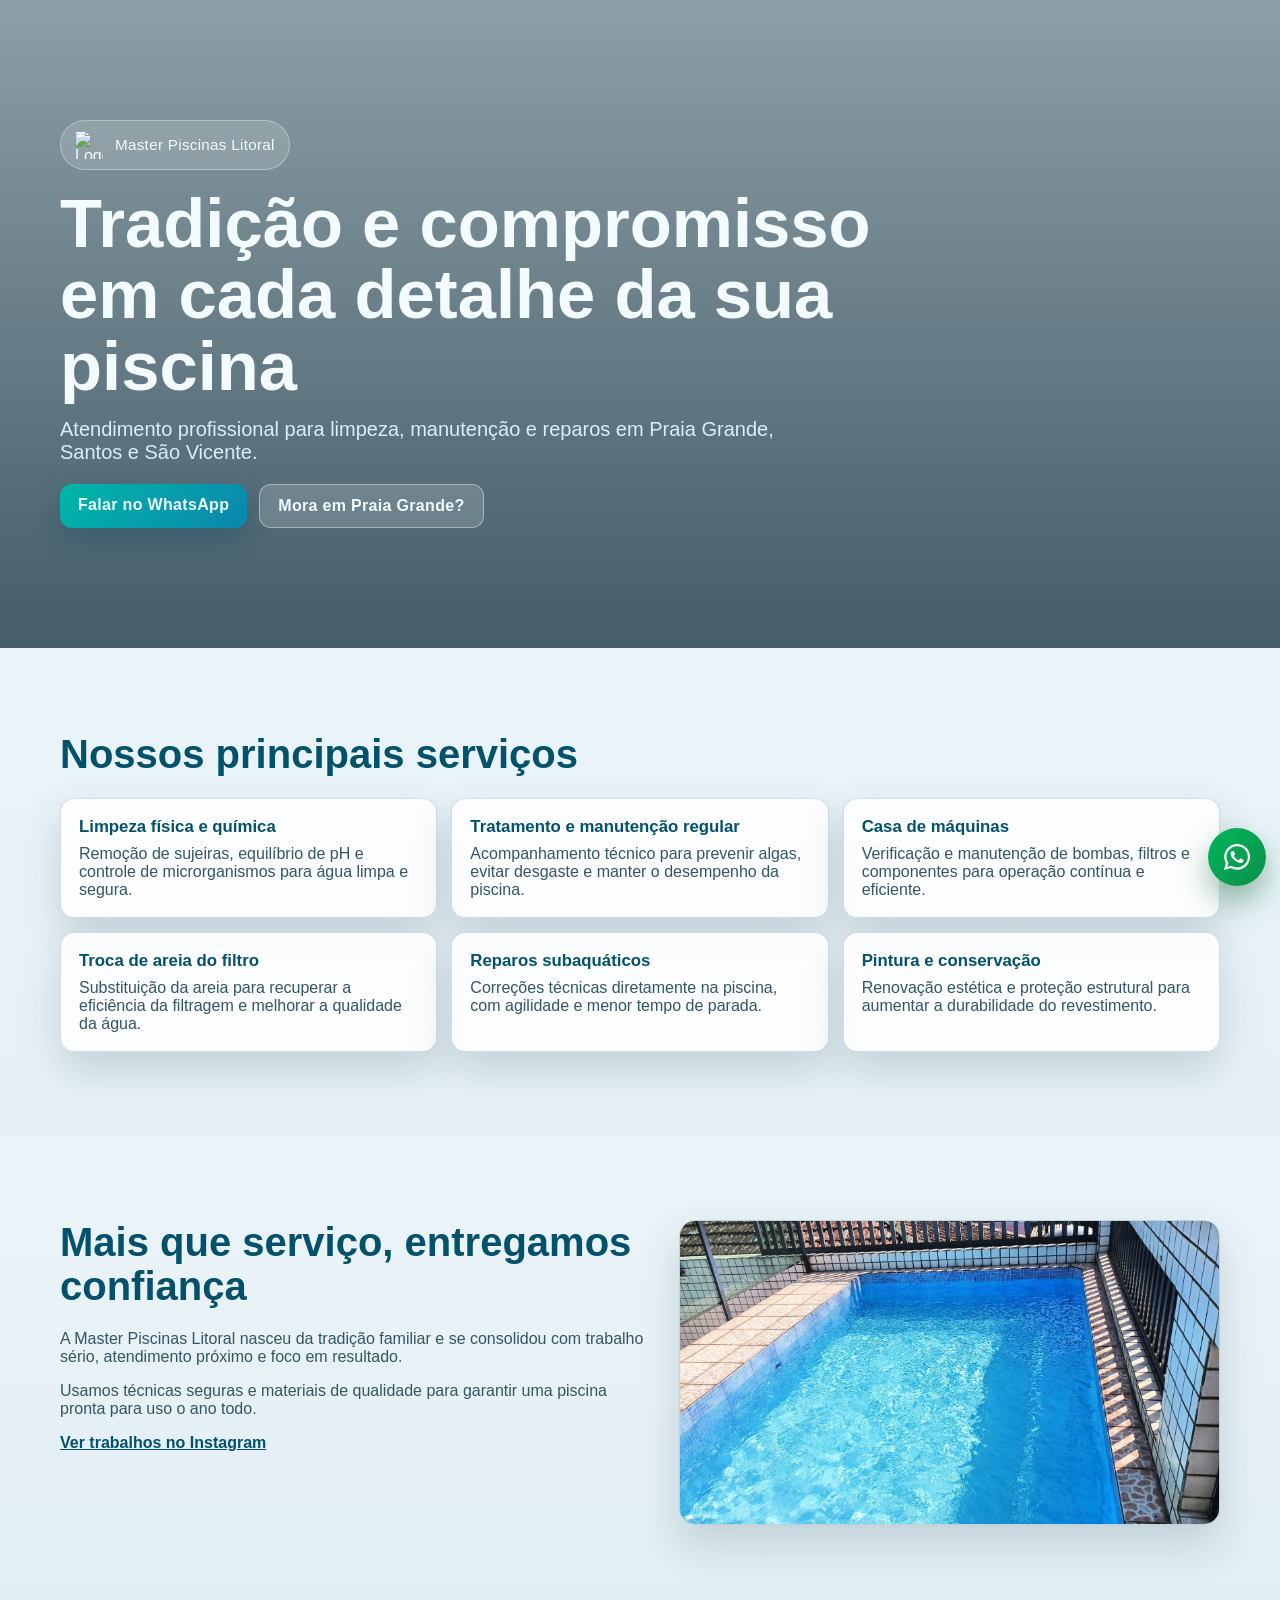
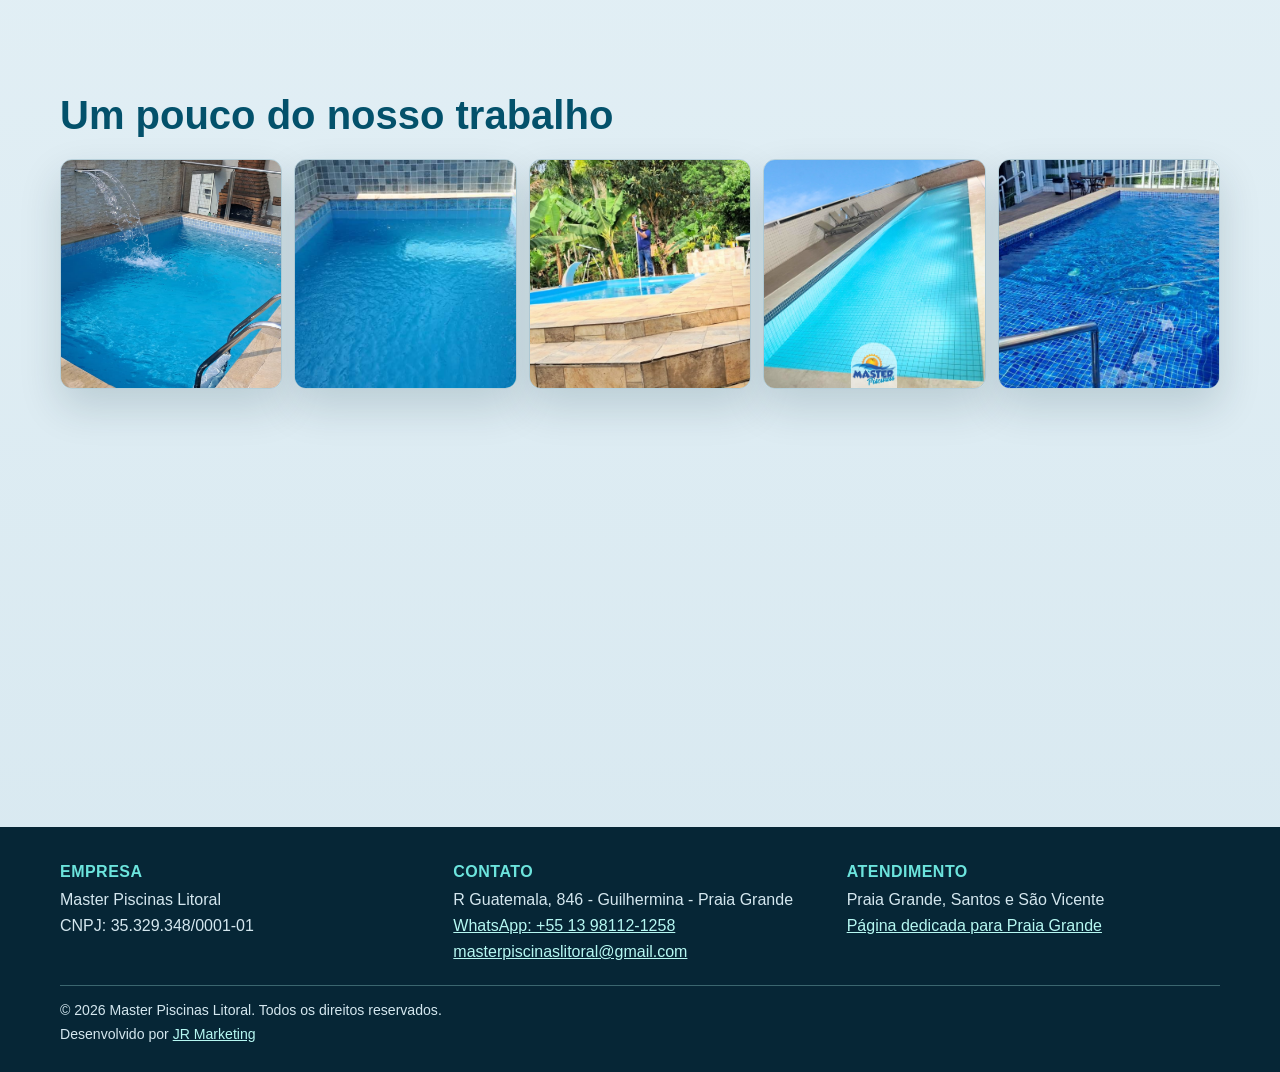
==== commit df515381: "Aplica logo oficial e corrige portugues nas paginas" ====
--- a/index.html
+++ b/index.html
@@ -4,15 +4,15 @@
     <meta charset="UTF-8">
     <meta name="viewport" content="width=device-width, initial-scale=1">
     <meta name="robots" content="index, follow, max-image-preview:large, max-snippet:-1, max-video-preview:-1">
-    <title>Master Piscinas Litoral | Manutencao e Limpeza em Piscinas</title>
-    <meta name="description" content="A Master Piscinas Litoral e especialista em manutencao, limpeza e reparos de piscinas em Praia Grande, Santos e Sao Vicente.">
+    <title>Master Piscinas Litoral | Manutenção e Limpeza em Piscinas</title>
+    <meta name="description" content="A Master Piscinas Litoral é especialista em manutenção, limpeza e reparos de piscinas em Praia Grande, Santos e São Vicente.">
     <meta property="og:locale" content="pt_BR">
     <meta property="og:type" content="website">
-    <meta property="og:title" content="Master Piscinas Litoral | Manutencao e Limpeza em Piscinas">
-    <meta property="og:description" content="Equipe especializada em limpeza fisica e quimica, troca de areia, reparos subaquaticos e manutencao completa.">
+    <meta property="og:title" content="Master Piscinas Litoral | Manutenção e Limpeza em Piscinas">
+    <meta property="og:description" content="Equipe especializada em limpeza física e química, troca de areia, reparos subaquáticos e manutenção completa.">
     <meta property="og:url" content="https://masterpiscinaslitoral.com.br/">
     <meta property="og:site_name" content="Master Piscinas Litoral">
-    <meta property="og:image" content="https://masterpiscinaslitoral.com.br/assets/images/whatsapp-image-2024-11-26-at-08.58.36.jpeg">
+    <meta property="og:image" content="https://masterpiscinaslitoral.com.br/assets/logoprincipal.png">
     <meta name="twitter:card" content="summary_large_image">
     <link rel="canonical" href="https://masterpiscinaslitoral.com.br/">
     <link rel="stylesheet" href="assets/css/premium.css">
@@ -25,11 +25,11 @@
         <div class="hero-overlay"></div>
         <div class="container hero-content reveal">
             <div class="brand-pill">
-                <span class="brand-mark" aria-hidden="true">M</span>
+                <img class="brand-logo" src="assets/logoprincipal.svg" alt="Logo Master Piscinas Litoral" width="28" height="28">
                 <span class="brand-name">Master Piscinas Litoral</span>
             </div>
-            <h1>Tradicao e compromisso em cada detalhe da sua piscina</h1>
-            <p>Atendimento profissional para limpeza, manutencao e reparos em Praia Grande, Santos e Sao Vicente.</p>
+            <h1>Tradição e compromisso em cada detalhe da sua piscina</h1>
+            <p>Atendimento profissional para limpeza, manutenção e reparos em Praia Grande, Santos e São Vicente.</p>
             <div class="hero-actions">
                 <a class="btn btn-primary" href="https://wa.me/5513981121258" target="_blank" rel="noopener noreferrer">Falar no WhatsApp</a>
                 <a class="btn btn-secondary" href="cidade-praia-grande/">Mora em Praia Grande?</a>
@@ -40,31 +40,31 @@
     <main>
         <section class="section" id="servicos">
             <div class="container reveal">
-                <h2>Nossos principais servicos</h2>
+                <h2>Nossos principais serviços</h2>
                 <div class="services-grid">
                     <article class="service-card">
-                        <h3>Limpeza fisica e quimica</h3>
-                        <p>Remocao de sujeiras, equilibrio de pH e controle de microorganismos para agua limpa e segura.</p>
+                        <h3>Limpeza física e química</h3>
+                        <p>Remoção de sujeiras, equilíbrio de pH e controle de microrganismos para água limpa e segura.</p>
                     </article>
                     <article class="service-card">
-                        <h3>Tratamento e manutencao regular</h3>
-                        <p>Acompanhamento tecnico para prevenir algas, evitar desgaste e manter o desempenho da piscina.</p>
+                        <h3>Tratamento e manutenção regular</h3>
+                        <p>Acompanhamento técnico para prevenir algas, evitar desgaste e manter o desempenho da piscina.</p>
                     </article>
                     <article class="service-card">
-                        <h3>Casa de maquinas</h3>
-                        <p>Verificacao e manutencao de bombas, filtros e componentes para operacao continua e eficiente.</p>
+                        <h3>Casa de máquinas</h3>
+                        <p>Verificação e manutenção de bombas, filtros e componentes para operação contínua e eficiente.</p>
                     </article>
                     <article class="service-card">
                         <h3>Troca de areia do filtro</h3>
-                        <p>Substituicao da areia para recuperar a eficiencia da filtragem e melhorar a qualidade da agua.</p>
+                        <p>Substituição da areia para recuperar a eficiência da filtragem e melhorar a qualidade da água.</p>
                     </article>
                     <article class="service-card">
-                        <h3>Reparos subaquaticos</h3>
-                        <p>Correcoes tecnicas diretamente na piscina, com agilidade e menor tempo de parada.</p>
+                        <h3>Reparos subaquáticos</h3>
+                        <p>Correções técnicas diretamente na piscina, com agilidade e menor tempo de parada.</p>
                     </article>
                     <article class="service-card">
-                        <h3>Pintura e conservacao</h3>
-                        <p>Renovacao estetica e protecao estrutural para aumentar a durabilidade do revestimento.</p>
+                        <h3>Pintura e conservação</h3>
+                        <p>Renovação estética e proteção estrutural para aumentar a durabilidade do revestimento.</p>
                     </article>
                 </div>
             </div>
@@ -73,9 +73,9 @@
         <section class="section section-about">
             <div class="container about-layout reveal">
                 <div>
-                    <h2>Mais que servico, entregamos confianca</h2>
-                    <p>A Master Piscinas Litoral nasceu da tradicao familiar e se consolidou com trabalho serio, atendimento proximo e foco em resultado.</p>
-                    <p>Usamos tecnicas seguras e materiais de qualidade para garantir uma piscina pronta para uso o ano todo.</p>
+                    <h2>Mais que serviço, entregamos confiança</h2>
+                    <p>A Master Piscinas Litoral nasceu da tradição familiar e se consolidou com trabalho sério, atendimento próximo e foco em resultado.</p>
+                    <p>Usamos técnicas seguras e materiais de qualidade para garantir uma piscina pronta para uso o ano todo.</p>
                     <a class="text-link" href="https://www.instagram.com/masterpiscinaslitoral/" target="_blank" rel="noopener noreferrer">Ver trabalhos no Instagram</a>
                 </div>
                 <div class="about-media">
@@ -88,19 +88,19 @@
             <div class="container reveal">
                 <h2>Um pouco do nosso trabalho</h2>
                 <div class="gallery-track" data-gallery>
-                    <img src="assets/images/whatsapp-image-2024-11-26-at-08.58.36.jpeg" alt="Servico de limpeza de piscina 1" loading="lazy">
-                    <img src="assets/images/whatsapp-image-2024-11-26-at-08.58.39-4.jpeg" alt="Servico de limpeza de piscina 2" loading="lazy">
-                    <img src="assets/images/whatsapp-image-2024-11-26-at-18.08.08.jpg" alt="Servico de limpeza de piscina 3" loading="lazy">
-                    <img src="assets/images/whatsapp-image-2024-11-27-at-16.54.53.jpeg" alt="Servico de limpeza de piscina 4" loading="lazy">
-                    <img src="assets/images/whatsapp-image-2024-12-24-at-09.13.32.jpeg" alt="Servico de limpeza de piscina 5" loading="lazy">
+                    <img src="assets/images/whatsapp-image-2024-11-26-at-08.58.36.jpeg" alt="Serviço de limpeza de piscina 1" loading="lazy">
+                    <img src="assets/images/whatsapp-image-2024-11-26-at-08.58.39-4.jpeg" alt="Serviço de limpeza de piscina 2" loading="lazy">
+                    <img src="assets/images/whatsapp-image-2024-11-26-at-18.08.08.jpg" alt="Serviço de limpeza de piscina 3" loading="lazy">
+                    <img src="assets/images/whatsapp-image-2024-11-27-at-16.54.53.jpeg" alt="Serviço de limpeza de piscina 4" loading="lazy">
+                    <img src="assets/images/whatsapp-image-2024-12-24-at-09.13.32.jpeg" alt="Serviço de limpeza de piscina 5" loading="lazy">
                 </div>
             </div>
         </section>
 
         <section class="section section-cta reveal" id="contato">
             <div class="container cta-box">
-                <h2>Solicite seu orcamento</h2>
-                <p>Atendimento rapido e direto no WhatsApp para manutencao, limpeza e reparos.</p>
+                <h2>Solicite seu orçamento</h2>
+                <p>Atendimento rápido e direto no WhatsApp para manutenção, limpeza e reparos.</p>
                 <a class="btn btn-primary" href="https://wa.me/5513981121258" target="_blank" rel="noopener noreferrer">Solicitar agora</a>
             </div>
         </section>
@@ -121,8 +121,8 @@
             </div>
             <div>
                 <h3>Atendimento</h3>
-                <p>Praia Grande, Santos e Sao Vicente</p>
-                <p><a href="cidade-praia-grande/">Pagina dedicada para Praia Grande</a></p>
+                <p>Praia Grande, Santos e São Vicente</p>
+                <p><a href="cidade-praia-grande/">Página dedicada para Praia Grande</a></p>
             </div>
         </div>
         <div class="container footer-bottom">
--- a/assets/css/premium.css
+++ b/assets/css/premium.css
@@ -97,6 +97,12 @@
     background: var(--accent);
     color: #032f3d;
     font-weight: 800;
+}
+
+.brand-logo {
+    width: 28px;
+    height: 28px;
+    object-fit: contain;
 }
 
 .brand-name {
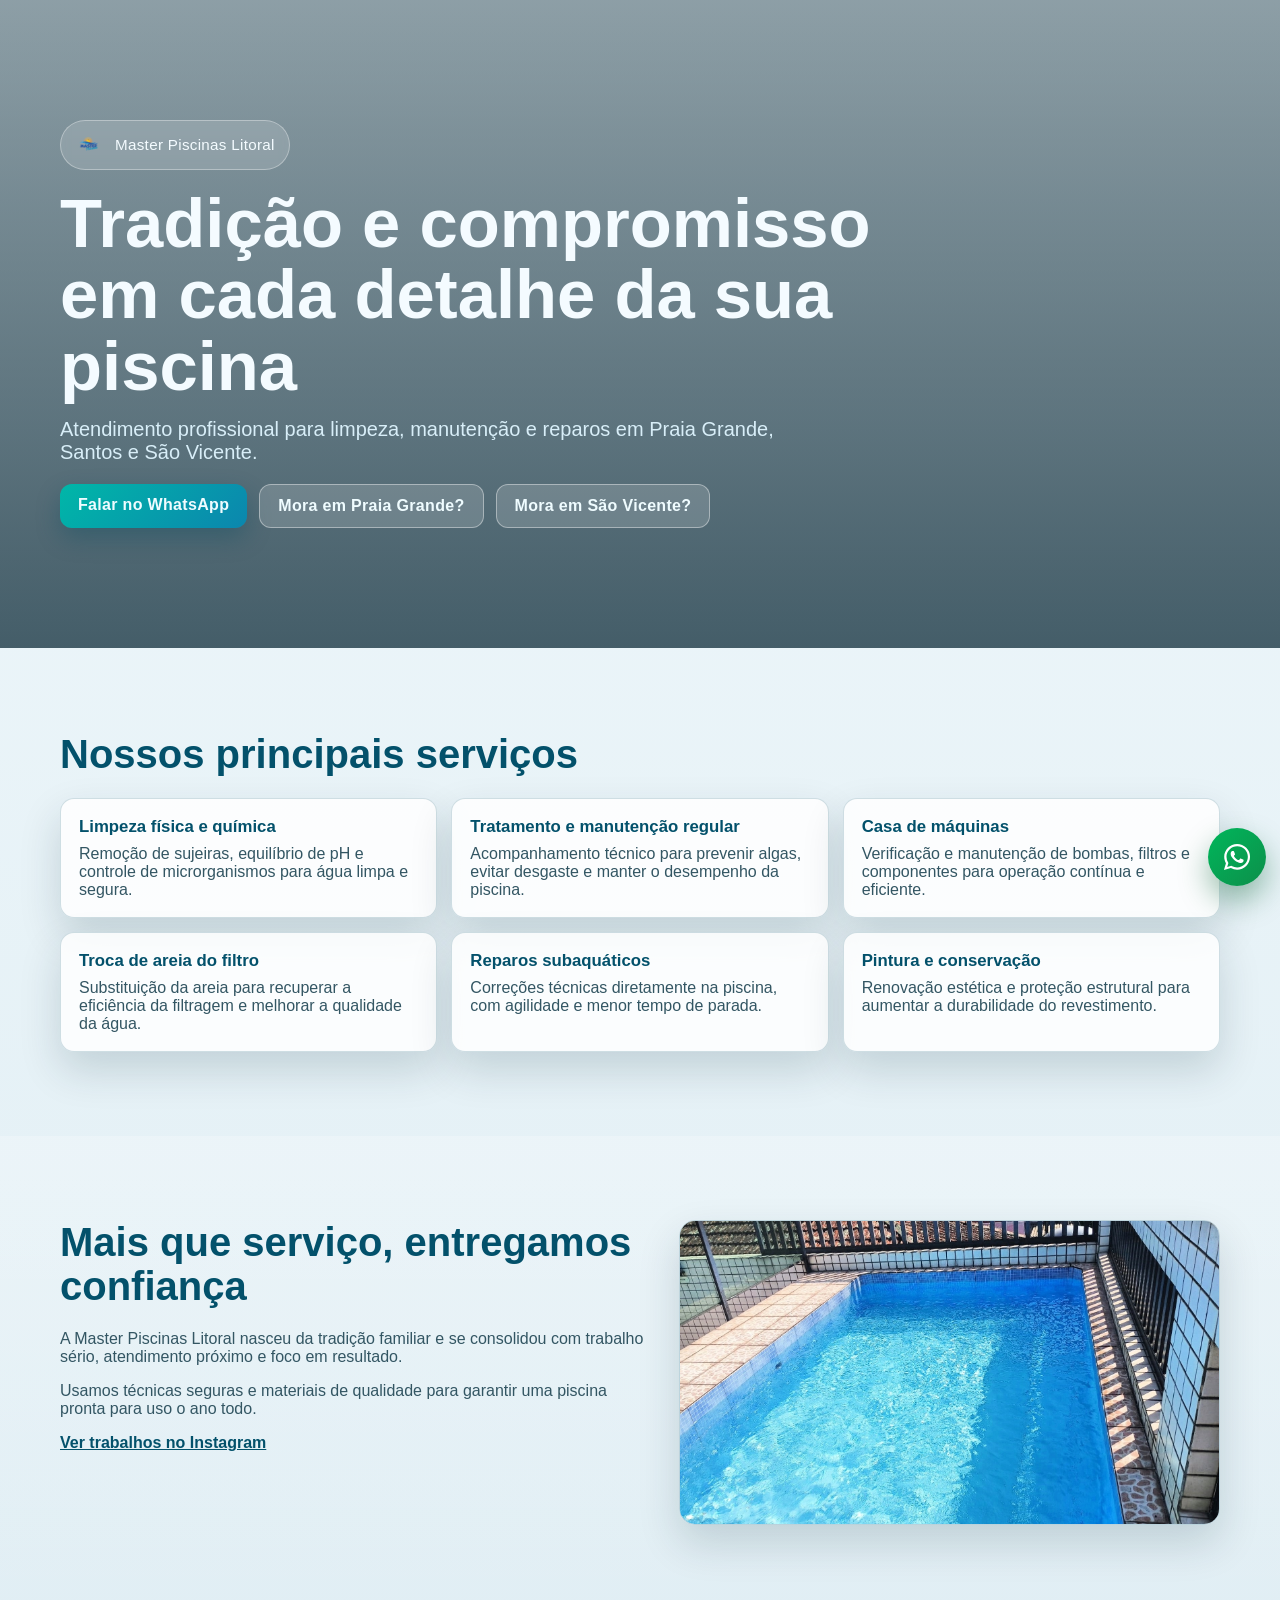
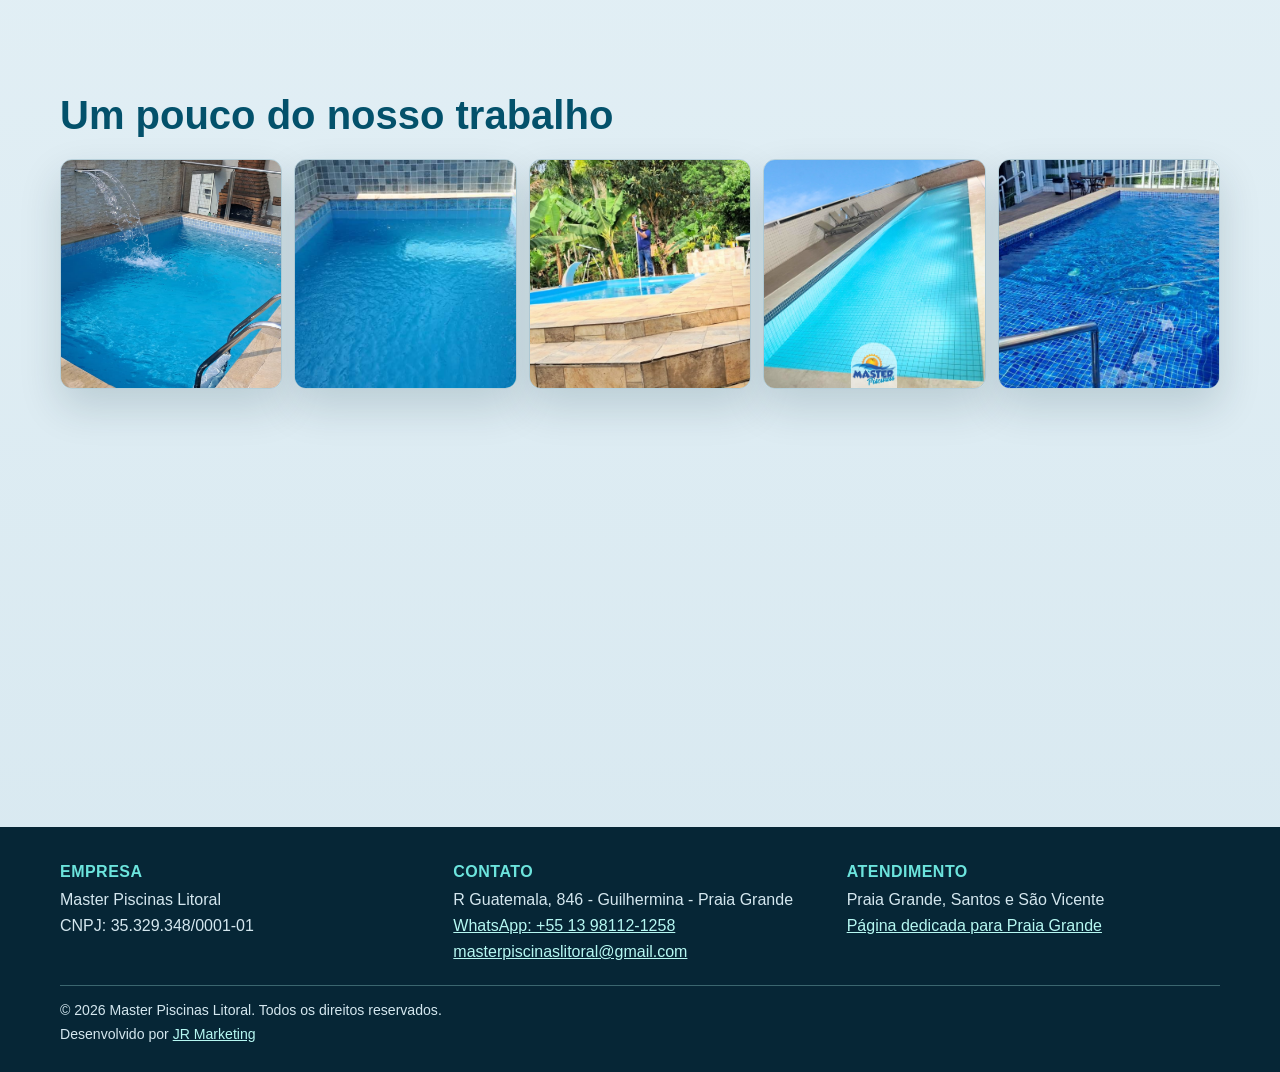
==== commit aba25131: "Cria página São Vicente e adiciona atalhos de navegação" ====
--- a/index.html
+++ b/index.html
@@ -33,6 +33,7 @@
             <div class="hero-actions">
                 <a class="btn btn-primary" href="https://wa.me/5513981121258" target="_blank" rel="noopener noreferrer">Falar no WhatsApp</a>
                 <a class="btn btn-secondary" href="cidade-praia-grande/">Mora em Praia Grande?</a>
+                <a class="btn btn-secondary" href="cidade-sao-vicente/">Mora em São Vicente?</a>
             </div>
         </div>
     </header>
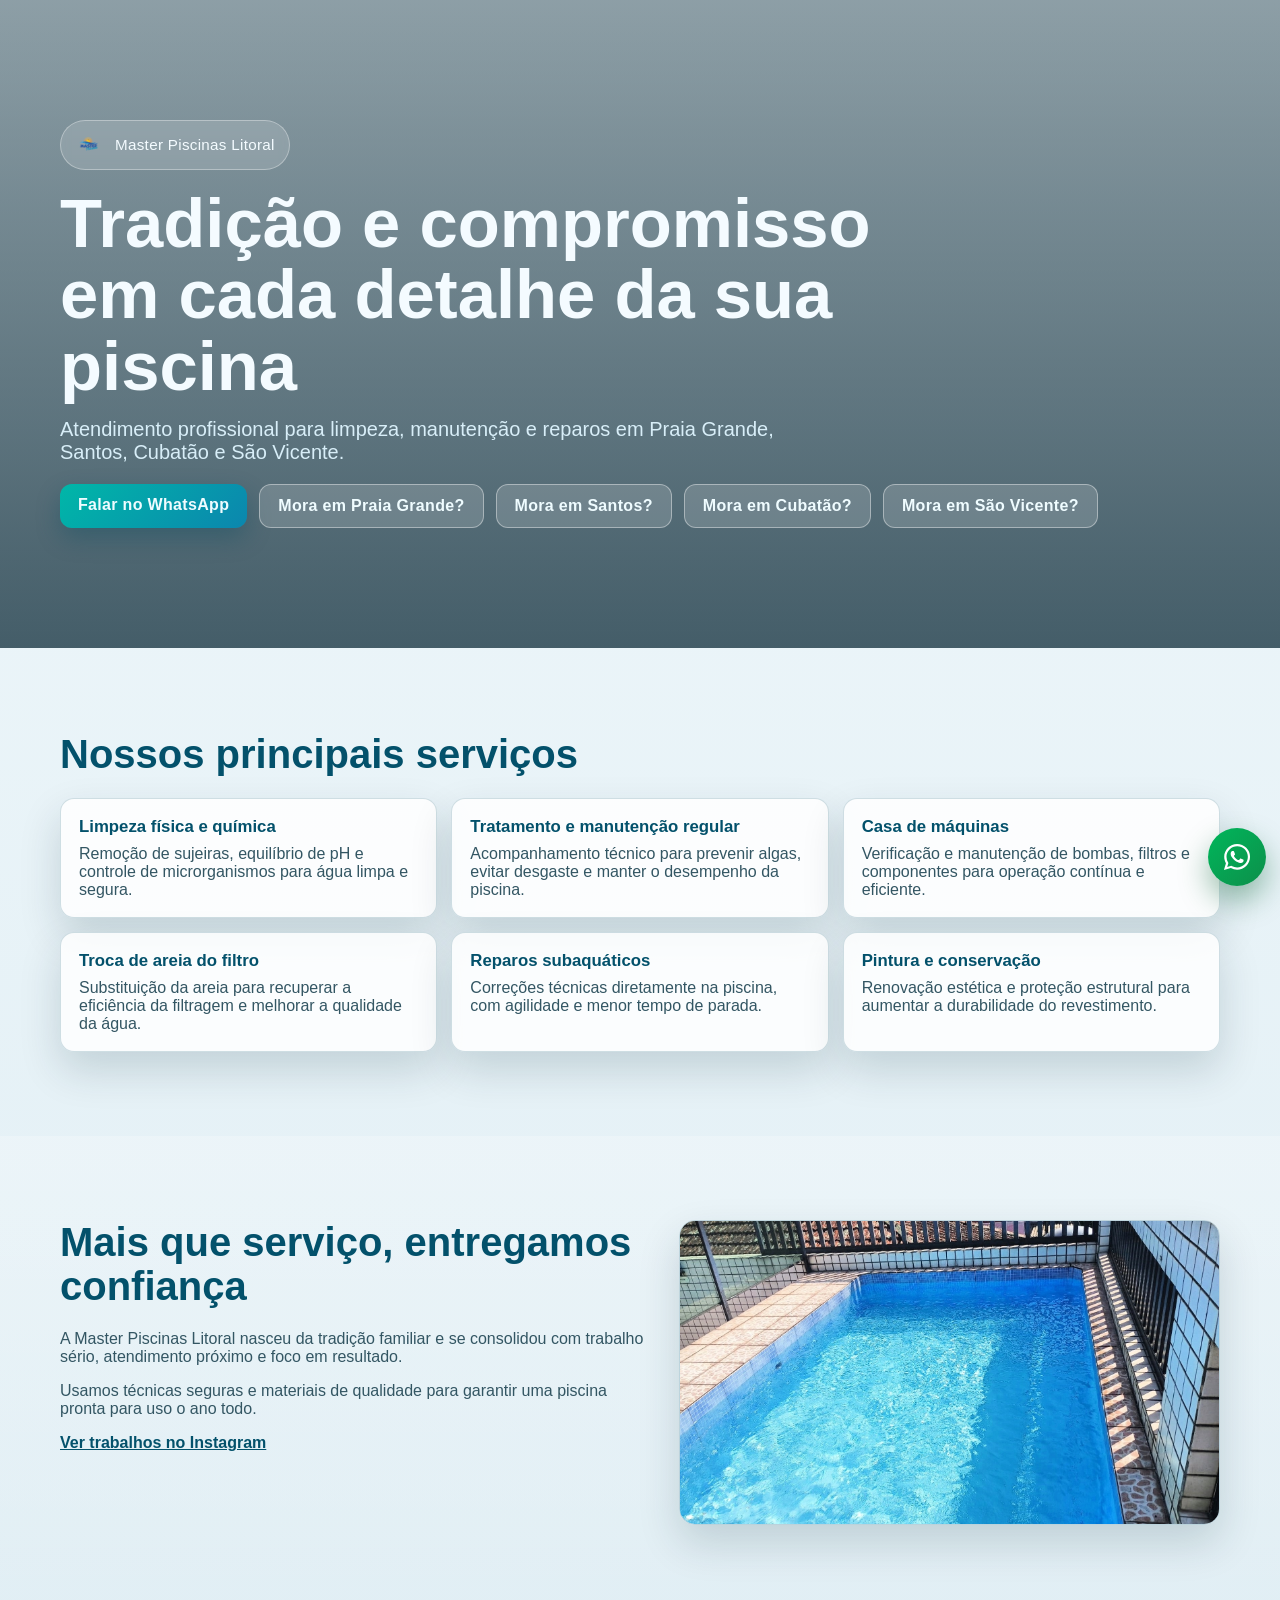
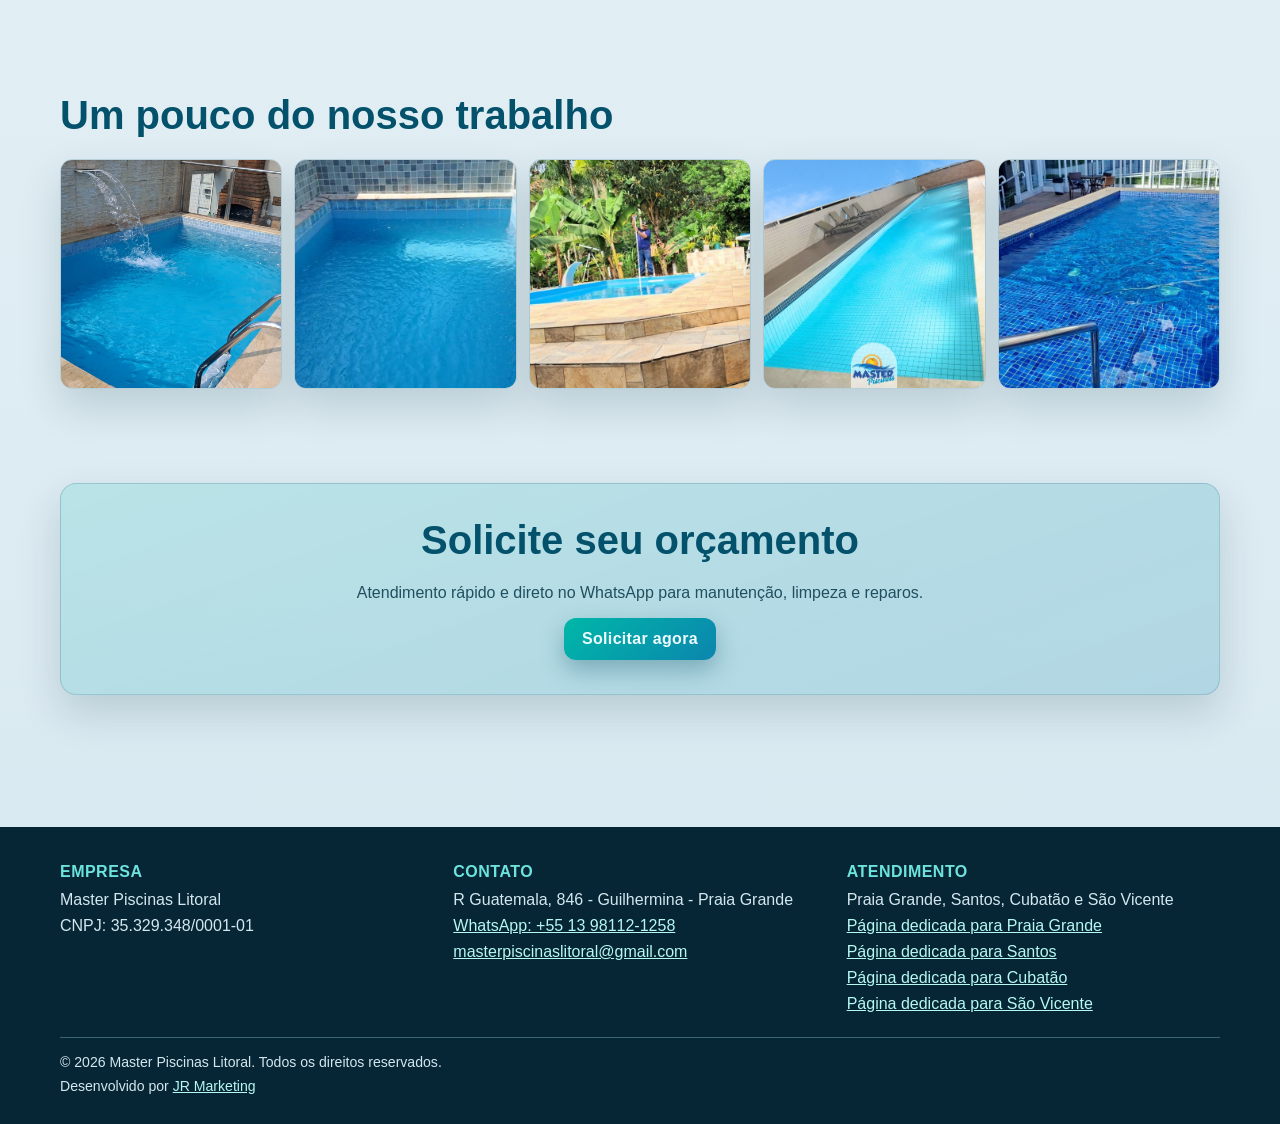
==== commit b78f7a2f: "Adiciona páginas Santos e Cubatão e atualiza sitemap SEO" ====
--- a/index.html
+++ b/index.html
@@ -29,10 +29,12 @@
                 <span class="brand-name">Master Piscinas Litoral</span>
             </div>
             <h1>Tradição e compromisso em cada detalhe da sua piscina</h1>
-            <p>Atendimento profissional para limpeza, manutenção e reparos em Praia Grande, Santos e São Vicente.</p>
+            <p>Atendimento profissional para limpeza, manutenção e reparos em Praia Grande, Santos, Cubatão e São Vicente.</p>
             <div class="hero-actions">
                 <a class="btn btn-primary" href="https://wa.me/5513981121258" target="_blank" rel="noopener noreferrer">Falar no WhatsApp</a>
                 <a class="btn btn-secondary" href="cidade-praia-grande/">Mora em Praia Grande?</a>
+                <a class="btn btn-secondary" href="cidade-santos/">Mora em Santos?</a>
+                <a class="btn btn-secondary" href="cidade-cubatao/">Mora em Cubatão?</a>
                 <a class="btn btn-secondary" href="cidade-sao-vicente/">Mora em São Vicente?</a>
             </div>
         </div>
@@ -122,8 +124,11 @@
             </div>
             <div>
                 <h3>Atendimento</h3>
-                <p>Praia Grande, Santos e São Vicente</p>
+                <p>Praia Grande, Santos, Cubatão e São Vicente</p>
                 <p><a href="cidade-praia-grande/">Página dedicada para Praia Grande</a></p>
+                <p><a href="cidade-santos/">Página dedicada para Santos</a></p>
+                <p><a href="cidade-cubatao/">Página dedicada para Cubatão</a></p>
+                <p><a href="cidade-sao-vicente/">Página dedicada para São Vicente</a></p>
             </div>
         </div>
         <div class="container footer-bottom">
